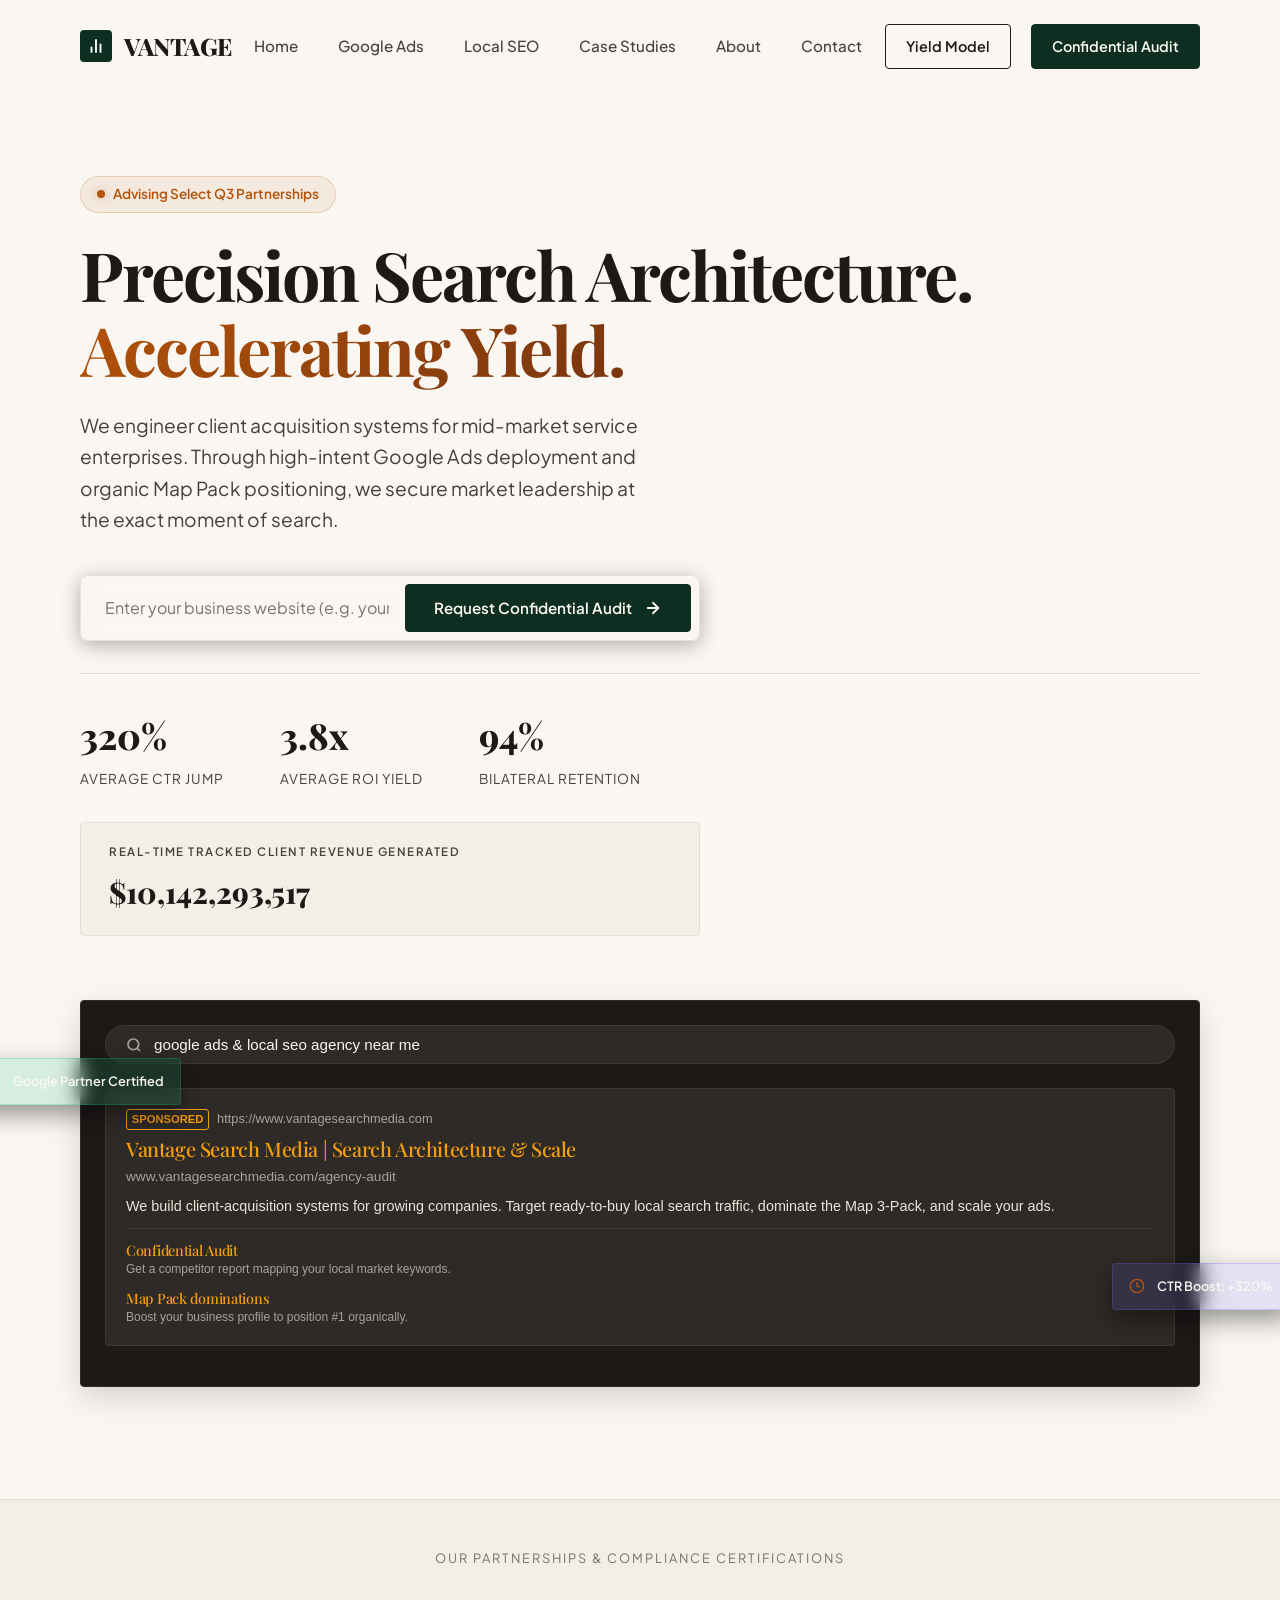
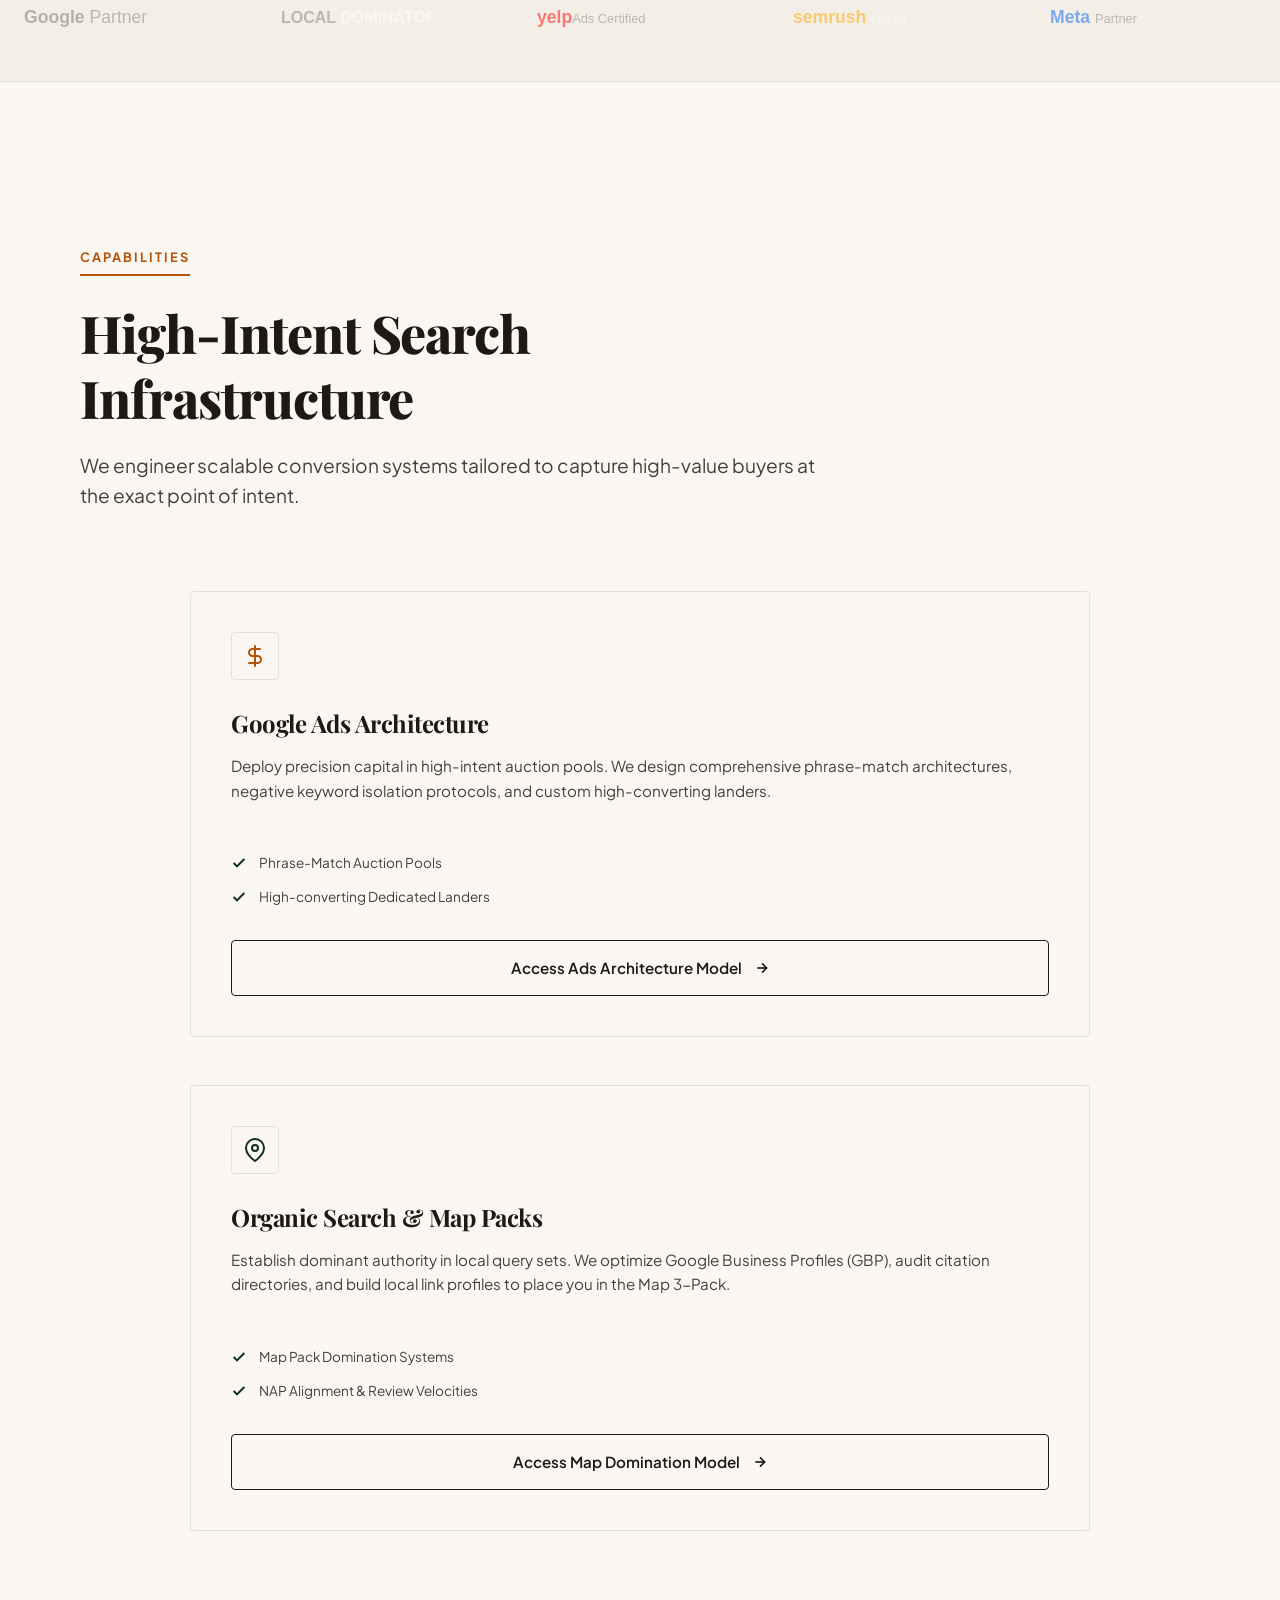
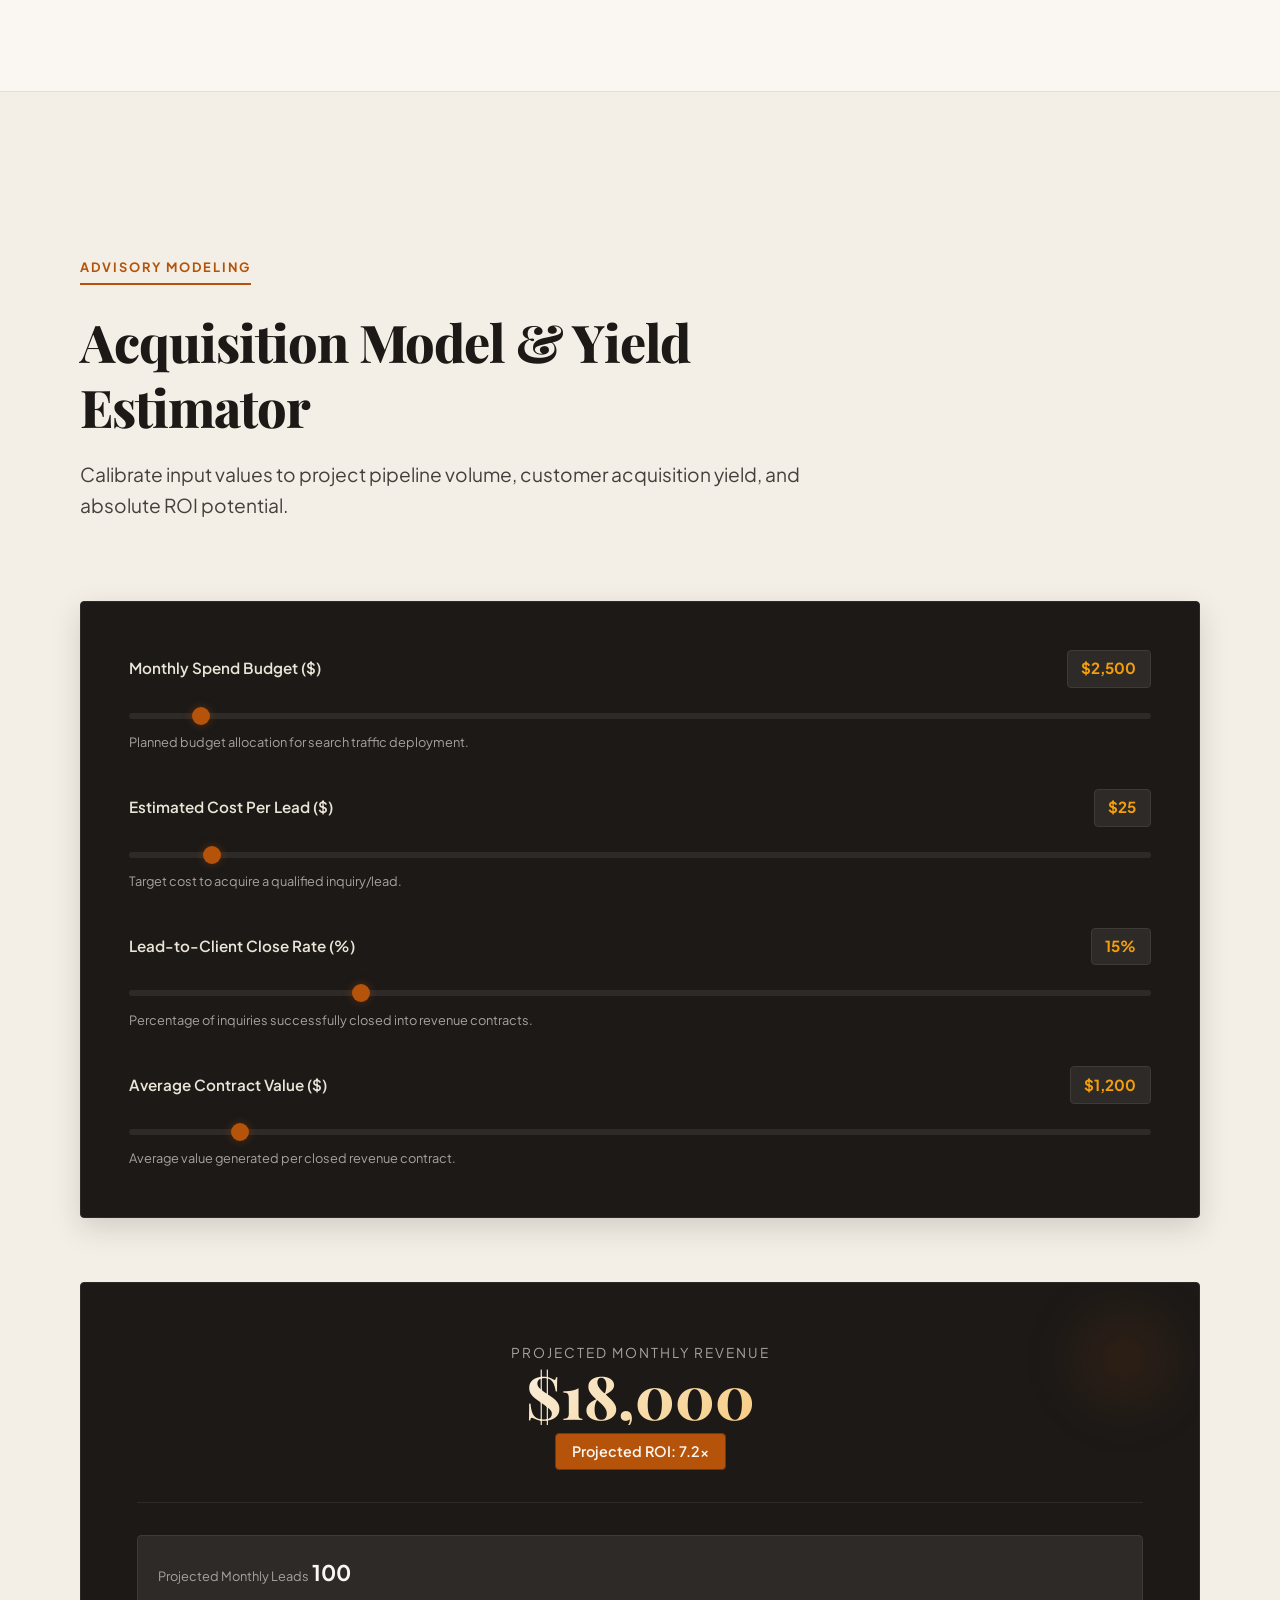
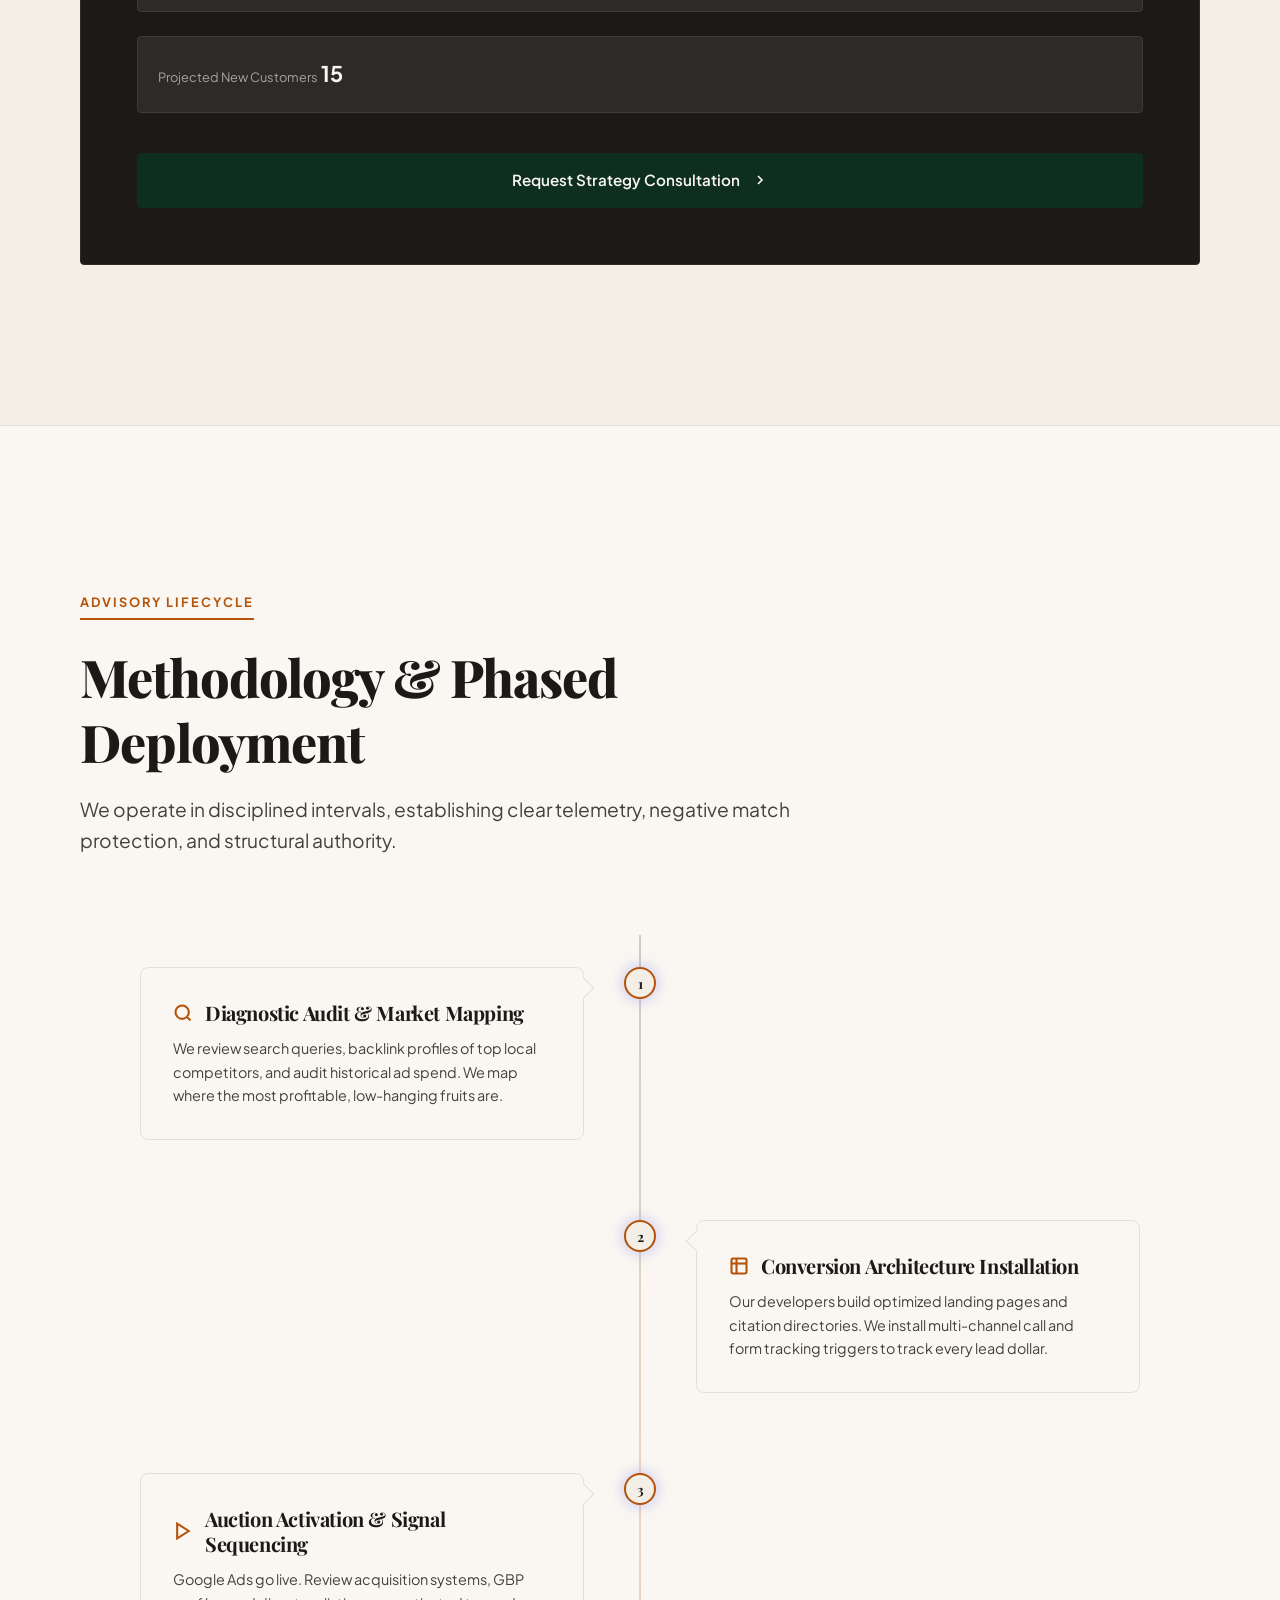
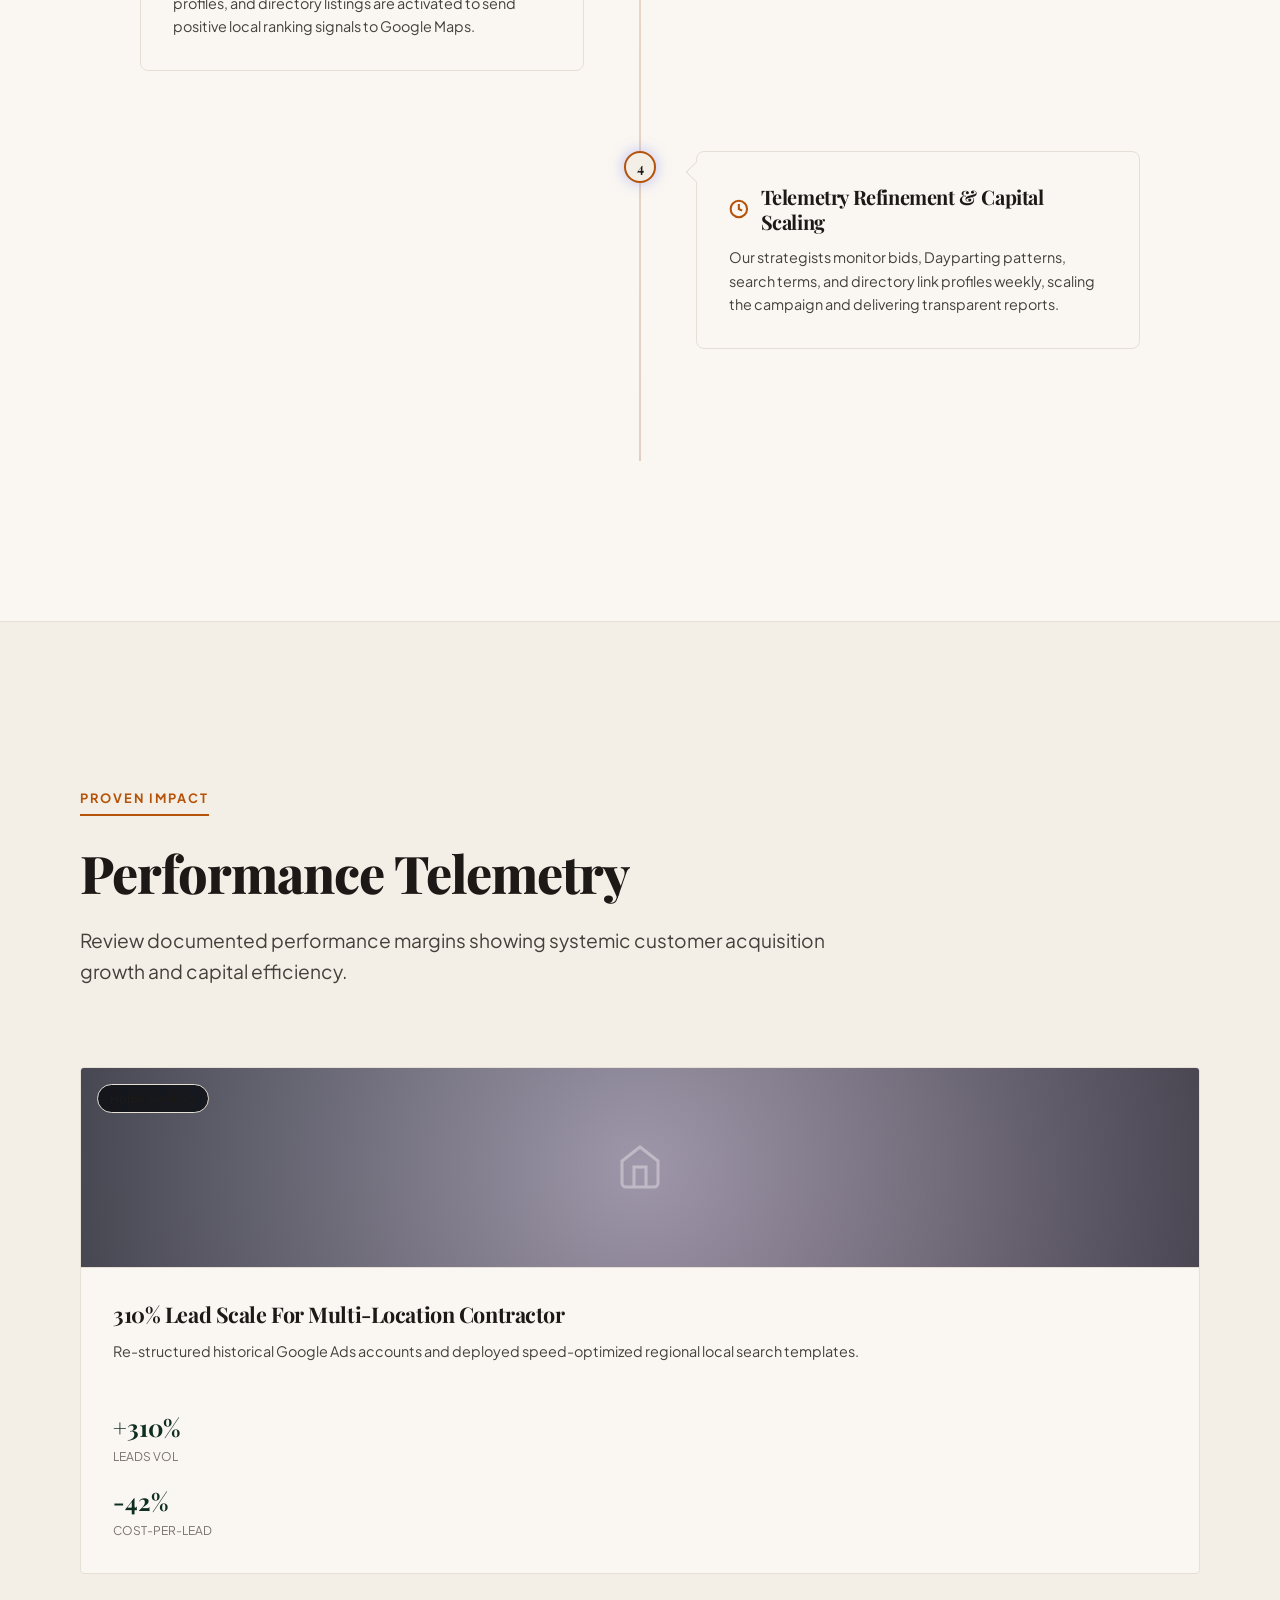
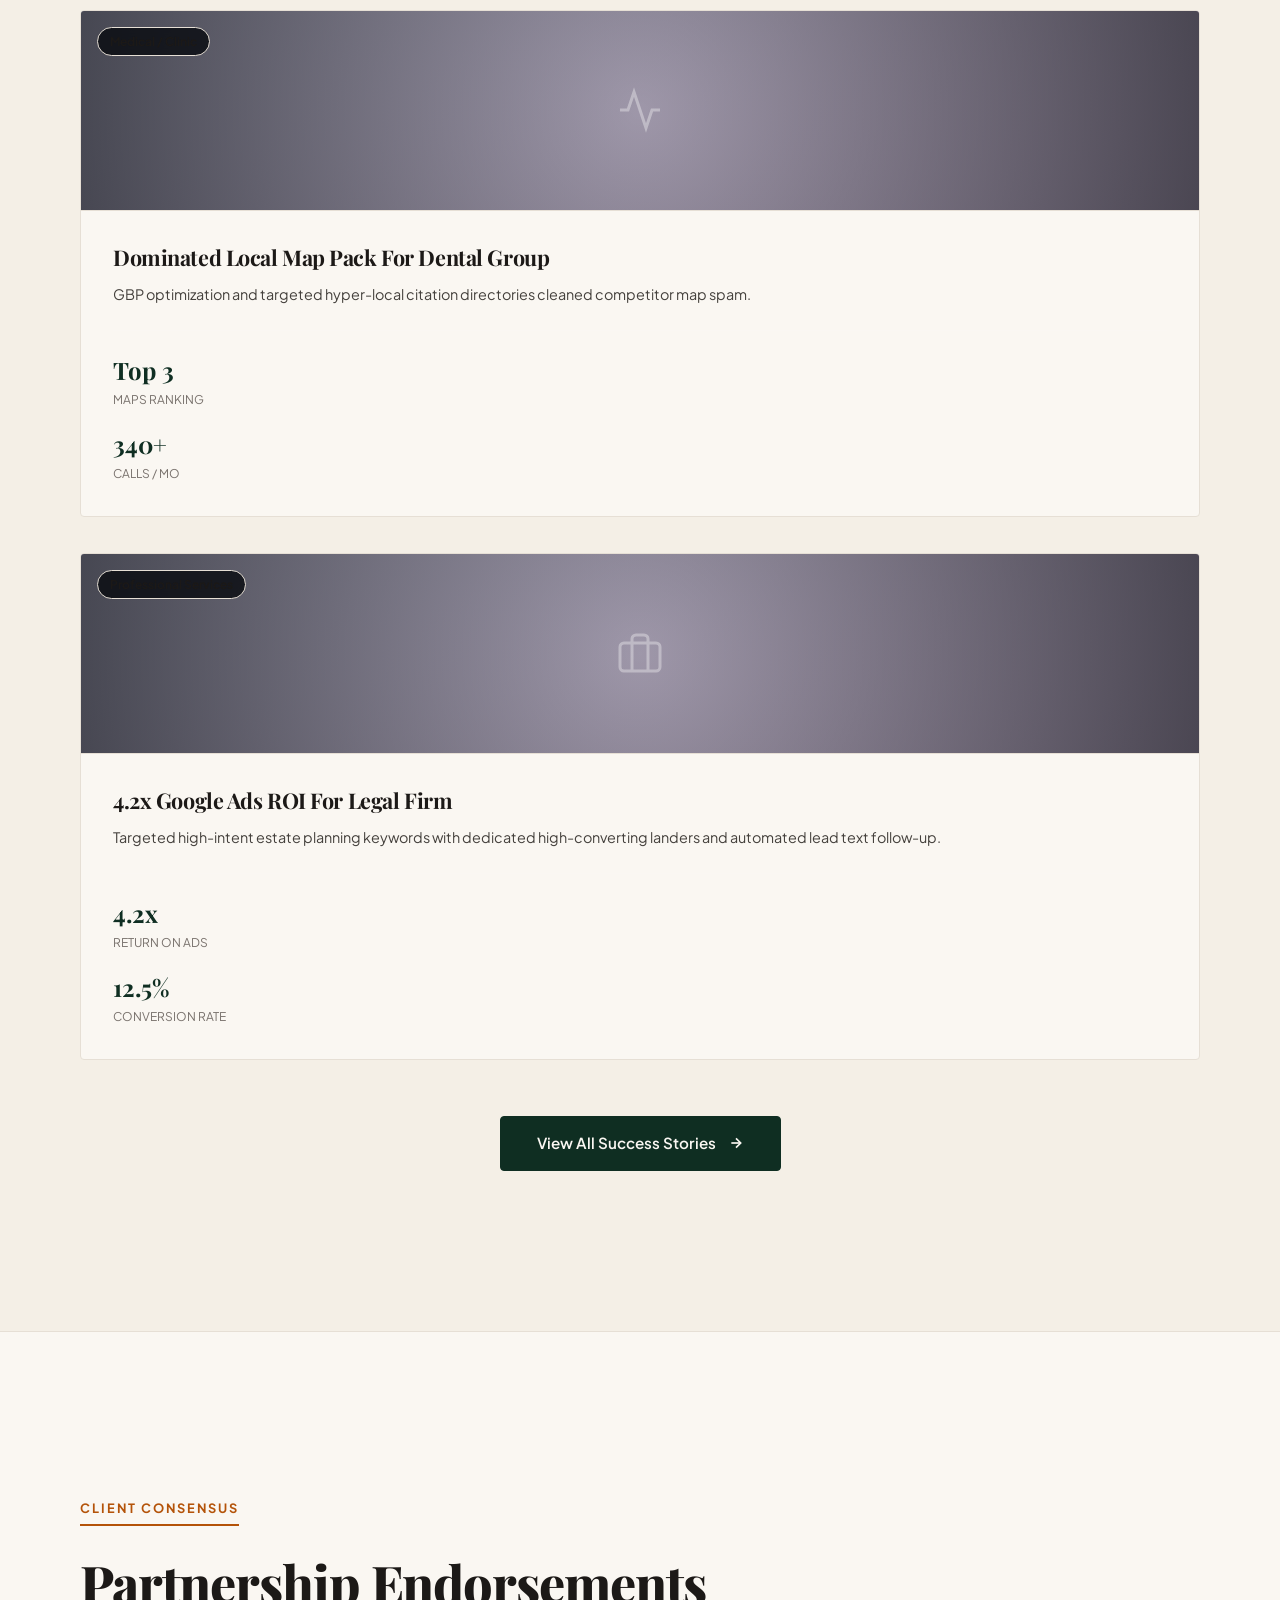
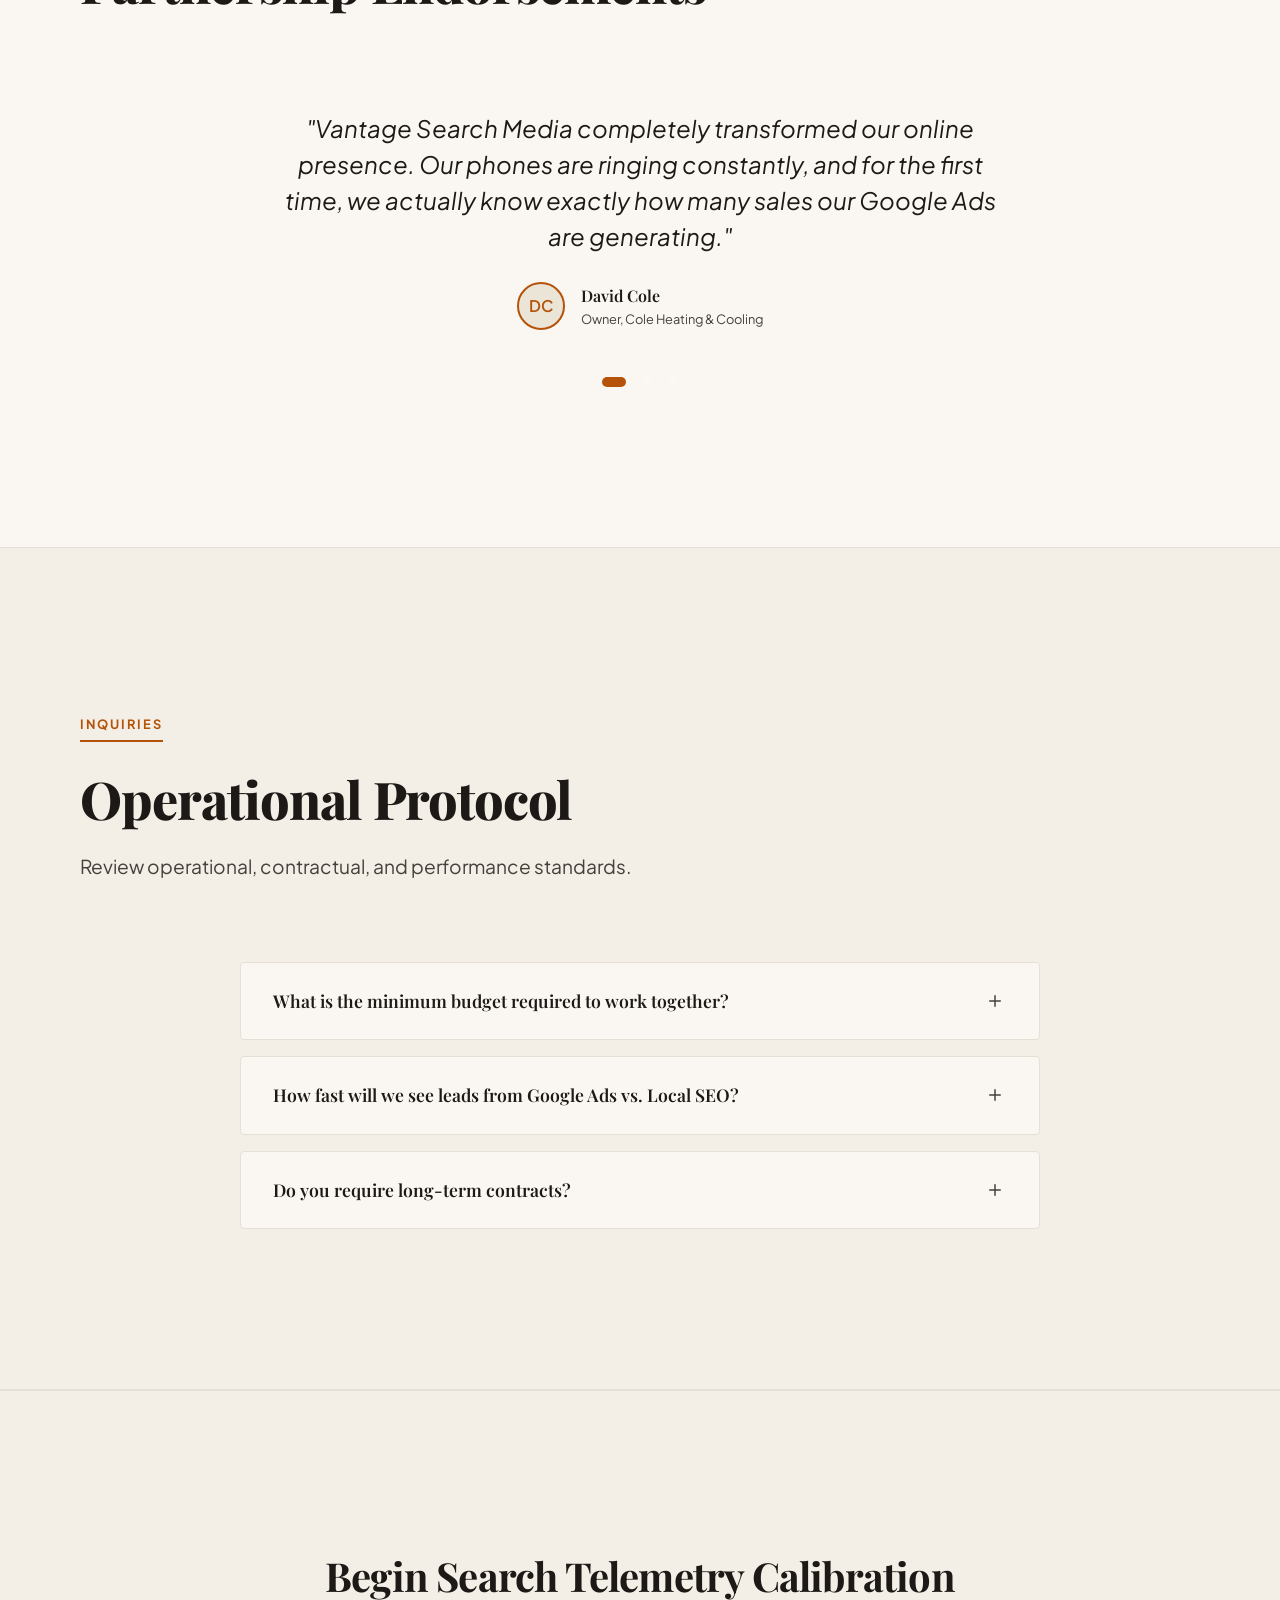
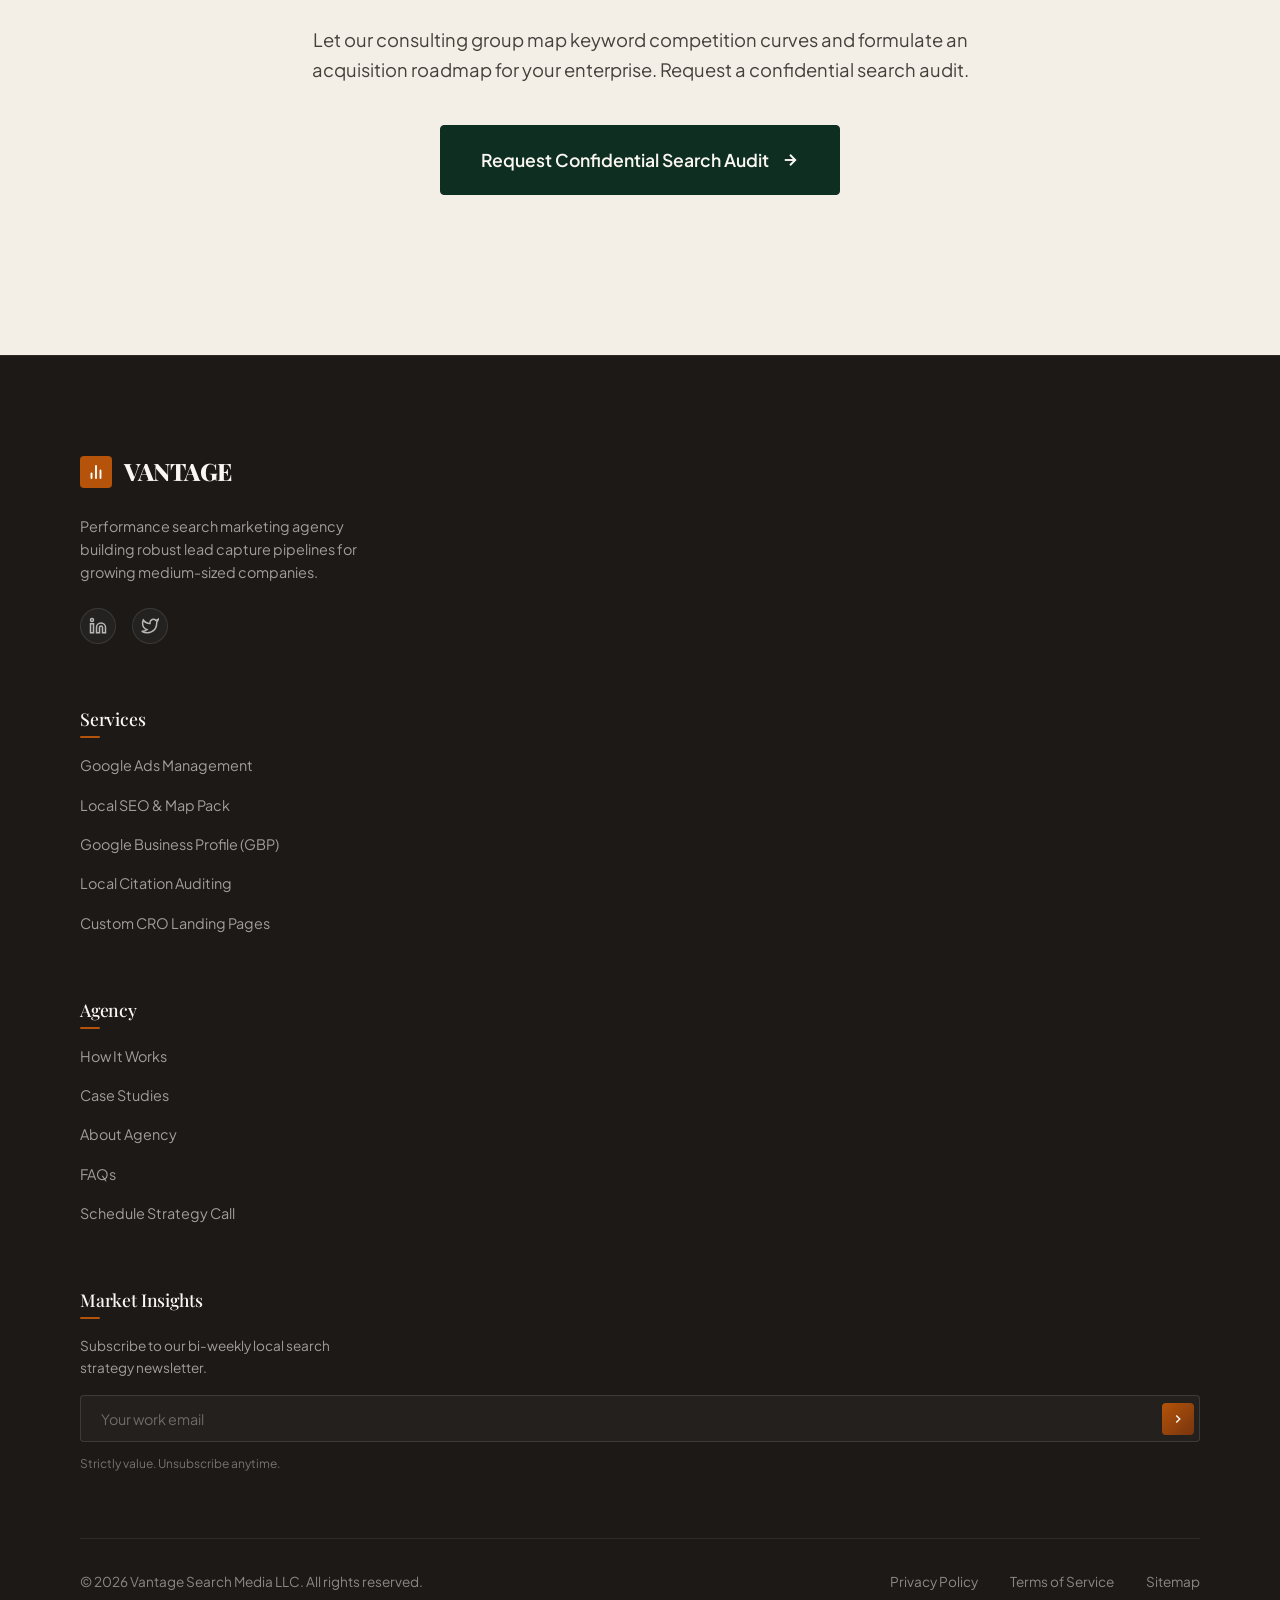
==== index.html @ 4661c37b "Initial commit - Elite Boutique digital consultancy redesign" ====
<!DOCTYPE html>
<html lang="en">
<head>
  <meta charset="UTF-8">
  <meta name="viewport" content="width=device-width, initial-scale=1.0">
  <meta name="description" content="High-performance Google Ads Management and Local SEO services for medium-sized businesses. Drive high-intent traffic, rank in the Local Map Pack, and scale your ROI.">
  <meta name="keywords" content="Google Ads Management, Local SEO, Digital Marketing Agency, Lead Generation, Google Maps Ranking, Pay Per Click">
  <meta name="author" content="Vantage Search Media">
  <meta name="robots" content="index, follow">
  
  <!-- Open Graph / Facebook -->
  <meta property="og:type" content="website">
  <meta property="og:title" content="Vantage Search Media | Google Ads & Local SEO Services">
  <meta property="og:description" content="We build client-acquisition systems for growing companies. Rank #1, capture buyers, and maximize your advertising ROI.">
  <meta property="og:image" content="images/og-share.png">
  
  <!-- Twitter -->
  <meta property="twitter:card" content="summary_large_image">
  <meta property="twitter:title" content="Vantage Search Media | Google Ads & Local SEO Services">
  <meta property="twitter:description" content="We build client-acquisition systems for growing companies. Rank #1, capture buyers, and maximize your advertising ROI.">

  <title>Vantage Search Media | Google Ads & Local SEO Agency</title>
  
  <link rel="stylesheet" href="styles.css">
  
  <!-- Favicon -->
  <link rel="icon" type="image/png" href="data:image/svg+xml,<svg xmlns=%22http://www.w3.org/2000/svg%22 viewBox=%220 0 100 100%22><rect width=%22100%22 height=%22100%22 rx=%2220%22 fill=%22url(%23g)%22/><defs><linearGradient id=%22g%22 x1=%220%22 y1=%220%22 x2=%221%22 y2=%221%22><stop offset=%220%25%22 stop-color=%22%2310b981%22/><stop offset=%2250%25%22 stop-color=%22%236366f1%22/><stop offset=%22100%25%22 stop-color=%22%23a855f7%22/></linearGradient></defs><path d=%22M30,30 L50,70 L70,30%22 fill=%22none%22 stroke=%22white%22 stroke-width=%228%22 stroke-linecap=%22round%22 stroke-linejoin=%22round%22/></svg>">
</head>
<body>



  <!-- NAVIGATION -->
  <header class="navbar" id="navbar">
    <div class="container">
      <a href="index.html" class="logo">
        <span class="logo-icon">
          <svg width="18" height="18" viewBox="0 0 24 24" fill="none" stroke="white" stroke-width="2.5" stroke-linecap="round" stroke-linejoin="round">
            <line x1="18" y1="20" x2="18" y2="10"></line>
            <line x1="12" y1="20" x2="12" y2="4"></line>
            <line x1="6" y1="20" x2="6" y2="14"></line>
          </svg>
        </span>
        <span class="logo-text">VANTAGE</span>
      </a>
      
      <nav class="nav-links">
        <a href="index.html" class="nav-link">Home</a>
        <a href="google-ads.html" class="nav-link">Google Ads</a>
        <a href="local-seo.html" class="nav-link">Local SEO</a>
        <a href="case-studies.html" class="nav-link">Case Studies</a>
        <a href="about.html" class="nav-link">About</a>
        <a href="contact.html" class="nav-link">Contact</a>
      </nav>

      <div class="nav-actions">
        <a href="index.html#calculator" class="btn btn-secondary" style="padding: 0.6rem 1.25rem; font-size: 0.9rem;">Yield Model</a>
        <a href="#hero" class="btn btn-primary" style="padding: 0.6rem 1.25rem; font-size: 0.9rem;" id="nav-cta" onclick="setTimeout(() => document.querySelector('.audit-search-input').focus(), 100)">Confidential Audit</a>
        <button class="mobile-nav-toggle" id="mobile-toggle" aria-label="Toggle Menu">
          <svg width="24" height="24" viewBox="0 0 24 24" fill="none" stroke="currentColor" stroke-width="2" stroke-linecap="round">
            <line x1="3" y1="12" x2="21" y2="12"></line>
            <line x1="3" y1="6" x2="21" y2="6"></line>
            <line x1="3" y1="18" x2="21" y2="18"></line>
          </svg>
        </button>
      </div>
    </div>
  </header>

  <!-- Mobile Overlay Menu -->
  <div class="mobile-nav-menu" id="mobile-menu">
    <button class="mobile-close-btn" id="mobile-close" aria-label="Close Menu">&times;</button>
    <a href="index.html" class="mobile-nav-link">Home</a>
    <a href="google-ads.html" class="mobile-nav-link">Google Ads</a>
    <a href="local-seo.html" class="mobile-nav-link">Local SEO</a>
    <a href="case-studies.html" class="mobile-nav-link">Case Studies</a>
    <a href="about.html" class="mobile-nav-link">About</a>
    <a href="contact.html" class="mobile-nav-link">Contact</a>
    <a href="contact.html" class="btn btn-primary" style="margin-top: 1.5rem;">Confidential Audit</a>
  </div>

  <!-- HERO SECTION -->
  <section class="hero" id="hero">
    <div class="container">
      <div class="hero-grid">
        <div class="hero-content">
          <div class="hero-badge">
            <span class="hero-badge-dot"></span>
            <span>Advising Select Q3 Partnerships</span>
          </div>
          <h1>Precision Search Architecture.<br><span class="text-gradient">Accelerating Yield.</span></h1>
          <p class="hero-description">
            We engineer client acquisition systems for mid-market service enterprises. Through high-intent Google Ads deployment and organic Map Pack positioning, we secure market leadership at the exact moment of search.
          </p>
          <div class="hero-buttons" style="margin-bottom: 2rem;">
            <form class="audit-search-group">
              <input type="text" class="audit-search-input" placeholder="Enter your business website (e.g. yoursite.com)" required>
              <button type="submit" class="btn btn-primary audit-search-btn">
                <span>Request Confidential Audit</span>
                <svg class="btn-icon" viewBox="0 0 24 24" fill="none" stroke="currentColor" stroke-width="2.5" stroke-linecap="round" stroke-linejoin="round">
                  <line x1="5" y1="12" x2="19" y2="12"></line>
                  <polyline points="12 5 19 12 12 19"></polyline>
                </svg>
              </button>
            </form>
          </div>
          
          <div class="hero-stats">
            <div class="stat-item">
              <span class="stat-number">320%</span>
              <span class="stat-label">Average CTR Jump</span>
            </div>
            <div class="stat-item">
              <span class="stat-number">3.8x</span>
              <span class="stat-label">Average ROI Yield</span>
            </div>
            <div class="stat-item">
              <span class="stat-number">94%</span>
              <span class="stat-label">Bilateral Retention</span>
            </div>
          </div>

          <div style="margin-top: 2rem; padding: 1.25rem 1.75rem; background: var(--bg-secondary); border: 1px solid var(--glass-border); border-radius: var(--radius-sm); max-width: 620px;">
            <span style="font-size: 0.72rem; letter-spacing: 1.5px; text-transform: uppercase; color: var(--text-secondary); display: block; margin-bottom: 0.35rem; font-weight: 600;">Real-Time Tracked Client Revenue Generated</span>
            <span style="font-family: var(--font-heading); font-size: 1.85rem; color: var(--text-primary); font-weight: 800;">$<span id="live-revenue-ticker">10,142,293,485</span></span>
          </div>
        </div>

        <div class="hero-visual">
          <div class="visual-container" style="aspect-ratio: auto;">
            <!-- Interactive Google Search Results Mockup -->
            <div class="serp-mockup glass" style="width: 100%;">
              <div class="serp-searchbar">
                <svg width="16" height="16" viewBox="0 0 24 24" fill="none" stroke="currentColor" stroke-width="2.5"><circle cx="11" cy="11" r="8"></circle><line x1="21" y1="21" x2="16.65" y2="16.65"></line></svg>
                <input type="text" value="google ads & local seo agency near me" disabled style="background:none; border:none; outline:none; width:100%; color:#FAF7F2; pointer-events:none;">
              </div>
              
              <div class="serp-ad-card">
                <div class="serp-ad-header">
                  <span class="serp-ad-badge">Sponsored</span>
                  <span>https://www.vantagesearchmedia.com</span>
                </div>
                <h3 class="serp-headline">Vantage Search Media | Search Architecture & Scale</h3>
                <span class="serp-url">www.vantagesearchmedia.com/agency-audit</span>
                <p class="serp-description">
                  We build client-acquisition systems for growing companies. Target ready-to-buy local search traffic, dominate the Map 3-Pack, and scale your ads.
                </p>
                <div class="serp-extensions">
                  <div class="serp-extension-item">
                    <h5>Confidential Audit</h5>
                    <p>Get a competitor report mapping your local market keywords.</p>
                  </div>
                  <div class="serp-extension-item">
                    <h5>Map Pack dominations</h5>
                    <p>Boost your business profile to position #1 organically.</p>
                  </div>
                </div>
              </div>
            </div>
            
            <!-- Float indicators -->
            <div class="float-element float-1" style="z-index: 10;">
              <svg width="16" height="16" viewBox="0 0 24 24" fill="none" stroke="var(--accent-indigo)" stroke-width="2"><path d="M12 22s8-4 8-10V5l-8-3-8 3v7c0 6 8 10 8 10z"/></svg>
              <span style="font-size:0.8rem; font-weight:600; color: #FAF7F2;">Google Partner Certified</span>
            </div>
            <div class="float-element float-2" style="z-index: 10;">
              <svg width="16" height="16" viewBox="0 0 24 24" fill="none" stroke="var(--accent-indigo)" stroke-width="2"><circle cx="12" cy="12" r="10"></circle><polyline points="12 6 12 12 16 14"></polyline></svg>
              <span style="font-size:0.8rem; font-weight:600; color: #FAF7F2;">CTR Boost: +320%</span>
            </div>
          </div>
        </div>
      </div>
    </div>
  </section>

  <!-- TRUST BAR -->
  <section class="trust-bar">
    <div class="trust-title">Our Partnerships & Compliance Certifications</div>
    <div class="logo-slider">
      <div class="logo-track">
        <div class="logo-slide">
          <svg width="160" height="32" viewBox="0 0 200 40" xmlns="http://www.w3.org/2000/svg">
            <text x="10" y="28" font-family="sans-serif" font-weight="900" font-size="22">Google <tspan font-weight="400" fill="gray">Partner</tspan></text>
          </svg>
        </div>
        <div class="logo-slide">
          <svg width="160" height="32" viewBox="0 0 200 40" xmlns="http://www.w3.org/2000/svg">
            <text x="10" y="28" font-family="sans-serif" font-weight="900" font-size="20" fill="gray">LOCAL <tspan fill="white">DOMINATOR</tspan></text>
          </svg>
        </div>
        <div class="logo-slide">
          <svg width="160" height="32" viewBox="0 0 200 40" xmlns="http://www.w3.org/2000/svg">
            <text x="10" y="28" font-family="sans-serif" font-weight="900" font-size="22" fill="red">yelp<tspan font-weight="400" font-size="16" fill="gray">Ads Certified</tspan></text>
          </svg>
        </div>
        <div class="logo-slide">
          <svg width="160" height="32" viewBox="0 0 200 40" xmlns="http://www.w3.org/2000/svg">
            <text x="10" y="28" font-family="sans-serif" font-weight="800" font-size="22" fill="orange">semrush <tspan font-weight="300" font-size="14" fill="white">partner</tspan></text>
          </svg>
        </div>
        <div class="logo-slide">
          <svg width="160" height="32" viewBox="0 0 200 40" xmlns="http://www.w3.org/2000/svg">
            <text x="10" y="28" font-family="sans-serif" font-weight="800" font-size="22" fill="#0066ff">Meta <tspan font-weight="400" font-size="16" fill="gray">Partner</tspan></text>
          </svg>
        </div>
        <div class="logo-slide"><text x="10" y="28" font-family="sans-serif" font-weight="900" font-size="22" fill="white">Google <tspan font-weight="400" fill="gray">Partner</tspan></text></div>
        <div class="logo-slide"><text x="10" y="28" font-family="sans-serif" font-weight="900" font-size="20" fill="gray">LOCAL <tspan fill="white">DOMINATOR</tspan></text></div>
        <div class="logo-slide"><text x="10" y="28" font-family="sans-serif" font-weight="900" font-size="22" fill="red">yelp<tspan font-weight="400" font-size="16" fill="gray">Ads Certified</tspan></text></div>
        <div class="logo-slide"><text x="10" y="28" font-family="sans-serif" font-weight="800" font-size="22" fill="orange">semrush <tspan font-weight="300" font-size="14" fill="white">partner</tspan></text></div>
        <div class="logo-slide"><text x="10" y="28" font-family="sans-serif" font-weight="800" font-size="22" fill="#0066ff">Meta <tspan font-weight="400" font-size="16" fill="gray">Partner</tspan></text></div>
      </div>
    </div>
  </section>

  <!-- SERVICES PREVIEW SECTION -->
  <section class="services section-padding" id="services">
    <div class="container">
      <div class="section-header">
        <span class="tag">Capabilities</span>
        <h2>High-Intent Search Infrastructure</h2>
        <p>We engineer scalable conversion systems tailored to capture high-value buyers at the exact point of intent.</p>
      </div>

      <div class="services-grid" style="grid-template-cols: 1fr 1fr; gap: 3rem; max-width: 900px; margin: 0 auto;">
        <!-- Google Ads Summary -->
        <div class="service-card glass glass-hover">
          <div class="service-icon" style="color: var(--accent-indigo);">
            <svg width="24" height="24" viewBox="0 0 24 24" fill="none" stroke="currentColor" stroke-width="2" stroke-linecap="round"><path d="M12 2v20M17 5H9.5a3.5 3.5 0 0 0 0 7h5a3.5 3.5 0 0 1 0 7H6"/></svg>
          </div>
          <h3>Google Ads Architecture</h3>
          <p>Deploy precision capital in high-intent auction pools. We design comprehensive phrase-match architectures, negative keyword isolation protocols, and custom high-converting landers.</p>
          <div class="service-features" style="margin-bottom: 2rem;">
            <div class="service-feature">
              <svg viewBox="0 0 24 24" fill="none" stroke="currentColor" stroke-width="3"><polyline points="20 6 9 17 4 12"/></svg>
              <span>Phrase-Match Auction Pools</span>
            </div>
            <div class="service-feature">
              <svg viewBox="0 0 24 24" fill="none" stroke="currentColor" stroke-width="3"><polyline points="20 6 9 17 4 12"/></svg>
              <span>High-converting Dedicated Landers</span>
            </div>
          </div>
          <a href="google-ads.html" class="btn btn-secondary" style="width: 100%; justify-content: center;">
            <span>Access Ads Architecture Model</span>
            <svg class="btn-icon" viewBox="0 0 24 24" fill="none" stroke="currentColor" stroke-width="2.5" style="width:16px; height:16px;"><line x1="5" y1="12" x2="19" y2="12"></line><polyline points="12 5 19 12 12 19"></polyline></svg>
          </a>
        </div>

        <!-- Local SEO Summary -->
        <div class="service-card glass glass-hover">
          <div class="service-icon" style="color: var(--accent-emerald);">
            <svg width="24" height="24" viewBox="0 0 24 24" fill="none" stroke="currentColor" stroke-width="2" stroke-linecap="round"><path d="M21 10c0 7-9 13-9 13s-9-6-9-13a9 9 0 0 1 18 0z"/><circle cx="12" cy="10" r="3"/></svg>
          </div>
          <h3>Organic Search & Map Packs</h3>
          <p>Establish dominant authority in local query sets. We optimize Google Business Profiles (GBP), audit citation directories, and build local link profiles to place you in the Map 3-Pack.</p>
          <div class="service-features" style="margin-bottom: 2rem;">
            <div class="service-feature">
              <svg viewBox="0 0 24 24" fill="none" stroke="currentColor" stroke-width="3"><polyline points="20 6 9 17 4 12"/></svg>
              <span>Map Pack Domination Systems</span>
            </div>
            <div class="service-feature">
              <svg viewBox="0 0 24 24" fill="none" stroke="currentColor" stroke-width="3"><polyline points="20 6 9 17 4 12"/></svg>
              <span>NAP Alignment & Review Velocities</span>
            </div>
          </div>
          <a href="local-seo.html" class="btn btn-secondary" style="width: 100%; justify-content: center;">
            <span>Access Map Domination Model</span>
            <svg class="btn-icon" viewBox="0 0 24 24" fill="none" stroke="currentColor" stroke-width="2.5" style="width:16px; height:16px;"><line x1="5" y1="12" x2="19" y2="12"></line><polyline points="12 5 19 12 12 19"></polyline></svg>
          </a>
        </div>
      </div>
    </div>
  </section>

  <!-- CALCULATOR SECTION -->
  <section class="calculator-section section-padding" id="calculator" style="background: var(--bg-secondary); border-top: 1px solid var(--glass-border); border-bottom: 1px solid var(--glass-border);">
    <div class="container">
      <div class="section-header">
        <span class="tag">Advisory Modeling</span>
        <h2>Acquisition Model & Yield Estimator</h2>
        <p>Calibrate input values to project pipeline volume, customer acquisition yield, and absolute ROI potential.</p>
      </div>

      <div class="calculator-grid">
        <div class="calc-sliders glass">
          <div class="slider-group">
            <div class="slider-header">
              <label for="slider-budget" class="slider-label">Monthly Spend Budget ($)</label>
              <div class="slider-value-box">$<span id="val-budget">2,500</span></div>
            </div>
            <input type="range" id="slider-budget" min="1000" max="25000" step="500" value="2500" class="slider-input">
            <span class="slider-help-text">Planned budget allocation for search traffic deployment.</span>
          </div>

          <div class="slider-group">
            <div class="slider-header">
              <label for="slider-cpl" class="slider-label">Estimated Cost Per Lead ($)</label>
              <div class="slider-value-box">$<span id="val-cpl">25</span></div>
            </div>
            <input type="range" id="slider-cpl" min="15" max="150" step="5" value="25" class="slider-input">
            <span class="slider-help-text">Target cost to acquire a qualified inquiry/lead.</span>
          </div>

          <div class="slider-group">
            <div class="slider-header">
              <label for="slider-close-rate" class="slider-label">Lead-to-Client Close Rate (%)</label>
              <div class="slider-value-box"><span id="val-close-rate">15</span>%</div>
            </div>
            <input type="range" id="slider-close-rate" min="5" max="50" step="1" value="15" class="slider-input">
            <span class="slider-help-text">Percentage of inquiries successfully closed into revenue contracts.</span>
          </div>

          <div class="slider-group" style="margin-bottom: 0;">
            <div class="slider-header">
              <label for="slider-deal-value" class="slider-label">Average Contract Value ($)</label>
              <div class="slider-value-box">$<span id="val-deal-value">1,200</span></div>
            </div>
            <input type="range" id="slider-deal-value" min="200" max="10000" step="100" value="1200" class="slider-input">
            <span class="slider-help-text">Average value generated per closed revenue contract.</span>
          </div>
        </div>

        <div class="calc-results glass">
          <div class="result-main">
            <span class="result-label">Projected Monthly Revenue</span>
            <span class="result-value" id="result-revenue">$18,000</span>
            <span class="result-roi-badge">Projected ROI: <span id="result-roi">7.2</span>x</span>
          </div>
          <div class="result-breakdown">
            <div class="breakdown-item">
              <span class="breakdown-label">Projected Monthly Leads</span>
              <span class="breakdown-val" id="result-leads">100</span>
            </div>
            <div class="breakdown-item">
              <span class="breakdown-label">Projected New Customers</span>
              <span class="breakdown-val" id="result-deals">15</span>
            </div>
          </div>
          <a href="contact.html" class="btn btn-primary" style="width: 100%;">
            <span>Request Strategy Consultation</span>
            <svg class="btn-icon" viewBox="0 0 24 24" fill="none" stroke="currentColor" stroke-width="2.5" style="width:16px; height:16px;"><polyline points="9 18 15 12 9 6"></polyline></svg>
          </a>
        </div>
      </div>
    </div>
  </section>

  <!-- PROCESS / ROADMAP SECTION -->
  <section class="process-section section-padding" id="roadmap">
    <div class="container">
      <div class="section-header">
        <span class="tag">Advisory Lifecycle</span>
        <h2>Methodology & Phased Deployment</h2>
        <p>We operate in disciplined intervals, establishing clear telemetry, negative match protection, and structural authority.</p>
      </div>

      <div class="process-timeline">
        <div class="process-item">
          <div class="process-node">1</div>
          <div class="process-card glass glass-hover">
            <h3 class="process-title">
              <svg class="process-icon" viewBox="0 0 24 24" fill="none" stroke="currentColor" stroke-width="2.5"><circle cx="11" cy="11" r="8"></circle><line x1="21" y1="21" x2="16.65" y2="16.65"></line></svg>
              Diagnostic Audit & Market Mapping
            </h3>
            <p>We review search queries, backlink profiles of top local competitors, and audit historical ad spend. We map where the most profitable, low-hanging fruits are.</p>
          </div>
        </div>

        <div class="process-item">
          <div class="process-node">2</div>
          <div class="process-card glass glass-hover">
            <h3 class="process-title">
              <svg class="process-icon" viewBox="0 0 24 24" fill="none" stroke="currentColor" stroke-width="2.5"><rect x="3" y="3" width="18" height="18" rx="2" ry="2"/><line x1="9" y1="3" x2="9" y2="21"/><line x1="3" y1="9" x2="21" y2="9"/></svg>
              Conversion Architecture Installation
            </h3>
            <p>Our developers build optimized landing pages and citation directories. We install multi-channel call and form tracking triggers to track every lead dollar.</p>
          </div>
        </div>

        <div class="process-item">
          <div class="process-node">3</div>
          <div class="process-card glass glass-hover">
            <h3 class="process-title">
              <svg class="process-icon" viewBox="0 0 24 24" fill="none" stroke="currentColor" stroke-width="2.5"><polygon points="5 3 19 12 5 21 5 3"/></svg>
              Auction Activation & Signal Sequencing
            </h3>
            <p>Google Ads go live. Review acquisition systems, GBP profiles, and directory listings are activated to send positive local ranking signals to Google Maps.</p>
          </div>
        </div>

        <div class="process-item">
          <div class="process-node">4</div>
          <div class="process-card glass glass-hover">
            <h3 class="process-title">
              <svg class="process-icon" viewBox="0 0 24 24" fill="none" stroke="currentColor" stroke-width="2.5"><path d="M12 22c5.523 0 10-4.477 10-10S17.523 2 12 2 2 6.477 2 12s4.477 10 10 10z"/><polyline points="12 6 12 12 16 14"/></svg>
              Telemetry Refinement & Capital Scaling
            </h3>
            <p>Our strategists monitor bids, Dayparting patterns, search terms, and directory link profiles weekly, scaling the campaign and delivering transparent reports.</p>
          </div>
        </div>
      </div>
    </div>
  </section>

  <!-- CASE STUDIES PREVIEW SECTION -->
  <section class="case-section section-padding" id="results" style="background: var(--bg-secondary); border-top: 1px solid var(--glass-border); border-bottom: 1px solid var(--glass-border);">
    <div class="container">
      <div class="section-header">
        <span class="tag">Proven Impact</span>
        <h2>Performance Telemetry</h2>
        <p>Review documented performance margins showing systemic customer acquisition growth and capital efficiency.</p>
      </div>

      <div class="case-studies-grid" style="margin-bottom: 3.5rem;">
        <div class="case-card glass glass-hover">
          <div class="case-image">
            <div class="case-image-overlay"></div>
            <span class="case-tag">Home Services</span>
            <svg width="48" height="48" viewBox="0 0 24 24" fill="none" stroke="white" stroke-width="1.5" style="opacity: 0.35;"><path d="M3 9l9-7 9 7v11a2 2 0 0 1-2 2H5a2 2 0 0 1-2-2z"/><polyline points="9 22 9 12 15 12 15 22"/></svg>
          </div>
          <div class="case-card-body">
            <h3>310% Lead Scale For Multi-Location Contractor</h3>
            <p>Re-structured historical Google Ads accounts and deployed speed-optimized regional local search templates.</p>
            <div class="case-stats">
              <div>
                <div class="case-stat-val">+310%</div>
                <div class="case-stat-lbl">Leads Vol</div>
              </div>
              <div>
                <div class="case-stat-val">-42%</div>
                <div class="case-stat-lbl">Cost-per-Lead</div>
              </div>
            </div>
          </div>
        </div>

        <div class="case-card glass glass-hover">
          <div class="case-image">
            <div class="case-image-overlay"></div>
            <span class="case-tag">Medical / Clinic</span>
            <svg width="48" height="48" viewBox="0 0 24 24" fill="none" stroke="white" stroke-width="1.5" style="opacity: 0.35;"><path d="M22 12h-4l-3 9L9 3l-3 9H2"/></svg>
          </div>
          <div class="case-card-body">
            <h3>Dominated Local Map Pack For Dental Group</h3>
            <p>GBP optimization and targeted hyper-local citation directories cleaned competitor map spam.</p>
            <div class="case-stats">
              <div>
                <div class="case-stat-val">Top 3</div>
                <div class="case-stat-lbl">Maps Ranking</div>
              </div>
              <div>
                <div class="case-stat-val">340+</div>
                <div class="case-stat-lbl">Calls / Mo</div>
              </div>
            </div>
          </div>
        </div>

        <div class="case-card glass glass-hover">
          <div class="case-image">
            <div class="case-image-overlay"></div>
            <span class="case-tag">Professional Services</span>
            <svg width="48" height="48" viewBox="0 0 24 24" fill="none" stroke="white" stroke-width="1.5" style="opacity: 0.35;"><rect x="2" y="7" width="20" height="14" rx="2" ry="2"/><path d="M16 21V5a2 2 0 0 0-2-2h-4a2 2 0 0 0-2 2v16"/></svg>
          </div>
          <div class="case-card-body">
            <h3>4.2x Google Ads ROI For Legal Firm</h3>
            <p>Targeted high-intent estate planning keywords with dedicated high-converting landers and automated lead text follow-up.</p>
            <div class="case-stats">
              <div>
                <div class="case-stat-val">4.2x</div>
                <div class="case-stat-lbl">Return on Ads</div>
              </div>
              <div>
                <div class="case-stat-val">12.5%</div>
                <div class="case-stat-lbl">Conversion Rate</div>
              </div>
            </div>
          </div>
        </div>
      </div>

      <div style="text-align: center;">
        <a href="case-studies.html" class="btn btn-primary">
          <span>View All Success Stories</span>
          <svg class="btn-icon" viewBox="0 0 24 24" fill="none" stroke="currentColor" stroke-width="2.5" style="width:16px; height:16px;"><line x1="5" y1="12" x2="19" y2="12"></line><polyline points="12 5 19 12 12 19"></polyline></svg>
        </a>
      </div>
    </div>
  </section>

  <!-- TESTIMONIALS SECTION -->
  <section class="testimonials section-padding" id="testimonials">
    <div class="container">
      <div class="section-header">
        <span class="tag">Client Consensus</span>
        <h2>Partnership Endorsements</h2>
      </div>

      <div class="testimonial-slider">
        <div class="testimonial-track">
          <div class="testimonial-slide active" id="slide-0">
            <p class="testimonial-quote">"Vantage Search Media completely transformed our online presence. Our phones are ringing constantly, and for the first time, we actually know exactly how many sales our Google Ads are generating."</p>
            <div class="testimonial-author">
              <div class="author-img">DC</div>
              <div class="author-info">
                <div class="author-name">David Cole</div>
                <div class="author-title">Owner, Cole Heating & Cooling</div>
              </div>
            </div>
          </div>

          <div class="testimonial-slide" id="slide-1">
            <p class="testimonial-quote">"We tried three local SEO agencies before them and got zero map presence. Vantage got us in the top 3 of Google Maps in our city within 90 days. Our organic listings are bringing in more leads than ever."</p>
            <div class="testimonial-author">
              <div class="author-img">SM</div>
              <div class="author-info">
                <div class="author-name">Sarah Mercer</div>
                <div class="author-title">Partner, Mercer Family Law</div>
              </div>
            </div>
          </div>

          <div class="testimonial-slide" id="slide-2">
            <p class="testimonial-quote">"Their ROI calculator was spot on. They delivered exactly what they projected. Their transparency, weekly reporting, and performance-based layout makes them feel like partners, not just vendors."</p>
            <div class="testimonial-author">
              <div class="author-img">RL</div>
              <div class="author-info">
                <div class="author-name">Robert Lang</div>
                <div class="author-title">Director of Growth, Elite Dental Labs</div>
              </div>
            </div>
          </div>
        </div>

        <div class="slider-controls">
          <button class="slider-dot active" onclick="gotoSlide(0)" aria-label="Go to slide 1"></button>
          <button class="slider-dot" onclick="gotoSlide(1)" aria-label="Go to slide 2"></button>
          <button class="slider-dot" onclick="gotoSlide(2)" aria-label="Go to slide 3"></button>
        </div>
      </div>
    </div>
  </section>

  <!-- FAQS SECTION -->
  <section class="faqs section-padding" id="faqs" style="background: var(--bg-secondary); border-top: 1px solid var(--glass-border); border-bottom: 1px solid var(--glass-border);">
    <div class="container">
      <div class="section-header">
        <span class="tag">Inquiries</span>
        <h2>Operational Protocol</h2>
        <p>Review operational, contractual, and performance standards.</p>
      </div>

      <div class="faqs-container">
        <div class="faq-item glass">
          <div class="faq-header" onclick="toggleFaq(this)">
            <span class="faq-question">What is the minimum budget required to work together?</span>
            <div class="faq-icon-wrapper">
              <svg width="24" height="24" viewBox="0 0 24 24" fill="none" stroke="currentColor" stroke-width="2" stroke-linecap="round"><line x1="12" y1="5" x2="12" y2="19"></line><line x1="5" y1="12" x2="19" y2="12"></line></svg>
            </div>
          </div>
          <div class="faq-body">
            <div class="faq-content">
              For Google Ads, we recommend a minimum ad spend of $1,500/month (paid directly to Google) to ensure we have enough click volume to optimize effectively. For Local SEO campaigns, our service packages start at $1,000/month depending on competition levels in your market and number of locations.
            </div>
          </div>
        </div>

        <div class="faq-item glass">
          <div class="faq-header" onclick="toggleFaq(this)">
            <span class="faq-question">How fast will we see leads from Google Ads vs. Local SEO?</span>
            <div class="faq-icon-wrapper">
              <svg width="24" height="24" viewBox="0 0 24 24" fill="none" stroke="currentColor" stroke-width="2" stroke-linecap="round"><line x1="12" y1="5" x2="12" y2="19"></line><line x1="5" y1="12" x2="19" y2="12"></line></svg>
            </div>
          </div>
          <div class="faq-body">
            <div class="faq-content">
              Google Ads campaigns go live and start generating leads within 7 to 10 days of onboarding. Local SEO is a longer-term asset, taking 60 to 90 days to show compounding organic search traffic increases.
            </div>
          </div>
        </div>

        <div class="faq-item glass">
          <div class="faq-header" onclick="toggleFaq(this)">
            <span class="faq-question">Do you require long-term contracts?</span>
            <div class="faq-icon-wrapper">
              <svg width="24" height="24" viewBox="0 0 24 24" fill="none" stroke="currentColor" stroke-width="2" stroke-linecap="round"><line x1="12" y1="5" x2="12" y2="19"></line><line x1="5" y1="12" x2="19" y2="12"></line></svg>
            </div>
          </div>
          <div class="faq-body">
            <div class="faq-content">
              No. We operate on month-to-month agreements. We believe in earning your business every single month through clear communication, metrics, and measurable lead volume. You can cancel at any time with a 30-day notice.
            </div>
          </div>
        </div>
      </div>
    </div>
  </section>

  <!-- CTA FOOTER STRIP -->
  <section class="section-padding" style="background: var(--bg-secondary); border-top: 1px solid var(--glass-border); text-align: center;">
    <div class="container" style="max-width: 800px;">
      <h2 style="font-size: 2.5rem; margin-bottom: 1.5rem; font-family: var(--font-heading);">Begin Search Telemetry Calibration</h2>
      <p style="color: var(--text-secondary); font-size: 1.15rem; margin-bottom: 2.5rem;">Let our consulting group map keyword competition curves and formulate an acquisition roadmap for your enterprise. Request a confidential search audit.</p>
      <a href="contact.html" class="btn btn-primary" style="padding: 1.25rem 2.5rem; font-size: 1.1rem;">
        <span>Request Confidential Search Audit</span>
        <svg class="btn-icon" viewBox="0 0 24 24" fill="none" stroke="currentColor" stroke-width="2.5" style="width:18px; height:18px;"><line x1="5" y1="12" x2="19" y2="12"></line><polyline points="12 5 19 12 12 19"></polyline></svg>
      </a>
    </div>
  </section>

  <!-- FOOTER -->
  <footer class="footer">
    <div class="container">
      <div class="footer-grid">
        <div class="footer-info">
          <a href="index.html" class="logo">
            <span class="logo-icon">
              <svg width="18" height="18" viewBox="0 0 24 24" fill="none" stroke="white" stroke-width="2.5" stroke-linecap="round" stroke-linejoin="round">
                <line x1="18" y1="20" x2="18" y2="10"></line>
                <line x1="12" y1="20" x2="12" y2="4"></line>
                <line x1="6" y1="20" x2="6" y2="14"></line>
              </svg>
            </span>
            <span class="logo-text">VANTAGE</span>
          </a>
          <p class="footer-info-text">
            Performance search marketing agency building robust lead capture pipelines for growing medium-sized companies.
          </p>
          <div class="footer-socials">
            <a href="#" class="social-link" aria-label="LinkedIn">
              <svg viewBox="0 0 24 24" fill="none" stroke="currentColor" stroke-width="2"><path d="M16 8a6 6 0 0 1 6 6v7h-4v-7a2 2 0 0 0-2-2 2 2 0 0 0-2 2v7h-4v-7a6 6 0 0 1 6-6z"/><rect x="2" y="9" width="4" height="12"/><circle cx="4" cy="4" r="2"/></svg>
            </a>
            <a href="#" class="social-link" aria-label="Twitter / X">
              <svg viewBox="0 0 24 24" fill="none" stroke="currentColor" stroke-width="2"><path d="M23 3a10.9 10.9 0 0 1-3.14 1.53 4.48 4.48 0 0 0-7.86 3v1A10.66 10.66 0 0 1 3 4s-4 9 5 13a11.64 11.64 0 0 1-7 2c9 5 20 0 20-11.5a4.5 4.5 0 0 0-.08-.83A7.72 7.72 0 0 0 23 3z"/></svg>
            </a>
          </div>
        </div>

        <div class="footer-col">
          <h4>Services</h4>
          <div class="footer-links">
            <a href="google-ads.html">Google Ads Management</a>
            <a href="local-seo.html">Local SEO & Map Pack</a>
            <a href="local-seo.html">Google Business Profile (GBP)</a>
            <a href="local-seo.html">Local Citation Auditing</a>
            <a href="google-ads.html">Custom CRO Landing Pages</a>
          </div>
        </div>

        <div class="footer-col">
          <h4>Agency</h4>
          <div class="footer-links">
            <a href="index.html#roadmap">How It Works</a>
            <a href="case-studies.html">Case Studies</a>
            <a href="about.html">About Agency</a>
            <a href="index.html#faqs">FAQs</a>
            <a href="contact.html">Schedule Strategy Call</a>
          </div>
        </div>

        <div class="footer-col">
          <h4>Market Insights</h4>
          <p class="footer-info-text" style="margin-bottom: 1rem; font-size: 0.85rem;">Subscribe to our bi-weekly local search strategy newsletter.</p>
          <form class="newsletter-form" onsubmit="event.preventDefault(); alert('Subscribed!');">
            <div class="newsletter-input-group">
              <input type="email" class="newsletter-input" placeholder="Your work email" required>
              <button type="submit" class="newsletter-submit-btn" aria-label="Subscribe">
                <svg width="14" height="14" viewBox="0 0 24 24" fill="none" stroke="currentColor" stroke-width="2.5"><polyline points="9 18 15 12 9 6"></polyline></svg>
              </button>
            </div>
            <span class="newsletter-text">Strictly value. Unsubscribe anytime.</span>
          </form>
        </div>
      </div>

      <div class="footer-bottom">
        <div class="footer-copy">&copy; 2026 Vantage Search Media LLC. All rights reserved.</div>
        <div class="footer-bottom-links">
          <a href="#">Privacy Policy</a>
          <a href="#">Terms of Service</a>
          <a href="#">Sitemap</a>
        </div>
      </div>
    </div>
  </footer>

  <!-- SEO AUDIT SCANNER MODAL -->
  <div class="audit-modal-overlay" id="audit-scanner-modal">
    <div class="audit-modal-content">
      
      <!-- Close Button -->
      <button class="mobile-close-btn" id="close-audit-modal" aria-label="Close Modal" style="top: 1.5rem; right: 1.5rem; font-size: 1.75rem; border: none; background: none; cursor: pointer; color: var(--text-secondary);">&times;</button>
      
      <!-- LOADING PANEL -->
      <div id="scanner-loading-panel">
        <h3 style="font-size: 1.75rem; margin-bottom: 0.5rem; font-family: var(--font-heading);">Analyzing Your Domain...</h3>
        <p style="color: var(--text-secondary); font-size: 0.95rem; margin-bottom: 2rem;">Vantage Crawlers are scanning your site structure, local directory consistency, and paid search visibility.</p>
        
        <div class="audit-progress-container">
          <div class="audit-progress-fill" id="audit-progress-fill"></div>
        </div>
        
        <div class="scan-steps">
          <div class="scan-step-item" id="scan-step-1">
            <span class="scan-step-icon">1</span>
            <span>Crawling site architecture & speed diagnostics...</span>
          </div>
          <div class="scan-step-item" id="scan-step-2">
            <span class="scan-step-icon">2</span>
            <span>Checking Google Maps pack listings & citation consistency...</span>
          </div>
          <div class="scan-step-item" id="scan-step-3">
            <span class="scan-step-icon">3</span>
            <span>Analyzing competitor search ad keywords & search overlaps...</span>
          </div>
        </div>
      </div>
      
      <!-- MOCK AUDIT REPORT PANEL -->
      <div id="scanner-report-panel" class="mock-report-card">
        <div class="report-header">
          <div>
            <h3 style="font-size: 1.75rem; margin-bottom: 0.25rem; font-family: var(--font-heading);">Search Health Grade</h3>
            <p style="color: var(--text-secondary); font-size: 0.9rem; margin-bottom: 0;">Audited Domain: <strong id="report-url-display" style="color: var(--text-primary);">yourwebsite.com</strong></p>
          </div>
          <div class="mock-report-grade">B-</div>
        </div>
        
        <p style="color: var(--text-secondary); font-size: 0.95rem; margin-bottom: 1.5rem;">Your domain has baseline visibility but shows <strong>3 critical vulnerabilities</strong> that are leaking leads to local competitors:</p>
        
        <div class="report-issue-list">
          <div class="report-issue-item">
            <span class="report-issue-badge">Local SEO</span>
            <div style="font-size: 0.85rem; line-height: 1.4;">
              <strong style="color: var(--text-primary); display: block; margin-bottom: 0.15rem;">Google Business Profile Ranking Gaps</strong>
              Your profile is active but lacks citation velocity and review signals, leaving you outside the Map 3-Pack for major keyword queries.
            </div>
          </div>
          
          <div class="report-issue-item">
            <span class="report-issue-badge">Performance</span>
            <div style="font-size: 0.85rem; line-height: 1.4;">
              <strong style="color: var(--text-primary); display: block; margin-bottom: 0.15rem;">Mobile Page Speed Failure</strong>
              Landing pages take over 4.2 seconds to load. This wastes up to 35% of ad budget traffic before they even see your site.
            </div>
          </div>
          
          <div class="report-issue-item">
            <span class="report-issue-badge">Google Ads</span>
            <div style="font-size: 0.85rem; line-height: 1.4;">
              <strong style="color: var(--text-primary); display: block; margin-bottom: 0.15rem;">Waste-Heavy Broad Match Keyword Bidding</strong>
              We detected overlap with non-local search terms, indicating your budget is leaking on generic research queries.
            </div>
          </div>
        </div>
        
        <div style="display: flex; gap: 1rem;">
          <a href="contact.html" class="btn btn-primary" style="flex-grow: 1; justify-content: center;">
            <span>Get Audit Blueprint</span>
            <svg class="btn-icon" viewBox="0 0 24 24" fill="none" stroke="currentColor" stroke-width="2.5" style="width:16px; height:16px;"><line x1="5" y1="12" x2="19" y2="12"></line><polyline points="12 5 19 12 12 19"></polyline></svg>
          </a>
          <button class="btn btn-secondary" onclick="document.getElementById('audit-scanner-modal').style.display='none';" style="flex-grow: 0.2; justify-content: center;">Dismiss</button>
        </div>
      </div>
      
    </div>
  </div>

  <script src="app.js"></script>
</body>
</html>
---- styles.css ----
@import url('https://fonts.googleapis.com/css2?family=Playfair+Display:ital,wght@0,400..900;1,400..900&family=Plus+Jakarta+Sans:ital,wght@0,200..800;1,200..800&display=swap');

/* ==========================================
   DESIGN TOKENS & VARIABLES
   ========================================== */
:root {
  --bg-primary: #FAF7F2; /* Warm Editorial Cream / Ivory */
  --bg-secondary: #F4EFE6; /* A slightly darker cream/sand for secondary background */
  --bg-tertiary: #EBE5D8; /* Darker cream for borders/structure */
  
  --text-primary: #1C1917; /* Deep Stone Charcoal */
  --text-secondary: #44403C; /* Muted Charcoal */
  --text-muted: #78716C; /* Stone Gray */
  
  --accent-emerald: #0F2E22; /* Deep Forest Green */
  --accent-emerald-rgb: 15, 46, 34;
  --accent-indigo: #B45309; /* Rich Warm Amber / Bronze */
  --accent-indigo-rgb: 180, 83, 9;
  --accent-purple: #78350F; /* Dark Amber */
  --accent-purple-rgb: 120, 53, 15;
  
  --gradient-primary: linear-gradient(135deg, var(--accent-indigo) 0%, var(--accent-purple) 100%);
  --gradient-secondary: linear-gradient(135deg, rgba(15, 46, 34, 0.08) 0%, rgba(180, 83, 9, 0.08) 100%);
  --gradient-card: linear-gradient(180deg, #FAF7F2 0%, #F4EFE6 100%);
  
  --glass-bg: #FAF7F2;
  --glass-border: #E6DFD5; /* Clean light cream border */
  --glass-border-hover: #D6CBB8;
  --glass-shadow: rgba(28, 25, 23, 0.02); /* Extremely subtle shadow */
  
  --font-heading: 'Playfair Display', serif;
  --font-body: 'Plus Jakarta Sans', sans-serif;
  
  --radius-sm: 4px; /* Shorter radii for a more sophisticated, editorial look */
  --radius-md: 8px;
  --radius-lg: 12px;
  --radius-full: 9999px;
  
  --transition-fast: 0.2s cubic-bezier(0.25, 1, 0.5, 1);
  --transition-normal: 0.3s cubic-bezier(0.25, 1, 0.5, 1);
  --transition-slow: 0.5s cubic-bezier(0.25, 1, 0.5, 1);
}

/* ==========================================
   RESET & SYSTEM STYLES
   ========================================== */
*, *::before, *::after {
  box-sizing: border-box;
  margin: 0;
  padding: 0;
}

html {
  scroll-behavior: smooth;
  font-size: 16px;
  -webkit-font-smoothing: antialiased;
}

body {
  background-color: var(--bg-primary);
  color: var(--text-primary);
  font-family: var(--font-body);
  line-height: 1.62;
  overflow-x: hidden;
}

h1, h2, h3, h4, h5, h6 {
  font-family: var(--font-heading);
  font-weight: 700;
  line-height: 1.25;
  color: var(--text-primary);
  letter-spacing: -0.02em;
}

a {
  color: inherit;
  text-decoration: none;
  transition: var(--transition-fast);
}

button, input, select, textarea {
  font-family: inherit;
  background: none;
  border: none;
  color: inherit;
}

button {
  cursor: pointer;
}

ul {
  list-style: none;
}

/* Custom Scrollbar */
::-webkit-scrollbar {
  width: 10px;
}
::-webkit-scrollbar-track {
  background: var(--bg-primary);
}
::-webkit-scrollbar-thumb {
  background: var(--bg-tertiary);
  border-radius: var(--radius-full);
  border: 2px solid var(--bg-primary);
}
::-webkit-scrollbar-thumb:hover {
  background: var(--accent-emerald);
}

/* Selection Highlight */
::selection {
  background: rgba(180, 83, 9, 0.15);
  color: var(--text-primary);
}

/* ==========================================
   UTILITY & STRUCTURAL LAYOUTS
   ========================================== */
.container {
  width: 100%;
  max-width: 1200px; /* slightly narrower for more editorial proportions */
  margin: 0 auto;
  padding: 0 2.5rem;
}

.section-padding {
  padding: 10rem 0; /* more generous breathing room */
}

.text-gradient {
  background: var(--gradient-primary);
  -webkit-background-clip: text;
  background-clip: text;
  -webkit-text-fill-color: transparent;
  color: transparent;
}

.glass {
  background: var(--glass-bg);
  border: 1px solid var(--glass-border);
  box-shadow: none; /* flat boutique feel */
  border-radius: var(--radius-sm);
  transition: border-color var(--transition-normal), background var(--transition-normal);
}

.glass-hover:hover {
  border-color: var(--glass-border-hover);
  background: var(--bg-secondary);
}

.section-header {
  text-align: left; /* off-center editorial alignment */
  max-width: 750px;
  margin: 0 0 5rem 0;
}

.section-header .tag {
  display: inline-block;
  padding: 0.35rem 0; /* flat clean tag */
  border-bottom: 2px solid var(--accent-indigo);
  font-size: 0.8rem;
  font-weight: 700;
  text-transform: uppercase;
  letter-spacing: 2px;
  color: var(--accent-indigo);
  margin-bottom: 1.5rem;
}

.section-header h2 {
  font-size: 3.25rem;
  margin-bottom: 1.25rem;
  font-weight: 800;
}

.section-header p {
  color: var(--text-secondary);
  font-size: 1.2rem;
  line-height: 1.6;
}

/* Glowing Orbs - disabled for editorial look */
.glow-orbs {
  display: none;
}

/* Buttons */
.btn {
  display: inline-flex;
  align-items: center;
  justify-content: center;
  gap: 0.75rem;
  padding: 0.9rem 2.25rem;
  font-size: 0.95rem;
  font-weight: 600;
  border-radius: var(--radius-sm);
  transition: all var(--transition-normal);
}

.btn-primary {
  background: var(--accent-emerald);
  color: #FAF7F2;
  border: 1px solid var(--accent-emerald);
}

.btn-primary:hover {
  background: #1c4535;
  border-color: #1c4535;
  color: #FAF7F2;
  transform: translateY(-2px);
}

.btn-secondary {
  background: transparent;
  border: 1px solid var(--text-primary);
  color: var(--text-primary);
}

.btn-secondary:hover {
  background: var(--text-primary);
  color: #FAF7F2;
  transform: translateY(-2px);
}

.btn-icon {
  width: 18px;
  height: 18px;
  transition: transform var(--transition-fast);
}

.btn:hover .btn-icon {
  transform: translateX(4px);
}

/* ==========================================
   NAVIGATION BAR
   ========================================== */
.navbar {
  position: fixed;
  top: 0;
  left: 0;
  width: 100%;
  z-index: 100;
  padding: 1.5rem 0;
  transition: all var(--transition-normal);
}

.navbar.scrolled {
  padding: 1rem 0;
  background: rgba(250, 247, 242, 0.96);
  backdrop-filter: blur(20px);
  -webkit-backdrop-filter: blur(20px);
  border-bottom: 1px solid var(--glass-border);
  box-shadow: 0 4px 20px rgba(28, 25, 23, 0.02);
}

.navbar .container {
  display: flex;
  justify-content: space-between;
  align-items: center;
}

.logo {
  display: flex;
  align-items: center;
  gap: 0.75rem;
  font-family: var(--font-heading);
  font-weight: 800;
  font-size: 1.5rem;
  letter-spacing: -0.5px;
}

.logo-icon {
  width: 32px;
  height: 32px;
  background: var(--accent-emerald);
  border-radius: var(--radius-sm);
  display: flex;
  align-items: center;
  justify-content: center;
}

.logo-text {
  color: var(--text-primary);
  background: none;
  -webkit-text-fill-color: initial;
}

.nav-links {
  display: flex;
  gap: 2.5rem;
  align-items: center;
}

.nav-link {
  color: var(--text-secondary);
  font-weight: 500;
  font-size: 0.95rem;
  position: relative;
  padding: 0.5rem 0;
}

.nav-link::after {
  content: '';
  position: absolute;
  bottom: 0;
  left: 0;
  width: 0;
  height: 2px;
  background: var(--gradient-primary);
  transition: width var(--transition-normal);
  border-radius: var(--radius-full);
}

.nav-link:hover {
  color: var(--text-primary);
}

.nav-link:hover::after {
  width: 100%;
}

.nav-actions {
  display: flex;
  align-items: center;
  gap: 1.25rem;
}

.mobile-nav-toggle {
  display: none;
  font-size: 1.5rem;
  color: var(--text-primary);
}

/* ==========================================
   HERO SECTION
   ========================================== */
.hero {
  position: relative;
  padding-top: 11rem;
  padding-bottom: 7rem;
  overflow: hidden;
}

.hero-grid {
  display: grid;
  grid-template-cols: 1.1fr 0.9fr;
  gap: 4rem;
  align-items: center;
}

.hero-content {
  position: relative;
  z-index: 2;
}

.hero-badge {
  display: inline-flex;
  align-items: center;
  gap: 0.5rem;
  padding: 0.4rem 1rem;
  background: rgba(180, 83, 9, 0.08);
  border: 1px solid rgba(180, 83, 9, 0.2);
  border-radius: var(--radius-full);
  font-size: 0.85rem;
  color: var(--accent-indigo);
  margin-bottom: 1.5rem;
  font-weight: 600;
}

.hero-badge-dot {
  width: 8px;
  height: 8px;
  background-color: var(--accent-indigo);
  border-radius: 50%;
  box-shadow: 0 0 10px rgba(180, 83, 9, 0.4);
  animation: pulse 2s infinite;
}

@keyframes pulse {
  0% { transform: scale(0.9); opacity: 0.6; }
  50% { transform: scale(1.1); opacity: 1; box-shadow: 0 0 14px rgba(180, 83, 9, 0.6); }
  100% { transform: scale(0.9); opacity: 0.6; }
}

.hero h1 {
  font-size: 4.25rem;
  line-height: 1.1;
  letter-spacing: -2px;
  margin-bottom: 1.5rem;
}

.hero-description {
  font-size: 1.2rem;
  color: var(--text-secondary);
  margin-bottom: 2.5rem;
  max-width: 580px;
}

.hero-buttons {
  display: flex;
  gap: 1.25rem;
  margin-bottom: 3.5rem;
}

.hero-stats {
  display: flex;
  gap: 3.5rem;
  border-top: 1px solid var(--glass-border);
  padding-top: 2rem;
}

.stat-item {
  display: flex;
  flex-direction: column;
}

.stat-number {
  font-family: var(--font-heading);
  font-size: 2.25rem;
  font-weight: 800;
  color: var(--text-primary);
  margin-bottom: 0.25rem;
  background: none;
  -webkit-background-clip: initial;
  background-clip: initial;
  -webkit-text-fill-color: initial;
}

.stat-label {
  font-size: 0.85rem;
  color: var(--text-secondary);
  text-transform: uppercase;
  letter-spacing: 1px;
}

.hero-visual {
  position: relative;
  z-index: 1;
}

.visual-container {
  position: relative;
  width: 100%;
  border-radius: var(--radius-lg);
  aspect-ratio: 1 / 1;
  display: flex;
  align-items: center;
  justify-content: center;
}

/* Glass Dashboard Mockup */
.dashboard-mockup {
  position: relative;
  width: 100%;
  height: 90%;
  border-radius: var(--radius-md);
  padding: 1.5rem;
  overflow: hidden;
  border: 1px solid rgba(255, 255, 255, 0.08);
}

.mockup-header {
  display: flex;
  justify-content: space-between;
  align-items: center;
  margin-bottom: 1.5rem;
  border-bottom: 1px solid rgba(255, 255, 255, 0.05);
  padding-bottom: 1rem;
}

.mockup-dots {
  display: flex;
  gap: 6px;
}

.mockup-dot {
  width: 8px;
  height: 8px;
  border-radius: 50%;
  background: rgba(255, 255, 255, 0.2);
}

.mockup-dot:nth-child(1) { background: #ef4444; }
.mockup-dot:nth-child(2) { background: #fbbf24; }
.mockup-dot:nth-child(3) { background: #10b981; }

.mockup-title {
  font-size: 0.8rem;
  color: var(--text-muted);
  font-family: var(--font-heading);
  letter-spacing: 1px;
  text-transform: uppercase;
}

.mockup-grid {
  display: grid;
  grid-template-columns: repeat(2, 1fr);
  gap: 1rem;
  margin-bottom: 1.5rem;
}

.mockup-card {
  padding: 1rem;
  background: var(--bg-tertiary);
  border: 1px solid var(--glass-border);
  border-radius: var(--radius-sm);
}

.mockup-card-label {
  font-size: 0.75rem;
  color: var(--text-secondary);
  margin-bottom: 0.25rem;
}

.mockup-card-value {
  font-family: var(--font-heading);
  font-size: 1.35rem;
  font-weight: 700;
  display: flex;
  align-items: center;
  gap: 0.5rem;
}

.mockup-card-trend {
  font-size: 0.7rem;
  font-weight: 600;
  padding: 0.1rem 0.4rem;
  border-radius: 4px;
  background: rgba(16, 185, 129, 0.1);
  color: var(--accent-emerald);
}

.mockup-chart-container {
  position: relative;
  height: 180px;
  width: 100%;
  margin-bottom: 1rem;
}

.mockup-chart-svg {
  width: 100%;
  height: 100%;
}

.mockup-chart-line-seo {
  stroke-dasharray: 1000;
  stroke-dashoffset: 1000;
  animation: drawLine 3s forwards ease-in-out;
}

.mockup-chart-line-ads {
  stroke-dasharray: 1000;
  stroke-dashoffset: 1000;
  animation: drawLine 3.5s forwards ease-in-out;
  animation-delay: 0.5s;
}

@keyframes drawLine {
  to { stroke-dashoffset: 0; }
}

.mockup-list {
  display: flex;
  flex-direction: column;
  gap: 0.75rem;
}

.mockup-list-item {
  display: flex;
  align-items: center;
  justify-content: space-between;
  padding: 0.5rem 0.75rem;
  background: rgba(255, 255, 255, 0.01);
  border-radius: 6px;
  font-size: 0.8rem;
}

.mockup-list-keyword {
  color: var(--text-primary);
  font-weight: 500;
}

.mockup-list-pos {
  color: var(--accent-emerald);
  font-weight: 600;
  display: flex;
  align-items: center;
  gap: 0.25rem;
}

/* Float Animation for Mockup Elements */
.float-element {
  position: absolute;
  padding: 0.75rem 1rem;
  border-radius: var(--radius-sm);
  display: flex;
  align-items: center;
  gap: 0.75rem;
  box-shadow: 0 10px 25px rgba(0, 0, 0, 0.4);
  animation: float 6s infinite ease-in-out;
}

.float-1 {
  top: 15%;
  left: -10%;
  background: rgba(16, 185, 129, 0.15);
  border: 1px solid rgba(16, 185, 129, 0.25);
  backdrop-filter: blur(10px);
  animation-delay: 0s;
}

.float-2 {
  bottom: 20%;
  right: -8%;
  background: rgba(99, 102, 241, 0.15);
  border: 1px solid rgba(99, 102, 241, 0.25);
  backdrop-filter: blur(10px);
  animation-delay: -2s;
}

.float-3 {
  bottom: -5%;
  left: 15%;
  background: rgba(168, 85, 247, 0.15);
  border: 1px solid rgba(168, 85, 247, 0.25);
  backdrop-filter: blur(10px);
  animation-delay: -4s;
}

@keyframes float {
  0% { transform: translateY(0px) rotate(0deg); }
  50% { transform: translateY(-12px) rotate(1deg); }
  100% { transform: translateY(0px) rotate(0deg); }
}

/* ==========================================
   TRUST LOGOS
   ========================================== */
.trust-bar {
  padding: 3rem 0;
  border-top: 1px solid var(--glass-border);
  border-bottom: 1px solid var(--glass-border);
  background: var(--bg-secondary);
  overflow: hidden;
  position: relative;
}

.trust-title {
  text-align: center;
  font-size: 0.8rem;
  text-transform: uppercase;
  color: var(--text-muted);
  letter-spacing: 2px;
  margin-bottom: 2rem;
}

.logo-slider {
  display: flex;
  align-items: center;
  width: 100%;
}

.logo-track {
  display: flex;
  width: calc(250px * 10);
  animation: logoScroll 25s linear infinite;
  gap: 4rem;
}

@keyframes logoScroll {
  0% { transform: translateX(0); }
  100% { transform: translateX(calc(-250px * 5)); }
}

.logo-slide {
  width: 200px;
  display: flex;
  justify-content: center;
  align-items: center;
}

.logo-slide svg {
  fill: var(--text-muted);
  max-height: 32px;
  width: auto;
  opacity: 0.5;
  transition: opacity var(--transition-fast), fill var(--transition-fast);
}

.logo-slide:hover svg {
  opacity: 0.9;
  fill: var(--text-secondary);
}

/* ==========================================
   SERVICES & TABS SECTION
   ========================================== */
.services {
  position: relative;
}

.tabs-container {
  display: flex;
  justify-content: center;
  margin-bottom: 3.5rem;
}

.tabs {
  display: flex;
  padding: 0.35rem;
  background: rgba(255, 255, 255, 0.02);
  border: 1px solid var(--glass-border);
  border-radius: var(--radius-full);
  gap: 0.25rem;
}

.tab-btn {
  padding: 0.75rem 2rem;
  border-radius: var(--radius-full);
  font-weight: 600;
  font-size: 1rem;
  color: var(--text-secondary);
  transition: all var(--transition-normal);
}

.tab-btn:hover {
  color: var(--text-primary);
}

.tab-btn.active {
  background: var(--gradient-primary);
  color: var(--text-primary);
  box-shadow: 0 4px 15px rgba(99, 102, 241, 0.2);
}

.tab-content {
  display: none;
  animation: fadeInUp 0.5s ease-in-out forwards;
}

.tab-content.active {
  display: block;
}

@keyframes fadeInUp {
  from { opacity: 0; transform: translateY(20px); }
  to { opacity: 1; transform: translateY(0); }
}

.services-grid {
  display: grid;
  grid-template-cols: repeat(3, 1fr);
  gap: 2rem;
}

.service-card {
  padding: 2.5rem;
  display: flex;
  flex-direction: column;
  height: 100%;
  position: relative;
  overflow: hidden;
}

.service-card::before {
  content: '';
  position: absolute;
  top: 0;
  left: 0;
  width: 100%;
  height: 100%;
  background: var(--gradient-card);
  opacity: 0.5;
  z-index: -1;
}

.service-icon {
  width: 48px;
  height: 48px;
  border-radius: var(--radius-sm);
  background: rgba(255, 255, 255, 0.03);
  border: 1px solid var(--glass-border);
  display: flex;
  align-items: center;
  justify-content: center;
  margin-bottom: 1.75rem;
  color: var(--accent-indigo);
  transition: all var(--transition-normal);
}

.service-card:hover .service-icon {
  background: var(--gradient-primary);
  color: var(--text-primary);
  transform: scale(1.05) rotate(3deg);
}

.service-card h3 {
  font-size: 1.5rem;
  margin-bottom: 1rem;
}

.service-card p {
  color: var(--text-secondary);
  font-size: 0.95rem;
  margin-bottom: 1.5rem;
  flex-grow: 1;
}

.service-features {
  display: flex;
  flex-direction: column;
  gap: 0.75rem;
  border-top: 1px solid rgba(255, 255, 255, 0.05);
  padding-top: 1.5rem;
}

.service-feature {
  display: flex;
  align-items: center;
  gap: 0.75rem;
  font-size: 0.85rem;
  color: var(--text-secondary);
}

.service-feature svg {
  width: 16px;
  height: 16px;
  color: var(--accent-emerald);
  flex-shrink: 0;
}

/* ==========================================
   ROI CALCULATOR SECTION
   ========================================== */
.calculator-section {
  position: relative;
  overflow: hidden;
}

.calculator-grid {
  display: grid;
  grid-template-cols: 1fr 1fr;
  gap: 4rem;
  align-items: center;
}

.calc-sliders {
  padding: 3rem;
  background: #1C1917 !important;
  color: #FAF7F2 !important;
  border: 1px solid #2E2A27 !important;
  border-radius: var(--radius-sm) !important;
  box-shadow: 0 10px 30px rgba(0, 0, 0, 0.15) !important;
}

.slider-group {
  margin-bottom: 2.25rem;
}

.slider-header {
  display: flex;
  justify-content: space-between;
  align-items: center;
  margin-bottom: 0.75rem;
}

.slider-label {
  font-weight: 600;
  font-size: 0.95rem;
  color: #EBE5D8 !important;
}

.slider-value-box {
  background: #2E2A27 !important;
  border: 1px solid #3E3A36 !important;
  padding: 0.35rem 0.85rem;
  border-radius: var(--radius-sm);
  font-family: var(--font-body);
  font-weight: 700;
  color: #F59E0B !important; /* Amber value */
  font-size: 0.95rem;
}

.slider-input {
  width: 100%;
  height: 6px;
  background: #2E2A27 !important;
  border-radius: var(--radius-full);
  outline: none;
  -webkit-appearance: none;
  appearance: none;
}

.slider-input::-webkit-slider-thumb {
  -webkit-appearance: none;
  appearance: none;
  width: 18px;
  height: 18px;
  border-radius: 50%;
  background: #B45309 !important; /* Bronze thumb */
  cursor: pointer;
  box-shadow: 0 0 10px rgba(180, 83, 9, 0.4);
  transition: transform var(--transition-fast);
}

.slider-input::-webkit-slider-thumb:hover {
  transform: scale(1.2);
}

.slider-help-text {
  font-size: 0.8rem;
  color: #A8A29E !important;
  margin-top: 0.4rem;
  display: block;
}

/* Calculator Results Display */
.calc-results {
  padding: 3.5rem;
  display: flex;
  flex-direction: column;
  position: relative;
  overflow: hidden;
  background: #1C1917 !important;
  color: #FAF7F2 !important;
  border: 1px solid #2E2A27 !important;
  border-radius: var(--radius-sm) !important;
}

.calc-results::before {
  content: '';
  position: absolute;
  top: 0;
  right: 0;
  width: 150px;
  height: 150px;
  background: radial-gradient(circle, rgba(180, 83, 9, 0.15) 0%, rgba(0,0,0,0) 70%);
  filter: blur(20px);
  pointer-events: none;
}

.result-main {
  text-align: center;
  border-bottom: 1px solid #2E2A27;
  padding-bottom: 2rem;
  margin-bottom: 2rem;
}

.result-label {
  font-size: 0.85rem;
  text-transform: uppercase;
  letter-spacing: 2px;
  color: #A8A29E !important;
  margin-bottom: 0.5rem;
}

.result-value {
  font-family: var(--font-heading);
  font-size: 3.75rem;
  font-weight: 800;
  line-height: 1;
  background: linear-gradient(135deg, #FAF7F2 30%, #F59E0B 100%) !important;
  -webkit-background-clip: text !important;
  background-clip: text !important;
  -webkit-text-fill-color: transparent !important;
  display: block;
  margin-bottom: 0.5rem;
}

.result-roi-badge {
  display: inline-block;
  font-size: 0.9rem;
  font-weight: 600;
  color: #FAF7F2 !important;
  background: #B45309 !important;
  padding: 0.35rem 1rem;
  border-radius: var(--radius-sm);
  border: 1px solid #78350F;
}

.result-breakdown {
  display: grid;
  grid-template-cols: repeat(2, 1fr);
  gap: 1.5rem;
  margin-bottom: 2.5rem;
}

.breakdown-item {
  background: #2E2A27 !important;
  border: 1px solid #3E3A36 !important;
  border-radius: var(--radius-sm);
  padding: 1.25rem;
}

.breakdown-label {
  font-size: 0.8rem;
  color: #A8A29E !important;
  margin-bottom: 0.25rem;
}

.breakdown-val {
  font-family: var(--font-body);
  font-weight: 700;
  font-size: 1.35rem;
  color: #FAF7F2 !important;
}

/* ==========================================
   PROCESS SECTION (ROADMAP)
   ========================================== */
.process-section {
  position: relative;
}

.process-timeline {
  position: relative;
  max-width: 1000px;
  margin: 0 auto;
  padding: 2rem 0;
}

.process-timeline::before {
  content: '';
  position: absolute;
  top: 0;
  left: 50%;
  transform: translateX(-50%);
  width: 2px;
  height: 100%;
  background: linear-gradient(180deg, var(--accent-emerald) 0%, var(--accent-indigo) 50%, var(--accent-purple) 100%);
  opacity: 0.2;
}

.process-item {
  position: relative;
  margin-bottom: 5rem;
  width: 50%;
  padding-right: 3.5rem;
}

.process-item:nth-child(even) {
  margin-left: 50%;
  padding-right: 0;
  padding-left: 3.5rem;
}

.process-node {
  position: absolute;
  top: 0;
  right: -16px;
  width: 32px;
  height: 32px;
  border-radius: 50%;
  background: var(--bg-secondary);
  border: 2px solid var(--accent-indigo);
  display: flex;
  align-items: center;
  justify-content: center;
  font-family: var(--font-heading);
  font-weight: 700;
  font-size: 0.85rem;
  z-index: 5;
  box-shadow: 0 0 15px rgba(99, 102, 241, 0.4);
}

.process-item:nth-child(even) .process-node {
  right: auto;
  left: -16px;
}

.process-grid-display {
  display: none;
}

.process-card {
  padding: 2rem;
  border-radius: var(--radius-md);
  position: relative;
}

.process-card::after {
  content: '';
  position: absolute;
  top: 12px;
  right: -8px;
  width: 16px;
  height: 16px;
  background: var(--glass-bg);
  border-right: 1px solid var(--glass-border);
  border-top: 1px solid var(--glass-border);
  transform: rotate(45deg);
}

.process-item:nth-child(even) .process-card::after {
  right: auto;
  left: -8px;
  border-right: none;
  border-top: none;
  border-left: 1px solid var(--glass-border);
  border-bottom: 1px solid var(--glass-border);
}

.process-title {
  font-size: 1.25rem;
  margin-bottom: 0.75rem;
  display: flex;
  align-items: center;
  gap: 0.75rem;
}

.process-icon {
  color: var(--accent-indigo);
  width: 20px;
  height: 20px;
}

.process-card p {
  color: var(--text-secondary);
  font-size: 0.9rem;
}

/* ==========================================
   CASE STUDIES SECTION
   ========================================== */
.case-studies-grid {
  display: grid;
  grid-template-cols: repeat(3, 1fr);
  gap: 2.25rem;
}

.case-card {
  overflow: hidden;
  height: 100%;
  display: flex;
  flex-direction: column;
}

.case-image {
  width: 100%;
  height: 200px;
  background: linear-gradient(135deg, rgba(99,102,241,0.2) 0%, rgba(168,85,247,0.2) 100%);
  position: relative;
  display: flex;
  align-items: center;
  justify-content: center;
  border-bottom: 1px solid var(--glass-border);
}

.case-image-overlay {
  position: absolute;
  top: 0;
  left: 0;
  width: 100%;
  height: 100%;
  background: radial-gradient(circle, rgba(0,0,0,0.3) 0%, rgba(7,9,14,0.7) 100%);
}

.case-tag {
  position: absolute;
  top: 1rem;
  left: 1rem;
  background: rgba(7, 9, 14, 0.8);
  border: 1px solid var(--glass-border);
  padding: 0.25rem 0.75rem;
  border-radius: var(--radius-full);
  font-size: 0.75rem;
  font-weight: 600;
  color: var(--text-primary);
  backdrop-filter: blur(10px);
}

.case-card-body {
  padding: 2rem;
  flex-grow: 1;
  display: flex;
  flex-direction: column;
}

.case-card h3 {
  font-size: 1.35rem;
  margin-bottom: 0.75rem;
  line-height: 1.3;
}

.case-card p {
  color: var(--text-secondary);
  font-size: 0.9rem;
  margin-bottom: 1.5rem;
}

.case-stats {
  margin-top: auto;
  display: grid;
  grid-template-cols: 1fr 1fr;
  gap: 1rem;
  padding-top: 1.25rem;
  border-top: 1px solid rgba(255, 255, 255, 0.05);
}

.case-stat-val {
  font-family: var(--font-heading);
  font-size: 1.5rem;
  font-weight: 700;
  color: var(--accent-emerald);
}

.case-stat-lbl {
  font-size: 0.75rem;
  color: var(--text-muted);
  text-transform: uppercase;
}

/* ==========================================
   TESTIMONIALS SECTION
   ========================================== */
.testimonials {
  position: relative;
}

.testimonial-slider {
  max-width: 800px;
  margin: 0 auto;
  position: relative;
}

.testimonial-track {
  overflow: hidden;
  position: relative;
  height: 250px;
}

.testimonial-slide {
  position: absolute;
  top: 0;
  left: 0;
  width: 100%;
  height: 100%;
  opacity: 0;
  visibility: hidden;
  transition: opacity var(--transition-slow), visibility var(--transition-slow);
  display: flex;
  flex-direction: column;
  align-items: center;
  text-align: center;
  justify-content: center;
  padding: 0 2rem;
}

.testimonial-slide.active {
  opacity: 1;
  visibility: visible;
}

.testimonial-quote {
  font-size: 1.5rem;
  font-style: italic;
  font-weight: 400;
  color: var(--text-primary);
  margin-bottom: 1.75rem;
  line-height: 1.5;
}

.testimonial-author {
  display: flex;
  align-items: center;
  gap: 1rem;
}

.author-img {
  width: 48px;
  height: 48px;
  border-radius: 50%;
  background: var(--bg-tertiary);
  border: 2px solid var(--accent-indigo);
  display: flex;
  align-items: center;
  justify-content: center;
  font-weight: 600;
  color: var(--accent-indigo);
}

.author-info {
  text-align: left;
}

.author-name {
  font-family: var(--font-heading);
  font-weight: 600;
  font-size: 1rem;
  color: var(--text-primary);
}

.author-title {
  font-size: 0.8rem;
  color: var(--text-secondary);
}

.slider-controls {
  display: flex;
  justify-content: center;
  gap: 1rem;
  margin-top: 2rem;
}

.slider-dot {
  width: 10px;
  height: 10px;
  border-radius: 50%;
  background: rgba(255, 255, 255, 0.15);
  transition: all var(--transition-fast);
  cursor: pointer;
}

.slider-dot.active {
  background: var(--accent-indigo);
  width: 24px;
  border-radius: var(--radius-full);
}

/* ==========================================
   FAQS SECTION
   ========================================== */
.faqs-container {
  max-width: 800px;
  margin: 0 auto;
  display: flex;
  flex-direction: column;
  gap: 1rem;
}

.faq-item {
  overflow: hidden;
  border-radius: var(--radius-sm);
  transition: all var(--transition-normal);
}

.faq-header {
  padding: 1.5rem 2rem;
  display: flex;
  justify-content: space-between;
  align-items: center;
  cursor: pointer;
  user-select: none;
}

.faq-question {
  font-family: var(--font-heading);
  font-weight: 600;
  font-size: 1.1rem;
}

.faq-icon-wrapper {
  position: relative;
  width: 24px;
  height: 24px;
  display: flex;
  align-items: center;
  justify-content: center;
  flex-shrink: 0;
  color: var(--text-secondary);
  transition: transform var(--transition-normal);
}

.faq-icon-wrapper svg {
  width: 18px;
  height: 18px;
  transition: transform var(--transition-normal);
}

.faq-item.active .faq-icon-wrapper {
  transform: rotate(45deg);
  color: var(--accent-indigo);
}

.faq-item.active {
  border-color: rgba(99, 102, 241, 0.15);
}

.faq-body {
  max-height: 0;
  overflow: hidden;
  transition: max-height var(--transition-normal) ease-out;
}

.faq-content {
  padding: 0 2rem 1.5rem 2rem;
  color: var(--text-secondary);
  font-size: 0.95rem;
  border-top: 1px solid rgba(255, 255, 255, 0.02);
  padding-top: 1rem;
}

/* ==========================================
   CONTACT SECTION
   ========================================== */
.contact-section {
  position: relative;
}

.contact-grid {
  display: grid;
  grid-template-cols: 0.9fr 1.1fr;
  gap: 4rem;
}

.contact-info {
  display: flex;
  flex-direction: column;
  justify-content: center;
}

.contact-info h2 {
  font-size: 2.5rem;
  margin-bottom: 1.5rem;
}

.contact-info-p {
  color: var(--text-secondary);
  font-size: 1.1rem;
  margin-bottom: 3rem;
}

.contact-methods {
  display: flex;
  flex-direction: column;
  gap: 2rem;
}

.method-item {
  display: flex;
  align-items: flex-start;
  gap: 1.25rem;
}

.method-icon {
  width: 44px;
  height: 44px;
  border-radius: var(--radius-sm);
  background: rgba(255, 255, 255, 0.02);
  border: 1px solid var(--glass-border);
  color: var(--accent-indigo);
  display: flex;
  align-items: center;
  justify-content: center;
  flex-shrink: 0;
}

.method-details h4 {
  font-size: 1rem;
  font-weight: 600;
  margin-bottom: 0.25rem;
}

.method-details p {
  color: var(--text-secondary);
  font-size: 0.9rem;
}

.contact-form-panel {
  padding: 3.5rem;
}

.form-group {
  margin-bottom: 1.75rem;
}

.form-label {
  display: block;
  font-weight: 500;
  font-size: 0.9rem;
  margin-bottom: 0.5rem;
  color: var(--text-secondary);
}

.form-input {
  width: 100%;
  padding: 1rem 1.25rem;
  background: rgba(255, 255, 255, 0.02);
  border: 1px solid var(--glass-border);
  border-radius: var(--radius-sm);
  color: var(--text-primary);
  font-size: 0.95rem;
  transition: all var(--transition-normal);
}

.form-input:focus {
  outline: none;
  background: rgba(255, 255, 255, 0.04);
  border-color: var(--accent-indigo);
  box-shadow: 0 0 0 3px rgba(99, 102, 241, 0.15);
}

textarea.form-input {
  resize: vertical;
  min-height: 120px;
}

.form-submit-btn {
  width: 100%;
}

/* Success State Styles */
.form-success-overlay {
  display: none;
  flex-direction: column;
  align-items: center;
  justify-content: center;
  text-align: center;
  padding: 4rem 2rem;
  animation: scaleIn 0.4s cubic-bezier(0.175, 0.885, 0.32, 1.275) forwards;
}

@keyframes scaleIn {
  from { opacity: 0; transform: scale(0.9); }
  to { opacity: 1; transform: scale(1); }
}

.success-icon-wrapper {
  width: 64px;
  height: 64px;
  background: rgba(16, 185, 129, 0.1);
  border: 1px solid rgba(16, 185, 129, 0.2);
  border-radius: 50%;
  color: var(--accent-emerald);
  display: flex;
  align-items: center;
  justify-content: center;
  margin-bottom: 1.5rem;
  box-shadow: 0 0 20px rgba(16, 185, 129, 0.25);
}

.success-icon-wrapper svg {
  width: 32px;
  height: 32px;
}

.form-success-overlay h3 {
  font-size: 1.75rem;
  margin-bottom: 0.75rem;
}

.form-success-overlay p {
  color: var(--text-secondary);
  font-size: 1rem;
  max-width: 360px;
  margin-bottom: 2rem;
}

/* ==========================================
   FOOTER SECTION
   ========================================== */
.footer {
  background: #1C1917; /* Deep Stone Charcoal */
  border-top: 1px solid rgba(250, 247, 242, 0.08);
  padding: 6rem 0 3rem 0;
  color: #FAF7F2; /* Warm Editorial Ivory */
}

.footer-grid {
  display: grid;
  grid-template-cols: 1.5fr 1fr 1fr 1.25fr;
  gap: 4rem;
  margin-bottom: 4rem;
}

.footer-info {
  display: flex;
  flex-direction: column;
  gap: 1.5rem;
}

.footer .logo-text {
  color: #FAF7F2 !important; /* Ensure it is visible on dark footer */
  background: none;
  -webkit-text-fill-color: initial;
}

.footer .logo-icon {
  background: var(--accent-indigo); /* Rich Warm Amber / Bronze for high-contrast on dark charcoal */
}

.footer-info-text {
  color: rgba(250, 247, 242, 0.6);
  font-size: 0.9rem;
  max-width: 300px;
  line-height: 1.6;
}

.footer-socials {
  display: flex;
  gap: 1rem;
}

.social-link {
  width: 36px;
  height: 36px;
  border-radius: 50%;
  background: rgba(250, 247, 242, 0.04);
  border: 1px solid rgba(250, 247, 242, 0.1);
  display: flex;
  align-items: center;
  justify-content: center;
  color: rgba(250, 247, 242, 0.7);
  transition: all var(--transition-fast);
}

.social-link:hover {
  background: var(--accent-indigo);
  color: #FAF7F2;
  border-color: transparent;
  transform: translateY(-2px);
}

.social-link svg {
  width: 18px;
  height: 18px;
}

.footer-col h4 {
  font-family: var(--font-heading);
  font-size: 1.1rem;
  font-weight: 500;
  color: #FAF7F2;
  margin-bottom: 1.5rem;
  position: relative;
  letter-spacing: -0.01em;
}

.footer-col h4::after {
  content: '';
  position: absolute;
  bottom: -0.5rem;
  left: 0;
  width: 20px;
  height: 2px;
  background: var(--accent-indigo);
  border-radius: var(--radius-full);
}

.footer-links {
  display: flex;
  flex-direction: column;
  gap: 1rem;
}

.footer-links a {
  color: rgba(250, 247, 242, 0.6);
  font-size: 0.9rem;
  display: inline-block;
  transition: all var(--transition-fast);
}

.footer-links a:hover {
  color: var(--accent-indigo);
  transform: translateX(4px);
}

.newsletter-form {
  display: flex;
  flex-direction: column;
  gap: 0.75rem;
}

.newsletter-input-group {
  display: flex;
  position: relative;
}

.newsletter-input {
  width: 100%;
  padding: 0.85rem 1.25rem;
  padding-right: 3rem;
  background: rgba(250, 247, 242, 0.03);
  border: 1px solid rgba(250, 247, 242, 0.12);
  border-radius: var(--radius-sm);
  color: #FAF7F2;
  font-size: 0.9rem;
  transition: all var(--transition-fast);
}

.newsletter-input::placeholder {
  color: rgba(250, 247, 242, 0.35);
}

.newsletter-input:focus {
  outline: none;
  border-color: var(--accent-indigo);
  background: rgba(250, 247, 242, 0.05);
}

.newsletter-submit-btn {
  position: absolute;
  right: 6px;
  top: 50%;
  transform: translateY(-50%);
  width: 32px;
  height: 32px;
  background: var(--gradient-primary);
  border-radius: var(--radius-sm);
  display: flex;
  align-items: center;
  justify-content: center;
  color: #FAF7F2;
  transition: all var(--transition-fast);
}

.newsletter-submit-btn:hover {
  background: var(--accent-indigo);
}

.newsletter-text {
  font-size: 0.75rem;
  color: rgba(250, 247, 242, 0.4);
}

.footer-bottom {
  border-top: 1px solid rgba(250, 247, 242, 0.08);
  padding-top: 2rem;
  display: flex;
  justify-content: space-between;
  align-items: center;
  flex-wrap: wrap;
  gap: 1.5rem;
}

.footer-copy {
  color: rgba(250, 247, 242, 0.5);
  font-size: 0.85rem;
}

.footer-bottom-links {
  display: flex;
  gap: 2rem;
}

.footer-bottom-links a {
  color: rgba(250, 247, 242, 0.5);
  font-size: 0.85rem;
  transition: all var(--transition-fast);
}

.footer-bottom-links a:hover {
  color: var(--accent-indigo);
}

/* Responsive Menu overlay */
.mobile-nav-menu {
  position: fixed;
  top: 0;
  left: 0;
  width: 100%;
  height: 100vh;
  background: var(--bg-primary);
  z-index: 99;
  display: flex;
  flex-direction: column;
  justify-content: center;
  align-items: center;
  gap: 2rem;
  transform: translateY(-100%);
  transition: transform 0.4s cubic-bezier(0.77, 0, 0.175, 1);
}

.mobile-nav-menu.open {
  transform: translateY(0);
}

.mobile-nav-link {
  font-family: var(--font-heading);
  font-size: 2rem;
  font-weight: 700;
  color: var(--text-secondary);
  transition: color var(--transition-fast);
}

.mobile-nav-link:hover, .mobile-nav-link.active {
  color: var(--text-primary);
  background: var(--gradient-primary);
  -webkit-background-clip: text;
  background-clip: text;
  -webkit-text-fill-color: transparent;
}

.mobile-close-btn {
  position: absolute;
  top: 2rem;
  right: 2rem;
  font-size: 2rem;
  color: var(--text-primary);
}

/* ==========================================
   RESPONSIVE MEDIA QUERIES
   ========================================== */
@media (max-width: 1200px) {
  .hero h1 {
    font-size: 3.5rem;
  }
  
  .hero-grid, .calculator-grid, .contact-grid {
    gap: 3rem;
  }
}

@media (max-width: 1024px) {
  .hero-grid {
    grid-template-cols: 1fr;
    gap: 3rem;
    text-align: center;
  }
  
  .hero-description {
    margin-left: auto;
    margin-right: auto;
  }
  
  .hero-buttons {
    justify-content: center;
  }
  
  .hero-stats {
    justify-content: center;
  }
  
  .services-grid, .case-studies-grid {
    grid-template-cols: repeat(2, 1fr);
  }
  
  .calculator-grid {
    grid-template-cols: 1fr;
    gap: 2.5rem;
  }
  
  .calc-sliders {
    padding: 2rem;
  }
  
  .calc-results {
    padding: 2.5rem;
  }
}

@media (max-width: 768px) {
  .section-padding {
    padding: 5rem 0;
  }
  
  .section-header h2 {
    font-size: 2.25rem;
  }
  
  .nav-links, .nav-actions .btn-secondary {
    display: none; /* Hide on mobile, handled by responsive menu */
  }
  
  .footer-grid {
    grid-template-cols: repeat(2, 1fr);
    gap: 3rem;
  }
  
  .mobile-nav-toggle {
    display: block;
  }
  
  .process-timeline::before {
    left: 20px;
  }
  
  .process-item {
    width: 100%;
    padding-right: 0;
    padding-left: 3.5rem;
    margin-bottom: 3.5rem;
  }
  
  .process-item:nth-child(even) {
    margin-left: 0;
    padding-left: 3.5rem;
  }
  
  .process-node {
    left: 4px;
    right: auto;
  }
  
  .process-item:nth-child(even) .process-node {
    left: 4px;
  }
  
  .process-card::after {
    left: -8px;
    right: auto;
    border-right: none;
    border-top: none;
    border-left: 1px solid var(--glass-border);
    border-bottom: 1px solid var(--glass-border);
  }
  
  .contact-grid {
    grid-template-cols: 1fr;
  }
  
  .contact-info {
    text-align: center;
  }
  
  .method-item {
    text-align: left;
  }
  
  .contact-form-panel {
    padding: 2rem;
  }
}

@media (max-width: 576px) {
  .container {
    padding: 0 1.25rem;
  }
  
  .hero h1 {
    font-size: 2.75rem;
  }
  
  .hero-buttons {
    flex-direction: column;
    width: 100%;
  }
  
  .hero-buttons .btn {
    width: 100%;
  }
  
  .hero-stats {
    flex-wrap: wrap;
    gap: 2rem;
  }
  
  .services-grid, .case-studies-grid, .footer-grid {
    grid-template-cols: 1fr;
  }
  
  .tab-btn {
    padding: 0.6rem 1.25rem;
    font-size: 0.9rem;
  }
  
  .result-value {
    font-size: 2.75rem;
  }
  
  .result-breakdown {
    grid-template-cols: 1fr;
  }
  
  .footer-bottom {
    flex-direction: column;
    text-align: center;
  }
  
  .footer-bottom-links {
    justify-content: center;
  }
}

/* ==========================================
   SUBPAGE STYLING ADDITIONS
   ========================================== */
.subpage-hero {
  position: relative;
  padding: 10rem 0 5rem 0;
  text-align: center;
  border-bottom: 1px solid var(--glass-border);
  background: radial-gradient(circle at center, rgba(99, 102, 241, 0.05) 0%, rgba(7, 9, 14, 0) 70%);
}

.subpage-hero h1 {
  font-size: 3.5rem;
  margin-bottom: 1rem;
  line-height: 1.1;
  letter-spacing: -1.5px;
}

.subpage-hero p {
  color: var(--text-secondary);
  font-size: 1.2rem;
  max-width: 650px;
  margin: 0 auto;
}

/* Checklist Grid */
.checklist-grid {
  display: grid;
  grid-template-cols: repeat(2, 1fr);
  gap: 2rem;
  margin-top: 2.5rem;
}

.checklist-item {
  display: flex;
  gap: 1.25rem;
  align-items: flex-start;
}

.checklist-icon {
  color: var(--accent-emerald);
  flex-shrink: 0;
  width: 24px;
  height: 24px;
  background: rgba(16, 185, 129, 0.1);
  border-radius: 6px;
  display: flex;
  align-items: center;
  justify-content: center;
  border: 1px solid rgba(16, 185, 129, 0.2);
}

.checklist-icon svg {
  width: 14px;
  height: 14px;
}

.checklist-text h4 {
  font-size: 1.15rem;
  font-weight: 600;
  margin-bottom: 0.35rem;
}

.checklist-text p {
  color: var(--text-secondary);
  font-size: 0.95rem;
  line-height: 1.5;
}

/* About Team Section */
.team-grid {
  display: grid;
  grid-template-cols: repeat(3, 1fr);
  gap: 2rem;
  margin-top: 3rem;
}

.team-card {
  padding: 3rem 2rem;
  text-align: center;
}

.team-avatar {
  width: 96px;
  height: 96px;
  border-radius: 50%;
  background: var(--gradient-primary);
  display: flex;
  align-items: center;
  justify-content: center;
  margin: 0 auto 1.5rem auto;
  font-family: var(--font-heading);
  font-size: 2.25rem;
  font-weight: 800;
  color: var(--text-primary);
  box-shadow: 0 0 20px rgba(99, 102, 241, 0.3);
}

.team-card h3 {
  font-size: 1.35rem;
  margin-bottom: 0.25rem;
}

.team-card .role {
  color: var(--accent-indigo);
  font-size: 0.85rem;
  font-weight: 600;
  text-transform: uppercase;
  letter-spacing: 1.5px;
  margin-bottom: 1.25rem;
  display: block;
}

.team-card p {
  color: var(--text-secondary);
  font-size: 0.9rem;
}

/* Technology Stack Grid */
.tool-grid {
  display: grid;
  grid-template-cols: repeat(6, 1fr);
  gap: 1.5rem;
  margin-top: 3rem;
}

.tool-item {
  background: rgba(255, 255, 255, 0.02);
  border: 1px solid var(--glass-border);
  padding: 1.5rem 1rem;
  border-radius: var(--radius-md);
  text-align: center;
  font-size: 0.9rem;
  font-weight: 600;
  color: var(--text-secondary);
  transition: all var(--transition-fast);
}

.tool-item:hover {
  border-color: var(--accent-indigo);
  color: var(--text-primary);
  transform: translateY(-4px);
  box-shadow: 0 5px 15px rgba(99, 102, 241, 0.1);
}

/* Scheduler calendar (Contact Page) */
.scheduler-card {
  padding: 3rem;
  margin-bottom: 3rem;
}

.scheduler-header {
  display: flex;
  justify-content: space-between;
  align-items: center;
  margin-bottom: 1.5rem;
  border-bottom: 1px solid rgba(255, 255, 255, 0.05);
  padding-bottom: 1rem;
}

.scheduler-title {
  font-family: var(--font-heading);
  font-size: 1.25rem;
  font-weight: 700;
}

.calendar-grid {
  display: grid;
  grid-template-cols: repeat(7, 1fr);
  gap: 0.5rem;
}

.calendar-day-header {
  text-align: center;
  font-size: 0.8rem;
  color: var(--text-muted);
  font-weight: 700;
  text-transform: uppercase;
  padding-bottom: 0.5rem;
}

.calendar-day {
  aspect-ratio: 1 / 1;
  display: flex;
  align-items: center;
  justify-content: center;
  border-radius: var(--radius-sm);
  background: rgba(255, 255, 255, 0.01);
  border: 1px solid rgba(255, 255, 255, 0.03);
  font-size: 0.95rem;
  transition: all var(--transition-fast);
}

.calendar-day.available {
  cursor: pointer;
  color: var(--accent-emerald);
  font-weight: 600;
  background: rgba(16, 185, 129, 0.04);
  border-color: rgba(16, 185, 129, 0.15);
}

.calendar-day.available:hover {
  background: var(--accent-emerald);
  color: var(--text-primary);
  border-color: transparent;
  box-shadow: 0 0 15px rgba(16, 185, 129, 0.3);
}

.calendar-day.selected {
  background: var(--gradient-primary);
  color: var(--text-primary);
  border-color: transparent;
  box-shadow: 0 0 15px rgba(99, 102, 241, 0.3);
}

.calendar-day.muted {
  color: var(--text-muted);
  opacity: 0.3;
  pointer-events: none;
}

.time-slots {
  display: none;
  grid-template-cols: repeat(3, 1fr);
  gap: 0.75rem;
  margin-top: 2rem;
  border-top: 1px solid rgba(255, 255, 255, 0.05);
  padding-top: 1.5rem;
  animation: fadeInUp 0.4s ease-in-out forwards;
}

.time-slot {
  padding: 0.85rem;
  text-align: center;
  background: rgba(255, 255, 255, 0.02);
  border: 1px solid var(--glass-border);
  border-radius: var(--radius-sm);
  font-size: 0.9rem;
  font-weight: 600;
  cursor: pointer;
  transition: all var(--transition-fast);
}

.time-slot:hover {
  border-color: var(--accent-indigo);
  background: rgba(99, 102, 241, 0.04);
}

.time-slot.selected {
  background: var(--accent-indigo);
  color: var(--text-primary);
  border-color: transparent;
  box-shadow: 0 0 15px rgba(99, 102, 241, 0.3);
}

.booking-confirm-box {
  display: none;
  margin-top: 2rem;
  text-align: center;
  animation: fadeInUp 0.4s ease-in-out forwards;
}

@media (max-width: 1024px) {
  .team-grid {
    grid-template-cols: repeat(2, 1fr);
  }
  .tool-grid {
    grid-template-cols: repeat(4, 1fr);
  }
}

@media (max-width: 768px) {
  .checklist-grid {
    grid-template-cols: 1fr;
  }
  .team-grid, .tool-grid {
    grid-template-cols: 1fr;
  }
  .subpage-hero h1 {
    font-size: 2.5rem;
  }
  .time-slots {
    grid-template-cols: repeat(2, 1fr);
  }
}

/* ==========================================
   INTERACTIVE SIMULATOR VISUALS
   ========================================== */
.serp-mockup {
  background: #1C1917 !important;
  border: 1px solid #2E2A27 !important;
  border-radius: var(--radius-sm) !important;
  padding: 1.5rem;
  box-shadow: 0 10px 30px rgba(0,0,0,0.15) !important;
  font-family: Arial, sans-serif; /* Google-like standard font for realism */
  text-align: left;
}

.serp-searchbar {
  display: flex;
  align-items: center;
  gap: 0.75rem;
  background: #2E2A27 !important;
  border: 1px solid #3E3A36 !important;
  border-radius: var(--radius-full);
  padding: 0.6rem 1.25rem;
  margin-bottom: 1.5rem;
  box-shadow: none !important;
  color: #EBE5D8 !important;
}

.serp-searchbar svg {
  color: #A8A29E;
  flex-shrink: 0;
}

.serp-searchbar input {
  width: 100%;
  border: none;
  background: none;
  outline: none;
  font-size: 0.95rem;
  color: #FAF7F2 !important;
}

.serp-ad-card {
  background: #2E2A27 !important;
  border: 1px solid #3E3A36 !important;
  border-radius: var(--radius-sm);
  padding: 1.25rem;
  margin-bottom: 1rem;
  position: relative;
  transition: all var(--transition-normal);
}

.serp-ad-card:hover {
  background: #3E3A36 !important;
  border-color: #B45309 !important; /* Amber border */
}

.serp-ad-header {
  display: flex;
  align-items: center;
  gap: 0.5rem;
  font-size: 0.8rem;
  color: #A8A29E !important;
  margin-bottom: 0.35rem;
}

.serp-ad-badge {
  font-size: 0.7rem;
  font-weight: 700;
  color: #F59E0B !important; /* Amber badge text */
  border: 1.5px solid #F59E0B !important;
  padding: 0.05rem 0.3rem;
  border-radius: 3px;
  text-transform: uppercase;
}

.serp-headline {
  font-size: 1.25rem;
  font-weight: 500;
  color: #F59E0B !important; /* Amber ad link for branding consistency */
  margin-bottom: 0.25rem;
  line-height: 1.3;
}

.serp-url {
  font-size: 0.85rem;
  color: #A8A29E !important;
  margin-bottom: 0.5rem;
  display: block;
}

.serp-description {
  font-size: 0.9rem;
  color: #EBE5D8 !important;
  line-height: 1.4;
  margin-bottom: 0.75rem;
}

.serp-extensions {
  display: grid;
  grid-template-cols: 1fr 1fr;
  gap: 0.75rem;
  border-top: 1px solid #3E3A36 !important;
  padding-top: 0.75rem;
}

.serp-extension-item h5 {
  font-size: 0.9rem;
  font-weight: 500;
  color: #F59E0B !important;
  margin-bottom: 0.15rem;
}

.serp-extension-item p {
  font-size: 0.75rem;
  color: #A8A29E !important;
  line-height: 1.3;
}

/* Map Pack Mockup CSS */
.map-pack-mockup {
  background: #1C1917 !important;
  border: 1px solid #2E2A27 !important;
  border-radius: var(--radius-sm) !important;
  padding: 1.5rem;
  box-shadow: 0 10px 30px rgba(0,0,0,0.15) !important;
  text-align: left;
  color: #FAF7F2 !important;
}

.map-pack-header {
  display: flex;
  justify-content: space-between;
  align-items: center;
  border-bottom: 1px solid #2E2A27 !important;
  padding-bottom: 1rem;
  margin-bottom: 1rem;
}

.map-pack-title {
  font-family: var(--font-heading);
  font-size: 1.15rem;
  font-weight: 700;
  color: #FAF7F2 !important;
}

.map-listing-container {
  display: flex;
  flex-direction: column;
  gap: 0.75rem;
  position: relative;
}

.map-listing {
  display: flex;
  align-items: center;
  gap: 1.25rem;
  padding: 1rem 1.25rem;
  background: #2E2A27 !important;
  border: 1px solid #3E3A36 !important;
  border-radius: var(--radius-sm) !important;
  transition: all 0.6s cubic-bezier(0.77, 0, 0.175, 1);
  position: relative;
}

.map-listing-rank {
  width: 28px;
  height: 28px;
  border-radius: 50%;
  background: #3E3A36 !important;
  color: #FAF7F2 !important;
  font-weight: 700;
  font-size: 0.9rem;
  display: flex;
  align-items: center;
  justify-content: center;
  flex-shrink: 0;
  transition: all var(--transition-normal);
}

.map-listing-details {
  flex-grow: 1;
}

.map-listing-title {
  font-weight: 600;
  font-size: 1rem;
  margin-bottom: 0.2rem;
  color: #FAF7F2 !important;
}

.map-listing-rating {
  display: flex;
  align-items: center;
  gap: 0.5rem;
  font-size: 0.8rem;
  color: #A8A29E !important;
  margin-bottom: 0.2rem;
}

.rating-stars {
  color: #fbbf24;
}

.map-listing-meta {
  font-size: 0.8rem;
  color: #A8A29E !important;
}

.map-action-icon {
  width: 36px;
  height: 36px;
  border-radius: 50%;
  background: #3E3A36 !important;
  border: 1px solid #4E4A46 !important;
  color: #FAF7F2 !important;
  display: flex;
  align-items: center;
  justify-content: center;
  flex-shrink: 0;
  transition: all var(--transition-fast);
}

/* Rank booster simulation animation classes */
.map-listing.vantage-client {
  border-color: rgba(180, 83, 9, 0.3) !important; /* Amber border */
  background: rgba(180, 83, 9, 0.05) !important;
}

.map-listing.vantage-client.ranking-up {
  border-color: #FAF7F2 !important; /* Cream border */
  background: #B45309 !important; /* Amber back */
  box-shadow: 0 0 20px rgba(180, 83, 9, 0.4) !important;
}

.map-listing.vantage-client.ranking-up .map-listing-rank {
  background: #FAF7F2 !important;
  color: #B45309 !important;
  box-shadow: 0 0 10px rgba(255, 255, 255, 0.4) !important;
}

.map-listing.vantage-client.ranking-up .map-listing-title {
  color: #FAF7F2 !important;
}

.map-listing.vantage-client.ranking-up .map-listing-rating {
  color: #FAF7F2 !important;
}

.map-listing.vantage-client.ranking-up .map-listing-meta {
  color: #EBE5D8 !important;
}

.map-listing.vantage-client.ranking-up .map-action-icon {
  color: #B45309 !important;
  border-color: #FAF7F2 !important;
  background: #FAF7F2 !important;
  animation: ring 1.5s infinite alternate ease-in-out;
}

@keyframes ring {
  0% { transform: scale(1); }
  100% { transform: scale(1.1); box-shadow: 0 0 8px var(--accent-emerald); }
}

.svg-chart-path {
  stroke-dasharray: 1000;
  stroke-dashoffset: 1000;
  animation: drawSvgPath 3.5s cubic-bezier(0.4, 0, 0.2, 1) forwards;
}

@keyframes drawSvgPath {
  to { stroke-dashoffset: 0; }
}

/* ==========================================
   MIX-AND-MATCH INTERACTIVE WIDGETS
   ========================================== */

/* WebFX Instant SEO Audit Bar */
.audit-search-group {
  display: flex;
  background: rgba(255, 255, 255, 0.02);
  border: 1px solid var(--glass-border);
  border-radius: var(--radius-md);
  padding: 0.5rem;
  width: 100%;
  max-width: 620px;
  box-shadow: 0 4px 20px rgba(0,0,0,0.3);
  transition: border-color var(--transition-normal);
  backdrop-filter: blur(10px);
}

.audit-search-group:focus-within {
  border-color: var(--accent-indigo);
  box-shadow: 0 4px 25px rgba(99, 102, 241, 0.15);
}

.audit-search-input {
  flex-grow: 1;
  background: none;
  border: none;
  outline: none;
  color: var(--text-primary);
  font-size: 1rem;
  padding: 0.5rem 1rem;
}

.audit-search-btn {
  padding: 0.85rem 1.75rem;
}

/* Audit Scanner Modal Overlay */
.audit-modal-overlay {
  position: fixed;
  top: 0;
  left: 0;
  width: 100%;
  height: 100%;
  background: rgba(28, 25, 23, 0.85); /* Stone charcoal overlay */
  backdrop-filter: blur(8px);
  z-index: 1000;
  display: none;
  align-items: center;
  justify-content: center;
  padding: 1.5rem;
}

.audit-modal-content {
  background: #1C1917 !important;
  color: #FAF7F2 !important;
  border: 1px solid #2E2A27 !important;
  border-radius: var(--radius-sm) !important;
  width: 100%;
  max-width: 600px;
  padding: 3rem;
  box-shadow: 0 15px 50px rgba(0, 0, 0, 0.3) !important;
  position: relative;
  overflow: hidden;
}

.audit-progress-container {
  width: 100%;
  height: 6px;
  background: #2E2A27 !important;
  border-radius: var(--radius-full);
  margin: 1.5rem 0 2rem 0;
  overflow: hidden;
}

.audit-progress-fill {
  width: 0%;
  height: 100%;
  background: var(--accent-indigo) !important; /* Bronze bar */
  transition: width 0.3s ease;
}

.scan-step-item {
  display: flex;
  align-items: center;
  gap: 1rem;
  margin-bottom: 1rem;
  opacity: 0.3;
  transition: opacity var(--transition-normal);
}

.scan-step-item.active {
  opacity: 1;
  color: #FAF7F2 !important;
}

.scan-step-item.completed {
  opacity: 0.8;
  color: #10B981 !important; /* Bright green for readability */
}

.scan-step-icon {
  width: 20px;
  height: 20px;
  border-radius: 50%;
  border: 2px solid var(--text-muted);
  display: flex;
  align-items: center;
  justify-content: center;
  font-size: 0.75rem;
  font-weight: 700;
  flex-shrink: 0;
}

.scan-step-item.active .scan-step-icon {
  border-color: var(--accent-indigo);
  color: var(--accent-indigo);
  animation: pulse 1.5s infinite;
}

.scan-step-item.completed .scan-step-icon {
  border-color: #10B981 !important;
  background: #10B981 !important;
  color: #1C1917 !important;
}

/* Mock Audit Report Cards */
.mock-report-card {
  display: none;
  animation: scaleIn 0.4s cubic-bezier(0.175, 0.885, 0.32, 1.275) forwards;
}

.report-header {
  display: flex;
  align-items: center;
  justify-content: space-between;
  margin-bottom: 2rem;
  border-bottom: 1px solid #2E2A27 !important;
  padding-bottom: 1.5rem;
}

.mock-report-grade {
  width: 64px;
  height: 64px;
  border-radius: 50%;
  background: rgba(239, 68, 68, 0.1);
  border: 2.5px solid #ef4444;
  color: #ef4444;
  font-family: var(--font-heading);
  font-weight: 800;
  font-size: 1.75rem;
  display: flex;
  align-items: center;
  justify-content: center;
  box-shadow: 0 0 15px rgba(239, 68, 68, 0.2);
}

.report-issue-list {
  display: flex;
  flex-direction: column;
  gap: 1rem;
  margin-bottom: 2.5rem;
}

.report-issue-item {
  display: flex;
  gap: 1rem;
  align-items: flex-start;
  background: #2E2A27 !important;
  border: 1px solid #3E3A36 !important;
  padding: 1rem;
  border-radius: var(--radius-sm);
  color: #FAF7F2 !important;
}

.report-issue-badge {
  background: rgba(239, 68, 68, 0.15);
  color: #ef4444;
  font-size: 0.7rem;
  font-weight: 700;
  text-transform: uppercase;
  padding: 0.2rem 0.5rem;
  border-radius: 4px;
  letter-spacing: 0.5px;
  flex-shrink: 0;
}

/* Coalition Before/After Slider */
.before-after-wrapper {
  margin-top: 3rem;
  display: flex;
  flex-direction: column;
  align-items: center;
  width: 100%;
}

.before-after-container {
  position: relative;
  width: 100%;
  max-width: 700px;
  height: 320px;
  background: #1C1917 !important;
  border: 1px solid #2E2A27 !important;
  border-radius: var(--radius-sm) !important;
  overflow: hidden;
  box-shadow: 0 10px 30px rgba(0, 0, 0, 0.15) !important;
  user-select: none;
}

.before-pane, .after-pane {
  position: absolute;
  top: 0;
  left: 0;
  width: 100%;
  height: 100%;
  display: flex;
  align-items: center;
  justify-content: center;
  padding: 1.5rem;
}

.before-pane {
  z-index: 1;
}

.after-pane {
  z-index: 2;
  clip-path: polygon(0 0, 50% 0, 50% 100%, 0 100%); /* dynamically clipped by JS */
  background: #1C1917 !important;
}

.slider-handle {
  position: absolute;
  top: 0;
  left: 50%; /* dynamically shifted by JS */
  width: 2px;
  height: 100%;
  background: var(--accent-indigo) !important; /* Bronze handle */
  z-index: 10;
  transform: translateX(-50%);
  cursor: ew-resize;
}

.slider-handle-button {
  position: absolute;
  top: 50%;
  left: 50%;
  transform: translate(-50%, -50%);
  width: 40px;
  height: 40px;
  background: #2E2A27 !important;
  border: 2px solid var(--accent-indigo) !important;
  border-radius: 50%;
  display: flex;
  align-items: center;
  justify-content: center;
  box-shadow: 0 0 15px rgba(180, 83, 9, 0.4) !important;
  color: #FAF7F2 !important;
  pointer-events: none;
}

.slider-handle-button svg {
  width: 18px;
  height: 18px;
}

.slider-labels-row {
  display: flex;
  justify-content: space-between;
  width: 100%;
  max-width: 700px;
  margin-top: 1rem;
  color: var(--text-secondary);
  font-size: 0.9rem;
}

/* KlientBoost Case Study Filters */
.filter-row {
  display: flex;
  justify-content: center;
  flex-wrap: wrap;
  gap: 0.75rem;
  margin-bottom: 3.5rem;
}

.filter-btn {
  padding: 0.6rem 1.5rem;
  border-radius: var(--radius-sm);
  font-size: 0.9rem;
  font-weight: 600;
  border: 1px solid var(--glass-border);
  background: transparent;
  color: var(--text-secondary);
  transition: all var(--transition-normal);
}

.filter-btn:hover {
  border-color: var(--text-primary);
  color: var(--text-primary);
}

.filter-btn.active {
  background: var(--accent-emerald) !important;
  color: #FAF7F2 !important;
  border-color: var(--accent-emerald) !important;
  box-shadow: none !important;
}

/* Filter Card Transition wrapper */
.case-card-wrapper {
  transition: opacity 0.4s ease, transform 0.4s ease, visibility 0.4s;
  opacity: 1;
  transform: scale(1);
  visibility: visible;
}

.case-card-wrapper.hidden {
  opacity: 0;
  transform: scale(0.95);
  position: absolute;
  pointer-events: none;
  visibility: hidden;
  z-index: -1;
  width: 0;
  height: 0;
  padding: 0 !important;
  margin: 0 !important;
  border: none !important;
  overflow: hidden;
}

@media (max-width: 576px) {
  .audit-search-group {
    flex-direction: column;
    gap: 0.5rem;
    padding: 0.5rem;
    background: none;
    border: none;
    box-shadow: none;
  }
  
  .audit-search-input {
    background: rgba(255,255,255,0.02);
    border: 1px solid var(--glass-border);
    border-radius: var(--radius-md);
    padding: 1rem;
    width: 100%;
  }

  .audit-search-btn {
    width: 100%;
  }
  
  .before-after-container {
    height: 240px;
  }
}
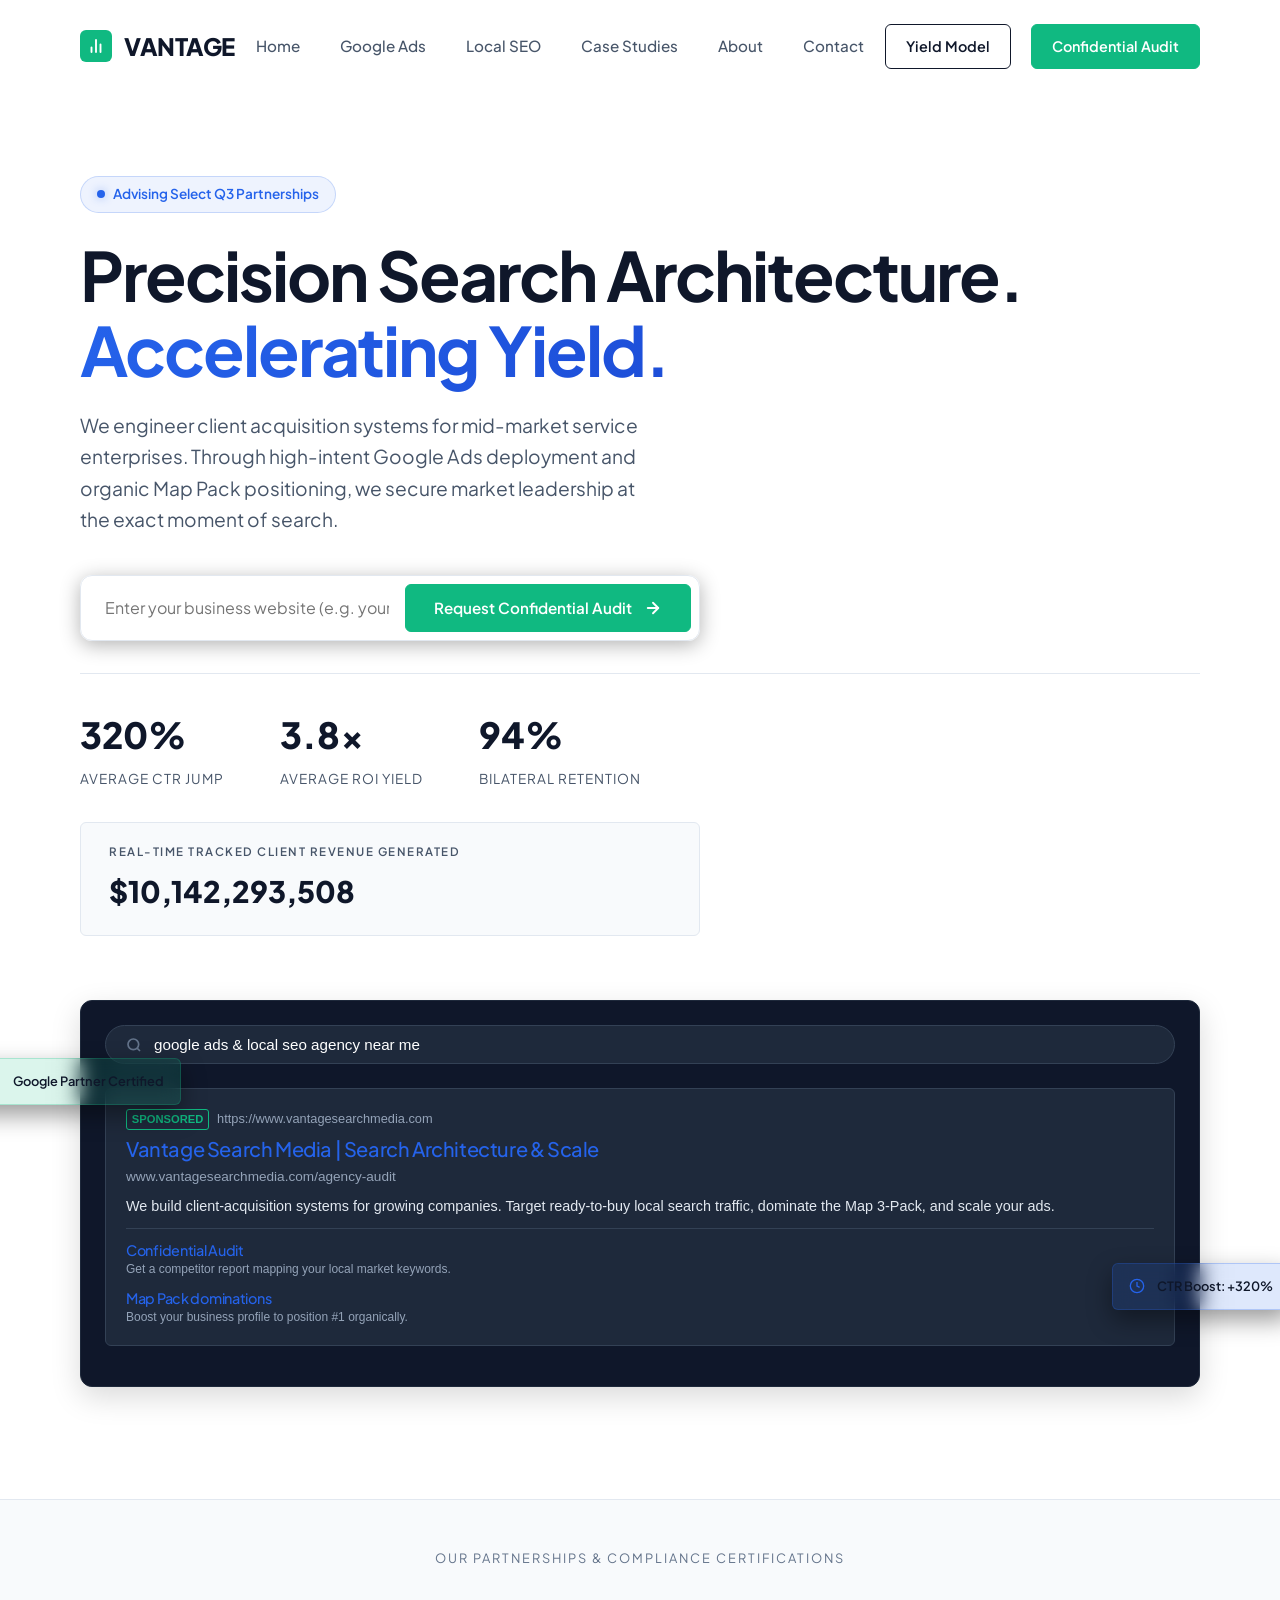
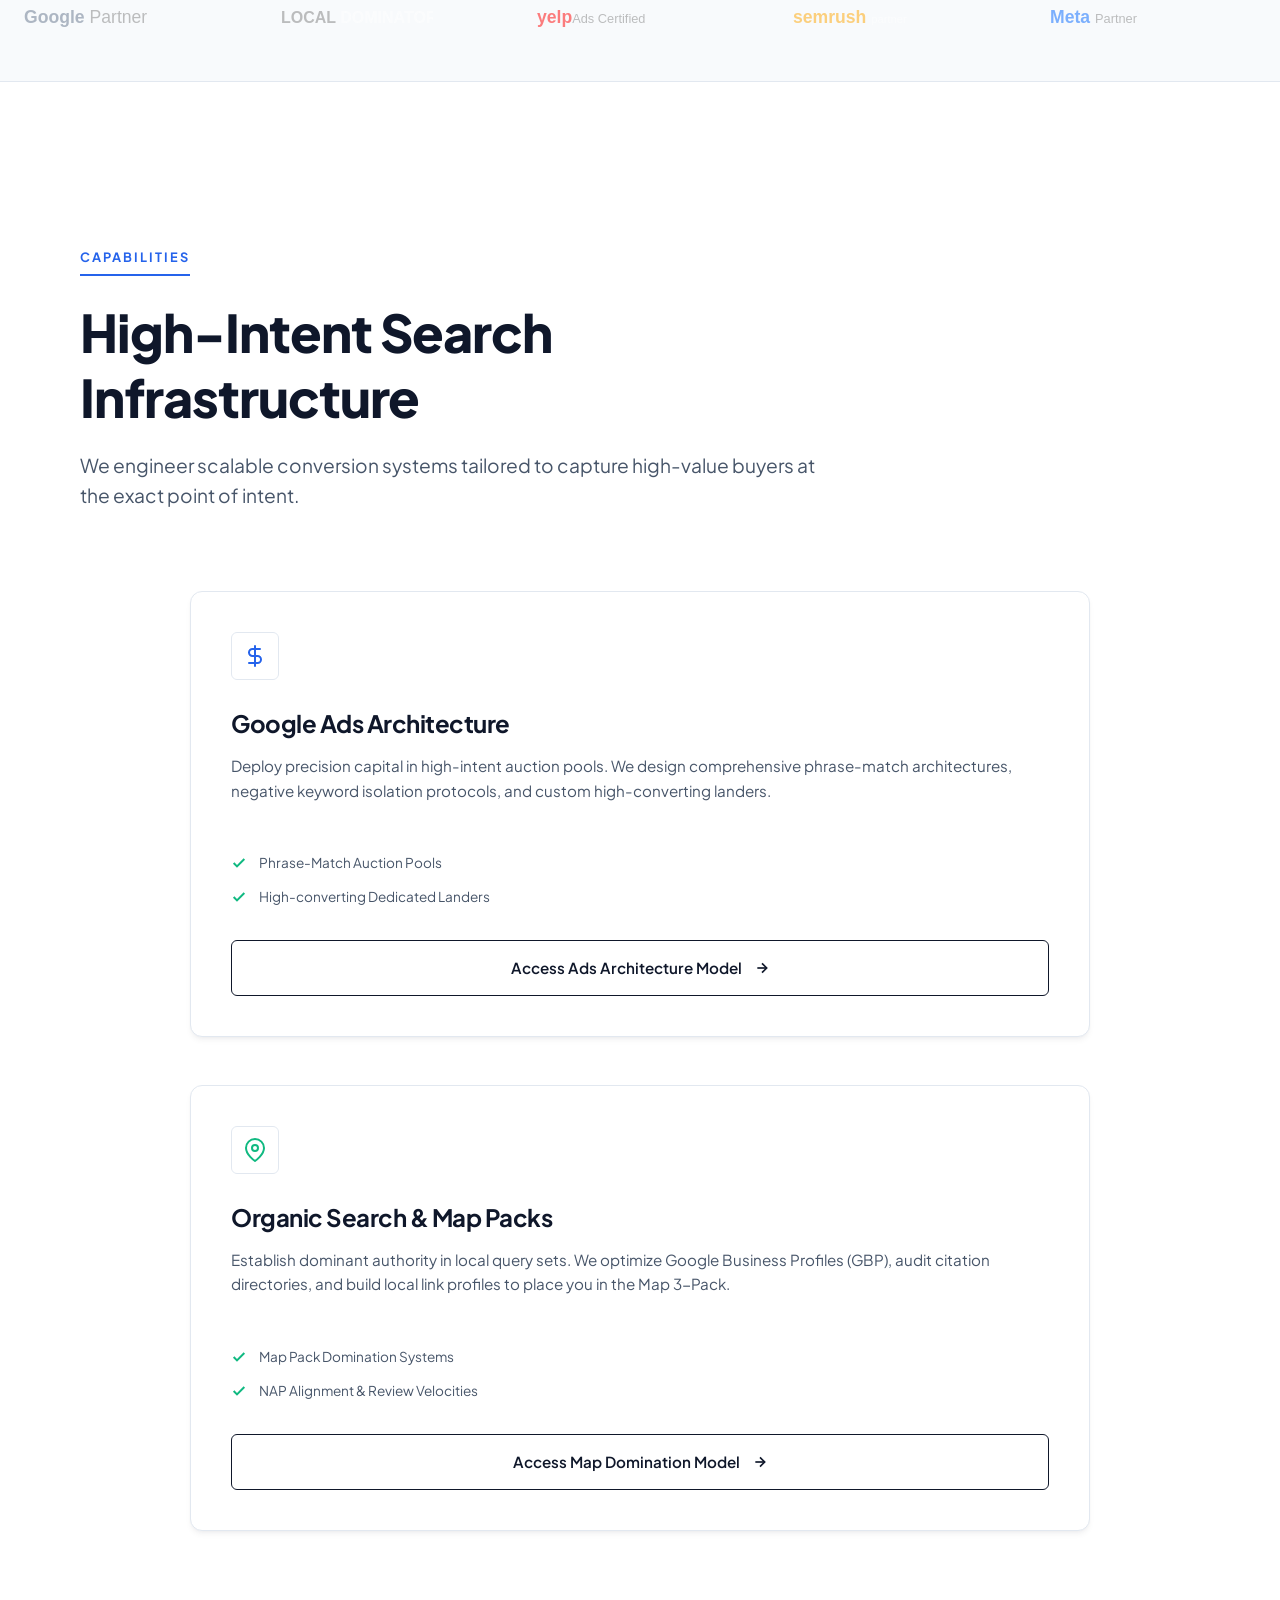
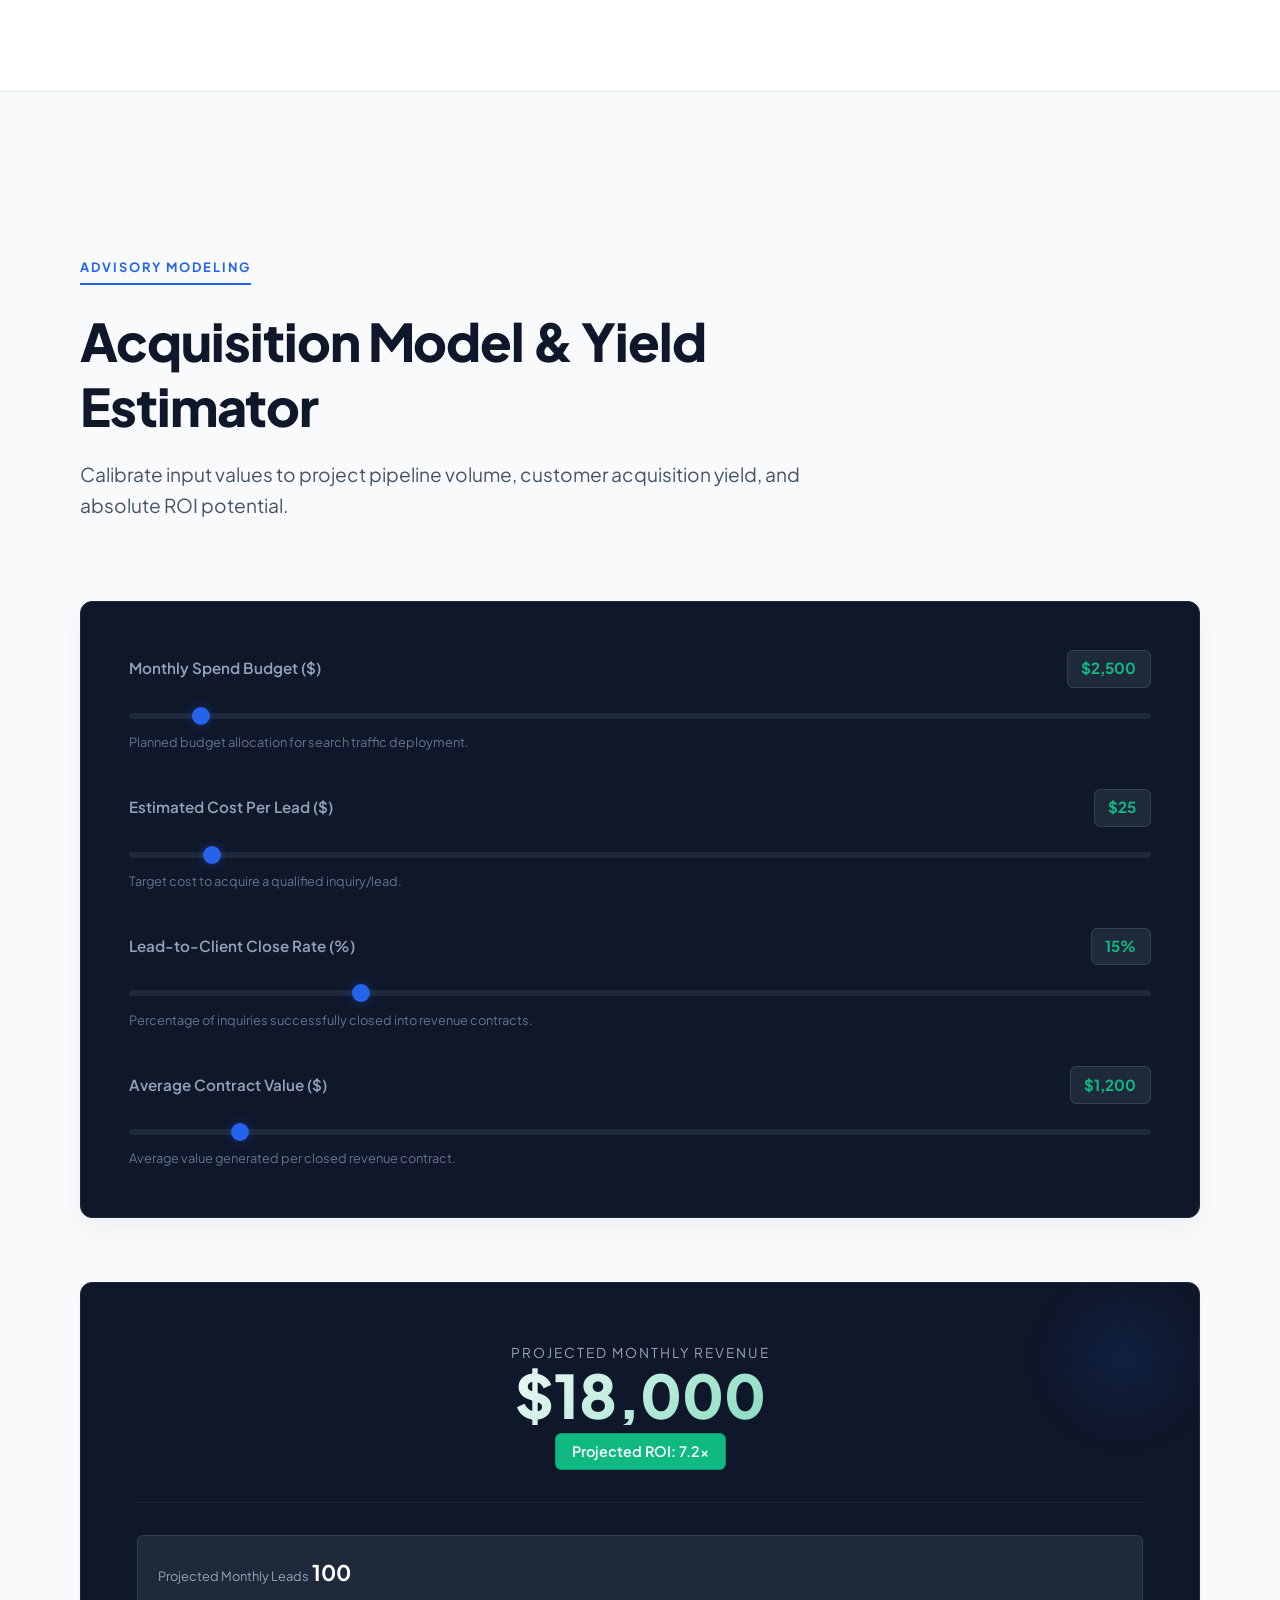
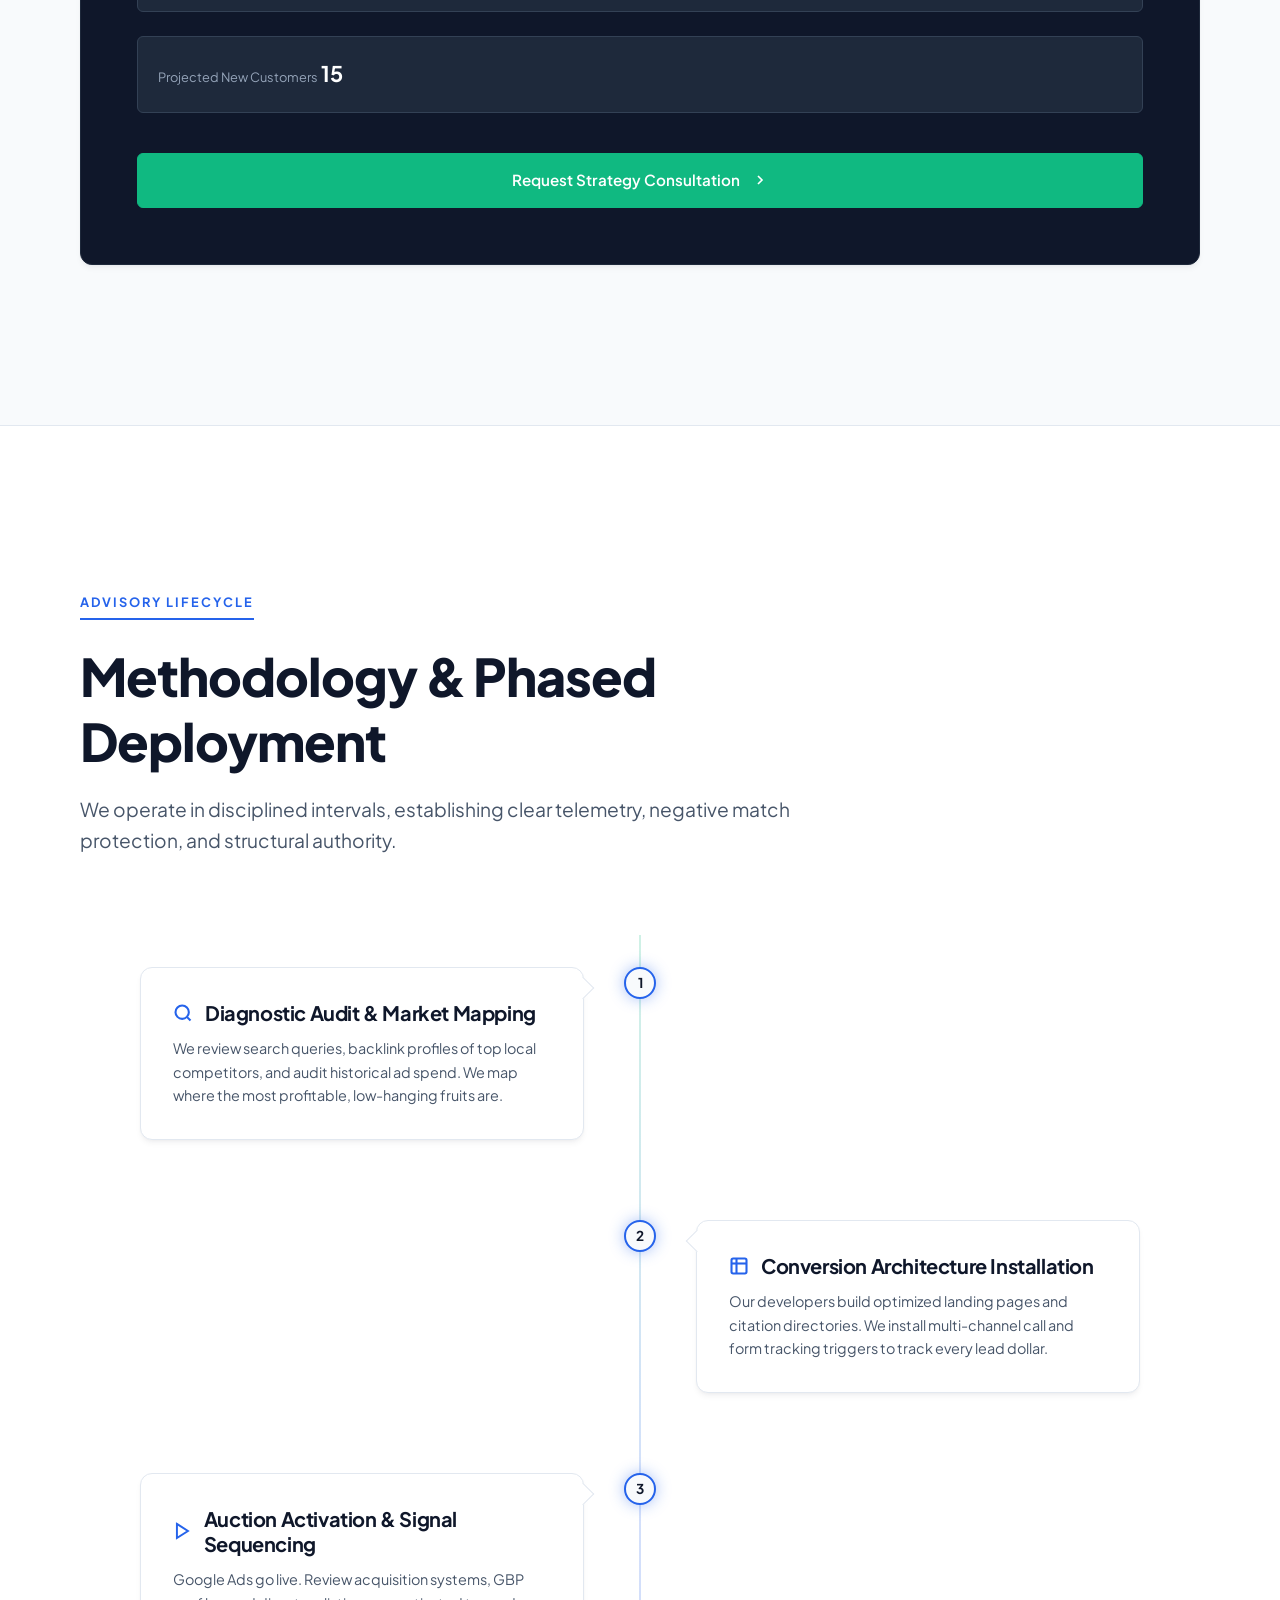
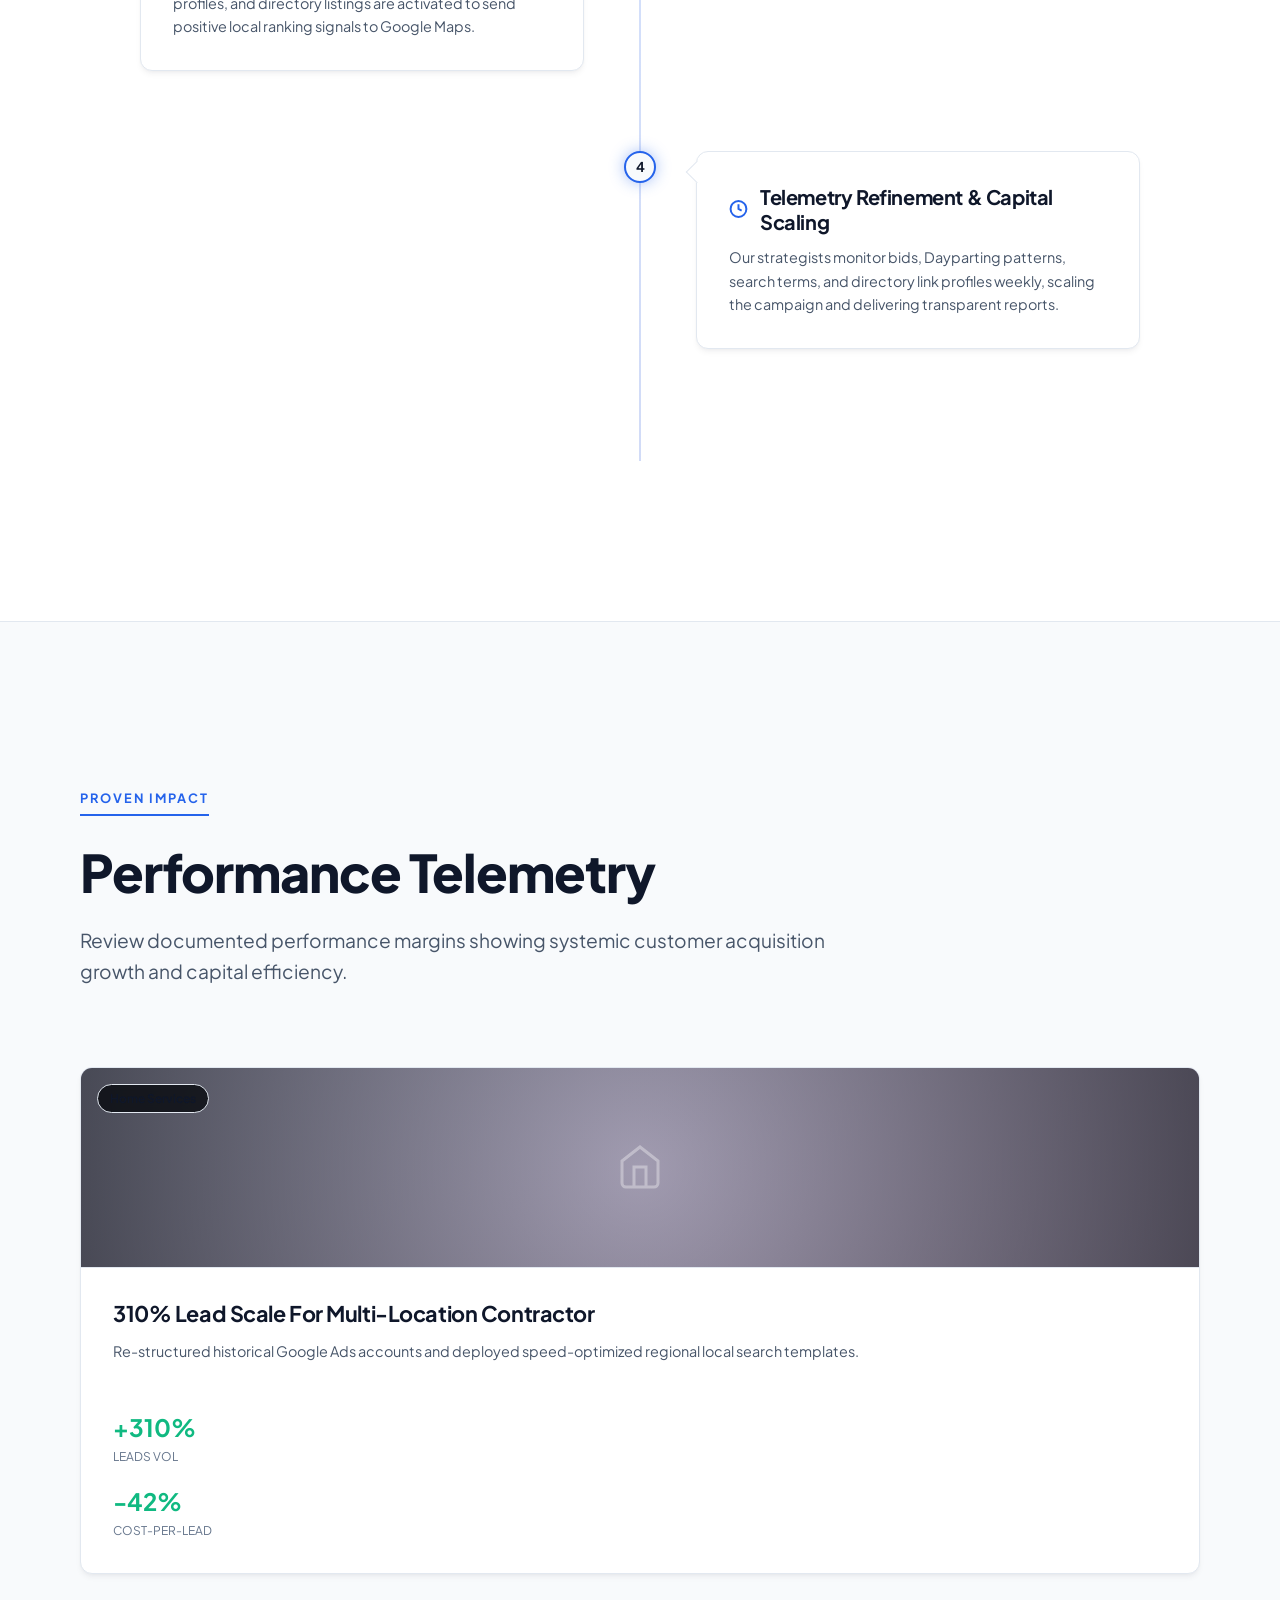
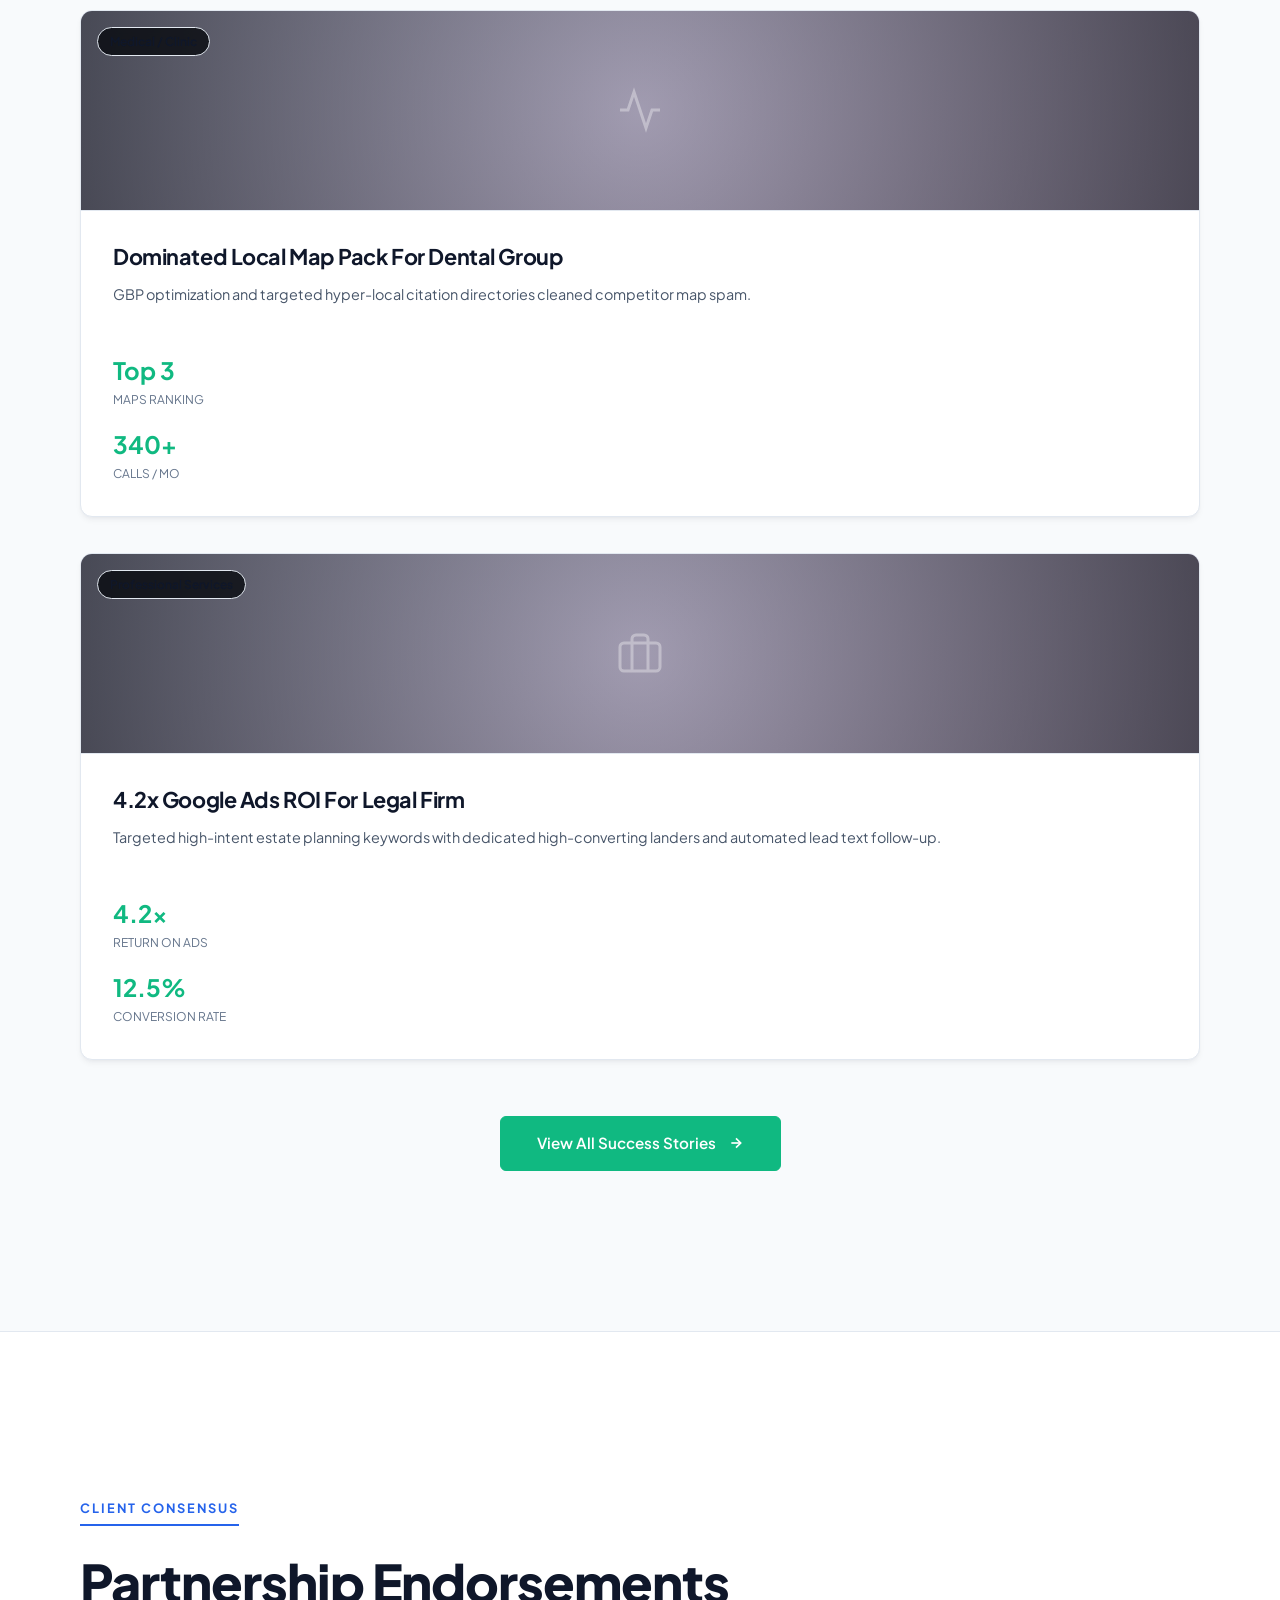
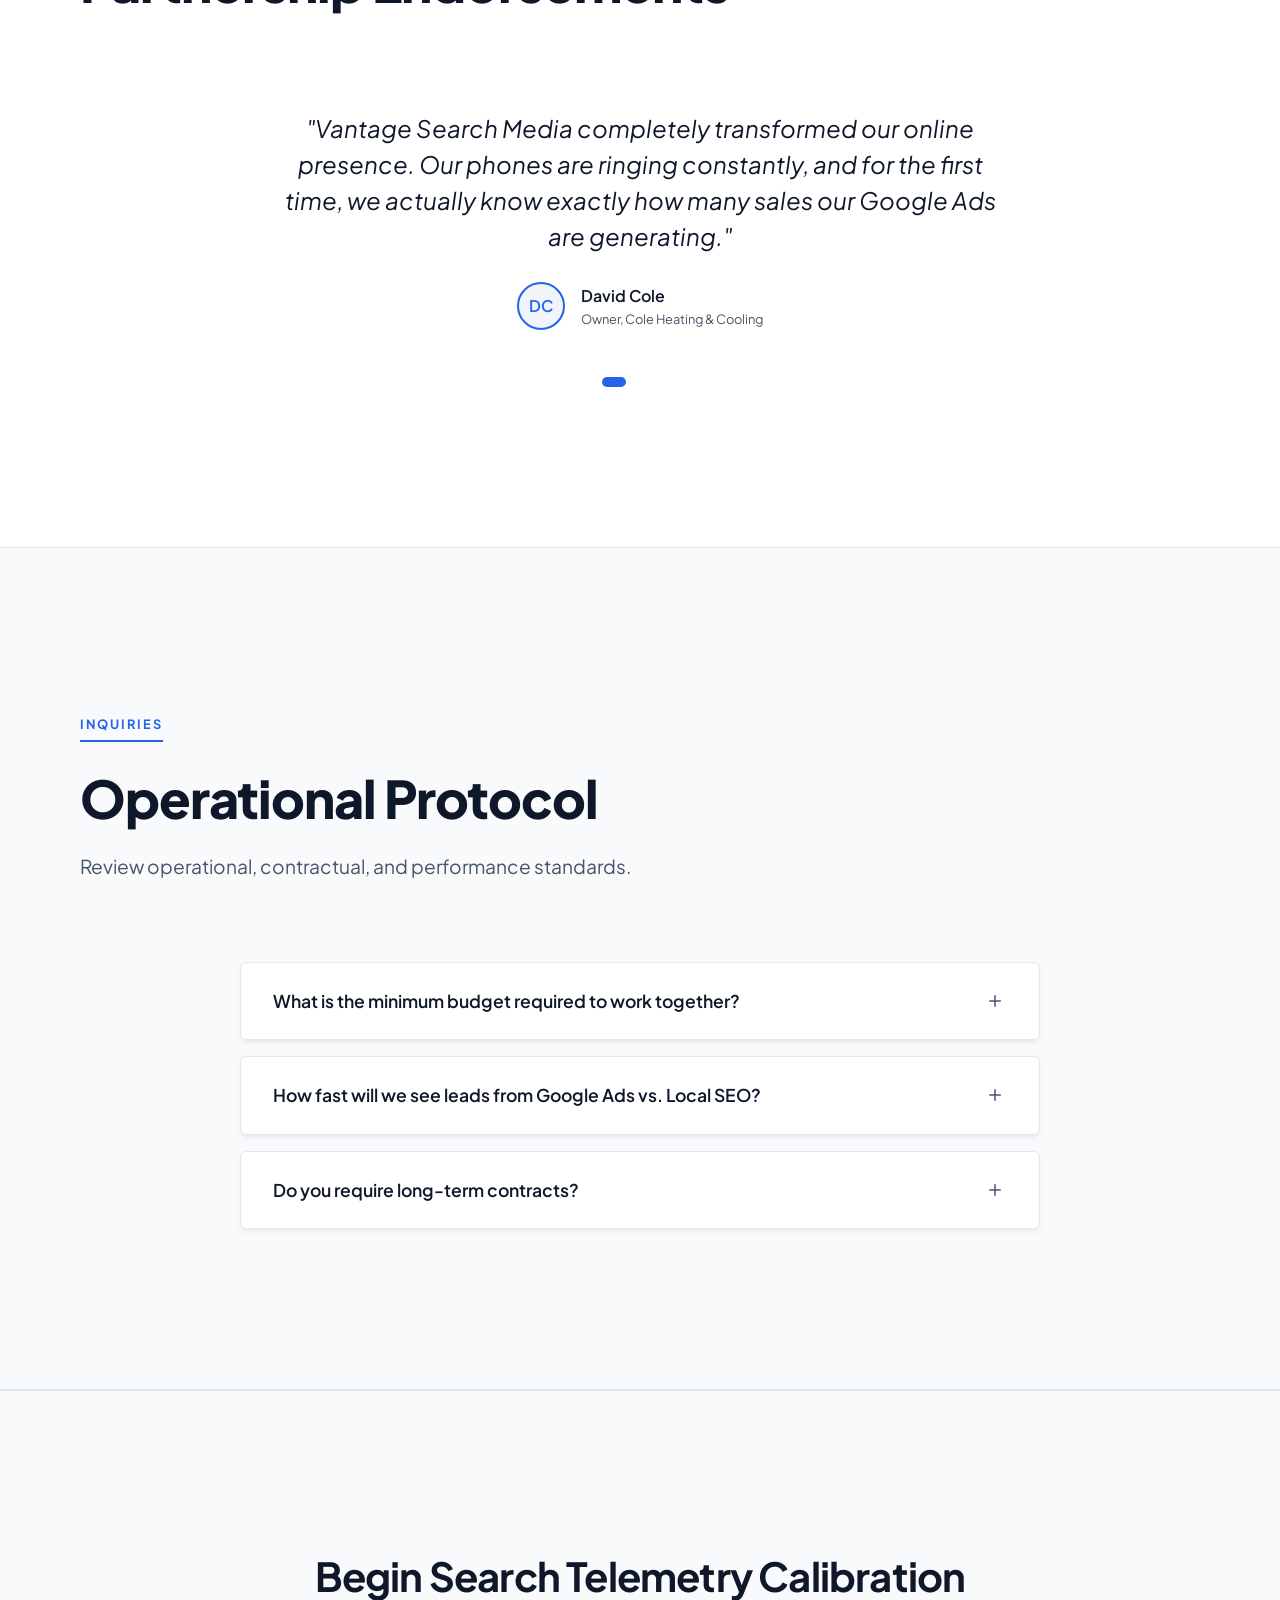
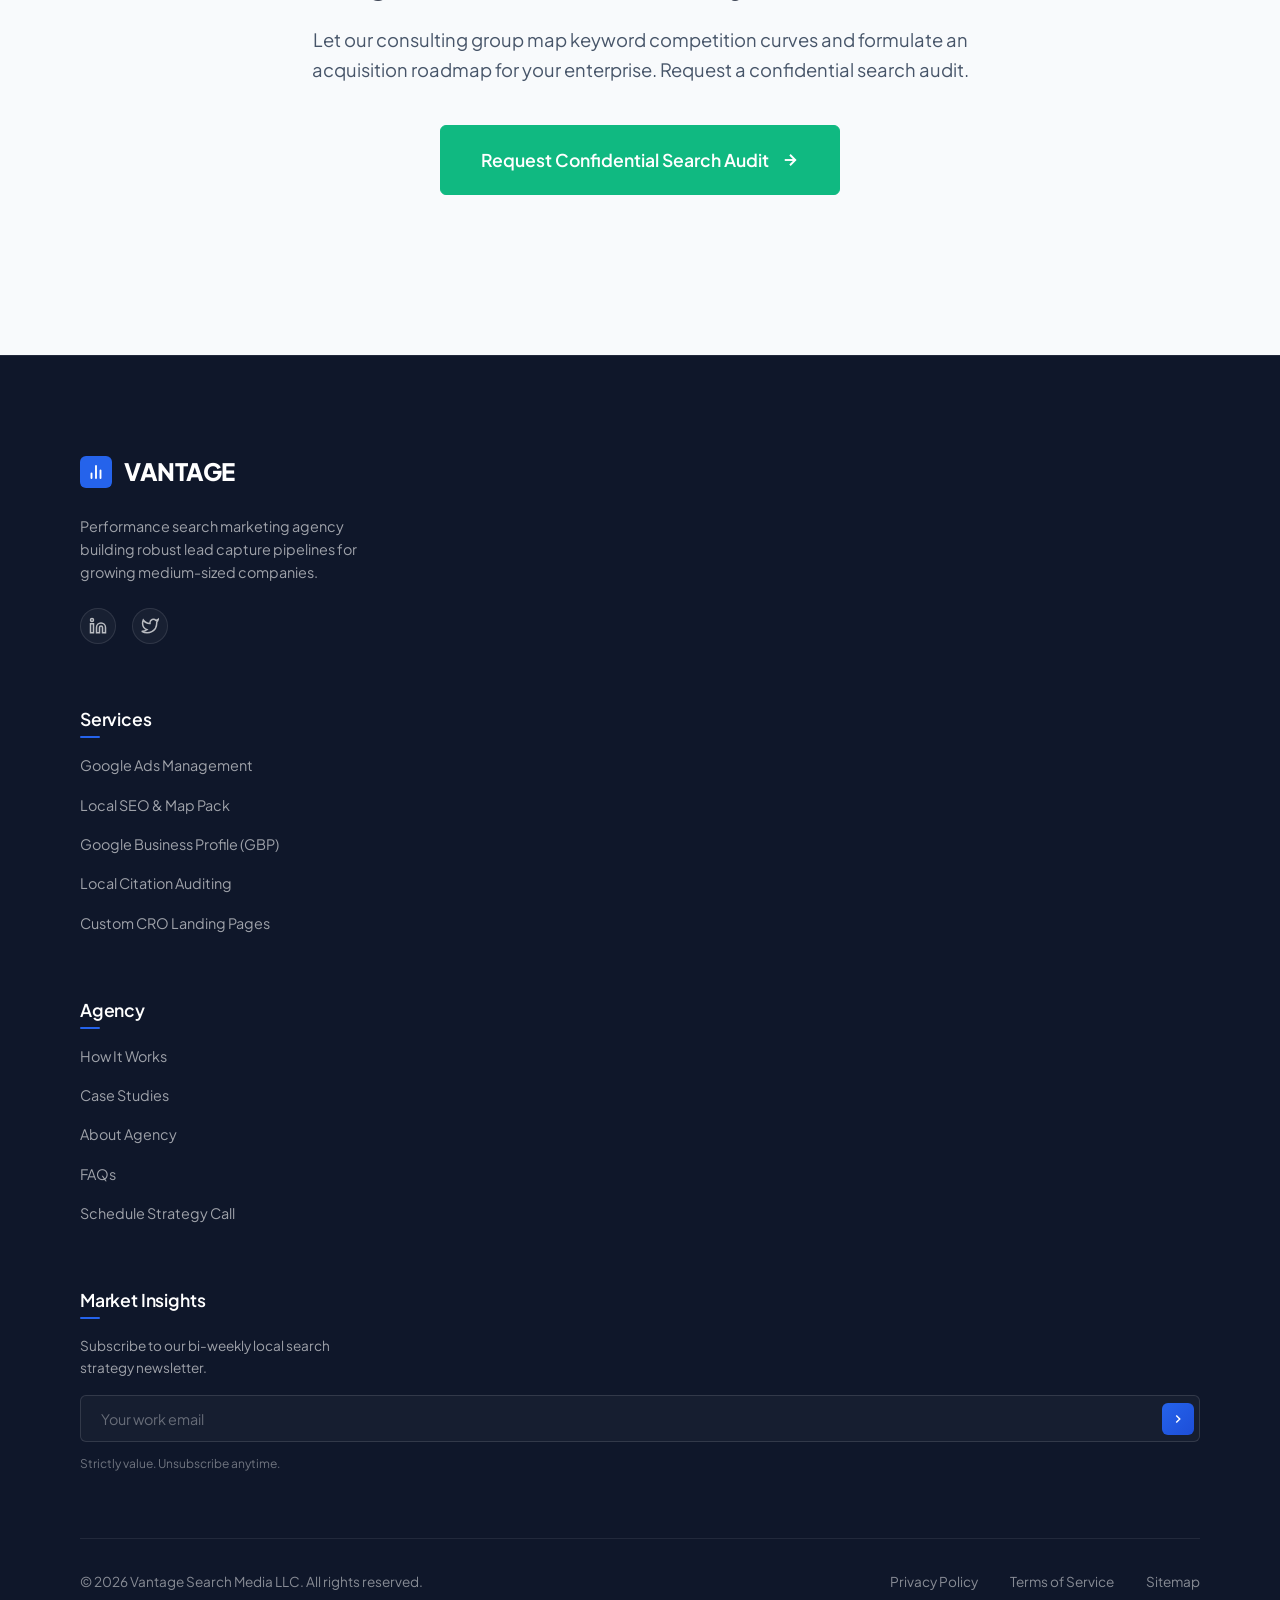
==== commit 526b0aa4: "design: transition website theme and interactive widgets to Slate/Navy/Emerald Direct-Response style" ====
--- a/index.html
+++ b/index.html
@@ -132,7 +132,7 @@
             <div class="serp-mockup glass" style="width: 100%;">
               <div class="serp-searchbar">
                 <svg width="16" height="16" viewBox="0 0 24 24" fill="none" stroke="currentColor" stroke-width="2.5"><circle cx="11" cy="11" r="8"></circle><line x1="21" y1="21" x2="16.65" y2="16.65"></line></svg>
-                <input type="text" value="google ads & local seo agency near me" disabled style="background:none; border:none; outline:none; width:100%; color:#FAF7F2; pointer-events:none;">
+                <input type="text" value="google ads & local seo agency near me" disabled style="background:none; border:none; outline:none; width:100%; color:#FFFFFF; pointer-events:none;">
               </div>
               
               <div class="serp-ad-card">
@@ -161,11 +161,11 @@
             <!-- Float indicators -->
             <div class="float-element float-1" style="z-index: 10;">
               <svg width="16" height="16" viewBox="0 0 24 24" fill="none" stroke="var(--accent-indigo)" stroke-width="2"><path d="M12 22s8-4 8-10V5l-8-3-8 3v7c0 6 8 10 8 10z"/></svg>
-              <span style="font-size:0.8rem; font-weight:600; color: #FAF7F2;">Google Partner Certified</span>
+              <span style="font-size:0.8rem; font-weight:600; color: var(--text-primary);">Google Partner Certified</span>
             </div>
             <div class="float-element float-2" style="z-index: 10;">
               <svg width="16" height="16" viewBox="0 0 24 24" fill="none" stroke="var(--accent-indigo)" stroke-width="2"><circle cx="12" cy="12" r="10"></circle><polyline points="12 6 12 12 16 14"></polyline></svg>
-              <span style="font-size:0.8rem; font-weight:600; color: #FAF7F2;">CTR Boost: +320%</span>
+              <span style="font-size:0.8rem; font-weight:600; color: var(--text-primary);">CTR Boost: +320%</span>
             </div>
           </div>
         </div>
--- a/styles.css
+++ b/styles.css
@@ -1,44 +1,44 @@
-@import url('https://fonts.googleapis.com/css2?family=Playfair+Display:ital,wght@0,400..900;1,400..900&family=Plus+Jakarta+Sans:ital,wght@0,200..800;1,200..800&display=swap');
+@import url('https://fonts.googleapis.com/css2?family=Plus+Jakarta+Sans:ital,wght@0,200..800;1,200..800&display=swap');
 
 /* ==========================================
    DESIGN TOKENS & VARIABLES
    ========================================== */
 :root {
-  --bg-primary: #FAF7F2; /* Warm Editorial Cream / Ivory */
-  --bg-secondary: #F4EFE6; /* A slightly darker cream/sand for secondary background */
-  --bg-tertiary: #EBE5D8; /* Darker cream for borders/structure */
-  
-  --text-primary: #1C1917; /* Deep Stone Charcoal */
-  --text-secondary: #44403C; /* Muted Charcoal */
-  --text-muted: #78716C; /* Stone Gray */
-  
-  --accent-emerald: #0F2E22; /* Deep Forest Green */
-  --accent-emerald-rgb: 15, 46, 34;
-  --accent-indigo: #B45309; /* Rich Warm Amber / Bronze */
-  --accent-indigo-rgb: 180, 83, 9;
-  --accent-purple: #78350F; /* Dark Amber */
-  --accent-purple-rgb: 120, 53, 15;
+  --bg-primary: #FFFFFF; /* Pure White */
+  --bg-secondary: #F8FAFC; /* Soft slate/ice for secondary backgrounds */
+  --bg-tertiary: #F1F5F9; /* Slate border and structure shade */
+  
+  --text-primary: #0F172A; /* Deep Trust Slate / Navy */
+  --text-secondary: #475569; /* Muted Slate */
+  --text-muted: #64748B; /* Slate Gray */
+  
+  --accent-emerald: #10B981; /* Vibrant Emerald Green for conversions/success */
+  --accent-emerald-rgb: 16, 185, 129;
+  --accent-indigo: #2563EB; /* Royal Blue for trust anchors */
+  --accent-indigo-rgb: 37, 99, 235;
+  --accent-purple: #1D4ED8; /* Deep Navy Blue */
+  --accent-purple-rgb: 29, 78, 216;
   
   --gradient-primary: linear-gradient(135deg, var(--accent-indigo) 0%, var(--accent-purple) 100%);
-  --gradient-secondary: linear-gradient(135deg, rgba(15, 46, 34, 0.08) 0%, rgba(180, 83, 9, 0.08) 100%);
-  --gradient-card: linear-gradient(180deg, #FAF7F2 0%, #F4EFE6 100%);
-  
-  --glass-bg: #FAF7F2;
-  --glass-border: #E6DFD5; /* Clean light cream border */
-  --glass-border-hover: #D6CBB8;
-  --glass-shadow: rgba(28, 25, 23, 0.02); /* Extremely subtle shadow */
-  
-  --font-heading: 'Playfair Display', serif;
+  --gradient-secondary: linear-gradient(135deg, rgba(37, 99, 235, 0.08) 0%, rgba(16, 185, 129, 0.08) 100%);
+  --gradient-card: linear-gradient(180deg, #FFFFFF 0%, #F8FAFC 100%);
+  
+  --glass-bg: #FFFFFF;
+  --glass-border: #E2E8F0; /* Clean light slate border */
+  --glass-border-hover: #CBD5E1;
+  --glass-shadow: 0 4px 6px -1px rgba(15, 23, 42, 0.05), 0 2px 4px -2px rgba(15, 23, 42, 0.05); /* Modern soft shadow */
+  
+  --font-heading: 'Plus Jakarta Sans', sans-serif;
   --font-body: 'Plus Jakarta Sans', sans-serif;
   
-  --radius-sm: 4px; /* Shorter radii for a more sophisticated, editorial look */
-  --radius-md: 8px;
-  --radius-lg: 12px;
+  --radius-sm: 6px; /* Slightly softer radius for a modern SaaS/direct-response look */
+  --radius-md: 12px;
+  --radius-lg: 16px;
   --radius-full: 9999px;
   
-  --transition-fast: 0.2s cubic-bezier(0.25, 1, 0.5, 1);
-  --transition-normal: 0.3s cubic-bezier(0.25, 1, 0.5, 1);
-  --transition-slow: 0.5s cubic-bezier(0.25, 1, 0.5, 1);
+  --transition-fast: 0.2s cubic-bezier(0.16, 1, 0.3, 1);
+  --transition-normal: 0.3s cubic-bezier(0.16, 1, 0.3, 1);
+  --transition-slow: 0.5s cubic-bezier(0.16, 1, 0.3, 1);
 }
 
 /* ==========================================
@@ -111,7 +111,7 @@
 
 /* Selection Highlight */
 ::selection {
-  background: rgba(180, 83, 9, 0.15);
+  background: rgba(37, 99, 235, 0.15);
   color: var(--text-primary);
 }
 
@@ -140,9 +140,9 @@
 .glass {
   background: var(--glass-bg);
   border: 1px solid var(--glass-border);
-  box-shadow: none; /* flat boutique feel */
-  border-radius: var(--radius-sm);
-  transition: border-color var(--transition-normal), background var(--transition-normal);
+  box-shadow: var(--glass-shadow); /* modern conversion-focused shadow */
+  border-radius: var(--radius-md);
+  transition: border-color var(--transition-normal), background var(--transition-normal), box-shadow var(--transition-normal);
 }
 
 .glass-hover:hover {
@@ -200,14 +200,14 @@
 
 .btn-primary {
   background: var(--accent-emerald);
-  color: #FAF7F2;
+  color: #FFFFFF;
   border: 1px solid var(--accent-emerald);
 }
 
 .btn-primary:hover {
-  background: #1c4535;
-  border-color: #1c4535;
-  color: #FAF7F2;
+  background: #059669;
+  border-color: #059669;
+  color: #FFFFFF;
   transform: translateY(-2px);
 }
 
@@ -219,7 +219,7 @@
 
 .btn-secondary:hover {
   background: var(--text-primary);
-  color: #FAF7F2;
+  color: #FFFFFF;
   transform: translateY(-2px);
 }
 
@@ -248,11 +248,11 @@
 
 .navbar.scrolled {
   padding: 1rem 0;
-  background: rgba(250, 247, 242, 0.96);
+  background: rgba(255, 255, 255, 0.96);
   backdrop-filter: blur(20px);
   -webkit-backdrop-filter: blur(20px);
   border-bottom: 1px solid var(--glass-border);
-  box-shadow: 0 4px 20px rgba(28, 25, 23, 0.02);
+  box-shadow: 0 4px 20px rgba(15, 23, 42, 0.02);
 }
 
 .navbar .container {
@@ -360,8 +360,8 @@
   align-items: center;
   gap: 0.5rem;
   padding: 0.4rem 1rem;
-  background: rgba(180, 83, 9, 0.08);
-  border: 1px solid rgba(180, 83, 9, 0.2);
+  background: rgba(37, 99, 235, 0.08);
+  border: 1px solid rgba(37, 99, 235, 0.2);
   border-radius: var(--radius-full);
   font-size: 0.85rem;
   color: var(--accent-indigo);
@@ -374,13 +374,13 @@
   height: 8px;
   background-color: var(--accent-indigo);
   border-radius: 50%;
-  box-shadow: 0 0 10px rgba(180, 83, 9, 0.4);
+  box-shadow: 0 0 10px rgba(37, 99, 235, 0.4);
   animation: pulse 2s infinite;
 }
 
 @keyframes pulse {
   0% { transform: scale(0.9); opacity: 0.6; }
-  50% { transform: scale(1.1); opacity: 1; box-shadow: 0 0 14px rgba(180, 83, 9, 0.6); }
+  50% { transform: scale(1.1); opacity: 1; box-shadow: 0 0 14px rgba(37, 99, 235, 0.6); }
   100% { transform: scale(0.9); opacity: 0.6; }
 }
 
@@ -614,8 +614,8 @@
 .float-2 {
   bottom: 20%;
   right: -8%;
-  background: rgba(99, 102, 241, 0.15);
-  border: 1px solid rgba(99, 102, 241, 0.25);
+  background: rgba(37, 99, 235, 0.15);
+  border: 1px solid rgba(37, 99, 235, 0.25);
   backdrop-filter: blur(10px);
   animation-delay: -2s;
 }
@@ -732,7 +732,7 @@
 .tab-btn.active {
   background: var(--gradient-primary);
   color: var(--text-primary);
-  box-shadow: 0 4px 15px rgba(99, 102, 241, 0.2);
+  box-shadow: 0 4px 15px rgba(37, 99, 235, 0.2);
 }
 
 .tab-content {
@@ -848,11 +848,11 @@
 
 .calc-sliders {
   padding: 3rem;
-  background: #1C1917 !important;
-  color: #FAF7F2 !important;
-  border: 1px solid #2E2A27 !important;
-  border-radius: var(--radius-sm) !important;
-  box-shadow: 0 10px 30px rgba(0, 0, 0, 0.15) !important;
+  background: #0F172A !important;
+  color: #FFFFFF !important;
+  border: 1px solid #1E293B !important;
+  border-radius: var(--radius-md) !important;
+  box-shadow: 0 10px 30px rgba(0, 0, 0, 0.05) !important;
 }
 
 .slider-group {
@@ -869,24 +869,24 @@
 .slider-label {
   font-weight: 600;
   font-size: 0.95rem;
-  color: #EBE5D8 !important;
+  color: #94A3B8 !important;
 }
 
 .slider-value-box {
-  background: #2E2A27 !important;
-  border: 1px solid #3E3A36 !important;
+  background: #1E293B !important;
+  border: 1px solid #334155 !important;
   padding: 0.35rem 0.85rem;
   border-radius: var(--radius-sm);
   font-family: var(--font-body);
   font-weight: 700;
-  color: #F59E0B !important; /* Amber value */
+  color: #10B981 !important; /* Emerald value */
   font-size: 0.95rem;
 }
 
 .slider-input {
   width: 100%;
   height: 6px;
-  background: #2E2A27 !important;
+  background: #1E293B !important;
   border-radius: var(--radius-full);
   outline: none;
   -webkit-appearance: none;
@@ -899,9 +899,9 @@
   width: 18px;
   height: 18px;
   border-radius: 50%;
-  background: #B45309 !important; /* Bronze thumb */
+  background: #2563EB !important; /* Royal Blue thumb */
   cursor: pointer;
-  box-shadow: 0 0 10px rgba(180, 83, 9, 0.4);
+  box-shadow: 0 0 10px rgba(37, 99, 235, 0.4);
   transition: transform var(--transition-fast);
 }
 
@@ -911,7 +911,7 @@
 
 .slider-help-text {
   font-size: 0.8rem;
-  color: #A8A29E !important;
+  color: #64748B !important;
   margin-top: 0.4rem;
   display: block;
 }
@@ -923,10 +923,10 @@
   flex-direction: column;
   position: relative;
   overflow: hidden;
-  background: #1C1917 !important;
-  color: #FAF7F2 !important;
-  border: 1px solid #2E2A27 !important;
-  border-radius: var(--radius-sm) !important;
+  background: #0F172A !important;
+  color: #FFFFFF !important;
+  border: 1px solid #1E293B !important;
+  border-radius: var(--radius-md) !important;
 }
 
 .calc-results::before {
@@ -936,14 +936,14 @@
   right: 0;
   width: 150px;
   height: 150px;
-  background: radial-gradient(circle, rgba(180, 83, 9, 0.15) 0%, rgba(0,0,0,0) 70%);
+  background: radial-gradient(circle, rgba(37, 99, 235, 0.15) 0%, rgba(0,0,0,0) 70%);
   filter: blur(20px);
   pointer-events: none;
 }
 
 .result-main {
   text-align: center;
-  border-bottom: 1px solid #2E2A27;
+  border-bottom: 1px solid #1E293B;
   padding-bottom: 2rem;
   margin-bottom: 2rem;
 }
@@ -952,7 +952,7 @@
   font-size: 0.85rem;
   text-transform: uppercase;
   letter-spacing: 2px;
-  color: #A8A29E !important;
+  color: #94A3B8 !important;
   margin-bottom: 0.5rem;
 }
 
@@ -961,7 +961,7 @@
   font-size: 3.75rem;
   font-weight: 800;
   line-height: 1;
-  background: linear-gradient(135deg, #FAF7F2 30%, #F59E0B 100%) !important;
+  background: linear-gradient(135deg, #FFFFFF 30%, #10B981 100%) !important;
   -webkit-background-clip: text !important;
   background-clip: text !important;
   -webkit-text-fill-color: transparent !important;
@@ -973,11 +973,11 @@
   display: inline-block;
   font-size: 0.9rem;
   font-weight: 600;
-  color: #FAF7F2 !important;
-  background: #B45309 !important;
+  color: #FFFFFF !important;
+  background: #10B981 !important;
   padding: 0.35rem 1rem;
   border-radius: var(--radius-sm);
-  border: 1px solid #78350F;
+  border: 1px solid #059669;
 }
 
 .result-breakdown {
@@ -988,15 +988,15 @@
 }
 
 .breakdown-item {
-  background: #2E2A27 !important;
-  border: 1px solid #3E3A36 !important;
+  background: #1E293B !important;
+  border: 1px solid #334155 !important;
   border-radius: var(--radius-sm);
   padding: 1.25rem;
 }
 
 .breakdown-label {
   font-size: 0.8rem;
-  color: #A8A29E !important;
+  color: #94A3B8 !important;
   margin-bottom: 0.25rem;
 }
 
@@ -1004,7 +1004,7 @@
   font-family: var(--font-body);
   font-weight: 700;
   font-size: 1.35rem;
-  color: #FAF7F2 !important;
+  color: #FFFFFF !important;
 }
 
 /* ==========================================
@@ -1062,7 +1062,7 @@
   font-weight: 700;
   font-size: 0.85rem;
   z-index: 5;
-  box-shadow: 0 0 15px rgba(99, 102, 241, 0.4);
+  box-shadow: 0 0 15px rgba(37, 99, 235, 0.4);
 }
 
 .process-item:nth-child(even) .process-node {
@@ -1375,7 +1375,7 @@
 }
 
 .faq-item.active {
-  border-color: rgba(99, 102, 241, 0.15);
+  border-color: rgba(37, 99, 235, 0.15);
 }
 
 .faq-body {
@@ -1489,7 +1489,7 @@
   outline: none;
   background: rgba(255, 255, 255, 0.04);
   border-color: var(--accent-indigo);
-  box-shadow: 0 0 0 3px rgba(99, 102, 241, 0.15);
+  box-shadow: 0 0 0 3px rgba(37, 99, 235, 0.15);
 }
 
 textarea.form-input {
@@ -1552,10 +1552,10 @@
    FOOTER SECTION
    ========================================== */
 .footer {
-  background: #1C1917; /* Deep Stone Charcoal */
-  border-top: 1px solid rgba(250, 247, 242, 0.08);
+  background: #0F172A; /* Deep Slate Navy */
+  border-top: 1px solid rgba(255, 255, 255, 0.08);
   padding: 6rem 0 3rem 0;
-  color: #FAF7F2; /* Warm Editorial Ivory */
+  color: #FFFFFF; /* Pure White */
 }
 
 .footer-grid {
@@ -1572,17 +1572,17 @@
 }
 
 .footer .logo-text {
-  color: #FAF7F2 !important; /* Ensure it is visible on dark footer */
+  color: #FFFFFF !important; /* Ensure it is visible on dark footer */
   background: none;
   -webkit-text-fill-color: initial;
 }
 
 .footer .logo-icon {
-  background: var(--accent-indigo); /* Rich Warm Amber / Bronze for high-contrast on dark charcoal */
+  background: var(--accent-indigo); /* Royal Blue */
 }
 
 .footer-info-text {
-  color: rgba(250, 247, 242, 0.6);
+  color: rgba(255, 255, 255, 0.6);
   font-size: 0.9rem;
   max-width: 300px;
   line-height: 1.6;
@@ -1597,18 +1597,18 @@
   width: 36px;
   height: 36px;
   border-radius: 50%;
-  background: rgba(250, 247, 242, 0.04);
-  border: 1px solid rgba(250, 247, 242, 0.1);
+  background: rgba(255, 255, 255, 0.04);
+  border: 1px solid rgba(255, 255, 255, 0.1);
   display: flex;
   align-items: center;
   justify-content: center;
-  color: rgba(250, 247, 242, 0.7);
+  color: rgba(255, 255, 255, 0.7);
   transition: all var(--transition-fast);
 }
 
 .social-link:hover {
   background: var(--accent-indigo);
-  color: #FAF7F2;
+  color: #FFFFFF;
   border-color: transparent;
   transform: translateY(-2px);
 }
@@ -1621,8 +1621,8 @@
 .footer-col h4 {
   font-family: var(--font-heading);
   font-size: 1.1rem;
-  font-weight: 500;
-  color: #FAF7F2;
+  font-weight: 600;
+  color: #FFFFFF;
   margin-bottom: 1.5rem;
   position: relative;
   letter-spacing: -0.01em;
@@ -1639,6 +1639,17 @@
   border-radius: var(--radius-full);
 }
 
+.footer-col h4::after {
+  content: '';
+  position: absolute;
+  bottom: -0.5rem;
+  left: 0;
+  width: 20px;
+  height: 2px;
+  background: var(--accent-indigo);
+  border-radius: var(--radius-full);
+}
+
 .footer-links {
   display: flex;
   flex-direction: column;
@@ -1646,7 +1657,7 @@
 }
 
 .footer-links a {
-  color: rgba(250, 247, 242, 0.6);
+  color: rgba(255, 255, 255, 0.6);
   font-size: 0.9rem;
   display: inline-block;
   transition: all var(--transition-fast);
@@ -1672,22 +1683,22 @@
   width: 100%;
   padding: 0.85rem 1.25rem;
   padding-right: 3rem;
-  background: rgba(250, 247, 242, 0.03);
-  border: 1px solid rgba(250, 247, 242, 0.12);
+  background: rgba(255, 255, 255, 0.03);
+  border: 1px solid rgba(255, 255, 255, 0.12);
   border-radius: var(--radius-sm);
-  color: #FAF7F2;
+  color: #FFFFFF;
   font-size: 0.9rem;
   transition: all var(--transition-fast);
 }
 
 .newsletter-input::placeholder {
-  color: rgba(250, 247, 242, 0.35);
+  color: rgba(255, 255, 255, 0.35);
 }
 
 .newsletter-input:focus {
   outline: none;
   border-color: var(--accent-indigo);
-  background: rgba(250, 247, 242, 0.05);
+  background: rgba(255, 255, 255, 0.05);
 }
 
 .newsletter-submit-btn {
@@ -1702,7 +1713,7 @@
   display: flex;
   align-items: center;
   justify-content: center;
-  color: #FAF7F2;
+  color: #FFFFFF;
   transition: all var(--transition-fast);
 }
 
@@ -1712,11 +1723,11 @@
 
 .newsletter-text {
   font-size: 0.75rem;
-  color: rgba(250, 247, 242, 0.4);
+  color: rgba(255, 255, 255, 0.4);
 }
 
 .footer-bottom {
-  border-top: 1px solid rgba(250, 247, 242, 0.08);
+  border-top: 1px solid rgba(255, 255, 255, 0.08);
   padding-top: 2rem;
   display: flex;
   justify-content: space-between;
@@ -1726,7 +1737,7 @@
 }
 
 .footer-copy {
-  color: rgba(250, 247, 242, 0.5);
+  color: rgba(255, 255, 255, 0.5);
   font-size: 0.85rem;
 }
 
@@ -1736,7 +1747,7 @@
 }
 
 .footer-bottom-links a {
-  color: rgba(250, 247, 242, 0.5);
+  color: rgba(255, 255, 255, 0.5);
   font-size: 0.85rem;
   transition: all var(--transition-fast);
 }
@@ -1973,7 +1984,7 @@
   padding: 10rem 0 5rem 0;
   text-align: center;
   border-bottom: 1px solid var(--glass-border);
-  background: radial-gradient(circle at center, rgba(99, 102, 241, 0.05) 0%, rgba(7, 9, 14, 0) 70%);
+  background: radial-gradient(circle at center, rgba(37, 99, 235, 0.05) 0%, rgba(7, 9, 14, 0) 70%);
 }
 
 .subpage-hero h1 {
@@ -2060,7 +2071,7 @@
   font-size: 2.25rem;
   font-weight: 800;
   color: var(--text-primary);
-  box-shadow: 0 0 20px rgba(99, 102, 241, 0.3);
+  box-shadow: 0 0 20px rgba(37, 99, 235, 0.3);
 }
 
 .team-card h3 {
@@ -2107,7 +2118,7 @@
   border-color: var(--accent-indigo);
   color: var(--text-primary);
   transform: translateY(-4px);
-  box-shadow: 0 5px 15px rgba(99, 102, 241, 0.1);
+  box-shadow: 0 5px 15px rgba(37, 99, 235, 0.1);
 }
 
 /* Scheduler calendar (Contact Page) */
@@ -2177,7 +2188,7 @@
   background: var(--gradient-primary);
   color: var(--text-primary);
   border-color: transparent;
-  box-shadow: 0 0 15px rgba(99, 102, 241, 0.3);
+  box-shadow: 0 0 15px rgba(37, 99, 235, 0.3);
 }
 
 .calendar-day.muted {
@@ -2210,14 +2221,14 @@
 
 .time-slot:hover {
   border-color: var(--accent-indigo);
-  background: rgba(99, 102, 241, 0.04);
+  background: rgba(37, 99, 235, 0.04);
 }
 
 .time-slot.selected {
   background: var(--accent-indigo);
   color: var(--text-primary);
   border-color: transparent;
-  box-shadow: 0 0 15px rgba(99, 102, 241, 0.3);
+  box-shadow: 0 0 15px rgba(37, 99, 235, 0.3);
 }
 
 .booking-confirm-box {
@@ -2255,9 +2266,9 @@
    INTERACTIVE SIMULATOR VISUALS
    ========================================== */
 .serp-mockup {
-  background: #1C1917 !important;
-  border: 1px solid #2E2A27 !important;
-  border-radius: var(--radius-sm) !important;
+  background: #0F172A !important;
+  border: 1px solid #1E293B !important;
+  border-radius: var(--radius-md) !important;
   padding: 1.5rem;
   box-shadow: 0 10px 30px rgba(0,0,0,0.15) !important;
   font-family: Arial, sans-serif; /* Google-like standard font for realism */
@@ -2268,17 +2279,17 @@
   display: flex;
   align-items: center;
   gap: 0.75rem;
-  background: #2E2A27 !important;
-  border: 1px solid #3E3A36 !important;
+  background: #1E293B !important;
+  border: 1px solid #334155 !important;
   border-radius: var(--radius-full);
   padding: 0.6rem 1.25rem;
   margin-bottom: 1.5rem;
   box-shadow: none !important;
-  color: #EBE5D8 !important;
+  color: #94A3B8 !important;
 }
 
 .serp-searchbar svg {
-  color: #A8A29E;
+  color: #64748B;
   flex-shrink: 0;
 }
 
@@ -2288,12 +2299,12 @@
   background: none;
   outline: none;
   font-size: 0.95rem;
-  color: #FAF7F2 !important;
+  color: #FFFFFF !important;
 }
 
 .serp-ad-card {
-  background: #2E2A27 !important;
-  border: 1px solid #3E3A36 !important;
+  background: #1E293B !important;
+  border: 1px solid #334155 !important;
   border-radius: var(--radius-sm);
   padding: 1.25rem;
   margin-bottom: 1rem;
@@ -2302,8 +2313,8 @@
 }
 
 .serp-ad-card:hover {
-  background: #3E3A36 !important;
-  border-color: #B45309 !important; /* Amber border */
+  background: #233146 !important;
+  border-color: #2563EB !important; /* Royal Blue border */
 }
 
 .serp-ad-header {
@@ -2311,15 +2322,15 @@
   align-items: center;
   gap: 0.5rem;
   font-size: 0.8rem;
-  color: #A8A29E !important;
+  color: #94A3B8 !important;
   margin-bottom: 0.35rem;
 }
 
 .serp-ad-badge {
   font-size: 0.7rem;
   font-weight: 700;
-  color: #F59E0B !important; /* Amber badge text */
-  border: 1.5px solid #F59E0B !important;
+  color: #10B981 !important; /* Emerald badge text */
+  border: 1.5px solid #10B981 !important;
   padding: 0.05rem 0.3rem;
   border-radius: 3px;
   text-transform: uppercase;
@@ -2328,21 +2339,21 @@
 .serp-headline {
   font-size: 1.25rem;
   font-weight: 500;
-  color: #F59E0B !important; /* Amber ad link for branding consistency */
+  color: #2563EB !important; /* Royal Blue ad link */
   margin-bottom: 0.25rem;
   line-height: 1.3;
 }
 
 .serp-url {
   font-size: 0.85rem;
-  color: #A8A29E !important;
+  color: #94A3B8 !important;
   margin-bottom: 0.5rem;
   display: block;
 }
 
 .serp-description {
   font-size: 0.9rem;
-  color: #EBE5D8 !important;
+  color: #E2E8F0 !important;
   line-height: 1.4;
   margin-bottom: 0.75rem;
 }
@@ -2351,39 +2362,39 @@
   display: grid;
   grid-template-cols: 1fr 1fr;
   gap: 0.75rem;
-  border-top: 1px solid #3E3A36 !important;
+  border-top: 1px solid #334155 !important;
   padding-top: 0.75rem;
 }
 
 .serp-extension-item h5 {
   font-size: 0.9rem;
   font-weight: 500;
-  color: #F59E0B !important;
+  color: #2563EB !important;
   margin-bottom: 0.15rem;
 }
 
 .serp-extension-item p {
   font-size: 0.75rem;
-  color: #A8A29E !important;
+  color: #94A3B8 !important;
   line-height: 1.3;
 }
 
 /* Map Pack Mockup CSS */
 .map-pack-mockup {
-  background: #1C1917 !important;
-  border: 1px solid #2E2A27 !important;
-  border-radius: var(--radius-sm) !important;
+  background: #0F172A !important;
+  border: 1px solid #1E293B !important;
+  border-radius: var(--radius-md) !important;
   padding: 1.5rem;
   box-shadow: 0 10px 30px rgba(0,0,0,0.15) !important;
   text-align: left;
-  color: #FAF7F2 !important;
+  color: #FFFFFF !important;
 }
 
 .map-pack-header {
   display: flex;
   justify-content: space-between;
   align-items: center;
-  border-bottom: 1px solid #2E2A27 !important;
+  border-bottom: 1px solid #1E293B !important;
   padding-bottom: 1rem;
   margin-bottom: 1rem;
 }
@@ -2392,7 +2403,7 @@
   font-family: var(--font-heading);
   font-size: 1.15rem;
   font-weight: 700;
-  color: #FAF7F2 !important;
+  color: #FFFFFF !important;
 }
 
 .map-listing-container {
@@ -2407,8 +2418,8 @@
   align-items: center;
   gap: 1.25rem;
   padding: 1rem 1.25rem;
-  background: #2E2A27 !important;
-  border: 1px solid #3E3A36 !important;
+  background: #1E293B !important;
+  border: 1px solid #334155 !important;
   border-radius: var(--radius-sm) !important;
   transition: all 0.6s cubic-bezier(0.77, 0, 0.175, 1);
   position: relative;
@@ -2418,8 +2429,8 @@
   width: 28px;
   height: 28px;
   border-radius: 50%;
-  background: #3E3A36 !important;
-  color: #FAF7F2 !important;
+  background: #334155 !important;
+  color: #FFFFFF !important;
   font-weight: 700;
   font-size: 0.9rem;
   display: flex;
@@ -2437,7 +2448,7 @@
   font-weight: 600;
   font-size: 1rem;
   margin-bottom: 0.2rem;
-  color: #FAF7F2 !important;
+  color: #FFFFFF !important;
 }
 
 .map-listing-rating {
@@ -2445,7 +2456,7 @@
   align-items: center;
   gap: 0.5rem;
   font-size: 0.8rem;
-  color: #A8A29E !important;
+  color: #94A3B8 !important;
   margin-bottom: 0.2rem;
 }
 
@@ -2455,16 +2466,16 @@
 
 .map-listing-meta {
   font-size: 0.8rem;
-  color: #A8A29E !important;
+  color: #94A3B8 !important;
 }
 
 .map-action-icon {
   width: 36px;
   height: 36px;
   border-radius: 50%;
-  background: #3E3A36 !important;
-  border: 1px solid #4E4A46 !important;
-  color: #FAF7F2 !important;
+  background: #334155 !important;
+  border: 1px solid #475569 !important;
+  color: #FFFFFF !important;
   display: flex;
   align-items: center;
   justify-content: center;
@@ -2474,38 +2485,38 @@
 
 /* Rank booster simulation animation classes */
 .map-listing.vantage-client {
-  border-color: rgba(180, 83, 9, 0.3) !important; /* Amber border */
-  background: rgba(180, 83, 9, 0.05) !important;
+  border-color: rgba(16, 185, 129, 0.3) !important; /* Emerald border */
+  background: rgba(16, 185, 129, 0.05) !important;
 }
 
 .map-listing.vantage-client.ranking-up {
-  border-color: #FAF7F2 !important; /* Cream border */
-  background: #B45309 !important; /* Amber back */
-  box-shadow: 0 0 20px rgba(180, 83, 9, 0.4) !important;
+  border-color: #FFFFFF !important; /* White border */
+  background: #10B981 !important; /* Emerald back */
+  box-shadow: 0 0 20px rgba(16, 185, 129, 0.4) !important;
 }
 
 .map-listing.vantage-client.ranking-up .map-listing-rank {
-  background: #FAF7F2 !important;
-  color: #B45309 !important;
+  background: #FFFFFF !important;
+  color: #10B981 !important;
   box-shadow: 0 0 10px rgba(255, 255, 255, 0.4) !important;
 }
 
 .map-listing.vantage-client.ranking-up .map-listing-title {
-  color: #FAF7F2 !important;
+  color: #FFFFFF !important;
 }
 
 .map-listing.vantage-client.ranking-up .map-listing-rating {
-  color: #FAF7F2 !important;
+  color: #FFFFFF !important;
 }
 
 .map-listing.vantage-client.ranking-up .map-listing-meta {
-  color: #EBE5D8 !important;
+  color: #F1F5F9 !important;
 }
 
 .map-listing.vantage-client.ranking-up .map-action-icon {
-  color: #B45309 !important;
-  border-color: #FAF7F2 !important;
-  background: #FAF7F2 !important;
+  color: #10B981 !important;
+  border-color: #FFFFFF !important;
+  background: #FFFFFF !important;
   animation: ring 1.5s infinite alternate ease-in-out;
 }
 
@@ -2544,7 +2555,7 @@
 
 .audit-search-group:focus-within {
   border-color: var(--accent-indigo);
-  box-shadow: 0 4px 25px rgba(99, 102, 241, 0.15);
+  box-shadow: 0 4px 25px rgba(37, 99, 235, 0.15);
 }
 
 .audit-search-input {
@@ -2568,7 +2579,7 @@
   left: 0;
   width: 100%;
   height: 100%;
-  background: rgba(28, 25, 23, 0.85); /* Stone charcoal overlay */
+  background: rgba(15, 23, 42, 0.85); /* Deep slate navy overlay */
   backdrop-filter: blur(8px);
   z-index: 1000;
   display: none;
@@ -2578,10 +2589,10 @@
 }
 
 .audit-modal-content {
-  background: #1C1917 !important;
-  color: #FAF7F2 !important;
-  border: 1px solid #2E2A27 !important;
-  border-radius: var(--radius-sm) !important;
+  background: #0F172A !important;
+  color: #FFFFFF !important;
+  border: 1px solid #1E293B !important;
+  border-radius: var(--radius-md) !important;
   width: 100%;
   max-width: 600px;
   padding: 3rem;
@@ -2593,7 +2604,7 @@
 .audit-progress-container {
   width: 100%;
   height: 6px;
-  background: #2E2A27 !important;
+  background: #1E293B !important;
   border-radius: var(--radius-full);
   margin: 1.5rem 0 2rem 0;
   overflow: hidden;
@@ -2602,7 +2613,7 @@
 .audit-progress-fill {
   width: 0%;
   height: 100%;
-  background: var(--accent-indigo) !important; /* Bronze bar */
+  background: var(--accent-indigo) !important; /* Royal Blue bar */
   transition: width 0.3s ease;
 }
 
@@ -2617,12 +2628,12 @@
 
 .scan-step-item.active {
   opacity: 1;
-  color: #FAF7F2 !important;
+  color: #FFFFFF !important;
 }
 
 .scan-step-item.completed {
   opacity: 0.8;
-  color: #10B981 !important; /* Bright green for readability */
+  color: #10B981 !important; /* Bright emerald for readability */
 }
 
 .scan-step-icon {
@@ -2647,7 +2658,7 @@
 .scan-step-item.completed .scan-step-icon {
   border-color: #10B981 !important;
   background: #10B981 !important;
-  color: #1C1917 !important;
+  color: #0F172A !important;
 }
 
 /* Mock Audit Report Cards */
@@ -2661,7 +2672,7 @@
   align-items: center;
   justify-content: space-between;
   margin-bottom: 2rem;
-  border-bottom: 1px solid #2E2A27 !important;
+  border-bottom: 1px solid #1E293B !important;
   padding-bottom: 1.5rem;
 }
 
@@ -2692,11 +2703,11 @@
   display: flex;
   gap: 1rem;
   align-items: flex-start;
-  background: #2E2A27 !important;
-  border: 1px solid #3E3A36 !important;
+  background: #1E293B !important;
+  border: 1px solid #334155 !important;
   padding: 1rem;
   border-radius: var(--radius-sm);
-  color: #FAF7F2 !important;
+  color: #FFFFFF !important;
 }
 
 .report-issue-badge {
@@ -2725,11 +2736,11 @@
   width: 100%;
   max-width: 700px;
   height: 320px;
-  background: #1C1917 !important;
-  border: 1px solid #2E2A27 !important;
-  border-radius: var(--radius-sm) !important;
+  background: #0F172A !important;
+  border: 1px solid #1E293B !important;
+  border-radius: var(--radius-md) !important;
   overflow: hidden;
-  box-shadow: 0 10px 30px rgba(0, 0, 0, 0.15) !important;
+  box-shadow: 0 10px 30px rgba(0, 0, 0, 0.05) !important;
   user-select: none;
 }
 
@@ -2752,7 +2763,7 @@
 .after-pane {
   z-index: 2;
   clip-path: polygon(0 0, 50% 0, 50% 100%, 0 100%); /* dynamically clipped by JS */
-  background: #1C1917 !important;
+  background: #0F172A !important;
 }
 
 .slider-handle {
@@ -2761,7 +2772,7 @@
   left: 50%; /* dynamically shifted by JS */
   width: 2px;
   height: 100%;
-  background: var(--accent-indigo) !important; /* Bronze handle */
+  background: var(--accent-indigo) !important; /* Royal Blue handle */
   z-index: 10;
   transform: translateX(-50%);
   cursor: ew-resize;
@@ -2774,14 +2785,14 @@
   transform: translate(-50%, -50%);
   width: 40px;
   height: 40px;
-  background: #2E2A27 !important;
+  background: #1E293B !important;
   border: 2px solid var(--accent-indigo) !important;
   border-radius: 50%;
   display: flex;
   align-items: center;
   justify-content: center;
-  box-shadow: 0 0 15px rgba(180, 83, 9, 0.4) !important;
-  color: #FAF7F2 !important;
+  box-shadow: 0 0 15px rgba(37, 99, 235, 0.4) !important;
+  color: #FFFFFF !important;
   pointer-events: none;
 }
 
@@ -2827,7 +2838,7 @@
 
 .filter-btn.active {
   background: var(--accent-emerald) !important;
-  color: #FAF7F2 !important;
+  color: #FFFFFF !important;
   border-color: var(--accent-emerald) !important;
   box-shadow: none !important;
 }
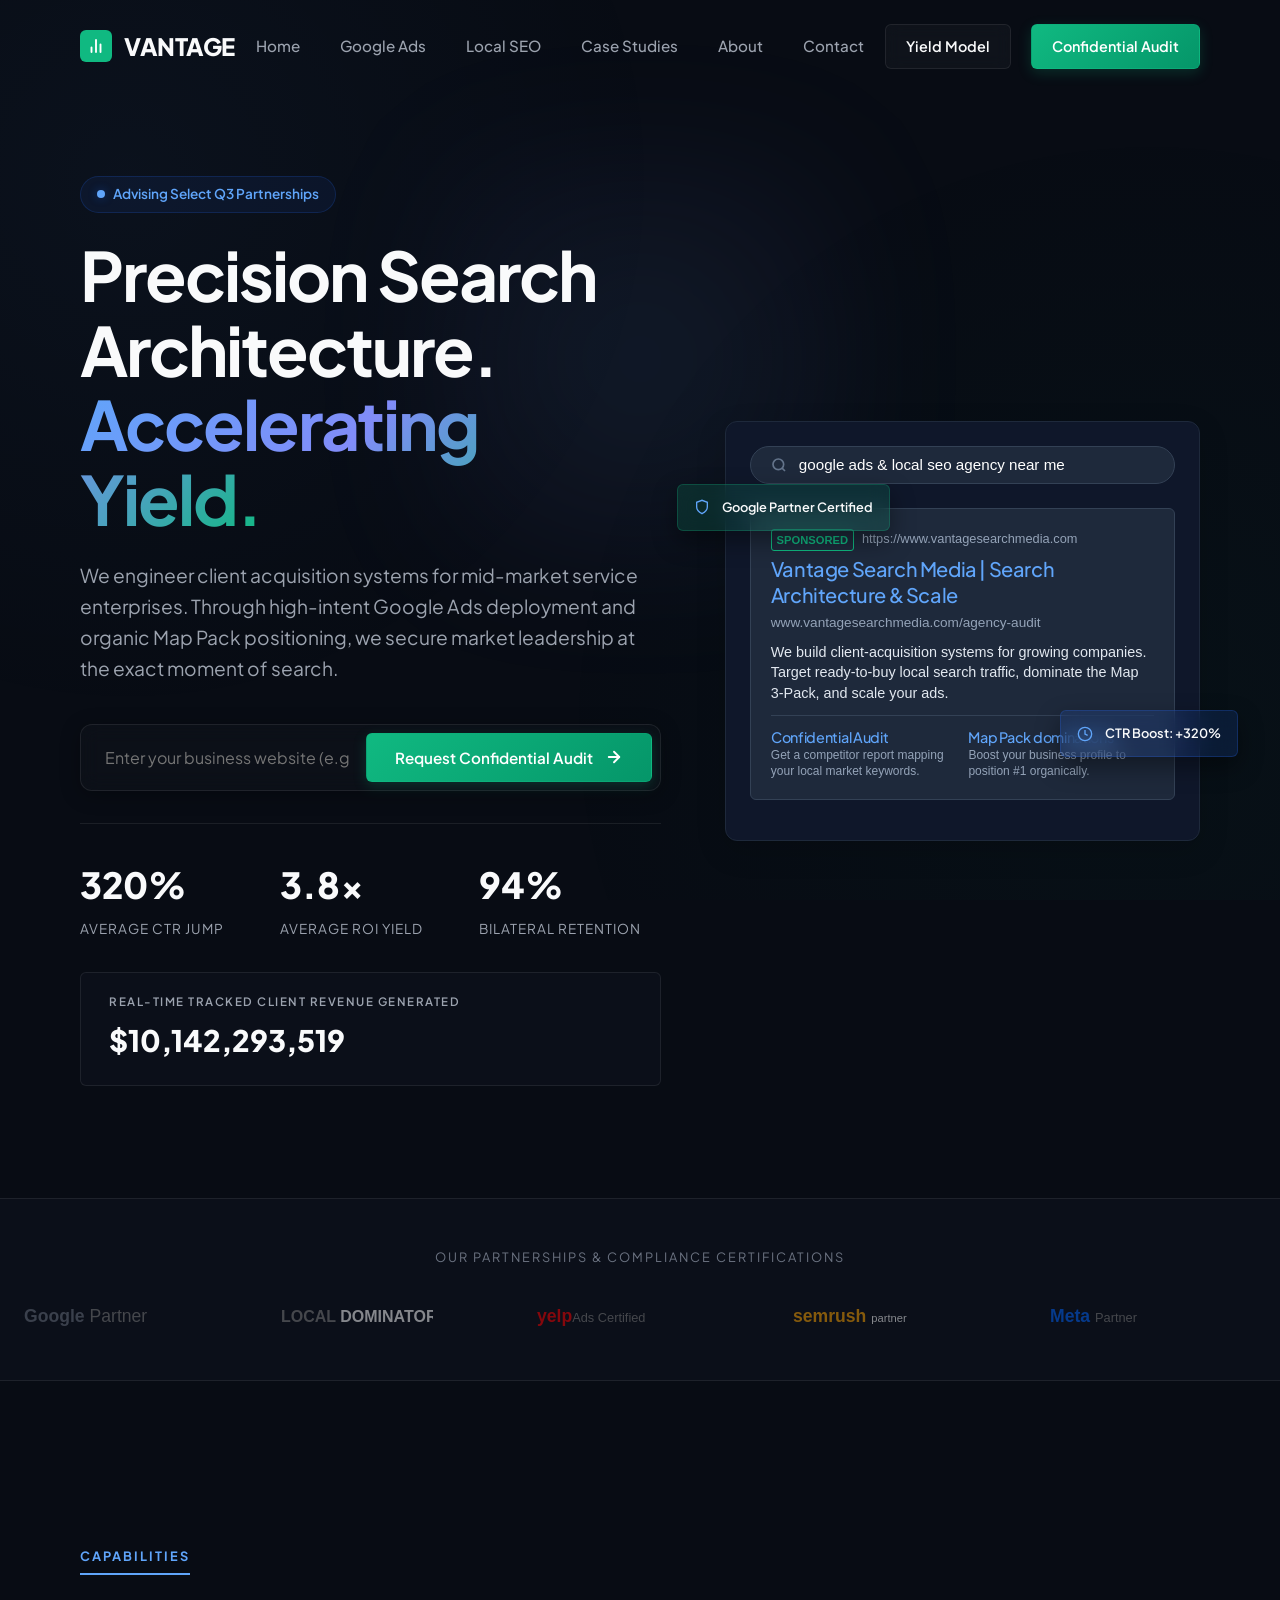
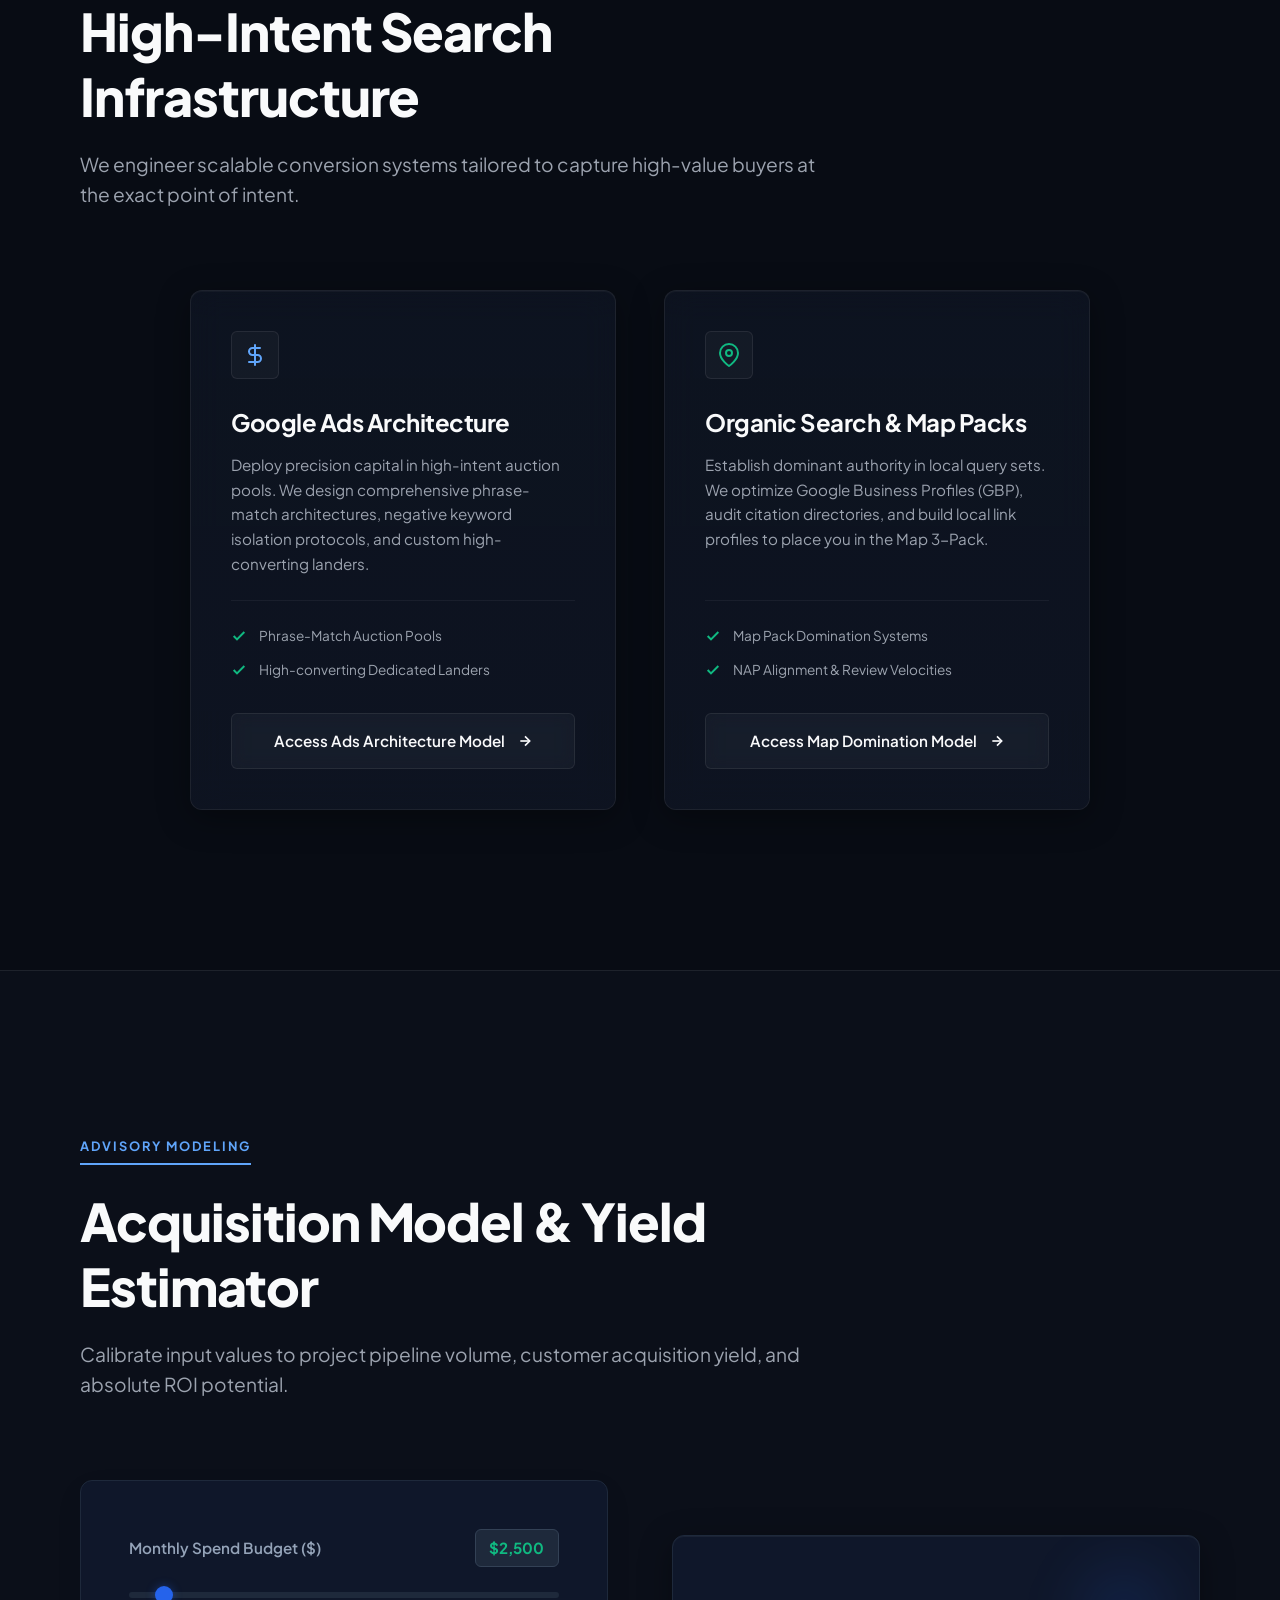
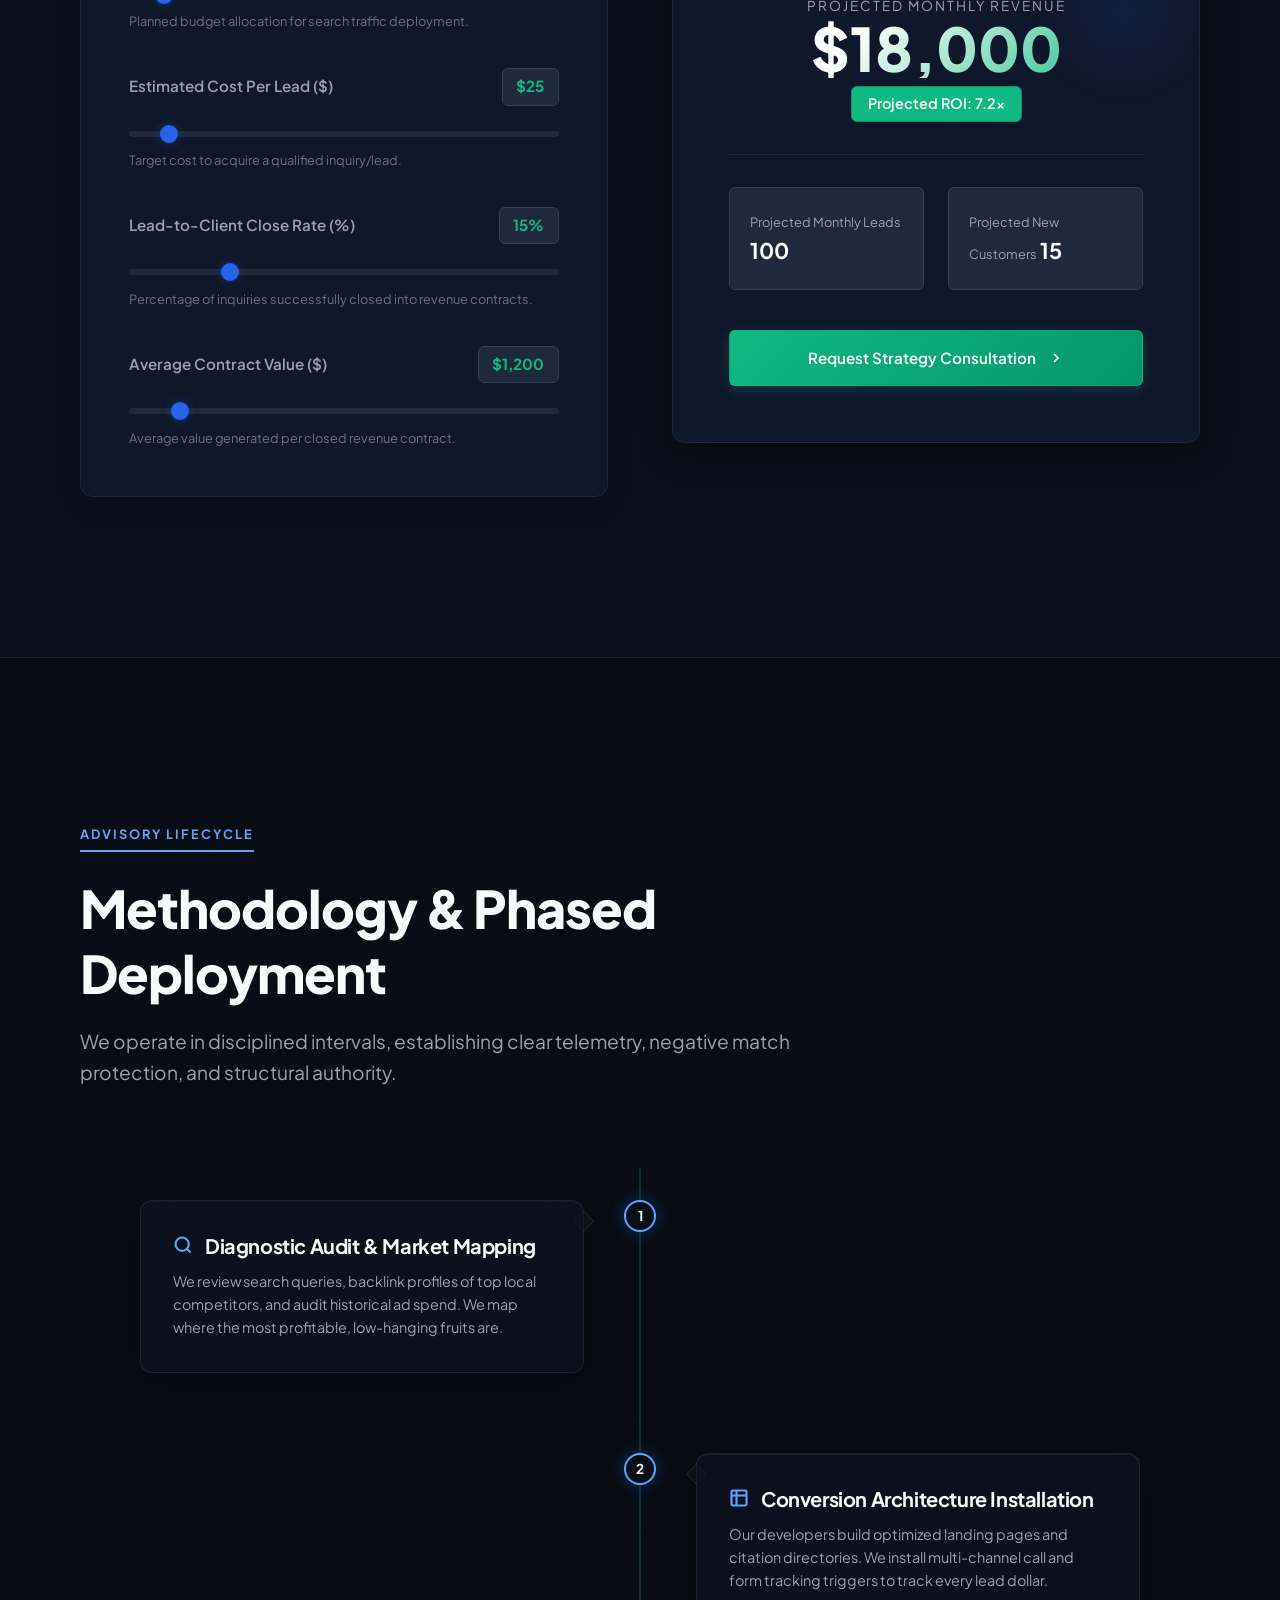
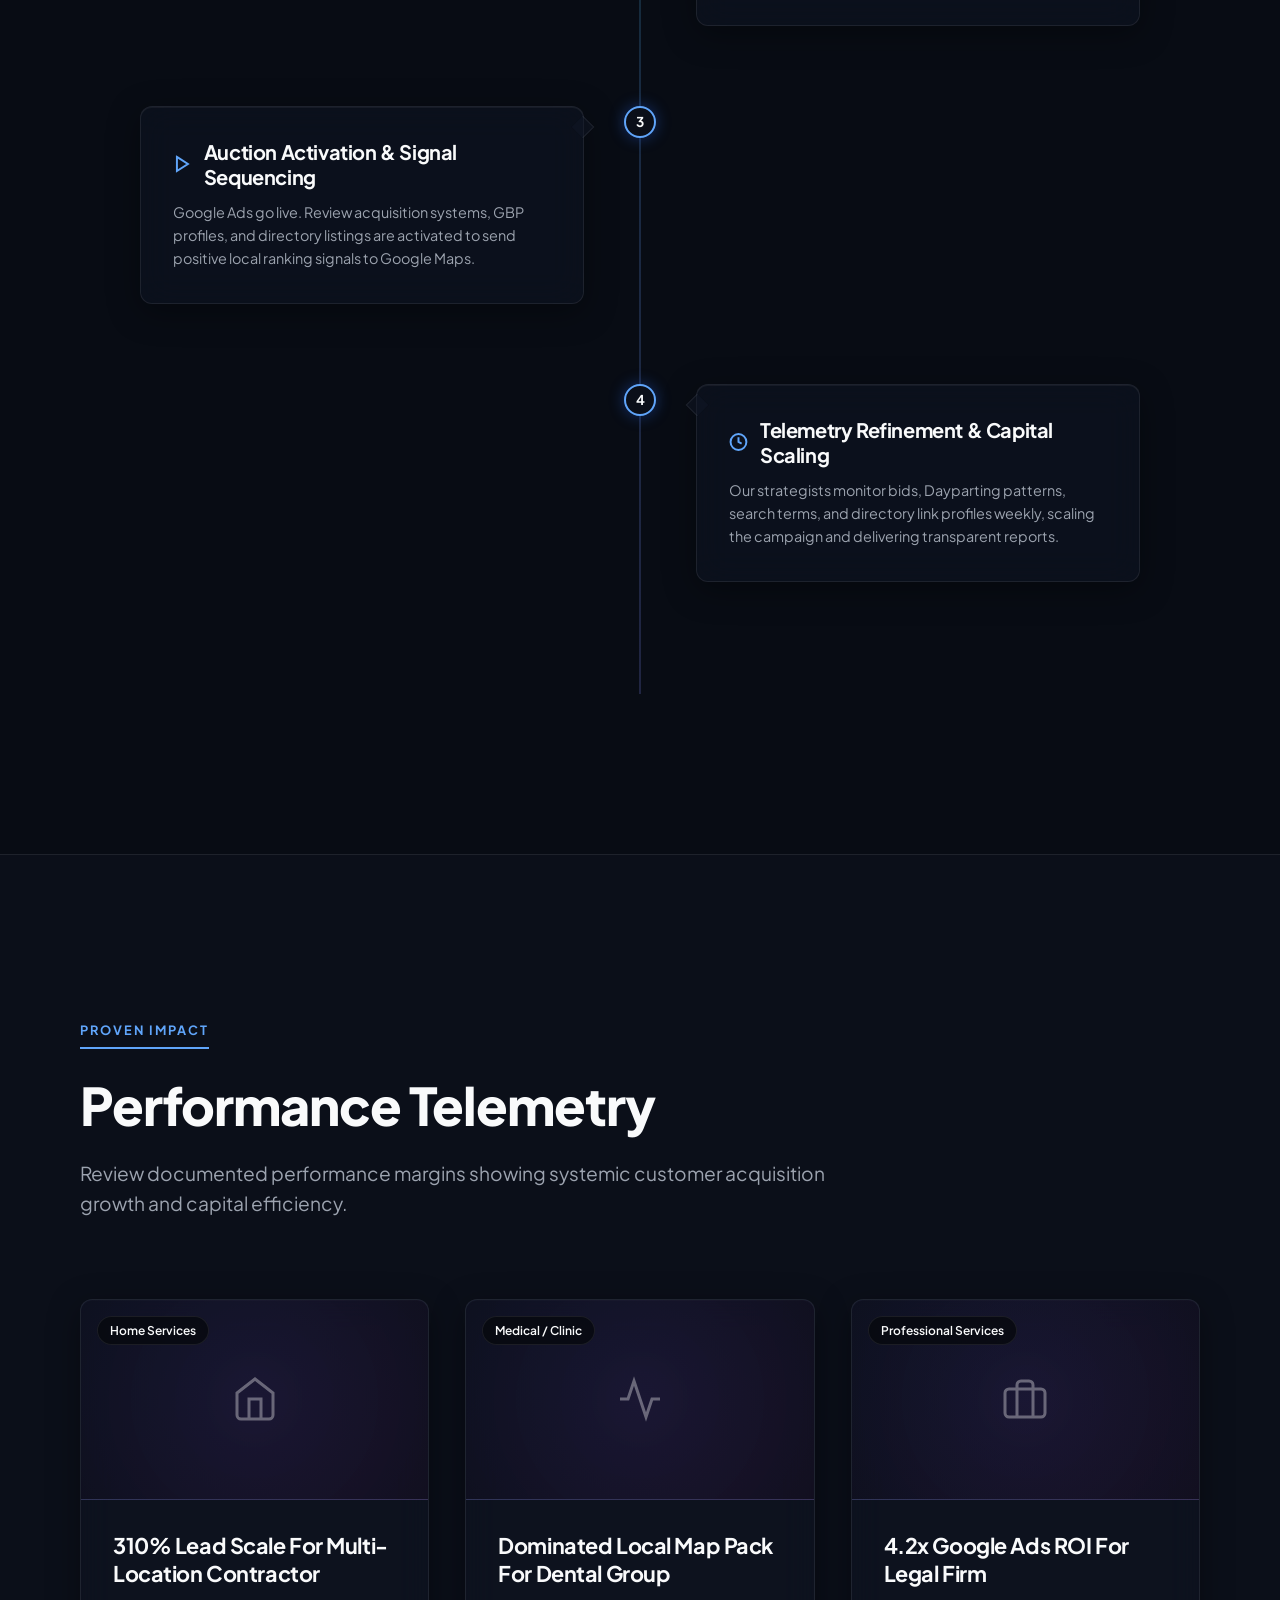
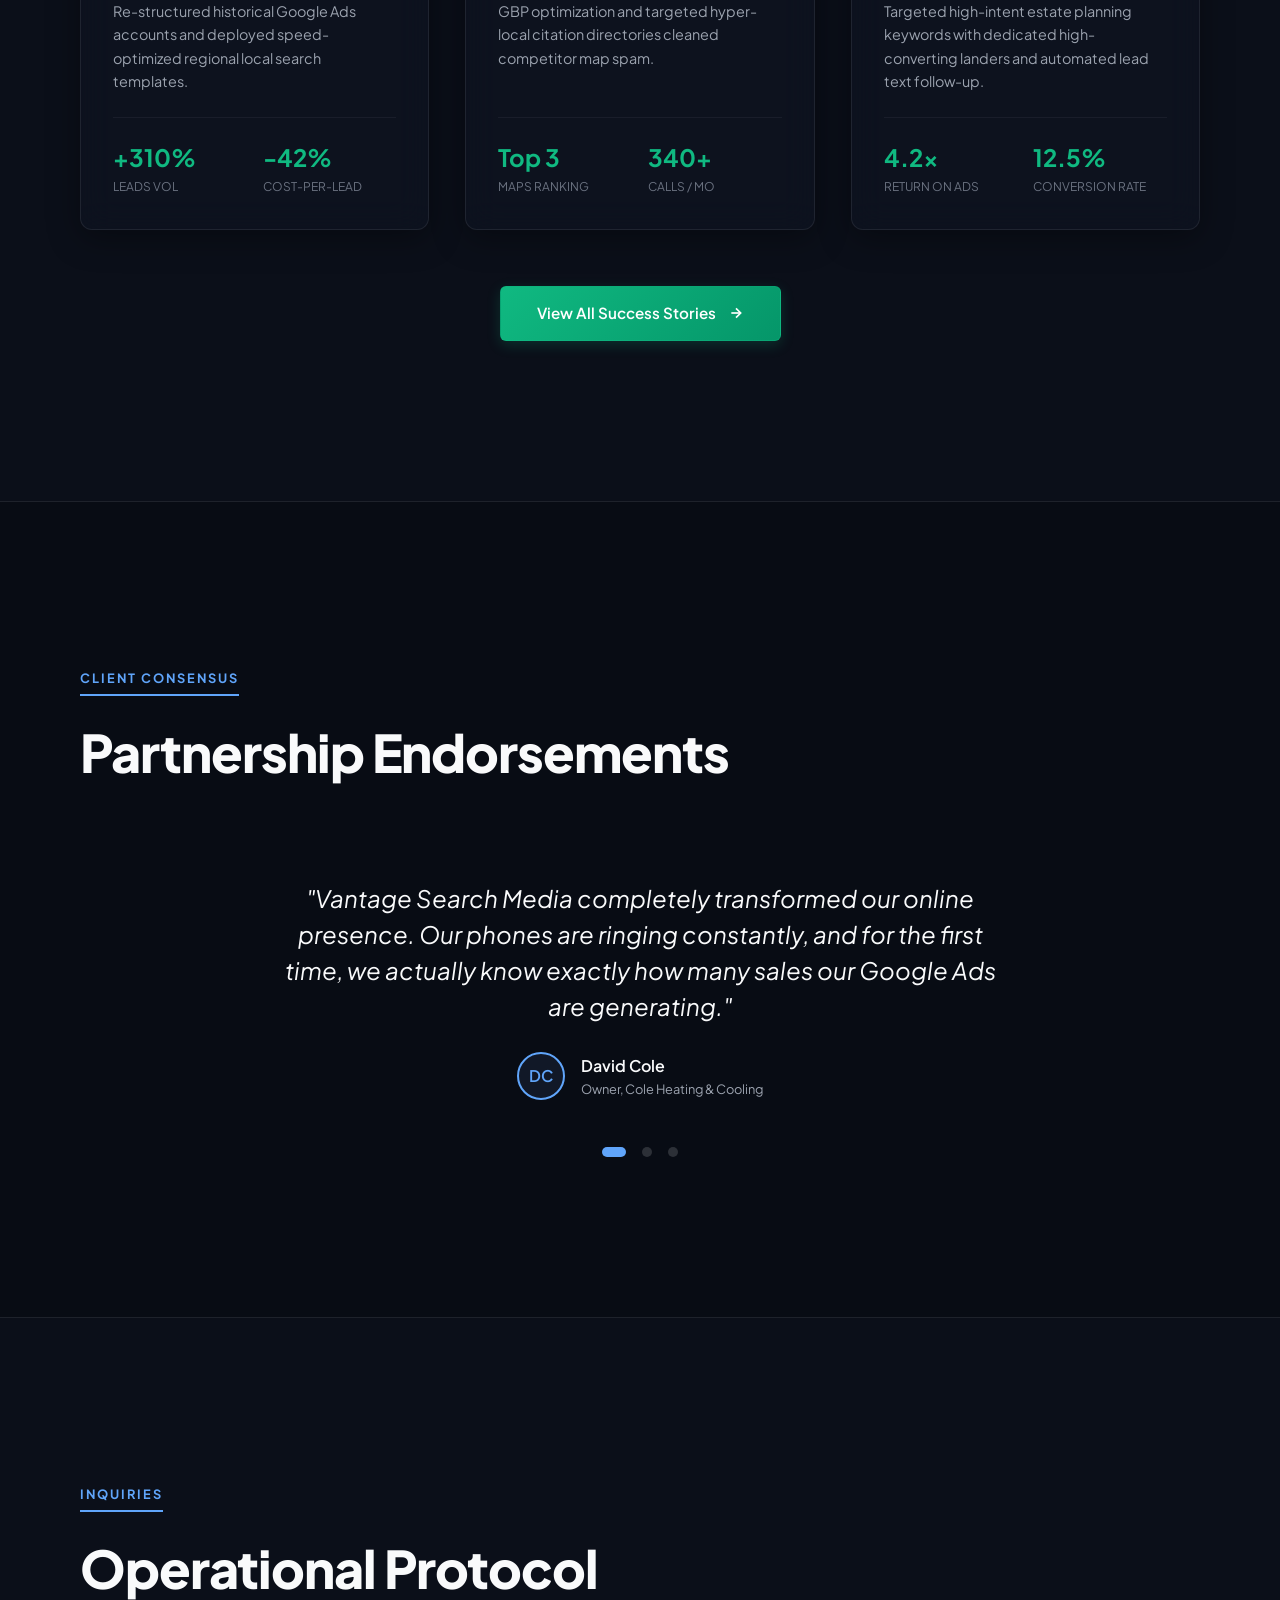
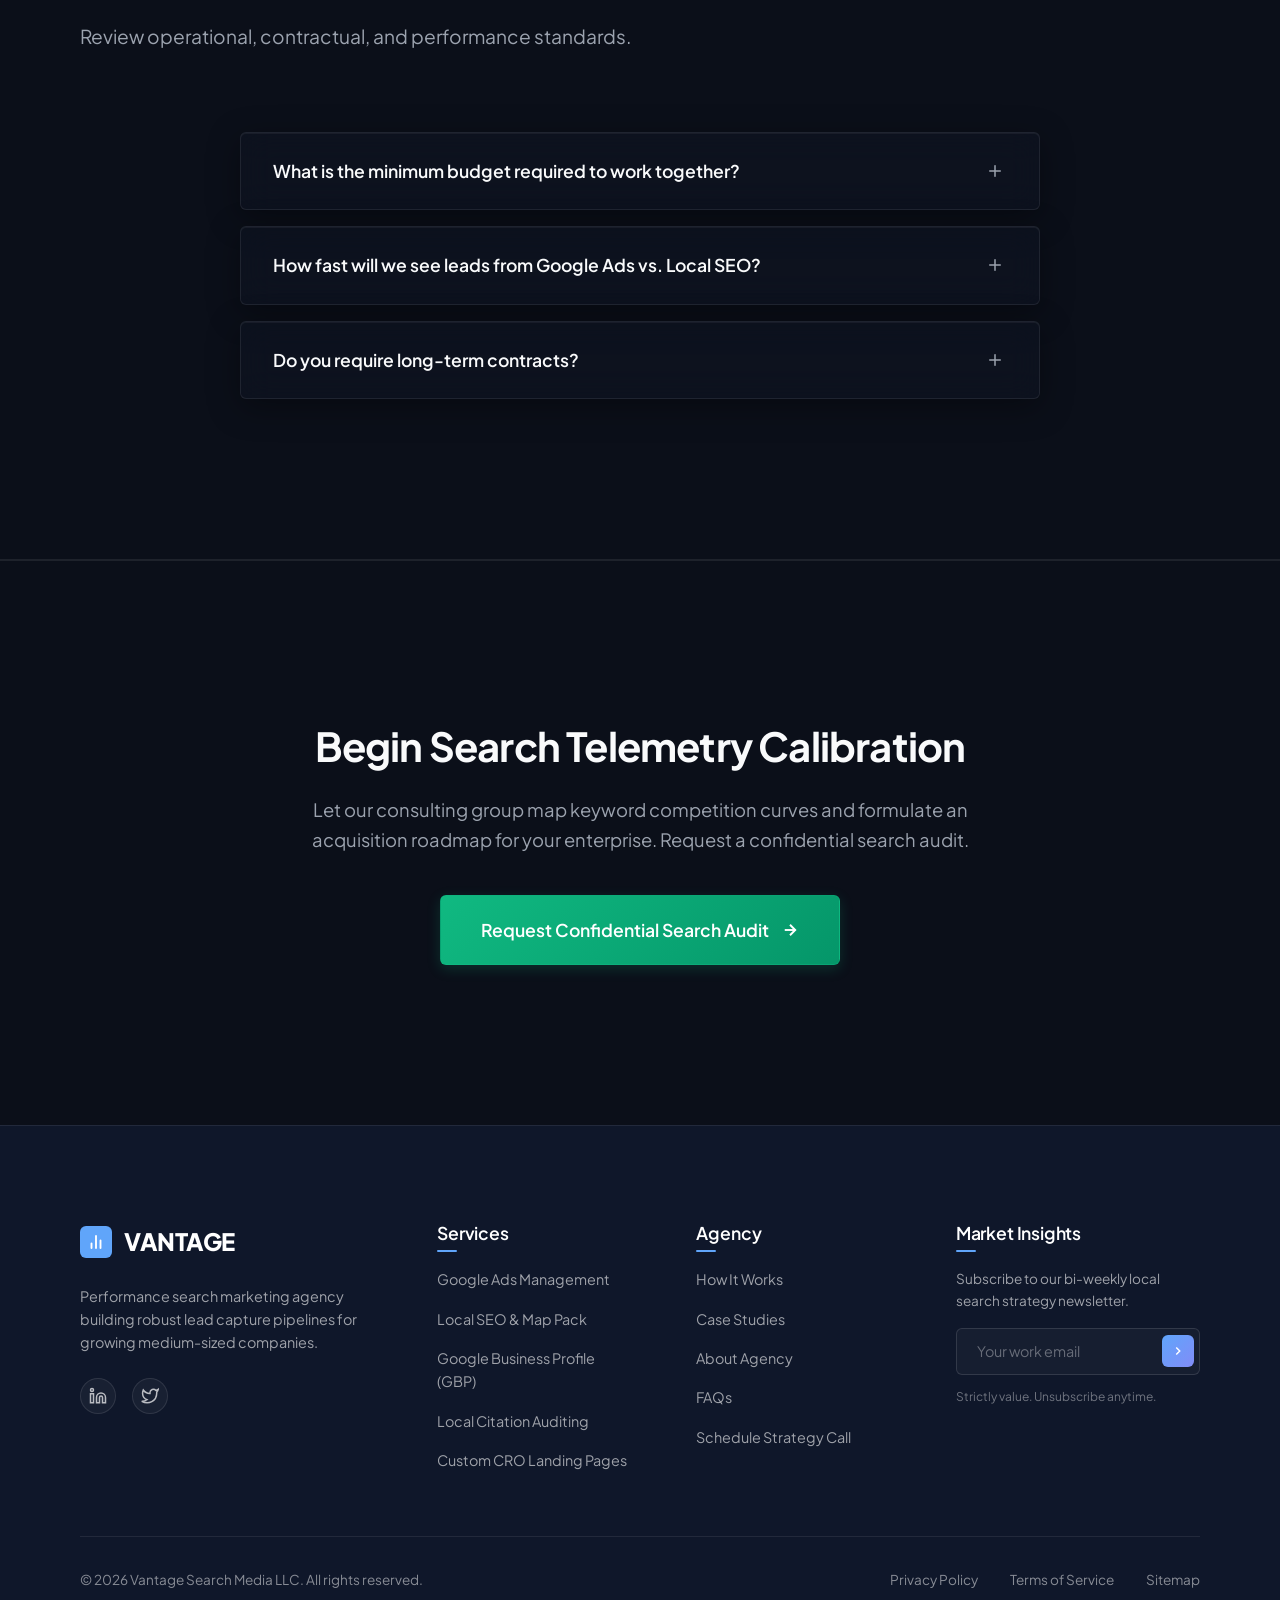
==== commit 340cee36: "design: perfect layouts, fix responsive mobile header overflow, adjust label positioning, and resolv" ====
--- a/index.html
+++ b/index.html
@@ -203,11 +203,31 @@
             <text x="10" y="28" font-family="sans-serif" font-weight="800" font-size="22" fill="#0066ff">Meta <tspan font-weight="400" font-size="16" fill="gray">Partner</tspan></text>
           </svg>
         </div>
-        <div class="logo-slide"><text x="10" y="28" font-family="sans-serif" font-weight="900" font-size="22" fill="white">Google <tspan font-weight="400" fill="gray">Partner</tspan></text></div>
-        <div class="logo-slide"><text x="10" y="28" font-family="sans-serif" font-weight="900" font-size="20" fill="gray">LOCAL <tspan fill="white">DOMINATOR</tspan></text></div>
-        <div class="logo-slide"><text x="10" y="28" font-family="sans-serif" font-weight="900" font-size="22" fill="red">yelp<tspan font-weight="400" font-size="16" fill="gray">Ads Certified</tspan></text></div>
-        <div class="logo-slide"><text x="10" y="28" font-family="sans-serif" font-weight="800" font-size="22" fill="orange">semrush <tspan font-weight="300" font-size="14" fill="white">partner</tspan></text></div>
-        <div class="logo-slide"><text x="10" y="28" font-family="sans-serif" font-weight="800" font-size="22" fill="#0066ff">Meta <tspan font-weight="400" font-size="16" fill="gray">Partner</tspan></text></div>
+        <div class="logo-slide">
+          <svg width="160" height="32" viewBox="0 0 200 40" xmlns="http://www.w3.org/2000/svg">
+            <text x="10" y="28" font-family="sans-serif" font-weight="900" font-size="22" fill="white">Google <tspan font-weight="400" fill="gray">Partner</tspan></text>
+          </svg>
+        </div>
+        <div class="logo-slide">
+          <svg width="160" height="32" viewBox="0 0 200 40" xmlns="http://www.w3.org/2000/svg">
+            <text x="10" y="28" font-family="sans-serif" font-weight="900" font-size="20" fill="gray">LOCAL <tspan fill="white">DOMINATOR</tspan></text>
+          </svg>
+        </div>
+        <div class="logo-slide">
+          <svg width="160" height="32" viewBox="0 0 200 40" xmlns="http://www.w3.org/2000/svg">
+            <text x="10" y="28" font-family="sans-serif" font-weight="900" font-size="22" fill="red">yelp<tspan font-weight="400" font-size="16" fill="gray">Ads Certified</tspan></text>
+          </svg>
+        </div>
+        <div class="logo-slide">
+          <svg width="160" height="32" viewBox="0 0 200 40" xmlns="http://www.w3.org/2000/svg">
+            <text x="10" y="28" font-family="sans-serif" font-weight="800" font-size="22" fill="orange">semrush <tspan font-weight="300" font-size="14" fill="white">partner</tspan></text>
+          </svg>
+        </div>
+        <div class="logo-slide">
+          <svg width="160" height="32" viewBox="0 0 200 40" xmlns="http://www.w3.org/2000/svg">
+            <text x="10" y="28" font-family="sans-serif" font-weight="800" font-size="22" fill="#0066ff">Meta <tspan font-weight="400" font-size="16" fill="gray">Partner</tspan></text>
+          </svg>
+        </div>
       </div>
     </div>
   </section>
@@ -221,7 +241,7 @@
         <p>We engineer scalable conversion systems tailored to capture high-value buyers at the exact point of intent.</p>
       </div>
 
-      <div class="services-grid" style="grid-template-cols: 1fr 1fr; gap: 3rem; max-width: 900px; margin: 0 auto;">
+      <div class="services-grid" style="grid-template-columns: 1fr 1fr; gap: 3rem; max-width: 900px; margin: 0 auto;">
         <!-- Google Ads Summary -->
         <div class="service-card glass glass-hover">
           <div class="service-icon" style="color: var(--accent-indigo);">
--- a/styles.css
+++ b/styles.css
@@ -4,34 +4,34 @@
    DESIGN TOKENS & VARIABLES
    ========================================== */
 :root {
-  --bg-primary: #FFFFFF; /* Pure White */
-  --bg-secondary: #F8FAFC; /* Soft slate/ice for secondary backgrounds */
-  --bg-tertiary: #F1F5F9; /* Slate border and structure shade */
-  
-  --text-primary: #0F172A; /* Deep Trust Slate / Navy */
-  --text-secondary: #475569; /* Muted Slate */
-  --text-muted: #64748B; /* Slate Gray */
-  
-  --accent-emerald: #10B981; /* Vibrant Emerald Green for conversions/success */
+  --bg-primary: #080C14; /* Deep Space Dark background */
+  --bg-secondary: #0B0F19; /* Lighter section slate dark */
+  --bg-tertiary: #111827; /* Structural dark border/shade */
+  
+  --text-primary: #F9FAFB; /* Pure bright white/slate */
+  --text-secondary: #9CA3AF; /* Muted gray text */
+  --text-muted: #6B7280; /* Darker gray for flat info text */
+  
+  --accent-emerald: #10B981; /* Glowing Neon Emerald */
   --accent-emerald-rgb: 16, 185, 129;
-  --accent-indigo: #2563EB; /* Royal Blue for trust anchors */
-  --accent-indigo-rgb: 37, 99, 235;
-  --accent-purple: #1D4ED8; /* Deep Navy Blue */
-  --accent-purple-rgb: 29, 78, 216;
+  --accent-indigo: #60A5FA; /* Glowing Electric Blue */
+  --accent-indigo-rgb: 96, 165, 250;
+  --accent-purple: #818CF8; /* Electric Indigo */
+  --accent-purple-rgb: 129, 140, 248;
   
   --gradient-primary: linear-gradient(135deg, var(--accent-indigo) 0%, var(--accent-purple) 100%);
-  --gradient-secondary: linear-gradient(135deg, rgba(37, 99, 235, 0.08) 0%, rgba(16, 185, 129, 0.08) 100%);
-  --gradient-card: linear-gradient(180deg, #FFFFFF 0%, #F8FAFC 100%);
-  
-  --glass-bg: #FFFFFF;
-  --glass-border: #E2E8F0; /* Clean light slate border */
-  --glass-border-hover: #CBD5E1;
-  --glass-shadow: 0 4px 6px -1px rgba(15, 23, 42, 0.05), 0 2px 4px -2px rgba(15, 23, 42, 0.05); /* Modern soft shadow */
+  --gradient-secondary: linear-gradient(135deg, rgba(96, 165, 250, 0.1) 0%, rgba(16, 185, 129, 0.1) 100%);
+  --gradient-card: linear-gradient(180deg, rgba(17, 24, 39, 0.7) 0%, rgba(17, 24, 39, 0.9) 100%);
+  
+  --glass-bg: rgba(17, 24, 39, 0.45); /* Semi-transparent dark slate */
+  --glass-border: rgba(255, 255, 255, 0.08); /* White translucency border */
+  --glass-border-hover: rgba(96, 165, 250, 0.25); /* Electric Blue highlight */
+  --glass-shadow: 0 8px 32px 0 rgba(0, 0, 0, 0.35); /* Heavy deep shadow */
   
   --font-heading: 'Plus Jakarta Sans', sans-serif;
   --font-body: 'Plus Jakarta Sans', sans-serif;
   
-  --radius-sm: 6px; /* Slightly softer radius for a modern SaaS/direct-response look */
+  --radius-sm: 6px;
   --radius-md: 12px;
   --radius-lg: 16px;
   --radius-full: 9999px;
@@ -62,6 +62,21 @@
   font-family: var(--font-body);
   line-height: 1.62;
   overflow-x: hidden;
+  position: relative;
+}
+
+body::before {
+  content: '';
+  position: fixed;
+  top: 0;
+  left: 0;
+  width: 100%;
+  height: 100%;
+  background: 
+    radial-gradient(circle at 10% 20%, rgba(96, 165, 250, 0.04) 0%, transparent 40%),
+    radial-gradient(circle at 90% 80%, rgba(16, 185, 129, 0.03) 0%, transparent 45%);
+  z-index: -1;
+  pointer-events: none;
 }
 
 h1, h2, h3, h4, h5, h6 {
@@ -130,7 +145,7 @@
 }
 
 .text-gradient {
-  background: var(--gradient-primary);
+  background: linear-gradient(135deg, #60A5FA 0%, #818CF8 50%, #10B981 100%);
   -webkit-background-clip: text;
   background-clip: text;
   -webkit-text-fill-color: transparent;
@@ -139,15 +154,19 @@
 
 .glass {
   background: var(--glass-bg);
+  backdrop-filter: blur(16px);
+  -webkit-backdrop-filter: blur(16px);
   border: 1px solid var(--glass-border);
-  box-shadow: var(--glass-shadow); /* modern conversion-focused shadow */
+  box-shadow: var(--glass-shadow), inset 0 1px 0 0 rgba(255, 255, 255, 0.05);
   border-radius: var(--radius-md);
-  transition: border-color var(--transition-normal), background var(--transition-normal), box-shadow var(--transition-normal);
+  transition: border-color var(--transition-normal), background var(--transition-normal), box-shadow var(--transition-normal), transform var(--transition-normal);
 }
 
 .glass-hover:hover {
   border-color: var(--glass-border-hover);
-  background: var(--bg-secondary);
+  background: rgba(17, 24, 39, 0.6);
+  box-shadow: 0 12px 40px 0 rgba(0, 0, 0, 0.45), 0 0 15px rgba(96, 165, 250, 0.1);
+  transform: translateY(-4px);
 }
 
 .section-header {
@@ -199,28 +218,33 @@
 }
 
 .btn-primary {
-  background: var(--accent-emerald);
+  background: linear-gradient(135deg, var(--accent-emerald) 0%, #059669 100%);
   color: #FFFFFF;
-  border: 1px solid var(--accent-emerald);
+  border: 1px solid rgba(16, 185, 129, 0.3);
+  box-shadow: 0 4px 14px 0 rgba(16, 185, 129, 0.2);
 }
 
 .btn-primary:hover {
-  background: #059669;
-  border-color: #059669;
+  background: linear-gradient(135deg, #34D399 0%, #059669 100%);
+  border-color: rgba(16, 185, 129, 0.5);
+  color: #FFFFFF;
+  box-shadow: 0 6px 20px 0 rgba(16, 185, 129, 0.35), 0 0 10px rgba(16, 185, 129, 0.2);
+  transform: translateY(-2px);
+}
+
+.btn-secondary {
+  background: rgba(255, 255, 255, 0.03);
+  border: 1px solid rgba(255, 255, 255, 0.08);
+  color: var(--text-primary);
+  backdrop-filter: blur(8px);
+}
+
+.btn-secondary:hover {
+  background: rgba(255, 255, 255, 0.08);
+  border-color: rgba(255, 255, 255, 0.15);
   color: #FFFFFF;
   transform: translateY(-2px);
-}
-
-.btn-secondary {
-  background: transparent;
-  border: 1px solid var(--text-primary);
-  color: var(--text-primary);
-}
-
-.btn-secondary:hover {
-  background: var(--text-primary);
-  color: #FFFFFF;
-  transform: translateY(-2px);
+  box-shadow: 0 4px 15px rgba(255, 255, 255, 0.05);
 }
 
 .btn-icon {
@@ -248,11 +272,11 @@
 
 .navbar.scrolled {
   padding: 1rem 0;
-  background: rgba(255, 255, 255, 0.96);
+  background: rgba(8, 12, 20, 0.85); /* Blurred dark glass background */
   backdrop-filter: blur(20px);
   -webkit-backdrop-filter: blur(20px);
-  border-bottom: 1px solid var(--glass-border);
-  box-shadow: 0 4px 20px rgba(15, 23, 42, 0.02);
+  border-bottom: 1px solid rgba(255, 255, 255, 0.08);
+  box-shadow: 0 4px 20px rgba(0, 0, 0, 0.4);
 }
 
 .navbar .container {
@@ -343,9 +367,23 @@
   overflow: hidden;
 }
 
+.hero::before {
+  content: '';
+  position: absolute;
+  top: 30%;
+  left: 50%;
+  transform: translate(-50%, -50%);
+  width: 450px;
+  height: 450px;
+  background: radial-gradient(circle, rgba(96, 165, 250, 0.1) 0%, rgba(129, 140, 248, 0.05) 50%, transparent 100%);
+  filter: blur(60px);
+  z-index: 1;
+  pointer-events: none;
+}
+
 .hero-grid {
   display: grid;
-  grid-template-cols: 1.1fr 0.9fr;
+  grid-template-columns: 1.1fr 0.9fr;
   gap: 4rem;
   align-items: center;
 }
@@ -751,7 +789,7 @@
 
 .services-grid {
   display: grid;
-  grid-template-cols: repeat(3, 1fr);
+  grid-template-columns: repeat(3, 1fr);
   gap: 2rem;
 }
 
@@ -841,7 +879,7 @@
 
 .calculator-grid {
   display: grid;
-  grid-template-cols: 1fr 1fr;
+  grid-template-columns: 1fr 1fr;
   gap: 4rem;
   align-items: center;
 }
@@ -982,7 +1020,7 @@
 
 .result-breakdown {
   display: grid;
-  grid-template-cols: repeat(2, 1fr);
+  grid-template-columns: repeat(2, 1fr);
   gap: 1.5rem;
   margin-bottom: 2.5rem;
 }
@@ -1126,7 +1164,7 @@
    ========================================== */
 .case-studies-grid {
   display: grid;
-  grid-template-cols: repeat(3, 1fr);
+  grid-template-columns: repeat(3, 1fr);
   gap: 2.25rem;
 }
 
@@ -1193,7 +1231,7 @@
 .case-stats {
   margin-top: auto;
   display: grid;
-  grid-template-cols: 1fr 1fr;
+  grid-template-columns: 1fr 1fr;
   gap: 1rem;
   padding-top: 1.25rem;
   border-top: 1px solid rgba(255, 255, 255, 0.05);
@@ -1401,7 +1439,7 @@
 
 .contact-grid {
   display: grid;
-  grid-template-cols: 0.9fr 1.1fr;
+  grid-template-columns: 0.9fr 1.1fr;
   gap: 4rem;
 }
 
@@ -1560,7 +1598,7 @@
 
 .footer-grid {
   display: grid;
-  grid-template-cols: 1.5fr 1fr 1fr 1.25fr;
+  grid-template-columns: 1.5fr 1fr 1fr 1.25fr;
   gap: 4rem;
   margin-bottom: 4rem;
 }
@@ -1817,7 +1855,7 @@
 
 @media (max-width: 1024px) {
   .hero-grid {
-    grid-template-cols: 1fr;
+    grid-template-columns: 1fr;
     gap: 3rem;
     text-align: center;
   }
@@ -1836,11 +1874,11 @@
   }
   
   .services-grid, .case-studies-grid {
-    grid-template-cols: repeat(2, 1fr);
+    grid-template-columns: repeat(2, 1fr);
   }
   
   .calculator-grid {
-    grid-template-cols: 1fr;
+    grid-template-columns: 1fr !important;
     gap: 2.5rem;
   }
   
@@ -1862,12 +1900,12 @@
     font-size: 2.25rem;
   }
   
-  .nav-links, .nav-actions .btn-secondary {
+  .nav-links, .nav-actions .btn-secondary, .nav-actions .btn-primary {
     display: none; /* Hide on mobile, handled by responsive menu */
   }
   
   .footer-grid {
-    grid-template-cols: repeat(2, 1fr);
+    grid-template-columns: repeat(2, 1fr);
     gap: 3rem;
   }
   
@@ -1910,7 +1948,7 @@
   }
   
   .contact-grid {
-    grid-template-cols: 1fr;
+    grid-template-columns: 1fr;
   }
   
   .contact-info {
@@ -1950,7 +1988,7 @@
   }
   
   .services-grid, .case-studies-grid, .footer-grid {
-    grid-template-cols: 1fr;
+    grid-template-columns: 1fr;
   }
   
   .tab-btn {
@@ -1963,7 +2001,7 @@
   }
   
   .result-breakdown {
-    grid-template-cols: 1fr;
+    grid-template-columns: 1fr;
   }
   
   .footer-bottom {
@@ -2004,7 +2042,7 @@
 /* Checklist Grid */
 .checklist-grid {
   display: grid;
-  grid-template-cols: repeat(2, 1fr);
+  grid-template-columns: repeat(2, 1fr);
   gap: 2rem;
   margin-top: 2.5rem;
 }
@@ -2048,7 +2086,7 @@
 /* About Team Section */
 .team-grid {
   display: grid;
-  grid-template-cols: repeat(3, 1fr);
+  grid-template-columns: repeat(3, 1fr);
   gap: 2rem;
   margin-top: 3rem;
 }
@@ -2097,7 +2135,7 @@
 /* Technology Stack Grid */
 .tool-grid {
   display: grid;
-  grid-template-cols: repeat(6, 1fr);
+  grid-template-columns: repeat(6, 1fr);
   gap: 1.5rem;
   margin-top: 3rem;
 }
@@ -2144,7 +2182,7 @@
 
 .calendar-grid {
   display: grid;
-  grid-template-cols: repeat(7, 1fr);
+  grid-template-columns: repeat(7, 1fr);
   gap: 0.5rem;
 }
 
@@ -2199,7 +2237,7 @@
 
 .time-slots {
   display: none;
-  grid-template-cols: repeat(3, 1fr);
+  grid-template-columns: repeat(3, 1fr);
   gap: 0.75rem;
   margin-top: 2rem;
   border-top: 1px solid rgba(255, 255, 255, 0.05);
@@ -2240,25 +2278,25 @@
 
 @media (max-width: 1024px) {
   .team-grid {
-    grid-template-cols: repeat(2, 1fr);
+    grid-template-columns: repeat(2, 1fr);
   }
   .tool-grid {
-    grid-template-cols: repeat(4, 1fr);
+    grid-template-columns: repeat(4, 1fr);
   }
 }
 
 @media (max-width: 768px) {
   .checklist-grid {
-    grid-template-cols: 1fr;
+    grid-template-columns: 1fr;
   }
   .team-grid, .tool-grid {
-    grid-template-cols: 1fr;
+    grid-template-columns: 1fr;
   }
   .subpage-hero h1 {
     font-size: 2.5rem;
   }
   .time-slots {
-    grid-template-cols: repeat(2, 1fr);
+    grid-template-columns: repeat(2, 1fr);
   }
 }
 
@@ -2339,7 +2377,7 @@
 .serp-headline {
   font-size: 1.25rem;
   font-weight: 500;
-  color: #2563EB !important; /* Royal Blue ad link */
+  color: #60A5FA !important; /* Royal Blue ad link */
   margin-bottom: 0.25rem;
   line-height: 1.3;
 }
@@ -2360,7 +2398,7 @@
 
 .serp-extensions {
   display: grid;
-  grid-template-cols: 1fr 1fr;
+  grid-template-columns: 1fr 1fr;
   gap: 0.75rem;
   border-top: 1px solid #334155 !important;
   padding-top: 0.75rem;
@@ -2369,7 +2407,7 @@
 .serp-extension-item h5 {
   font-size: 0.9rem;
   font-weight: 500;
-  color: #2563EB !important;
+  color: #60A5FA !important;
   margin-bottom: 0.15rem;
 }
 
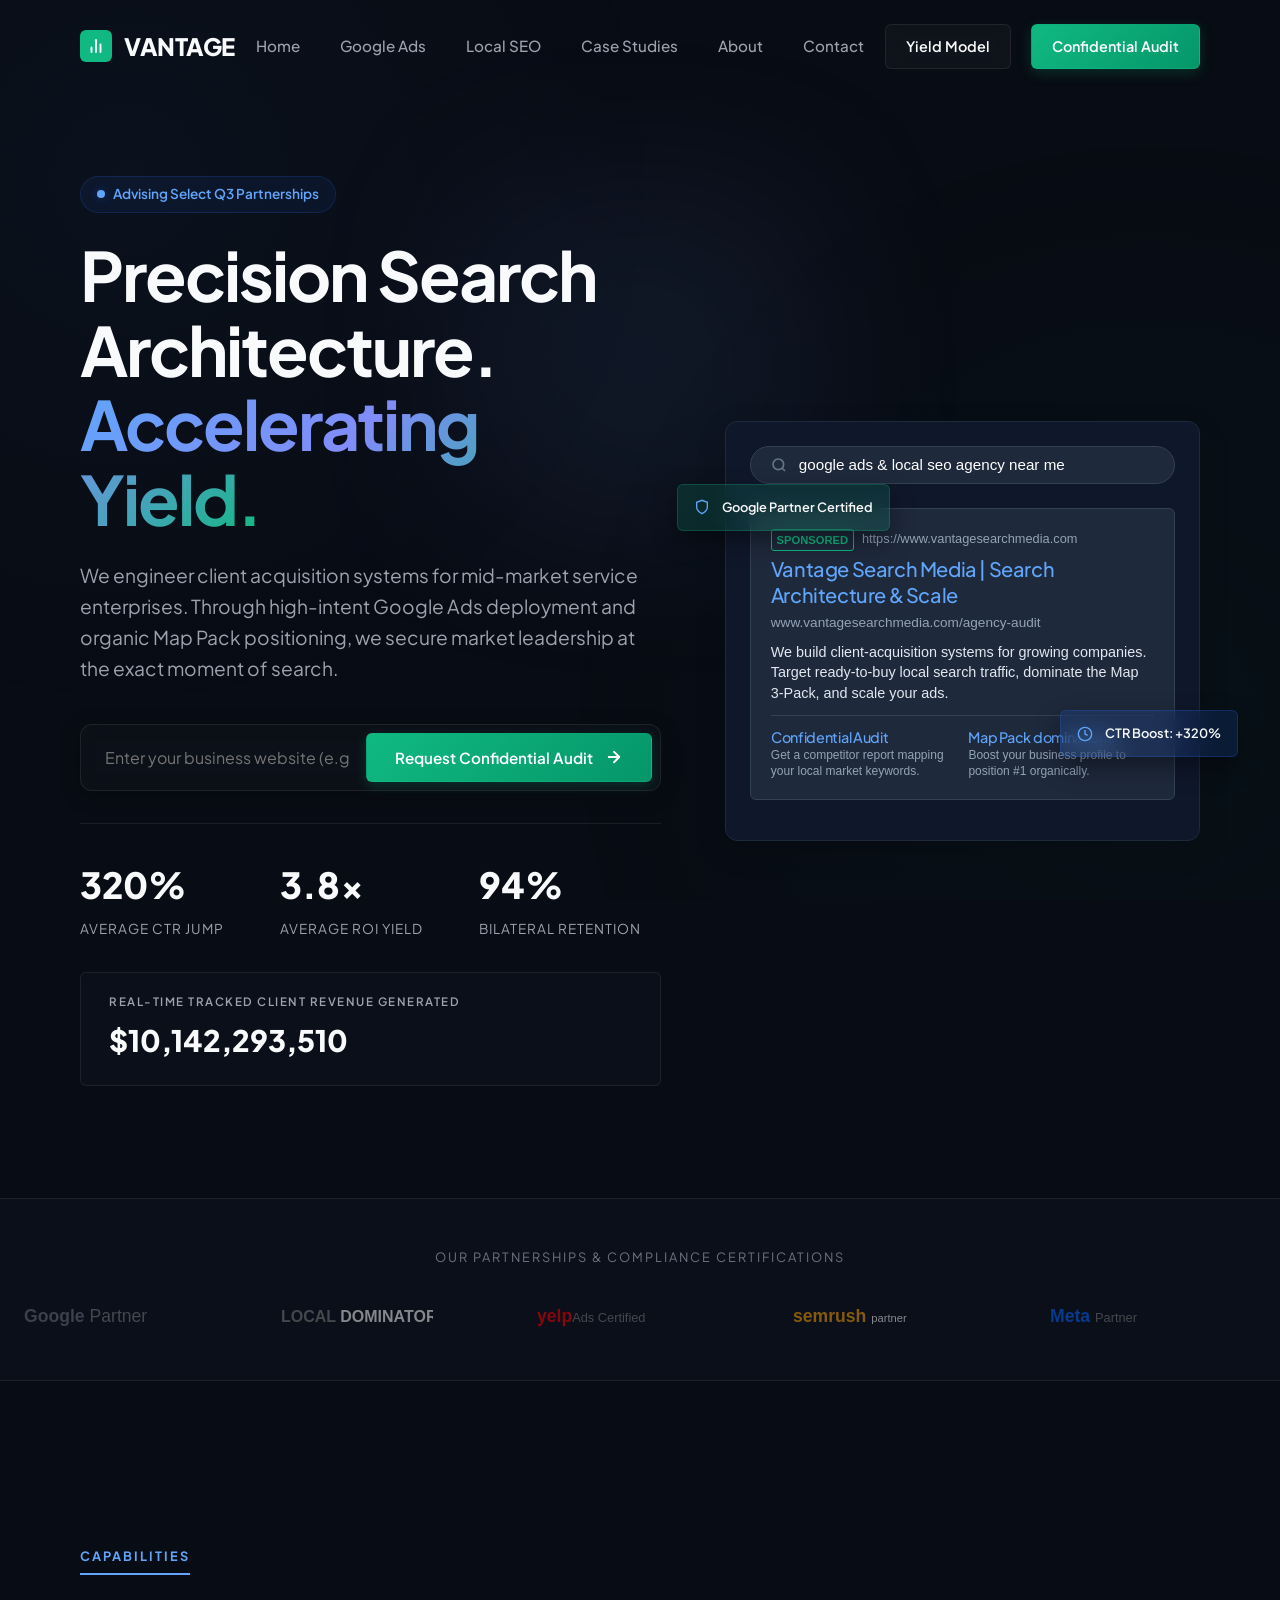
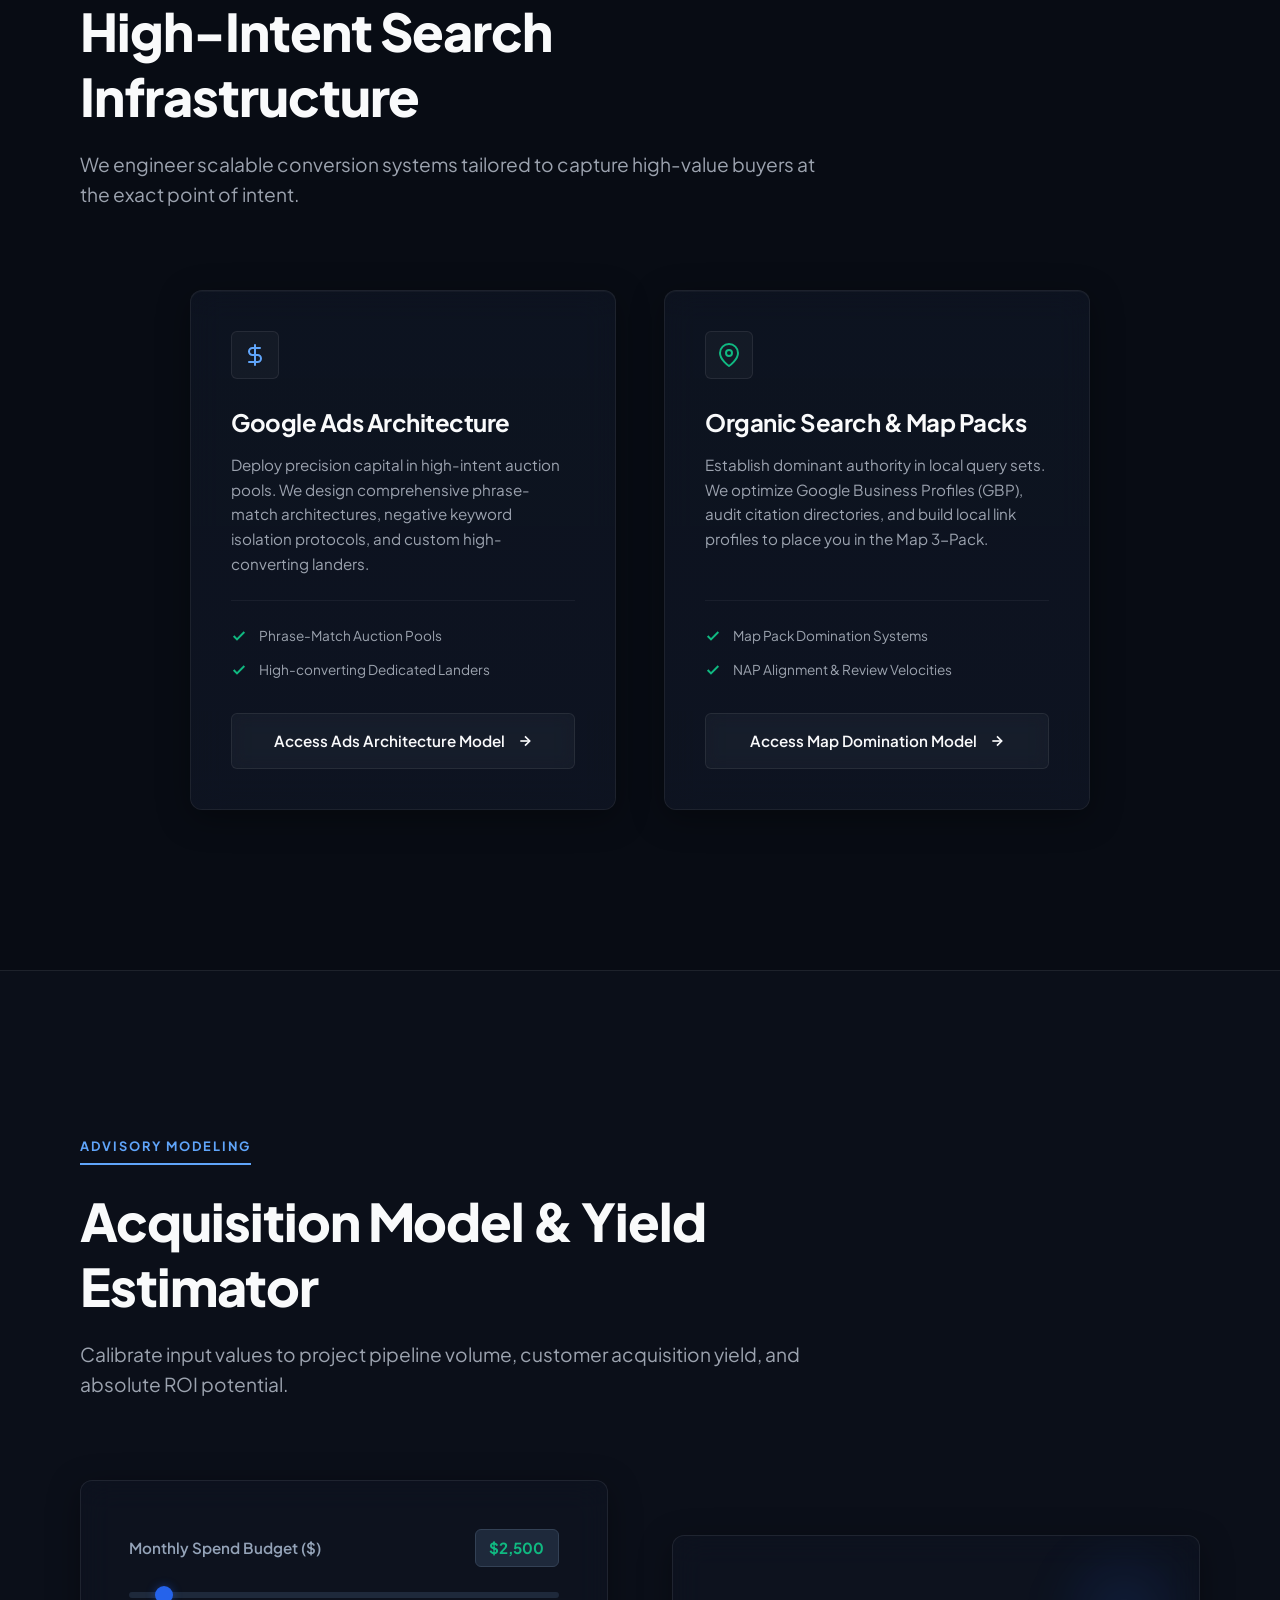
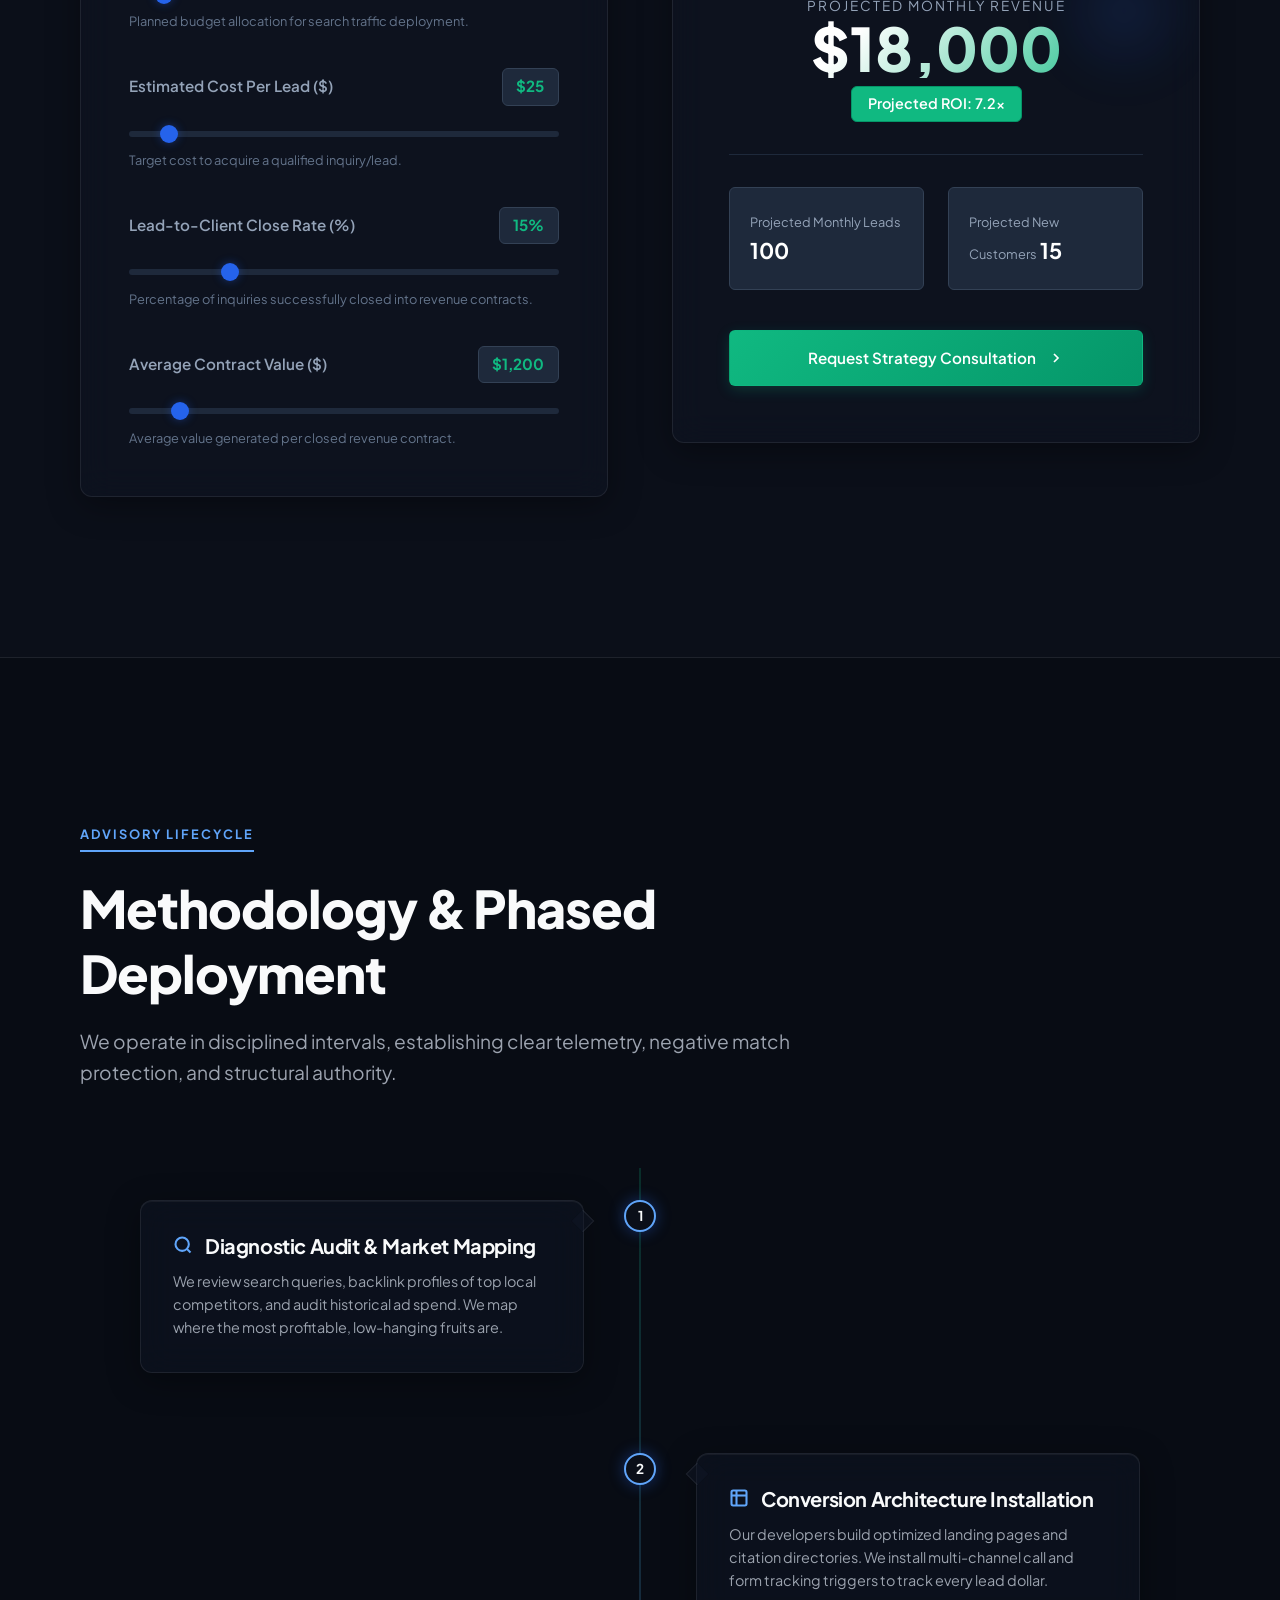
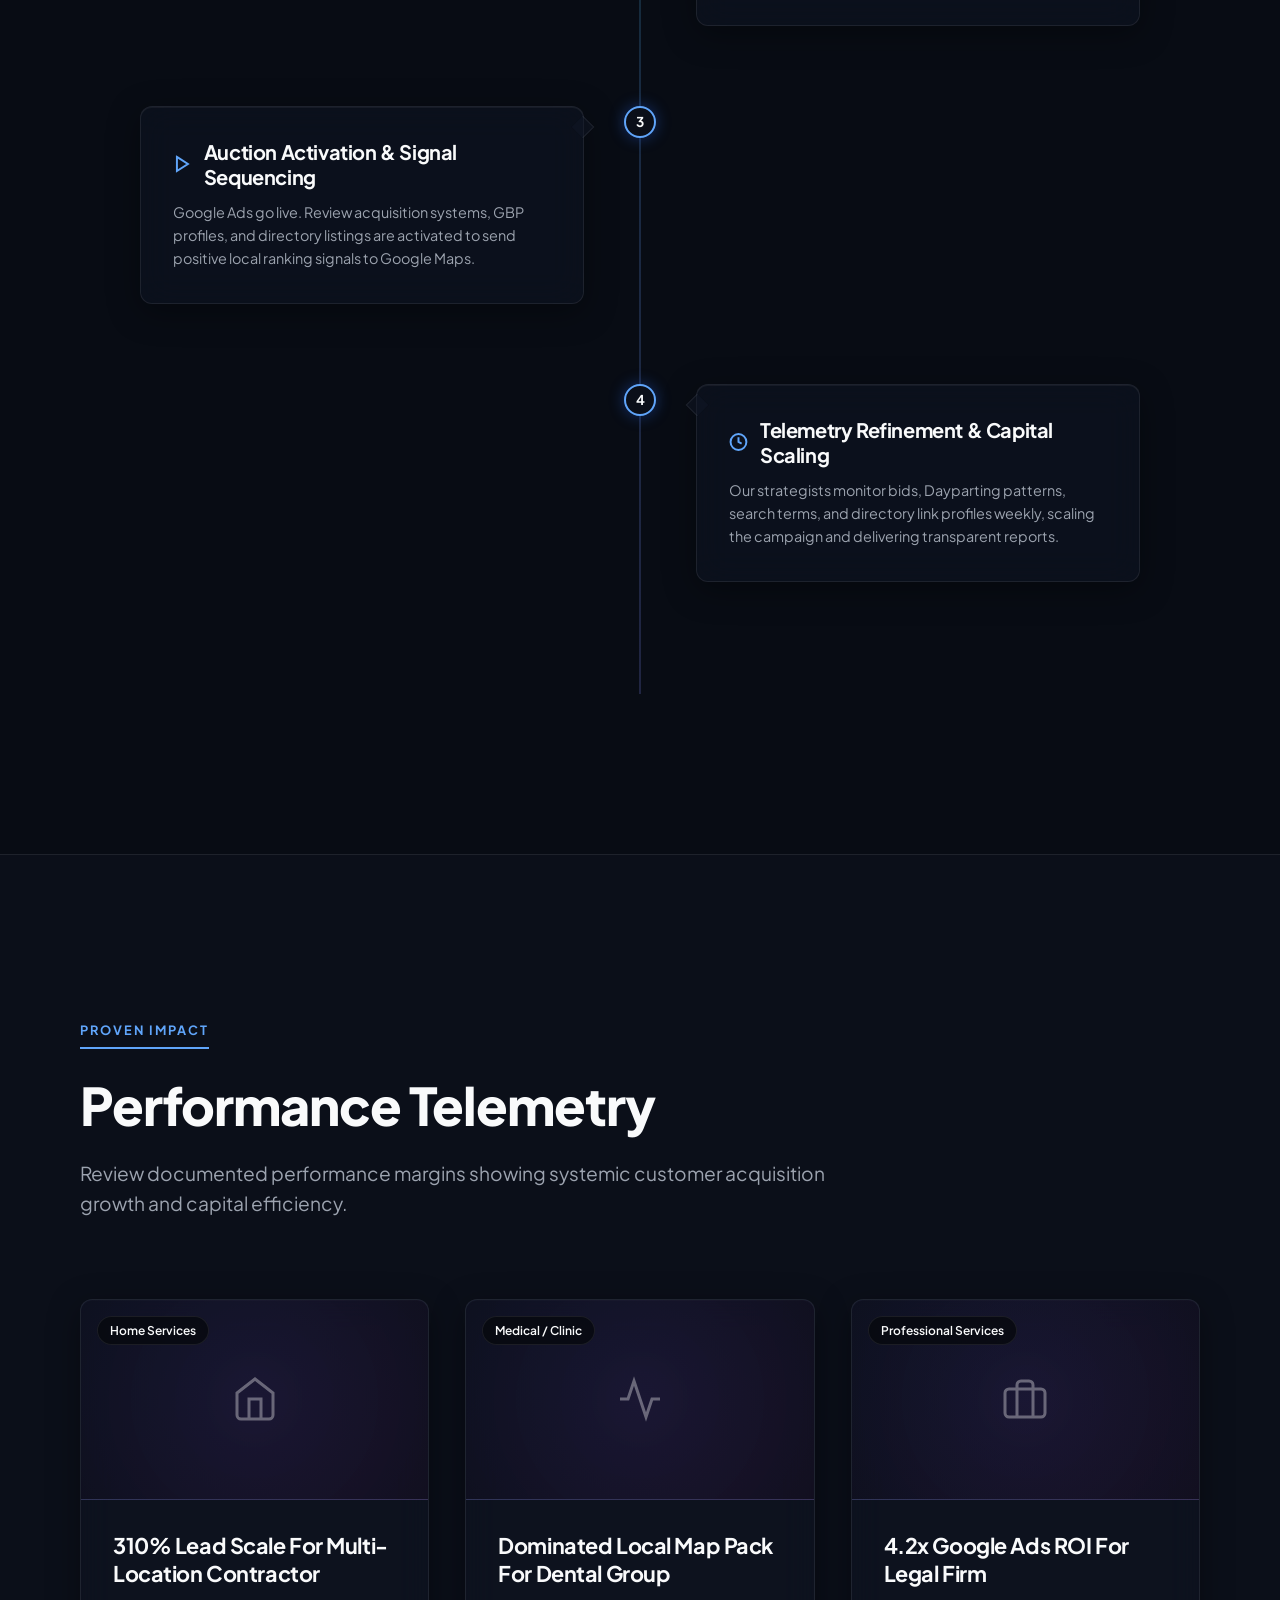
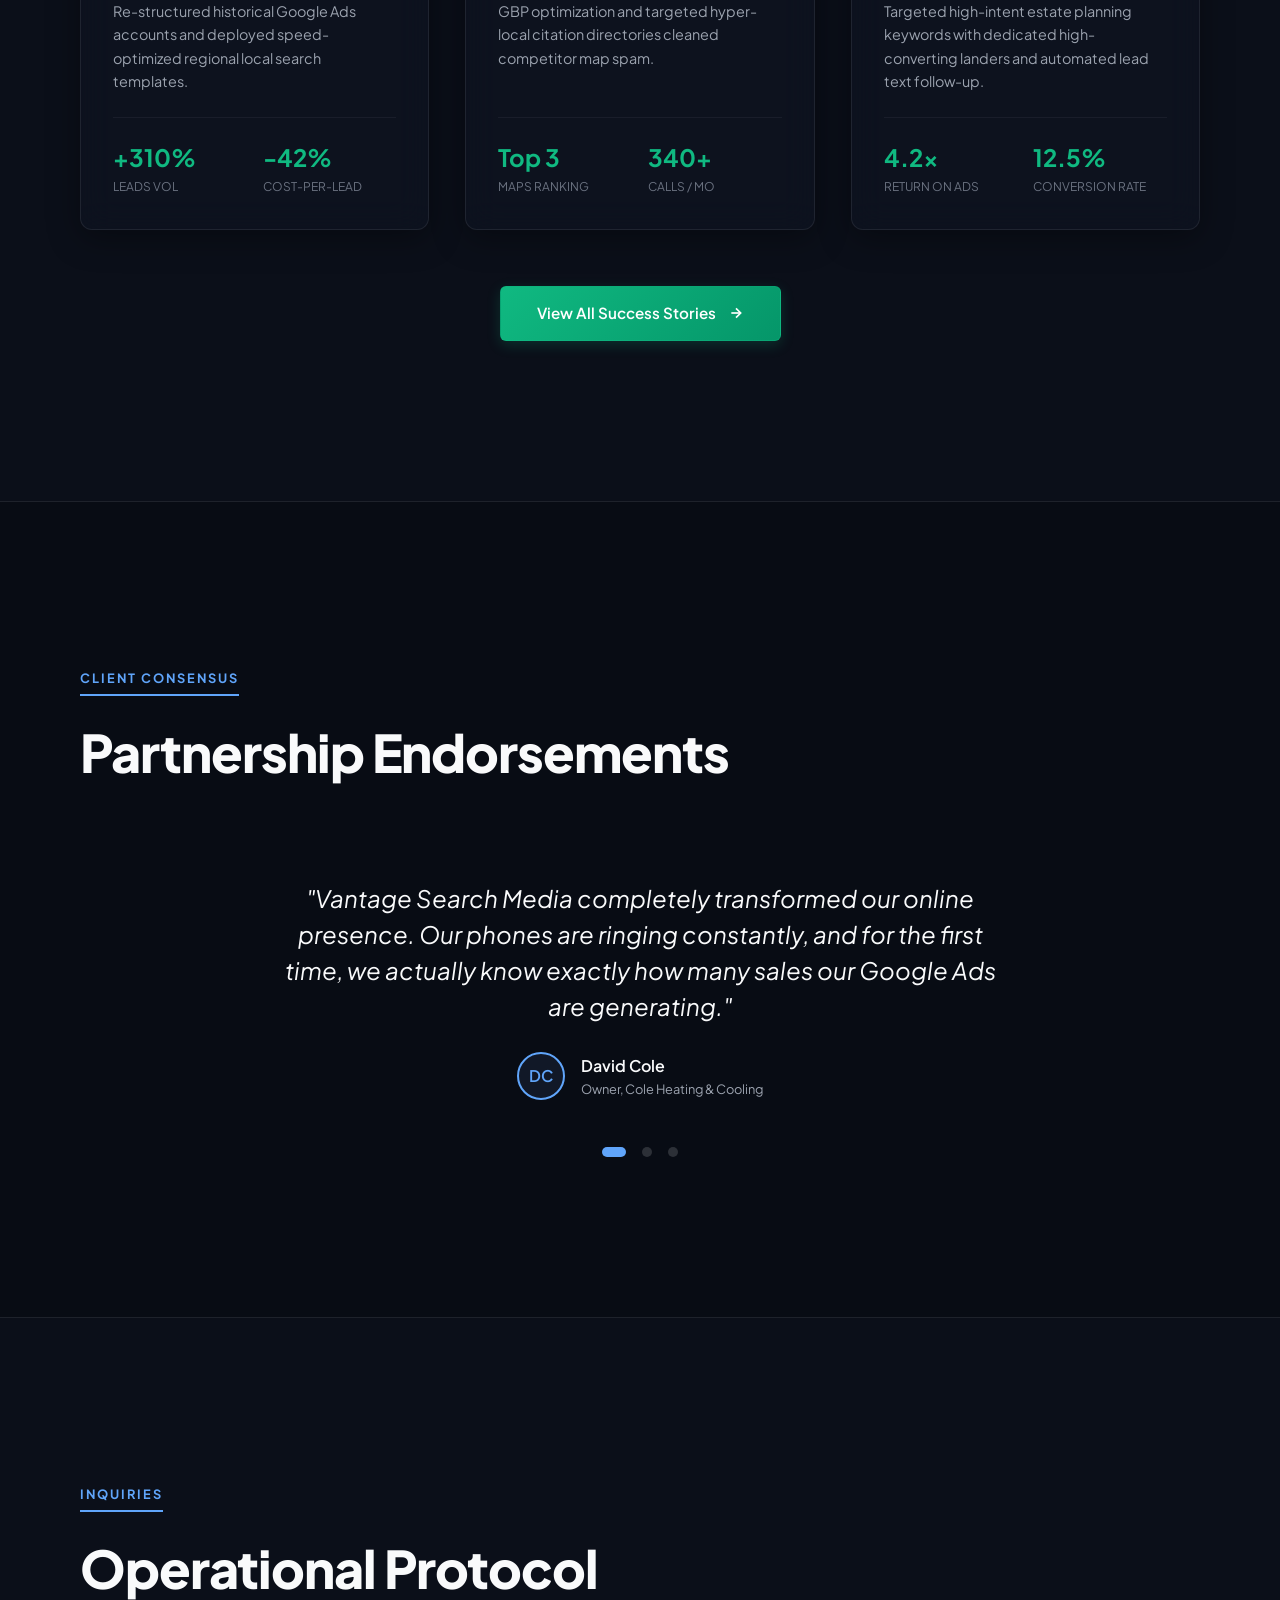
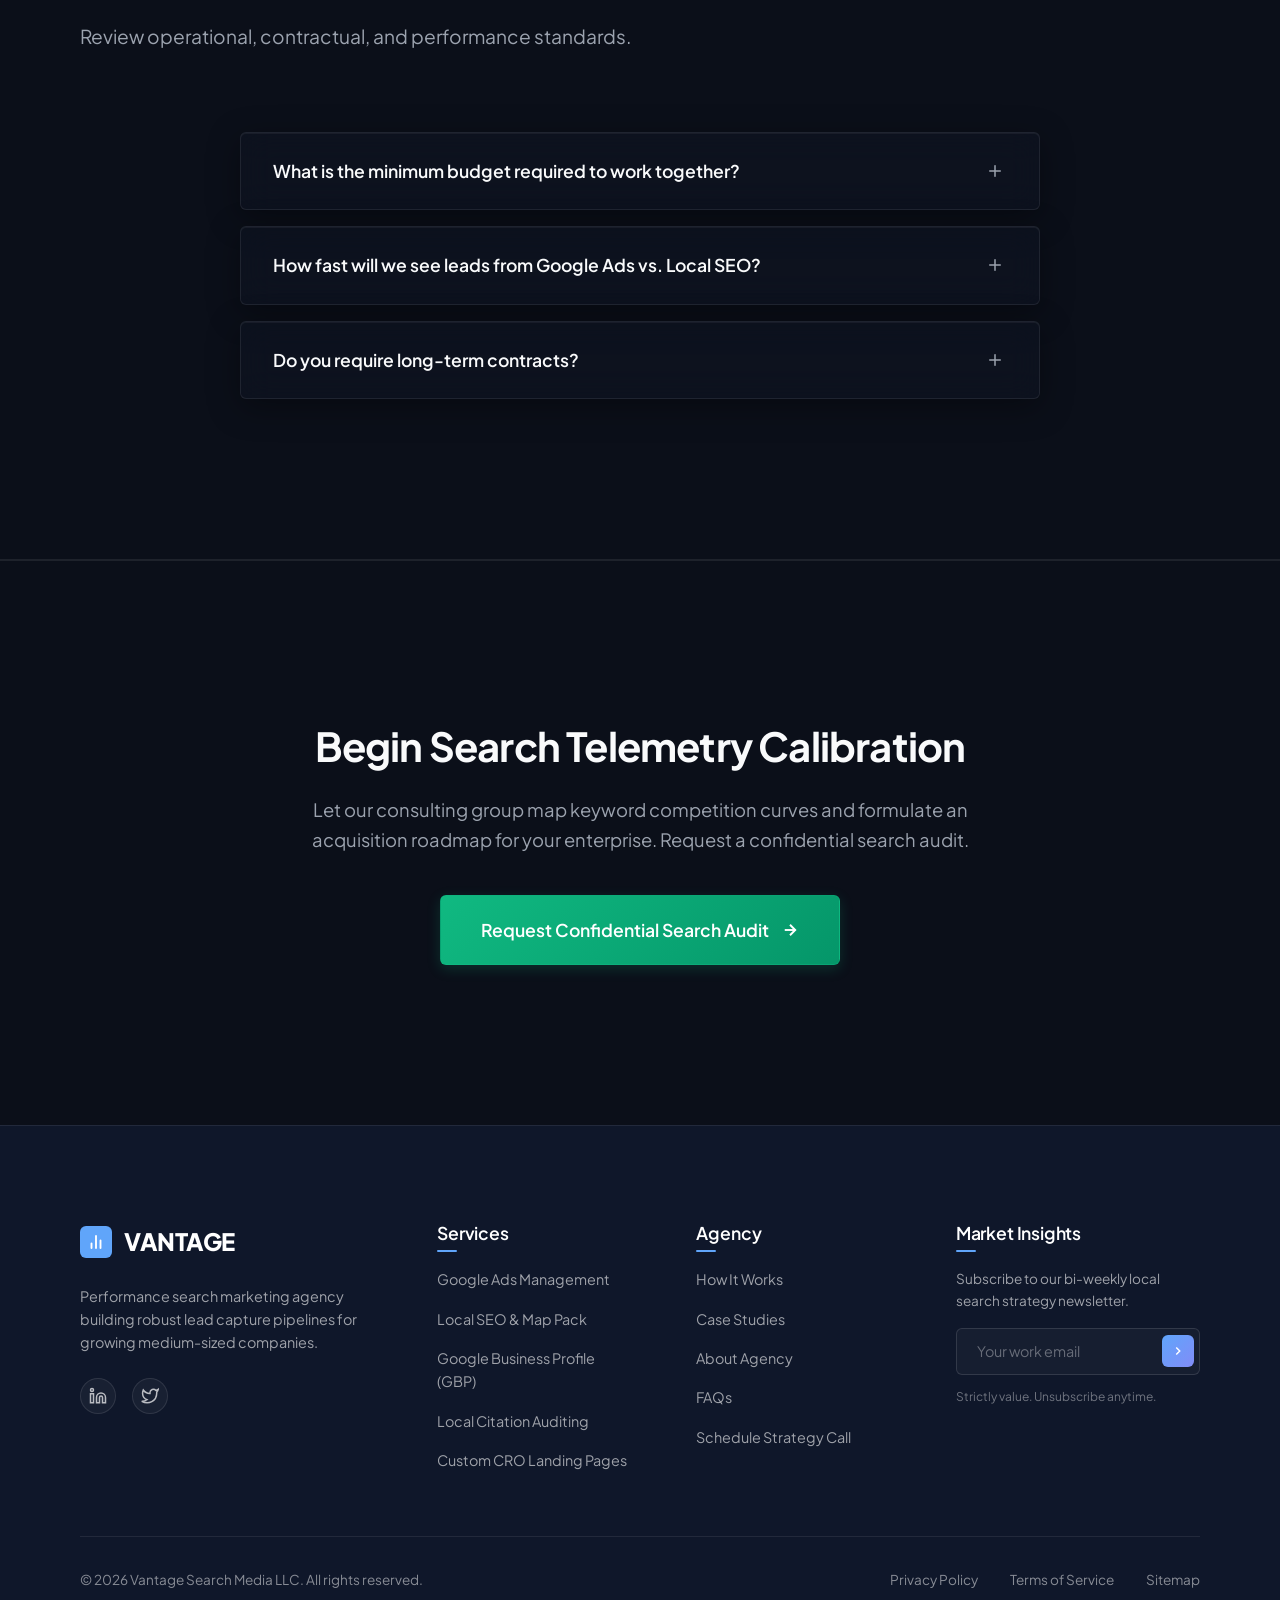
==== commit 277351d6: "Refactor CRO calculator, resolve contrast issues, add null guards, clear scanner timeouts, and make " ====
--- a/index.html
+++ b/index.html
@@ -35,7 +35,7 @@
     <div class="container">
       <a href="index.html" class="logo">
         <span class="logo-icon">
-          <svg width="18" height="18" viewBox="0 0 24 24" fill="none" stroke="white" stroke-width="2.5" stroke-linecap="round" stroke-linejoin="round">
+          <svg xmlns="http://www.w3.org/2000/svg" width="18" height="18" viewBox="0 0 24 24" fill="none" stroke="white" stroke-width="2.5" stroke-linecap="round" stroke-linejoin="round">
             <line x1="18" y1="20" x2="18" y2="10"></line>
             <line x1="12" y1="20" x2="12" y2="4"></line>
             <line x1="6" y1="20" x2="6" y2="14"></line>
@@ -57,7 +57,7 @@
         <a href="index.html#calculator" class="btn btn-secondary" style="padding: 0.6rem 1.25rem; font-size: 0.9rem;">Yield Model</a>
         <a href="#hero" class="btn btn-primary" style="padding: 0.6rem 1.25rem; font-size: 0.9rem;" id="nav-cta" onclick="setTimeout(() => document.querySelector('.audit-search-input').focus(), 100)">Confidential Audit</a>
         <button class="mobile-nav-toggle" id="mobile-toggle" aria-label="Toggle Menu">
-          <svg width="24" height="24" viewBox="0 0 24 24" fill="none" stroke="currentColor" stroke-width="2" stroke-linecap="round">
+          <svg xmlns="http://www.w3.org/2000/svg" width="24" height="24" viewBox="0 0 24 24" fill="none" stroke="currentColor" stroke-width="2" stroke-linecap="round">
             <line x1="3" y1="12" x2="21" y2="12"></line>
             <line x1="3" y1="6" x2="21" y2="6"></line>
             <line x1="3" y1="18" x2="21" y2="18"></line>
@@ -97,7 +97,7 @@
               <input type="text" class="audit-search-input" placeholder="Enter your business website (e.g. yoursite.com)" required>
               <button type="submit" class="btn btn-primary audit-search-btn">
                 <span>Request Confidential Audit</span>
-                <svg class="btn-icon" viewBox="0 0 24 24" fill="none" stroke="currentColor" stroke-width="2.5" stroke-linecap="round" stroke-linejoin="round">
+                <svg xmlns="http://www.w3.org/2000/svg" class="btn-icon" viewBox="0 0 24 24" fill="none" stroke="currentColor" stroke-width="2.5" stroke-linecap="round" stroke-linejoin="round">
                   <line x1="5" y1="12" x2="19" y2="12"></line>
                   <polyline points="12 5 19 12 12 19"></polyline>
                 </svg>
@@ -131,7 +131,7 @@
             <!-- Interactive Google Search Results Mockup -->
             <div class="serp-mockup glass" style="width: 100%;">
               <div class="serp-searchbar">
-                <svg width="16" height="16" viewBox="0 0 24 24" fill="none" stroke="currentColor" stroke-width="2.5"><circle cx="11" cy="11" r="8"></circle><line x1="21" y1="21" x2="16.65" y2="16.65"></line></svg>
+                <svg xmlns="http://www.w3.org/2000/svg" width="16" height="16" viewBox="0 0 24 24" fill="none" stroke="currentColor" stroke-width="2.5"><circle cx="11" cy="11" r="8"></circle><line x1="21" y1="21" x2="16.65" y2="16.65"></line></svg>
                 <input type="text" value="google ads & local seo agency near me" disabled style="background:none; border:none; outline:none; width:100%; color:#FFFFFF; pointer-events:none;">
               </div>
               
@@ -160,11 +160,11 @@
             
             <!-- Float indicators -->
             <div class="float-element float-1" style="z-index: 10;">
-              <svg width="16" height="16" viewBox="0 0 24 24" fill="none" stroke="var(--accent-indigo)" stroke-width="2"><path d="M12 22s8-4 8-10V5l-8-3-8 3v7c0 6 8 10 8 10z"/></svg>
+              <svg xmlns="http://www.w3.org/2000/svg" width="16" height="16" viewBox="0 0 24 24" fill="none" stroke="var(--accent-indigo)" stroke-width="2"><path d="M12 22s8-4 8-10V5l-8-3-8 3v7c0 6 8 10 8 10z"/></svg>
               <span style="font-size:0.8rem; font-weight:600; color: var(--text-primary);">Google Partner Certified</span>
             </div>
             <div class="float-element float-2" style="z-index: 10;">
-              <svg width="16" height="16" viewBox="0 0 24 24" fill="none" stroke="var(--accent-indigo)" stroke-width="2"><circle cx="12" cy="12" r="10"></circle><polyline points="12 6 12 12 16 14"></polyline></svg>
+              <svg xmlns="http://www.w3.org/2000/svg" width="16" height="16" viewBox="0 0 24 24" fill="none" stroke="var(--accent-indigo)" stroke-width="2"><circle cx="12" cy="12" r="10"></circle><polyline points="12 6 12 12 16 14"></polyline></svg>
               <span style="font-size:0.8rem; font-weight:600; color: var(--text-primary);">CTR Boost: +320%</span>
             </div>
           </div>
@@ -245,46 +245,46 @@
         <!-- Google Ads Summary -->
         <div class="service-card glass glass-hover">
           <div class="service-icon" style="color: var(--accent-indigo);">
-            <svg width="24" height="24" viewBox="0 0 24 24" fill="none" stroke="currentColor" stroke-width="2" stroke-linecap="round"><path d="M12 2v20M17 5H9.5a3.5 3.5 0 0 0 0 7h5a3.5 3.5 0 0 1 0 7H6"/></svg>
+            <svg xmlns="http://www.w3.org/2000/svg" width="24" height="24" viewBox="0 0 24 24" fill="none" stroke="currentColor" stroke-width="2" stroke-linecap="round"><path d="M12 2v20M17 5H9.5a3.5 3.5 0 0 0 0 7h5a3.5 3.5 0 0 1 0 7H6"/></svg>
           </div>
           <h3>Google Ads Architecture</h3>
           <p>Deploy precision capital in high-intent auction pools. We design comprehensive phrase-match architectures, negative keyword isolation protocols, and custom high-converting landers.</p>
           <div class="service-features" style="margin-bottom: 2rem;">
             <div class="service-feature">
-              <svg viewBox="0 0 24 24" fill="none" stroke="currentColor" stroke-width="3"><polyline points="20 6 9 17 4 12"/></svg>
+              <svg xmlns="http://www.w3.org/2000/svg" viewBox="0 0 24 24" fill="none" stroke="currentColor" stroke-width="3"><polyline points="20 6 9 17 4 12"/></svg>
               <span>Phrase-Match Auction Pools</span>
             </div>
             <div class="service-feature">
-              <svg viewBox="0 0 24 24" fill="none" stroke="currentColor" stroke-width="3"><polyline points="20 6 9 17 4 12"/></svg>
+              <svg xmlns="http://www.w3.org/2000/svg" viewBox="0 0 24 24" fill="none" stroke="currentColor" stroke-width="3"><polyline points="20 6 9 17 4 12"/></svg>
               <span>High-converting Dedicated Landers</span>
             </div>
           </div>
           <a href="google-ads.html" class="btn btn-secondary" style="width: 100%; justify-content: center;">
             <span>Access Ads Architecture Model</span>
-            <svg class="btn-icon" viewBox="0 0 24 24" fill="none" stroke="currentColor" stroke-width="2.5" style="width:16px; height:16px;"><line x1="5" y1="12" x2="19" y2="12"></line><polyline points="12 5 19 12 12 19"></polyline></svg>
+            <svg xmlns="http://www.w3.org/2000/svg" class="btn-icon" viewBox="0 0 24 24" fill="none" stroke="currentColor" stroke-width="2.5" style="width:16px; height:16px;"><line x1="5" y1="12" x2="19" y2="12"></line><polyline points="12 5 19 12 12 19"></polyline></svg>
           </a>
         </div>
 
         <!-- Local SEO Summary -->
         <div class="service-card glass glass-hover">
           <div class="service-icon" style="color: var(--accent-emerald);">
-            <svg width="24" height="24" viewBox="0 0 24 24" fill="none" stroke="currentColor" stroke-width="2" stroke-linecap="round"><path d="M21 10c0 7-9 13-9 13s-9-6-9-13a9 9 0 0 1 18 0z"/><circle cx="12" cy="10" r="3"/></svg>
+            <svg xmlns="http://www.w3.org/2000/svg" width="24" height="24" viewBox="0 0 24 24" fill="none" stroke="currentColor" stroke-width="2" stroke-linecap="round"><path d="M21 10c0 7-9 13-9 13s-9-6-9-13a9 9 0 0 1 18 0z"/><circle cx="12" cy="10" r="3"/></svg>
           </div>
           <h3>Organic Search & Map Packs</h3>
           <p>Establish dominant authority in local query sets. We optimize Google Business Profiles (GBP), audit citation directories, and build local link profiles to place you in the Map 3-Pack.</p>
           <div class="service-features" style="margin-bottom: 2rem;">
             <div class="service-feature">
-              <svg viewBox="0 0 24 24" fill="none" stroke="currentColor" stroke-width="3"><polyline points="20 6 9 17 4 12"/></svg>
+              <svg xmlns="http://www.w3.org/2000/svg" viewBox="0 0 24 24" fill="none" stroke="currentColor" stroke-width="3"><polyline points="20 6 9 17 4 12"/></svg>
               <span>Map Pack Domination Systems</span>
             </div>
             <div class="service-feature">
-              <svg viewBox="0 0 24 24" fill="none" stroke="currentColor" stroke-width="3"><polyline points="20 6 9 17 4 12"/></svg>
+              <svg xmlns="http://www.w3.org/2000/svg" viewBox="0 0 24 24" fill="none" stroke="currentColor" stroke-width="3"><polyline points="20 6 9 17 4 12"/></svg>
               <span>NAP Alignment & Review Velocities</span>
             </div>
           </div>
           <a href="local-seo.html" class="btn btn-secondary" style="width: 100%; justify-content: center;">
             <span>Access Map Domination Model</span>
-            <svg class="btn-icon" viewBox="0 0 24 24" fill="none" stroke="currentColor" stroke-width="2.5" style="width:16px; height:16px;"><line x1="5" y1="12" x2="19" y2="12"></line><polyline points="12 5 19 12 12 19"></polyline></svg>
+            <svg xmlns="http://www.w3.org/2000/svg" class="btn-icon" viewBox="0 0 24 24" fill="none" stroke="currentColor" stroke-width="2.5" style="width:16px; height:16px;"><line x1="5" y1="12" x2="19" y2="12"></line><polyline points="12 5 19 12 12 19"></polyline></svg>
           </a>
         </div>
       </div>
@@ -357,7 +357,7 @@
           </div>
           <a href="contact.html" class="btn btn-primary" style="width: 100%;">
             <span>Request Strategy Consultation</span>
-            <svg class="btn-icon" viewBox="0 0 24 24" fill="none" stroke="currentColor" stroke-width="2.5" style="width:16px; height:16px;"><polyline points="9 18 15 12 9 6"></polyline></svg>
+            <svg xmlns="http://www.w3.org/2000/svg" class="btn-icon" viewBox="0 0 24 24" fill="none" stroke="currentColor" stroke-width="2.5" style="width:16px; height:16px;"><polyline points="9 18 15 12 9 6"></polyline></svg>
           </a>
         </div>
       </div>
@@ -378,7 +378,7 @@
           <div class="process-node">1</div>
           <div class="process-card glass glass-hover">
             <h3 class="process-title">
-              <svg class="process-icon" viewBox="0 0 24 24" fill="none" stroke="currentColor" stroke-width="2.5"><circle cx="11" cy="11" r="8"></circle><line x1="21" y1="21" x2="16.65" y2="16.65"></line></svg>
+              <svg xmlns="http://www.w3.org/2000/svg" class="process-icon" viewBox="0 0 24 24" fill="none" stroke="currentColor" stroke-width="2.5"><circle cx="11" cy="11" r="8"></circle><line x1="21" y1="21" x2="16.65" y2="16.65"></line></svg>
               Diagnostic Audit & Market Mapping
             </h3>
             <p>We review search queries, backlink profiles of top local competitors, and audit historical ad spend. We map where the most profitable, low-hanging fruits are.</p>
@@ -389,7 +389,7 @@
           <div class="process-node">2</div>
           <div class="process-card glass glass-hover">
             <h3 class="process-title">
-              <svg class="process-icon" viewBox="0 0 24 24" fill="none" stroke="currentColor" stroke-width="2.5"><rect x="3" y="3" width="18" height="18" rx="2" ry="2"/><line x1="9" y1="3" x2="9" y2="21"/><line x1="3" y1="9" x2="21" y2="9"/></svg>
+              <svg xmlns="http://www.w3.org/2000/svg" class="process-icon" viewBox="0 0 24 24" fill="none" stroke="currentColor" stroke-width="2.5"><rect x="3" y="3" width="18" height="18" rx="2" ry="2"/><line x1="9" y1="3" x2="9" y2="21"/><line x1="3" y1="9" x2="21" y2="9"/></svg>
               Conversion Architecture Installation
             </h3>
             <p>Our developers build optimized landing pages and citation directories. We install multi-channel call and form tracking triggers to track every lead dollar.</p>
@@ -400,7 +400,7 @@
           <div class="process-node">3</div>
           <div class="process-card glass glass-hover">
             <h3 class="process-title">
-              <svg class="process-icon" viewBox="0 0 24 24" fill="none" stroke="currentColor" stroke-width="2.5"><polygon points="5 3 19 12 5 21 5 3"/></svg>
+              <svg xmlns="http://www.w3.org/2000/svg" class="process-icon" viewBox="0 0 24 24" fill="none" stroke="currentColor" stroke-width="2.5"><polygon points="5 3 19 12 5 21 5 3"/></svg>
               Auction Activation & Signal Sequencing
             </h3>
             <p>Google Ads go live. Review acquisition systems, GBP profiles, and directory listings are activated to send positive local ranking signals to Google Maps.</p>
@@ -411,7 +411,7 @@
           <div class="process-node">4</div>
           <div class="process-card glass glass-hover">
             <h3 class="process-title">
-              <svg class="process-icon" viewBox="0 0 24 24" fill="none" stroke="currentColor" stroke-width="2.5"><path d="M12 22c5.523 0 10-4.477 10-10S17.523 2 12 2 2 6.477 2 12s4.477 10 10 10z"/><polyline points="12 6 12 12 16 14"/></svg>
+              <svg xmlns="http://www.w3.org/2000/svg" class="process-icon" viewBox="0 0 24 24" fill="none" stroke="currentColor" stroke-width="2.5"><path d="M12 22c5.523 0 10-4.477 10-10S17.523 2 12 2 2 6.477 2 12s4.477 10 10 10z"/><polyline points="12 6 12 12 16 14"/></svg>
               Telemetry Refinement & Capital Scaling
             </h3>
             <p>Our strategists monitor bids, Dayparting patterns, search terms, and directory link profiles weekly, scaling the campaign and delivering transparent reports.</p>
@@ -435,7 +435,7 @@
           <div class="case-image">
             <div class="case-image-overlay"></div>
             <span class="case-tag">Home Services</span>
-            <svg width="48" height="48" viewBox="0 0 24 24" fill="none" stroke="white" stroke-width="1.5" style="opacity: 0.35;"><path d="M3 9l9-7 9 7v11a2 2 0 0 1-2 2H5a2 2 0 0 1-2-2z"/><polyline points="9 22 9 12 15 12 15 22"/></svg>
+            <svg xmlns="http://www.w3.org/2000/svg" width="48" height="48" viewBox="0 0 24 24" fill="none" stroke="white" stroke-width="1.5" style="opacity: 0.35;"><path d="M3 9l9-7 9 7v11a2 2 0 0 1-2 2H5a2 2 0 0 1-2-2z"/><polyline points="9 22 9 12 15 12 15 22"/></svg>
           </div>
           <div class="case-card-body">
             <h3>310% Lead Scale For Multi-Location Contractor</h3>
@@ -457,7 +457,7 @@
           <div class="case-image">
             <div class="case-image-overlay"></div>
             <span class="case-tag">Medical / Clinic</span>
-            <svg width="48" height="48" viewBox="0 0 24 24" fill="none" stroke="white" stroke-width="1.5" style="opacity: 0.35;"><path d="M22 12h-4l-3 9L9 3l-3 9H2"/></svg>
+            <svg xmlns="http://www.w3.org/2000/svg" width="48" height="48" viewBox="0 0 24 24" fill="none" stroke="white" stroke-width="1.5" style="opacity: 0.35;"><path d="M22 12h-4l-3 9L9 3l-3 9H2"/></svg>
           </div>
           <div class="case-card-body">
             <h3>Dominated Local Map Pack For Dental Group</h3>
@@ -479,7 +479,7 @@
           <div class="case-image">
             <div class="case-image-overlay"></div>
             <span class="case-tag">Professional Services</span>
-            <svg width="48" height="48" viewBox="0 0 24 24" fill="none" stroke="white" stroke-width="1.5" style="opacity: 0.35;"><rect x="2" y="7" width="20" height="14" rx="2" ry="2"/><path d="M16 21V5a2 2 0 0 0-2-2h-4a2 2 0 0 0-2 2v16"/></svg>
+            <svg xmlns="http://www.w3.org/2000/svg" width="48" height="48" viewBox="0 0 24 24" fill="none" stroke="white" stroke-width="1.5" style="opacity: 0.35;"><rect x="2" y="7" width="20" height="14" rx="2" ry="2"/><path d="M16 21V5a2 2 0 0 0-2-2h-4a2 2 0 0 0-2 2v16"/></svg>
           </div>
           <div class="case-card-body">
             <h3>4.2x Google Ads ROI For Legal Firm</h3>
@@ -501,7 +501,7 @@
       <div style="text-align: center;">
         <a href="case-studies.html" class="btn btn-primary">
           <span>View All Success Stories</span>
-          <svg class="btn-icon" viewBox="0 0 24 24" fill="none" stroke="currentColor" stroke-width="2.5" style="width:16px; height:16px;"><line x1="5" y1="12" x2="19" y2="12"></line><polyline points="12 5 19 12 12 19"></polyline></svg>
+          <svg xmlns="http://www.w3.org/2000/svg" class="btn-icon" viewBox="0 0 24 24" fill="none" stroke="currentColor" stroke-width="2.5" style="width:16px; height:16px;"><line x1="5" y1="12" x2="19" y2="12"></line><polyline points="12 5 19 12 12 19"></polyline></svg>
         </a>
       </div>
     </div>
@@ -574,7 +574,7 @@
           <div class="faq-header" onclick="toggleFaq(this)">
             <span class="faq-question">What is the minimum budget required to work together?</span>
             <div class="faq-icon-wrapper">
-              <svg width="24" height="24" viewBox="0 0 24 24" fill="none" stroke="currentColor" stroke-width="2" stroke-linecap="round"><line x1="12" y1="5" x2="12" y2="19"></line><line x1="5" y1="12" x2="19" y2="12"></line></svg>
+              <svg xmlns="http://www.w3.org/2000/svg" width="24" height="24" viewBox="0 0 24 24" fill="none" stroke="currentColor" stroke-width="2" stroke-linecap="round"><line x1="12" y1="5" x2="12" y2="19"></line><line x1="5" y1="12" x2="19" y2="12"></line></svg>
             </div>
           </div>
           <div class="faq-body">
@@ -588,7 +588,7 @@
           <div class="faq-header" onclick="toggleFaq(this)">
             <span class="faq-question">How fast will we see leads from Google Ads vs. Local SEO?</span>
             <div class="faq-icon-wrapper">
-              <svg width="24" height="24" viewBox="0 0 24 24" fill="none" stroke="currentColor" stroke-width="2" stroke-linecap="round"><line x1="12" y1="5" x2="12" y2="19"></line><line x1="5" y1="12" x2="19" y2="12"></line></svg>
+              <svg xmlns="http://www.w3.org/2000/svg" width="24" height="24" viewBox="0 0 24 24" fill="none" stroke="currentColor" stroke-width="2" stroke-linecap="round"><line x1="12" y1="5" x2="12" y2="19"></line><line x1="5" y1="12" x2="19" y2="12"></line></svg>
             </div>
           </div>
           <div class="faq-body">
@@ -602,7 +602,7 @@
           <div class="faq-header" onclick="toggleFaq(this)">
             <span class="faq-question">Do you require long-term contracts?</span>
             <div class="faq-icon-wrapper">
-              <svg width="24" height="24" viewBox="0 0 24 24" fill="none" stroke="currentColor" stroke-width="2" stroke-linecap="round"><line x1="12" y1="5" x2="12" y2="19"></line><line x1="5" y1="12" x2="19" y2="12"></line></svg>
+              <svg xmlns="http://www.w3.org/2000/svg" width="24" height="24" viewBox="0 0 24 24" fill="none" stroke="currentColor" stroke-width="2" stroke-linecap="round"><line x1="12" y1="5" x2="12" y2="19"></line><line x1="5" y1="12" x2="19" y2="12"></line></svg>
             </div>
           </div>
           <div class="faq-body">
@@ -622,7 +622,7 @@
       <p style="color: var(--text-secondary); font-size: 1.15rem; margin-bottom: 2.5rem;">Let our consulting group map keyword competition curves and formulate an acquisition roadmap for your enterprise. Request a confidential search audit.</p>
       <a href="contact.html" class="btn btn-primary" style="padding: 1.25rem 2.5rem; font-size: 1.1rem;">
         <span>Request Confidential Search Audit</span>
-        <svg class="btn-icon" viewBox="0 0 24 24" fill="none" stroke="currentColor" stroke-width="2.5" style="width:18px; height:18px;"><line x1="5" y1="12" x2="19" y2="12"></line><polyline points="12 5 19 12 12 19"></polyline></svg>
+        <svg xmlns="http://www.w3.org/2000/svg" class="btn-icon" viewBox="0 0 24 24" fill="none" stroke="currentColor" stroke-width="2.5" style="width:18px; height:18px;"><line x1="5" y1="12" x2="19" y2="12"></line><polyline points="12 5 19 12 12 19"></polyline></svg>
       </a>
     </div>
   </section>
@@ -634,7 +634,7 @@
         <div class="footer-info">
           <a href="index.html" class="logo">
             <span class="logo-icon">
-              <svg width="18" height="18" viewBox="0 0 24 24" fill="none" stroke="white" stroke-width="2.5" stroke-linecap="round" stroke-linejoin="round">
+              <svg xmlns="http://www.w3.org/2000/svg" width="18" height="18" viewBox="0 0 24 24" fill="none" stroke="white" stroke-width="2.5" stroke-linecap="round" stroke-linejoin="round">
                 <line x1="18" y1="20" x2="18" y2="10"></line>
                 <line x1="12" y1="20" x2="12" y2="4"></line>
                 <line x1="6" y1="20" x2="6" y2="14"></line>
@@ -647,10 +647,10 @@
           </p>
           <div class="footer-socials">
             <a href="#" class="social-link" aria-label="LinkedIn">
-              <svg viewBox="0 0 24 24" fill="none" stroke="currentColor" stroke-width="2"><path d="M16 8a6 6 0 0 1 6 6v7h-4v-7a2 2 0 0 0-2-2 2 2 0 0 0-2 2v7h-4v-7a6 6 0 0 1 6-6z"/><rect x="2" y="9" width="4" height="12"/><circle cx="4" cy="4" r="2"/></svg>
+              <svg xmlns="http://www.w3.org/2000/svg" viewBox="0 0 24 24" fill="none" stroke="currentColor" stroke-width="2"><path d="M16 8a6 6 0 0 1 6 6v7h-4v-7a2 2 0 0 0-2-2 2 2 0 0 0-2 2v7h-4v-7a6 6 0 0 1 6-6z"/><rect x="2" y="9" width="4" height="12"/><circle cx="4" cy="4" r="2"/></svg>
             </a>
             <a href="#" class="social-link" aria-label="Twitter / X">
-              <svg viewBox="0 0 24 24" fill="none" stroke="currentColor" stroke-width="2"><path d="M23 3a10.9 10.9 0 0 1-3.14 1.53 4.48 4.48 0 0 0-7.86 3v1A10.66 10.66 0 0 1 3 4s-4 9 5 13a11.64 11.64 0 0 1-7 2c9 5 20 0 20-11.5a4.5 4.5 0 0 0-.08-.83A7.72 7.72 0 0 0 23 3z"/></svg>
+              <svg xmlns="http://www.w3.org/2000/svg" viewBox="0 0 24 24" fill="none" stroke="currentColor" stroke-width="2"><path d="M23 3a10.9 10.9 0 0 1-3.14 1.53 4.48 4.48 0 0 0-7.86 3v1A10.66 10.66 0 0 1 3 4s-4 9 5 13a11.64 11.64 0 0 1-7 2c9 5 20 0 20-11.5a4.5 4.5 0 0 0-.08-.83A7.72 7.72 0 0 0 23 3z"/></svg>
             </a>
           </div>
         </div>
@@ -684,7 +684,7 @@
             <div class="newsletter-input-group">
               <input type="email" class="newsletter-input" placeholder="Your work email" required>
               <button type="submit" class="newsletter-submit-btn" aria-label="Subscribe">
-                <svg width="14" height="14" viewBox="0 0 24 24" fill="none" stroke="currentColor" stroke-width="2.5"><polyline points="9 18 15 12 9 6"></polyline></svg>
+                <svg xmlns="http://www.w3.org/2000/svg" width="14" height="14" viewBox="0 0 24 24" fill="none" stroke="currentColor" stroke-width="2.5"><polyline points="9 18 15 12 9 6"></polyline></svg>
               </button>
             </div>
             <span class="newsletter-text">Strictly value. Unsubscribe anytime.</span>
@@ -776,7 +776,7 @@
         <div style="display: flex; gap: 1rem;">
           <a href="contact.html" class="btn btn-primary" style="flex-grow: 1; justify-content: center;">
             <span>Get Audit Blueprint</span>
-            <svg class="btn-icon" viewBox="0 0 24 24" fill="none" stroke="currentColor" stroke-width="2.5" style="width:16px; height:16px;"><line x1="5" y1="12" x2="19" y2="12"></line><polyline points="12 5 19 12 12 19"></polyline></svg>
+            <svg xmlns="http://www.w3.org/2000/svg" class="btn-icon" viewBox="0 0 24 24" fill="none" stroke="currentColor" stroke-width="2.5" style="width:16px; height:16px;"><line x1="5" y1="12" x2="19" y2="12"></line><polyline points="12 5 19 12 12 19"></polyline></svg>
           </a>
           <button class="btn btn-secondary" onclick="document.getElementById('audit-scanner-modal').style.display='none';" style="flex-grow: 0.2; justify-content: center;">Dismiss</button>
         </div>
--- a/styles.css
+++ b/styles.css
@@ -886,11 +886,13 @@
 
 .calc-sliders {
   padding: 3rem;
-  background: #0F172A !important;
+  background: var(--glass-bg) !important;
+  backdrop-filter: blur(16px);
+  -webkit-backdrop-filter: blur(16px);
   color: #FFFFFF !important;
-  border: 1px solid #1E293B !important;
+  border: 1px solid var(--glass-border) !important;
   border-radius: var(--radius-md) !important;
-  box-shadow: 0 10px 30px rgba(0, 0, 0, 0.05) !important;
+  box-shadow: var(--glass-shadow) !important;
 }
 
 .slider-group {
@@ -929,6 +931,18 @@
   outline: none;
   -webkit-appearance: none;
   appearance: none;
+}
+
+input[type="checkbox"].slider-input {
+  -webkit-appearance: checkbox !important;
+  appearance: checkbox !important;
+  width: 20px !important;
+  height: 20px !important;
+}
+
+.slider-input:focus-visible {
+  outline: 2px solid var(--accent-indigo) !important;
+  outline-offset: 2px;
 }
 
 .slider-input::-webkit-slider-thumb {
@@ -961,10 +975,13 @@
   flex-direction: column;
   position: relative;
   overflow: hidden;
-  background: #0F172A !important;
+  background: var(--glass-bg) !important;
+  backdrop-filter: blur(16px);
+  -webkit-backdrop-filter: blur(16px);
   color: #FFFFFF !important;
-  border: 1px solid #1E293B !important;
+  border: 1px solid var(--glass-border) !important;
   border-radius: var(--radius-md) !important;
+  box-shadow: var(--glass-shadow) !important;
 }
 
 .calc-results::before {
@@ -1677,17 +1694,6 @@
   border-radius: var(--radius-full);
 }
 
-.footer-col h4::after {
-  content: '';
-  position: absolute;
-  bottom: -0.5rem;
-  left: 0;
-  width: 20px;
-  height: 2px;
-  background: var(--accent-indigo);
-  border-radius: var(--radius-full);
-}
-
 .footer-links {
   display: flex;
   flex-direction: column;
@@ -2529,13 +2535,13 @@
 
 .map-listing.vantage-client.ranking-up {
   border-color: #FFFFFF !important; /* White border */
-  background: #10B981 !important; /* Emerald back */
-  box-shadow: 0 0 20px rgba(16, 185, 129, 0.4) !important;
+  background: #064E3B !important; /* Dark Forest Green */
+  box-shadow: 0 0 20px rgba(6, 78, 59, 0.4) !important;
 }
 
 .map-listing.vantage-client.ranking-up .map-listing-rank {
   background: #FFFFFF !important;
-  color: #10B981 !important;
+  color: #064E3B !important;
   box-shadow: 0 0 10px rgba(255, 255, 255, 0.4) !important;
 }
 
@@ -2552,7 +2558,7 @@
 }
 
 .map-listing.vantage-client.ranking-up .map-action-icon {
-  color: #10B981 !important;
+  color: #064E3B !important;
   border-color: #FFFFFF !important;
   background: #FFFFFF !important;
   animation: ring 1.5s infinite alternate ease-in-out;
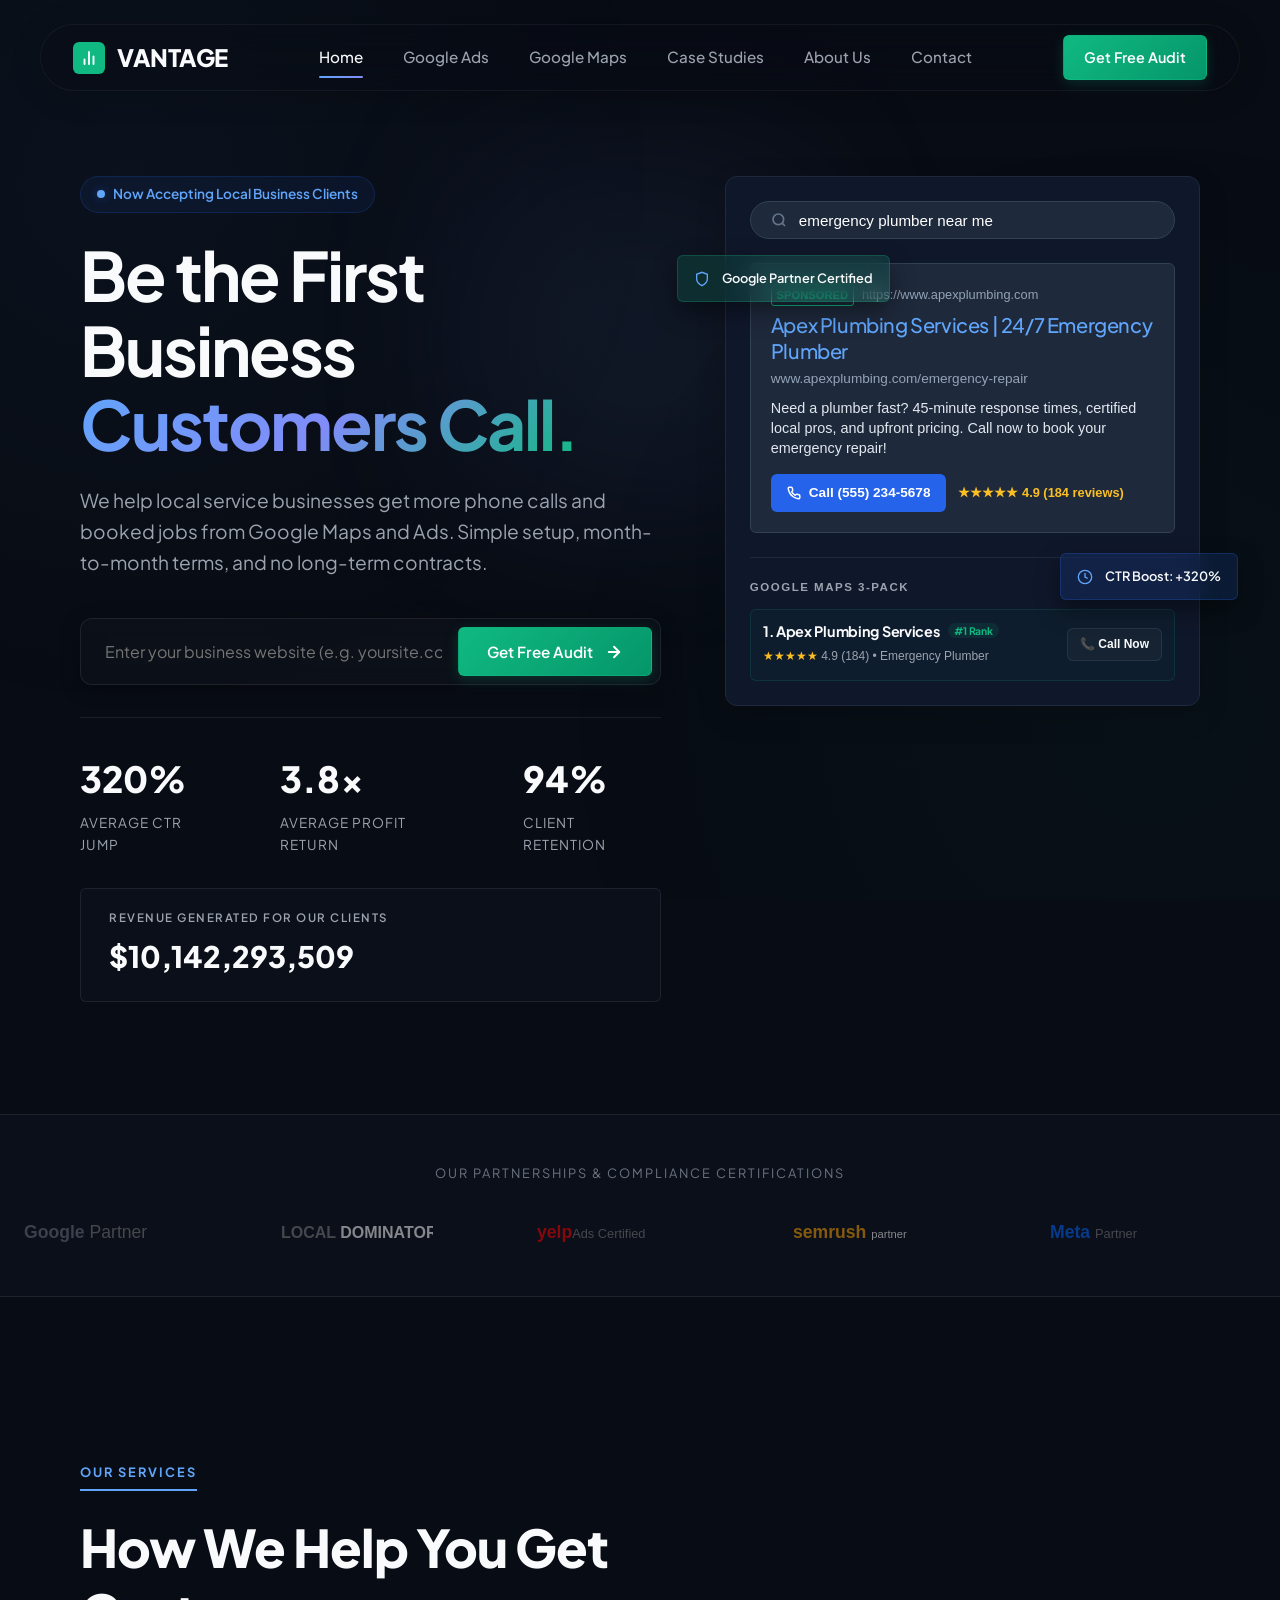
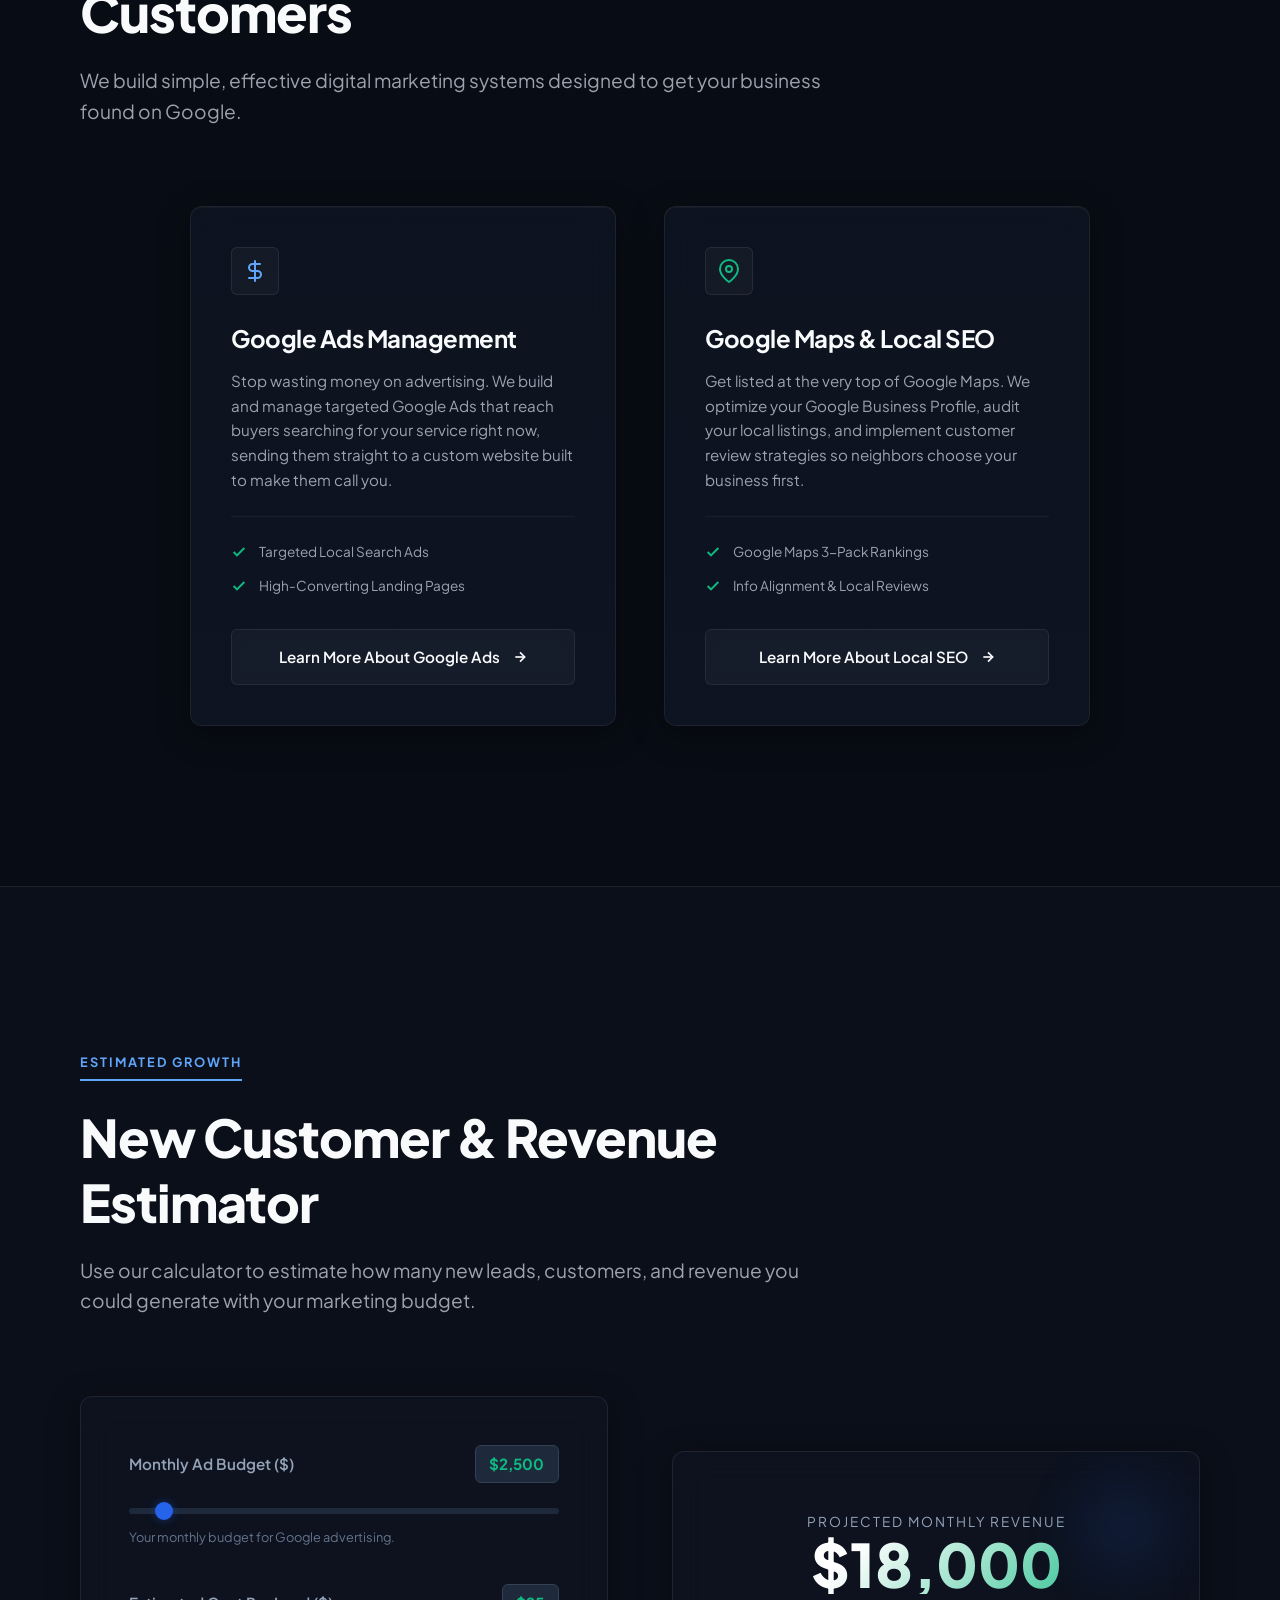
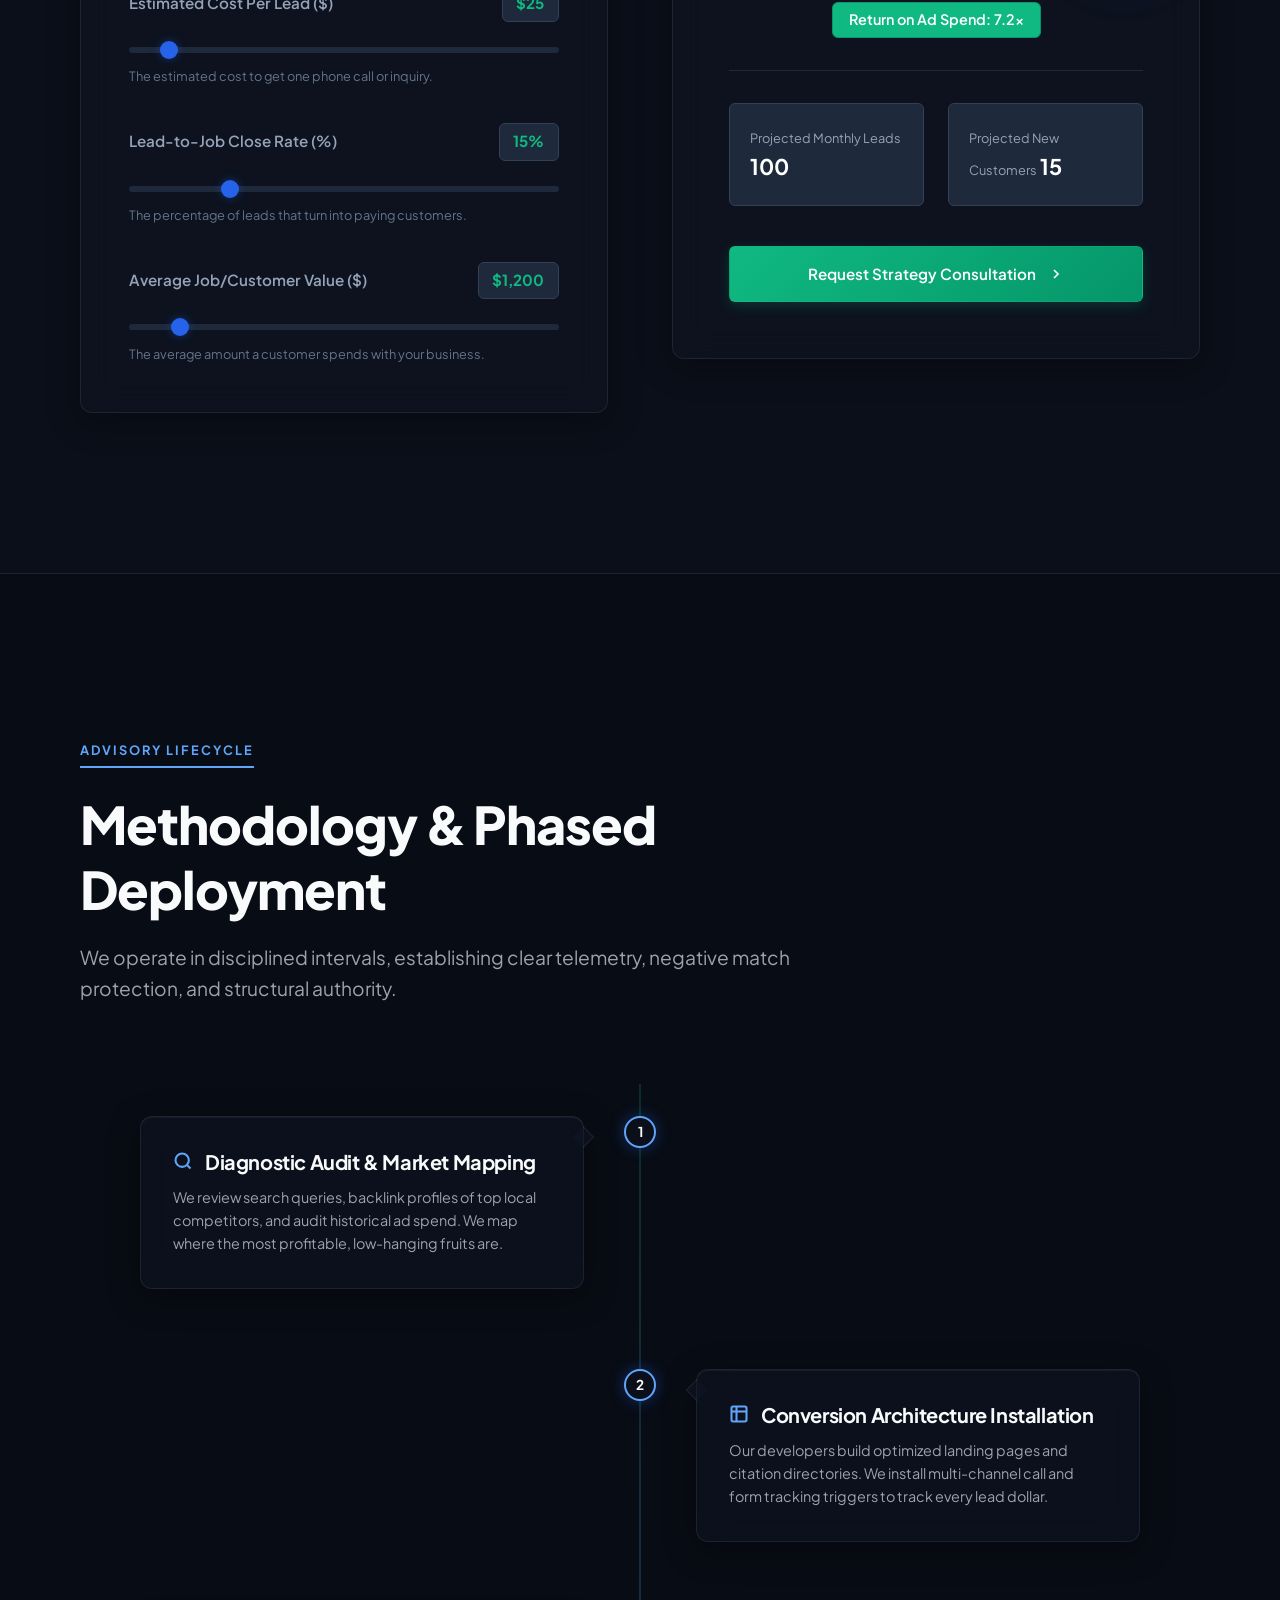
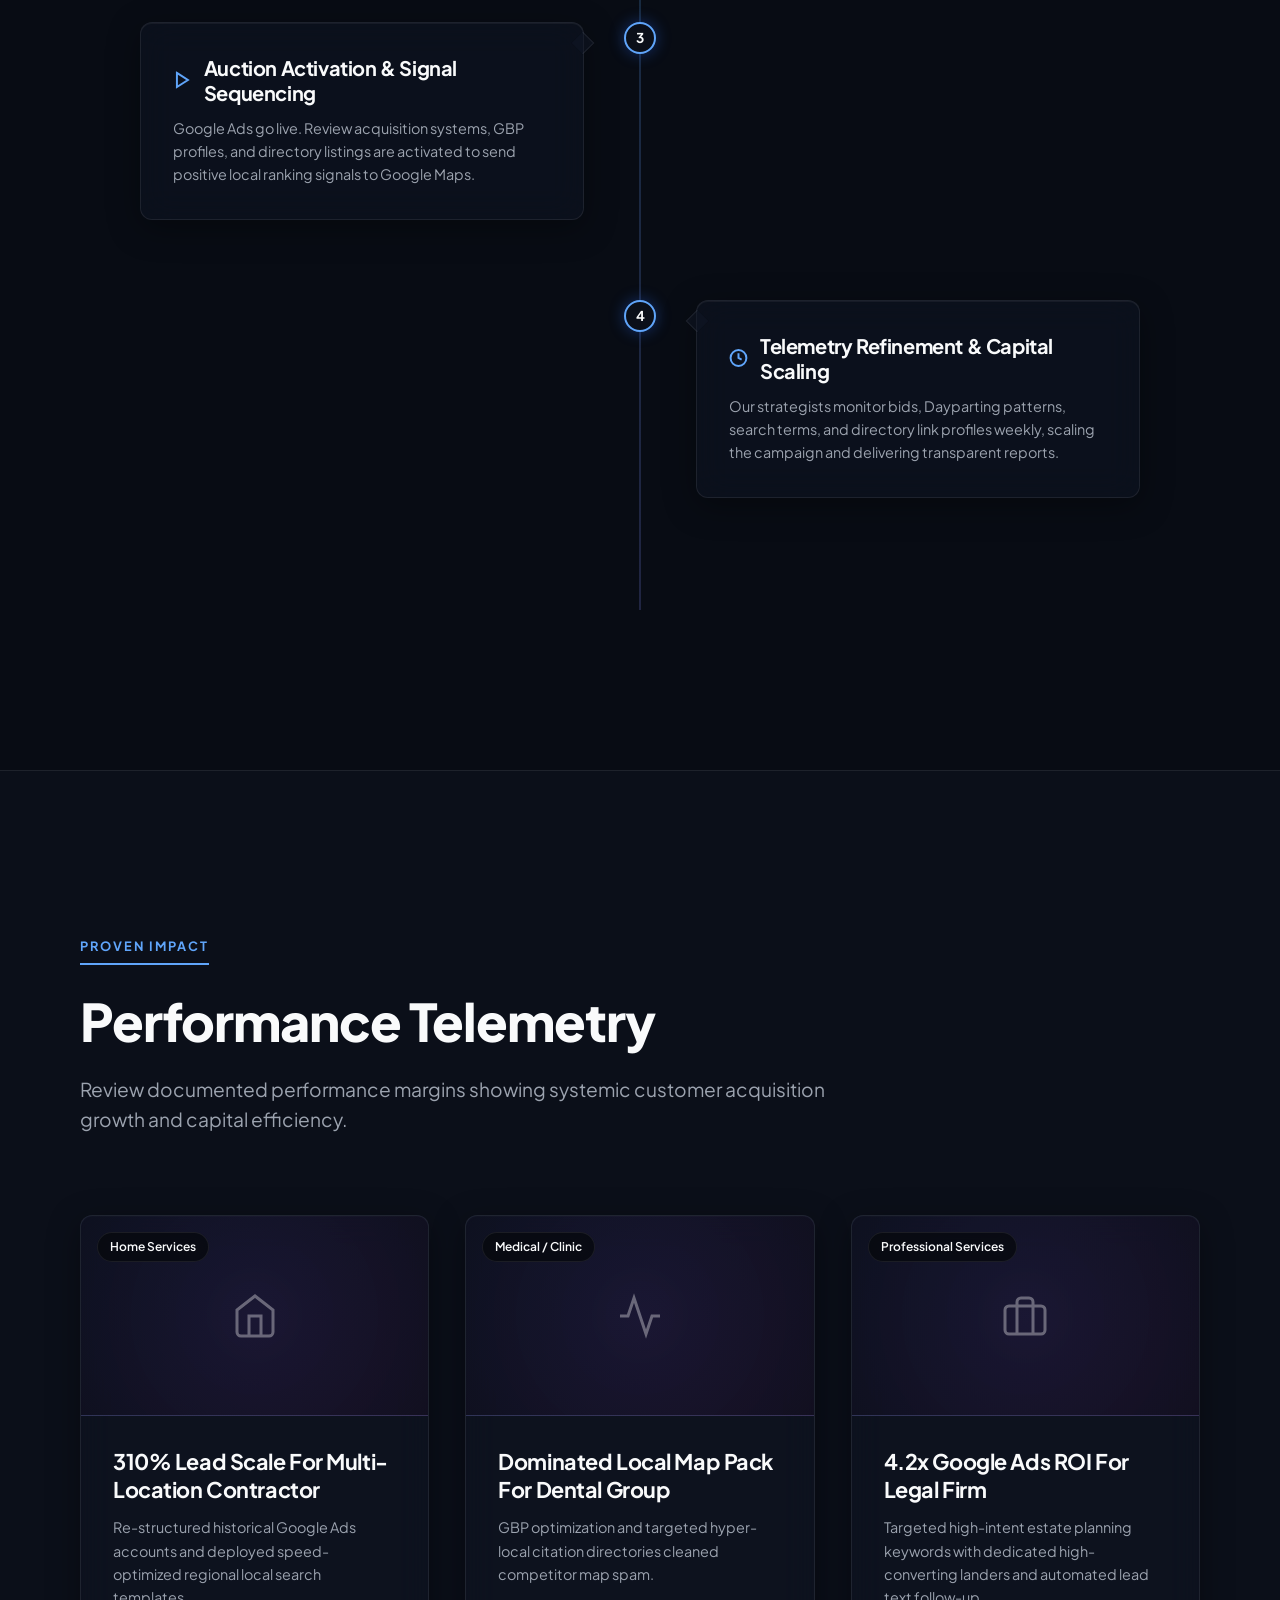
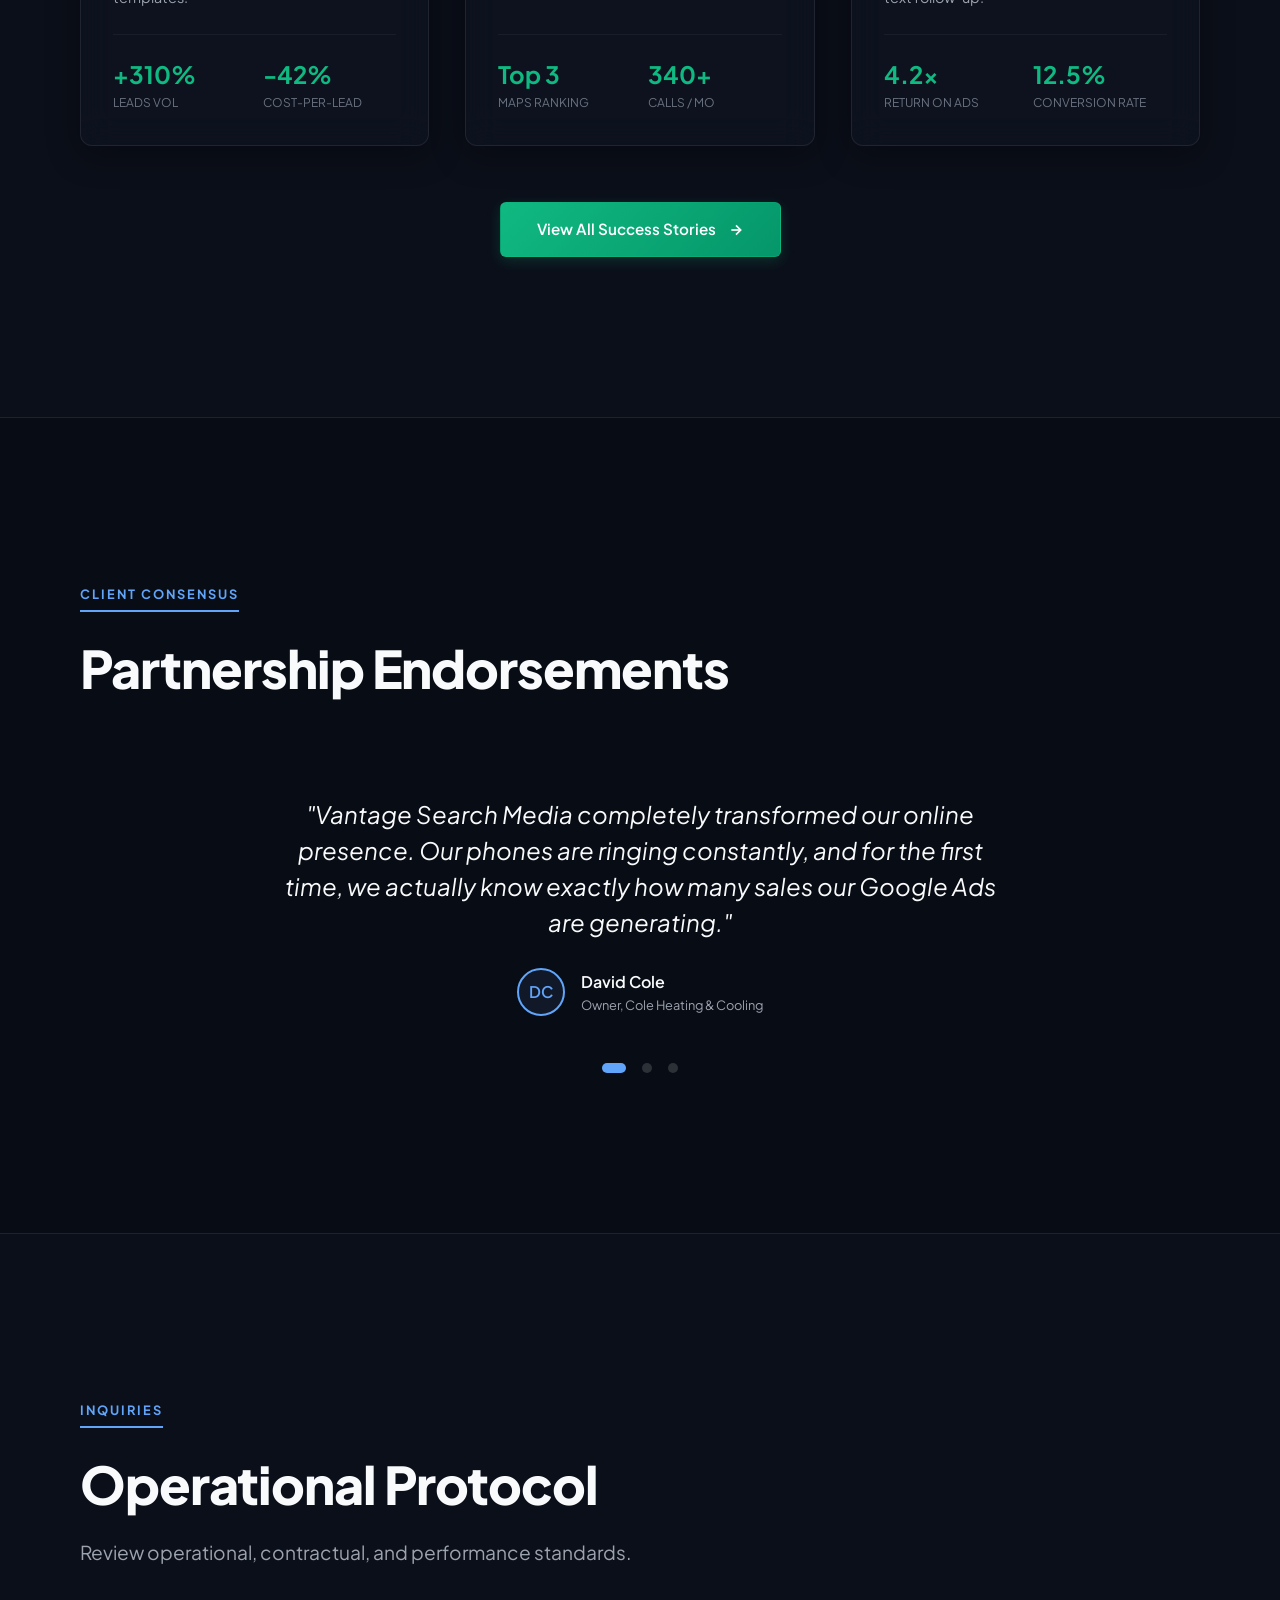
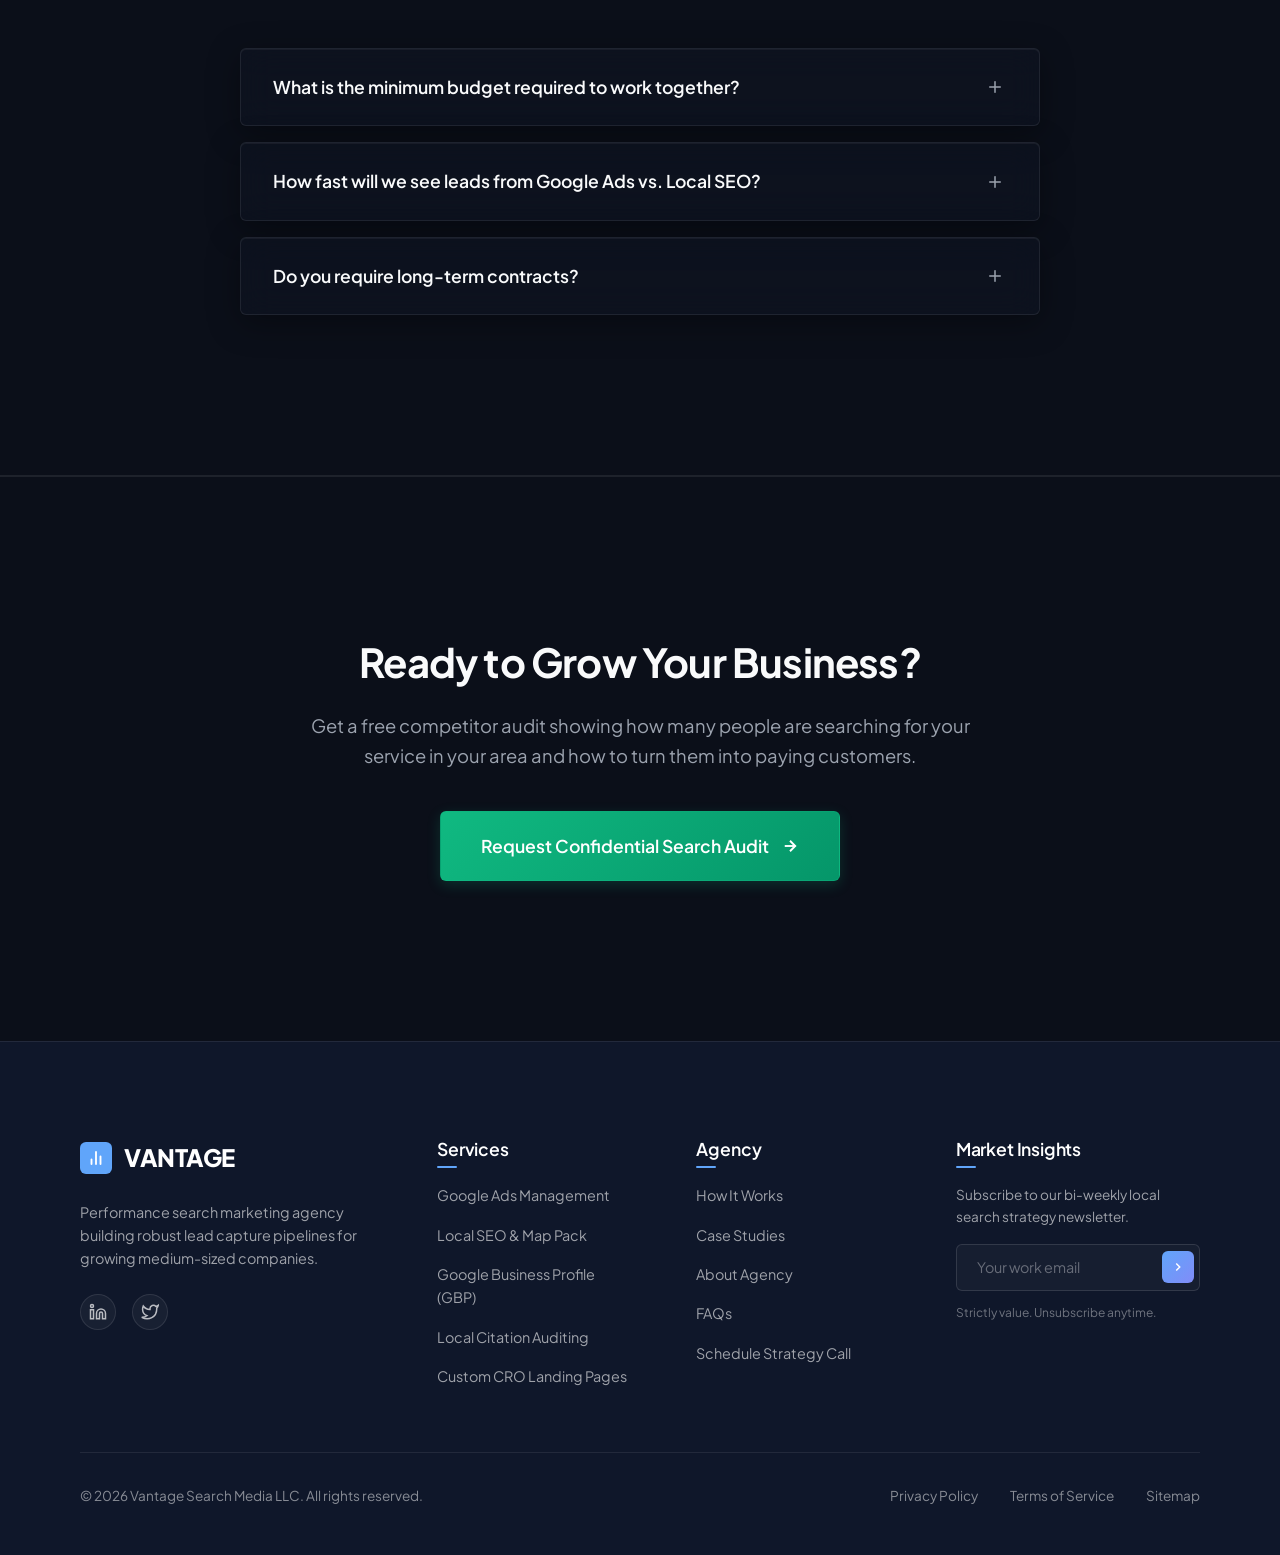
==== commit bd236e52: "design: Redesign navigation bar to Floating Glass Pill and optimize hero search mockup" ====
--- a/index.html
+++ b/index.html
@@ -35,7 +35,7 @@
     <div class="container">
       <a href="index.html" class="logo">
         <span class="logo-icon">
-          <svg xmlns="http://www.w3.org/2000/svg" width="18" height="18" viewBox="0 0 24 24" fill="none" stroke="white" stroke-width="2.5" stroke-linecap="round" stroke-linejoin="round">
+          <svg xmlns="http://www.w3.org/2000/svg" class="logo-svg" width="18" height="18" viewBox="0 0 24 24" fill="none" stroke="white" stroke-width="2.5" stroke-linecap="round" stroke-linejoin="round">
             <line x1="18" y1="20" x2="18" y2="10"></line>
             <line x1="12" y1="20" x2="12" y2="4"></line>
             <line x1="6" y1="20" x2="6" y2="14"></line>
@@ -47,17 +47,16 @@
       <nav class="nav-links">
         <a href="index.html" class="nav-link">Home</a>
         <a href="google-ads.html" class="nav-link">Google Ads</a>
-        <a href="local-seo.html" class="nav-link">Local SEO</a>
+        <a href="local-seo.html" class="nav-link">Google Maps</a>
         <a href="case-studies.html" class="nav-link">Case Studies</a>
-        <a href="about.html" class="nav-link">About</a>
+        <a href="about.html" class="nav-link">About Us</a>
         <a href="contact.html" class="nav-link">Contact</a>
       </nav>
 
       <div class="nav-actions">
-        <a href="index.html#calculator" class="btn btn-secondary" style="padding: 0.6rem 1.25rem; font-size: 0.9rem;">Yield Model</a>
-        <a href="#hero" class="btn btn-primary" style="padding: 0.6rem 1.25rem; font-size: 0.9rem;" id="nav-cta" onclick="setTimeout(() => document.querySelector('.audit-search-input').focus(), 100)">Confidential Audit</a>
+        <a href="#hero" class="btn btn-primary" style="padding: 0.6rem 1.25rem; font-size: 0.9rem;" id="nav-cta" onclick="setTimeout(() => document.querySelector('.audit-search-input').focus(), 100)">Get Free Audit</a>
         <button class="mobile-nav-toggle" id="mobile-toggle" aria-label="Toggle Menu">
-          <svg xmlns="http://www.w3.org/2000/svg" width="24" height="24" viewBox="0 0 24 24" fill="none" stroke="currentColor" stroke-width="2" stroke-linecap="round">
+          <svg xmlns="http://www.w3.org/2000/svg" class="nav-toggle-icon" width="24" height="24" viewBox="0 0 24 24" fill="none" stroke="currentColor" stroke-width="2" stroke-linecap="round">
             <line x1="3" y1="12" x2="21" y2="12"></line>
             <line x1="3" y1="6" x2="21" y2="6"></line>
             <line x1="3" y1="18" x2="21" y2="18"></line>
@@ -72,11 +71,11 @@
     <button class="mobile-close-btn" id="mobile-close" aria-label="Close Menu">&times;</button>
     <a href="index.html" class="mobile-nav-link">Home</a>
     <a href="google-ads.html" class="mobile-nav-link">Google Ads</a>
-    <a href="local-seo.html" class="mobile-nav-link">Local SEO</a>
+    <a href="local-seo.html" class="mobile-nav-link">Google Maps</a>
     <a href="case-studies.html" class="mobile-nav-link">Case Studies</a>
-    <a href="about.html" class="mobile-nav-link">About</a>
+    <a href="about.html" class="mobile-nav-link">About Us</a>
     <a href="contact.html" class="mobile-nav-link">Contact</a>
-    <a href="contact.html" class="btn btn-primary" style="margin-top: 1.5rem;">Confidential Audit</a>
+    <a href="contact.html" class="btn btn-primary" style="margin-top: 1.5rem;">Get Free Audit</a>
   </div>
 
   <!-- HERO SECTION -->
@@ -86,17 +85,17 @@
         <div class="hero-content">
           <div class="hero-badge">
             <span class="hero-badge-dot"></span>
-            <span>Advising Select Q3 Partnerships</span>
-          </div>
-          <h1>Precision Search Architecture.<br><span class="text-gradient">Accelerating Yield.</span></h1>
+            <span>Now Accepting Local Business Clients</span>
+          </div>
+          <h1>Be the First Business<br><span class="text-gradient">Customers Call.</span></h1>
           <p class="hero-description">
-            We engineer client acquisition systems for mid-market service enterprises. Through high-intent Google Ads deployment and organic Map Pack positioning, we secure market leadership at the exact moment of search.
+            We help local service businesses get more phone calls and booked jobs from Google Maps and Ads. Simple setup, month-to-month terms, and no long-term contracts.
           </p>
           <div class="hero-buttons" style="margin-bottom: 2rem;">
             <form class="audit-search-group">
               <input type="text" class="audit-search-input" placeholder="Enter your business website (e.g. yoursite.com)" required>
               <button type="submit" class="btn btn-primary audit-search-btn">
-                <span>Request Confidential Audit</span>
+                <span>Get Free Audit</span>
                 <svg xmlns="http://www.w3.org/2000/svg" class="btn-icon" viewBox="0 0 24 24" fill="none" stroke="currentColor" stroke-width="2.5" stroke-linecap="round" stroke-linejoin="round">
                   <line x1="5" y1="12" x2="19" y2="12"></line>
                   <polyline points="12 5 19 12 12 19"></polyline>
@@ -112,47 +111,65 @@
             </div>
             <div class="stat-item">
               <span class="stat-number">3.8x</span>
-              <span class="stat-label">Average ROI Yield</span>
+              <span class="stat-label">Average Profit Return</span>
             </div>
             <div class="stat-item">
               <span class="stat-number">94%</span>
-              <span class="stat-label">Bilateral Retention</span>
+              <span class="stat-label">Client Retention</span>
             </div>
           </div>
 
           <div style="margin-top: 2rem; padding: 1.25rem 1.75rem; background: var(--bg-secondary); border: 1px solid var(--glass-border); border-radius: var(--radius-sm); max-width: 620px;">
-            <span style="font-size: 0.72rem; letter-spacing: 1.5px; text-transform: uppercase; color: var(--text-secondary); display: block; margin-bottom: 0.35rem; font-weight: 600;">Real-Time Tracked Client Revenue Generated</span>
+            <span style="font-size: 0.72rem; letter-spacing: 1.5px; text-transform: uppercase; color: var(--text-secondary); display: block; margin-bottom: 0.35rem; font-weight: 600;">Revenue Generated for Our Clients</span>
             <span style="font-family: var(--font-heading); font-size: 1.85rem; color: var(--text-primary); font-weight: 800;">$<span id="live-revenue-ticker">10,142,293,485</span></span>
           </div>
         </div>
 
         <div class="hero-visual">
-          <div class="visual-container" style="aspect-ratio: auto;">
+          <div class="visual-container">
             <!-- Interactive Google Search Results Mockup -->
             <div class="serp-mockup glass" style="width: 100%;">
               <div class="serp-searchbar">
-                <svg xmlns="http://www.w3.org/2000/svg" width="16" height="16" viewBox="0 0 24 24" fill="none" stroke="currentColor" stroke-width="2.5"><circle cx="11" cy="11" r="8"></circle><line x1="21" y1="21" x2="16.65" y2="16.65"></line></svg>
-                <input type="text" value="google ads & local seo agency near me" disabled style="background:none; border:none; outline:none; width:100%; color:#FFFFFF; pointer-events:none;">
+                <svg xmlns="http://www.w3.org/2000/svg" class="search-icon" width="16" height="16" viewBox="0 0 24 24" fill="none" stroke="currentColor" stroke-width="2.5"><circle cx="11" cy="11" r="8"></circle><line x1="21" y1="21" x2="16.65" y2="16.65"></line></svg>
+                <input type="text" value="emergency plumber near me" disabled style="background:none; border:none; outline:none; width:100%; color:#FFFFFF; pointer-events:none;">
               </div>
               
+              <!-- Google Ads Sponsored Top Spot -->
               <div class="serp-ad-card">
                 <div class="serp-ad-header">
                   <span class="serp-ad-badge">Sponsored</span>
-                  <span>https://www.vantagesearchmedia.com</span>
+                  <span>https://www.apexplumbing.com</span>
                 </div>
-                <h3 class="serp-headline">Vantage Search Media | Search Architecture & Scale</h3>
-                <span class="serp-url">www.vantagesearchmedia.com/agency-audit</span>
+                <h3 class="serp-headline">Apex Plumbing Services | 24/7 Emergency Plumber</h3>
+                <span class="serp-url">www.apexplumbing.com/emergency-repair</span>
                 <p class="serp-description">
-                  We build client-acquisition systems for growing companies. Target ready-to-buy local search traffic, dominate the Map 3-Pack, and scale your ads.
+                  Need a plumber fast? 45-minute response times, certified local pros, and upfront pricing. Call now to book your emergency repair!
                 </p>
-                <div class="serp-extensions">
-                  <div class="serp-extension-item">
-                    <h5>Confidential Audit</h5>
-                    <p>Get a competitor report mapping your local market keywords.</p>
-                  </div>
-                  <div class="serp-extension-item">
-                    <h5>Map Pack dominations</h5>
-                    <p>Boost your business profile to position #1 organically.</p>
+                <div style="margin-top: 1rem; display: flex; gap: 0.75rem; align-items: center;">
+                  <a href="tel:5552345678" style="display: inline-flex; align-items: center; gap: 0.5rem; padding: 0.5rem 1rem; background: #2563EB; color: #FFFFFF; border-radius: var(--radius-sm); font-size: 0.85rem; font-weight: 600; text-decoration: none; pointer-events: none;">
+                    <svg xmlns="http://www.w3.org/2000/svg" class="phone-icon" width="14" height="14" viewBox="0 0 24 24" fill="none" stroke="currentColor" stroke-width="2.5" stroke-linecap="round" stroke-linejoin="round"><path d="M22 16.92v3a2 2 0 0 1-2.18 2 19.79 19.79 0 0 1-8.63-3.07 19.5 19.5 0 0 1-6-6 19.79 19.79 0 0 1-3.07-8.67A2 2 0 0 1 4.11 2h3a2 2 0 0 1 2 1.72 12.84 12.84 0 0 0 .7 2.81 2 2 0 0 1-.45 2.11L8.09 9.91a16 16 0 0 0 6 6l1.27-1.27a2 2 0 0 1 2.11-.45 12.84 12.84 0 0 0 2.81.7A2 2 0 0 1 22 16.92z"/></svg>
+                    <span>Call (555) 234-5678</span>
+                  </a>
+                  <span style="font-size: 0.8rem; color: #fbbf24; font-weight: 600; display: inline-flex; align-items: center; gap: 0.25rem;">
+                    ★★★★★ 4.9 (184 reviews)
+                  </span>
+                </div>
+              </div>
+
+              <!-- Google Maps Local 3-Pack Rank #1 Snippet -->
+              <div style="border-top: 1px solid #1E293B; margin-top: 1.5rem; padding-top: 1.25rem;">
+                <span style="font-size: 0.72rem; letter-spacing: 1.5px; text-transform: uppercase; color: var(--text-secondary); display: block; margin-bottom: 0.75rem; font-weight: 600;">Google Maps 3-Pack</span>
+                <div style="display: flex; flex-direction: column; gap: 0.75rem;">
+                  <!-- #1 Position (Client) -->
+                  <div style="display: flex; justify-content: space-between; align-items: center; padding: 0.75rem; background: rgba(16, 185, 129, 0.04); border: 1px solid rgba(16, 185, 129, 0.15); border-radius: var(--radius-sm);">
+                    <div>
+                      <h4 style="font-size: 0.9rem; font-weight: 700; color: var(--text-primary); margin-bottom: 0.15rem; display: flex; align-items: center; gap: 0.5rem; font-family: var(--font-heading);">
+                        <span>1. Apex Plumbing Services</span>
+                        <span style="font-size: 0.65rem; background: rgba(16, 185, 129, 0.1); color: var(--accent-emerald); padding: 1px 6px; border-radius: 99px;">#1 Rank</span>
+                      </h4>
+                      <span style="font-size: 0.75rem; color: #fbbf24; font-family: sans-serif;">★★★★★ <span style="color: var(--text-secondary);">4.9 (184) • Emergency Plumber</span></span>
+                    </div>
+                    <span style="font-size: 0.75rem; background: rgba(255, 255, 255, 0.03); border: 1px solid rgba(255, 255, 255, 0.08); padding: 0.35rem 0.75rem; border-radius: var(--radius-sm); color: var(--text-primary); font-weight: 600; font-family: sans-serif;">📞 Call Now</span>
                   </div>
                 </div>
               </div>
@@ -160,11 +177,11 @@
             
             <!-- Float indicators -->
             <div class="float-element float-1" style="z-index: 10;">
-              <svg xmlns="http://www.w3.org/2000/svg" width="16" height="16" viewBox="0 0 24 24" fill="none" stroke="var(--accent-indigo)" stroke-width="2"><path d="M12 22s8-4 8-10V5l-8-3-8 3v7c0 6 8 10 8 10z"/></svg>
+              <svg xmlns="http://www.w3.org/2000/svg" class="badge-icon" width="16" height="16" viewBox="0 0 24 24" fill="none" stroke="var(--accent-indigo)" stroke-width="2"><path d="M12 22s8-4 8-10V5l-8-3-8 3v7c0 6 8 10 8 10z"/></svg>
               <span style="font-size:0.8rem; font-weight:600; color: var(--text-primary);">Google Partner Certified</span>
             </div>
             <div class="float-element float-2" style="z-index: 10;">
-              <svg xmlns="http://www.w3.org/2000/svg" width="16" height="16" viewBox="0 0 24 24" fill="none" stroke="var(--accent-indigo)" stroke-width="2"><circle cx="12" cy="12" r="10"></circle><polyline points="12 6 12 12 16 14"></polyline></svg>
+              <svg xmlns="http://www.w3.org/2000/svg" class="badge-icon" width="16" height="16" viewBox="0 0 24 24" fill="none" stroke="var(--accent-indigo)" stroke-width="2"><circle cx="12" cy="12" r="10"></circle><polyline points="12 6 12 12 16 14"></polyline></svg>
               <span style="font-size:0.8rem; font-weight:600; color: var(--text-primary);">CTR Boost: +320%</span>
             </div>
           </div>
@@ -179,52 +196,52 @@
     <div class="logo-slider">
       <div class="logo-track">
         <div class="logo-slide">
-          <svg width="160" height="32" viewBox="0 0 200 40" xmlns="http://www.w3.org/2000/svg">
+          <svg class="partner-logo" width="160" height="32" viewBox="0 0 200 40" xmlns="http://www.w3.org/2000/svg">
             <text x="10" y="28" font-family="sans-serif" font-weight="900" font-size="22">Google <tspan font-weight="400" fill="gray">Partner</tspan></text>
           </svg>
         </div>
         <div class="logo-slide">
-          <svg width="160" height="32" viewBox="0 0 200 40" xmlns="http://www.w3.org/2000/svg">
+          <svg class="partner-logo" width="160" height="32" viewBox="0 0 200 40" xmlns="http://www.w3.org/2000/svg">
             <text x="10" y="28" font-family="sans-serif" font-weight="900" font-size="20" fill="gray">LOCAL <tspan fill="white">DOMINATOR</tspan></text>
           </svg>
         </div>
         <div class="logo-slide">
-          <svg width="160" height="32" viewBox="0 0 200 40" xmlns="http://www.w3.org/2000/svg">
+          <svg class="partner-logo" width="160" height="32" viewBox="0 0 200 40" xmlns="http://www.w3.org/2000/svg">
             <text x="10" y="28" font-family="sans-serif" font-weight="900" font-size="22" fill="red">yelp<tspan font-weight="400" font-size="16" fill="gray">Ads Certified</tspan></text>
           </svg>
         </div>
         <div class="logo-slide">
-          <svg width="160" height="32" viewBox="0 0 200 40" xmlns="http://www.w3.org/2000/svg">
+          <svg class="partner-logo" width="160" height="32" viewBox="0 0 200 40" xmlns="http://www.w3.org/2000/svg">
             <text x="10" y="28" font-family="sans-serif" font-weight="800" font-size="22" fill="orange">semrush <tspan font-weight="300" font-size="14" fill="white">partner</tspan></text>
           </svg>
         </div>
         <div class="logo-slide">
-          <svg width="160" height="32" viewBox="0 0 200 40" xmlns="http://www.w3.org/2000/svg">
+          <svg class="partner-logo" width="160" height="32" viewBox="0 0 200 40" xmlns="http://www.w3.org/2000/svg">
             <text x="10" y="28" font-family="sans-serif" font-weight="800" font-size="22" fill="#0066ff">Meta <tspan font-weight="400" font-size="16" fill="gray">Partner</tspan></text>
           </svg>
         </div>
         <div class="logo-slide">
-          <svg width="160" height="32" viewBox="0 0 200 40" xmlns="http://www.w3.org/2000/svg">
+          <svg class="partner-logo" width="160" height="32" viewBox="0 0 200 40" xmlns="http://www.w3.org/2000/svg">
             <text x="10" y="28" font-family="sans-serif" font-weight="900" font-size="22" fill="white">Google <tspan font-weight="400" fill="gray">Partner</tspan></text>
           </svg>
         </div>
         <div class="logo-slide">
-          <svg width="160" height="32" viewBox="0 0 200 40" xmlns="http://www.w3.org/2000/svg">
+          <svg class="partner-logo" width="160" height="32" viewBox="0 0 200 40" xmlns="http://www.w3.org/2000/svg">
             <text x="10" y="28" font-family="sans-serif" font-weight="900" font-size="20" fill="gray">LOCAL <tspan fill="white">DOMINATOR</tspan></text>
           </svg>
         </div>
         <div class="logo-slide">
-          <svg width="160" height="32" viewBox="0 0 200 40" xmlns="http://www.w3.org/2000/svg">
+          <svg class="partner-logo" width="160" height="32" viewBox="0 0 200 40" xmlns="http://www.w3.org/2000/svg">
             <text x="10" y="28" font-family="sans-serif" font-weight="900" font-size="22" fill="red">yelp<tspan font-weight="400" font-size="16" fill="gray">Ads Certified</tspan></text>
           </svg>
         </div>
         <div class="logo-slide">
-          <svg width="160" height="32" viewBox="0 0 200 40" xmlns="http://www.w3.org/2000/svg">
+          <svg class="partner-logo" width="160" height="32" viewBox="0 0 200 40" xmlns="http://www.w3.org/2000/svg">
             <text x="10" y="28" font-family="sans-serif" font-weight="800" font-size="22" fill="orange">semrush <tspan font-weight="300" font-size="14" fill="white">partner</tspan></text>
           </svg>
         </div>
         <div class="logo-slide">
-          <svg width="160" height="32" viewBox="0 0 200 40" xmlns="http://www.w3.org/2000/svg">
+          <svg class="partner-logo" width="160" height="32" viewBox="0 0 200 40" xmlns="http://www.w3.org/2000/svg">
             <text x="10" y="28" font-family="sans-serif" font-weight="800" font-size="22" fill="#0066ff">Meta <tspan font-weight="400" font-size="16" fill="gray">Partner</tspan></text>
           </svg>
         </div>
@@ -236,31 +253,31 @@
   <section class="services section-padding" id="services">
     <div class="container">
       <div class="section-header">
-        <span class="tag">Capabilities</span>
-        <h2>High-Intent Search Infrastructure</h2>
-        <p>We engineer scalable conversion systems tailored to capture high-value buyers at the exact point of intent.</p>
+        <span class="tag">Our Services</span>
+        <h2>How We Help You Get Customers</h2>
+        <p>We build simple, effective digital marketing systems designed to get your business found on Google.</p>
       </div>
 
       <div class="services-grid" style="grid-template-columns: 1fr 1fr; gap: 3rem; max-width: 900px; margin: 0 auto;">
         <!-- Google Ads Summary -->
         <div class="service-card glass glass-hover">
           <div class="service-icon" style="color: var(--accent-indigo);">
-            <svg xmlns="http://www.w3.org/2000/svg" width="24" height="24" viewBox="0 0 24 24" fill="none" stroke="currentColor" stroke-width="2" stroke-linecap="round"><path d="M12 2v20M17 5H9.5a3.5 3.5 0 0 0 0 7h5a3.5 3.5 0 0 1 0 7H6"/></svg>
-          </div>
-          <h3>Google Ads Architecture</h3>
-          <p>Deploy precision capital in high-intent auction pools. We design comprehensive phrase-match architectures, negative keyword isolation protocols, and custom high-converting landers.</p>
+            <svg xmlns="http://www.w3.org/2000/svg" class="service-svg" width="24" height="24" viewBox="0 0 24 24" fill="none" stroke="currentColor" stroke-width="2" stroke-linecap="round"><path d="M12 2v20M17 5H9.5a3.5 3.5 0 0 0 0 7h5a3.5 3.5 0 0 1 0 7H6"/></svg>
+          </div>
+          <h3>Google Ads Management</h3>
+          <p>Stop wasting money on advertising. We build and manage targeted Google Ads that reach buyers searching for your service right now, sending them straight to a custom website built to make them call you.</p>
           <div class="service-features" style="margin-bottom: 2rem;">
             <div class="service-feature">
               <svg xmlns="http://www.w3.org/2000/svg" viewBox="0 0 24 24" fill="none" stroke="currentColor" stroke-width="3"><polyline points="20 6 9 17 4 12"/></svg>
-              <span>Phrase-Match Auction Pools</span>
+              <span>Targeted Local Search Ads</span>
             </div>
             <div class="service-feature">
               <svg xmlns="http://www.w3.org/2000/svg" viewBox="0 0 24 24" fill="none" stroke="currentColor" stroke-width="3"><polyline points="20 6 9 17 4 12"/></svg>
-              <span>High-converting Dedicated Landers</span>
+              <span>High-Converting Landing Pages</span>
             </div>
           </div>
           <a href="google-ads.html" class="btn btn-secondary" style="width: 100%; justify-content: center;">
-            <span>Access Ads Architecture Model</span>
+            <span>Learn More About Google Ads</span>
             <svg xmlns="http://www.w3.org/2000/svg" class="btn-icon" viewBox="0 0 24 24" fill="none" stroke="currentColor" stroke-width="2.5" style="width:16px; height:16px;"><line x1="5" y1="12" x2="19" y2="12"></line><polyline points="12 5 19 12 12 19"></polyline></svg>
           </a>
         </div>
@@ -268,22 +285,22 @@
         <!-- Local SEO Summary -->
         <div class="service-card glass glass-hover">
           <div class="service-icon" style="color: var(--accent-emerald);">
-            <svg xmlns="http://www.w3.org/2000/svg" width="24" height="24" viewBox="0 0 24 24" fill="none" stroke="currentColor" stroke-width="2" stroke-linecap="round"><path d="M21 10c0 7-9 13-9 13s-9-6-9-13a9 9 0 0 1 18 0z"/><circle cx="12" cy="10" r="3"/></svg>
-          </div>
-          <h3>Organic Search & Map Packs</h3>
-          <p>Establish dominant authority in local query sets. We optimize Google Business Profiles (GBP), audit citation directories, and build local link profiles to place you in the Map 3-Pack.</p>
+            <svg xmlns="http://www.w3.org/2000/svg" class="service-svg" width="24" height="24" viewBox="0 0 24 24" fill="none" stroke="currentColor" stroke-width="2" stroke-linecap="round"><path d="M21 10c0 7-9 13-9 13s-9-6-9-13a9 9 0 0 1 18 0z"/><circle cx="12" cy="10" r="3"/></svg>
+          </div>
+          <h3>Google Maps & Local SEO</h3>
+          <p>Get listed at the very top of Google Maps. We optimize your Google Business Profile, audit your local listings, and implement customer review strategies so neighbors choose your business first.</p>
           <div class="service-features" style="margin-bottom: 2rem;">
             <div class="service-feature">
               <svg xmlns="http://www.w3.org/2000/svg" viewBox="0 0 24 24" fill="none" stroke="currentColor" stroke-width="3"><polyline points="20 6 9 17 4 12"/></svg>
-              <span>Map Pack Domination Systems</span>
+              <span>Google Maps 3-Pack Rankings</span>
             </div>
             <div class="service-feature">
               <svg xmlns="http://www.w3.org/2000/svg" viewBox="0 0 24 24" fill="none" stroke="currentColor" stroke-width="3"><polyline points="20 6 9 17 4 12"/></svg>
-              <span>NAP Alignment & Review Velocities</span>
+              <span>Info Alignment & Local Reviews</span>
             </div>
           </div>
           <a href="local-seo.html" class="btn btn-secondary" style="width: 100%; justify-content: center;">
-            <span>Access Map Domination Model</span>
+            <span>Learn More About Local SEO</span>
             <svg xmlns="http://www.w3.org/2000/svg" class="btn-icon" viewBox="0 0 24 24" fill="none" stroke="currentColor" stroke-width="2.5" style="width:16px; height:16px;"><line x1="5" y1="12" x2="19" y2="12"></line><polyline points="12 5 19 12 12 19"></polyline></svg>
           </a>
         </div>
@@ -295,20 +312,20 @@
   <section class="calculator-section section-padding" id="calculator" style="background: var(--bg-secondary); border-top: 1px solid var(--glass-border); border-bottom: 1px solid var(--glass-border);">
     <div class="container">
       <div class="section-header">
-        <span class="tag">Advisory Modeling</span>
-        <h2>Acquisition Model & Yield Estimator</h2>
-        <p>Calibrate input values to project pipeline volume, customer acquisition yield, and absolute ROI potential.</p>
+        <span class="tag">Estimated Growth</span>
+        <h2>New Customer & Revenue Estimator</h2>
+        <p>Use our calculator to estimate how many new leads, customers, and revenue you could generate with your marketing budget.</p>
       </div>
 
       <div class="calculator-grid">
         <div class="calc-sliders glass">
           <div class="slider-group">
             <div class="slider-header">
-              <label for="slider-budget" class="slider-label">Monthly Spend Budget ($)</label>
+              <label for="slider-budget" class="slider-label">Monthly Ad Budget ($)</label>
               <div class="slider-value-box">$<span id="val-budget">2,500</span></div>
             </div>
             <input type="range" id="slider-budget" min="1000" max="25000" step="500" value="2500" class="slider-input">
-            <span class="slider-help-text">Planned budget allocation for search traffic deployment.</span>
+            <span class="slider-help-text">Your monthly budget for Google advertising.</span>
           </div>
 
           <div class="slider-group">
@@ -317,25 +334,25 @@
               <div class="slider-value-box">$<span id="val-cpl">25</span></div>
             </div>
             <input type="range" id="slider-cpl" min="15" max="150" step="5" value="25" class="slider-input">
-            <span class="slider-help-text">Target cost to acquire a qualified inquiry/lead.</span>
+            <span class="slider-help-text">The estimated cost to get one phone call or inquiry.</span>
           </div>
 
           <div class="slider-group">
             <div class="slider-header">
-              <label for="slider-close-rate" class="slider-label">Lead-to-Client Close Rate (%)</label>
+              <label for="slider-close-rate" class="slider-label">Lead-to-Job Close Rate (%)</label>
               <div class="slider-value-box"><span id="val-close-rate">15</span>%</div>
             </div>
             <input type="range" id="slider-close-rate" min="5" max="50" step="1" value="15" class="slider-input">
-            <span class="slider-help-text">Percentage of inquiries successfully closed into revenue contracts.</span>
+            <span class="slider-help-text">The percentage of leads that turn into paying customers.</span>
           </div>
 
           <div class="slider-group" style="margin-bottom: 0;">
             <div class="slider-header">
-              <label for="slider-deal-value" class="slider-label">Average Contract Value ($)</label>
+              <label for="slider-deal-value" class="slider-label">Average Job/Customer Value ($)</label>
               <div class="slider-value-box">$<span id="val-deal-value">1,200</span></div>
             </div>
             <input type="range" id="slider-deal-value" min="200" max="10000" step="100" value="1200" class="slider-input">
-            <span class="slider-help-text">Average value generated per closed revenue contract.</span>
+            <span class="slider-help-text">The average amount a customer spends with your business.</span>
           </div>
         </div>
 
@@ -343,7 +360,7 @@
           <div class="result-main">
             <span class="result-label">Projected Monthly Revenue</span>
             <span class="result-value" id="result-revenue">$18,000</span>
-            <span class="result-roi-badge">Projected ROI: <span id="result-roi">7.2</span>x</span>
+            <span class="result-roi-badge">Return on Ad Spend: <span id="result-roi">7.2</span>x</span>
           </div>
           <div class="result-breakdown">
             <div class="breakdown-item">
@@ -574,7 +591,7 @@
           <div class="faq-header" onclick="toggleFaq(this)">
             <span class="faq-question">What is the minimum budget required to work together?</span>
             <div class="faq-icon-wrapper">
-              <svg xmlns="http://www.w3.org/2000/svg" width="24" height="24" viewBox="0 0 24 24" fill="none" stroke="currentColor" stroke-width="2" stroke-linecap="round"><line x1="12" y1="5" x2="12" y2="19"></line><line x1="5" y1="12" x2="19" y2="12"></line></svg>
+              <svg xmlns="http://www.w3.org/2000/svg" class="faq-toggle-icon" width="24" height="24" viewBox="0 0 24 24" fill="none" stroke="currentColor" stroke-width="2" stroke-linecap="round"><line x1="12" y1="5" x2="12" y2="19"></line><line x1="5" y1="12" x2="19" y2="12"></line></svg>
             </div>
           </div>
           <div class="faq-body">
@@ -588,7 +605,7 @@
           <div class="faq-header" onclick="toggleFaq(this)">
             <span class="faq-question">How fast will we see leads from Google Ads vs. Local SEO?</span>
             <div class="faq-icon-wrapper">
-              <svg xmlns="http://www.w3.org/2000/svg" width="24" height="24" viewBox="0 0 24 24" fill="none" stroke="currentColor" stroke-width="2" stroke-linecap="round"><line x1="12" y1="5" x2="12" y2="19"></line><line x1="5" y1="12" x2="19" y2="12"></line></svg>
+              <svg xmlns="http://www.w3.org/2000/svg" class="faq-toggle-icon" width="24" height="24" viewBox="0 0 24 24" fill="none" stroke="currentColor" stroke-width="2" stroke-linecap="round"><line x1="12" y1="5" x2="12" y2="19"></line><line x1="5" y1="12" x2="19" y2="12"></line></svg>
             </div>
           </div>
           <div class="faq-body">
@@ -602,7 +619,7 @@
           <div class="faq-header" onclick="toggleFaq(this)">
             <span class="faq-question">Do you require long-term contracts?</span>
             <div class="faq-icon-wrapper">
-              <svg xmlns="http://www.w3.org/2000/svg" width="24" height="24" viewBox="0 0 24 24" fill="none" stroke="currentColor" stroke-width="2" stroke-linecap="round"><line x1="12" y1="5" x2="12" y2="19"></line><line x1="5" y1="12" x2="19" y2="12"></line></svg>
+              <svg xmlns="http://www.w3.org/2000/svg" class="faq-toggle-icon" width="24" height="24" viewBox="0 0 24 24" fill="none" stroke="currentColor" stroke-width="2" stroke-linecap="round"><line x1="12" y1="5" x2="12" y2="19"></line><line x1="5" y1="12" x2="19" y2="12"></line></svg>
             </div>
           </div>
           <div class="faq-body">
@@ -618,8 +635,8 @@
   <!-- CTA FOOTER STRIP -->
   <section class="section-padding" style="background: var(--bg-secondary); border-top: 1px solid var(--glass-border); text-align: center;">
     <div class="container" style="max-width: 800px;">
-      <h2 style="font-size: 2.5rem; margin-bottom: 1.5rem; font-family: var(--font-heading);">Begin Search Telemetry Calibration</h2>
-      <p style="color: var(--text-secondary); font-size: 1.15rem; margin-bottom: 2.5rem;">Let our consulting group map keyword competition curves and formulate an acquisition roadmap for your enterprise. Request a confidential search audit.</p>
+      <h2 style="font-size: 2.5rem; margin-bottom: 1.5rem; font-family: var(--font-heading);">Ready to Grow Your Business?</h2>
+      <p style="color: var(--text-secondary); font-size: 1.15rem; margin-bottom: 2.5rem;">Get a free competitor audit showing how many people are searching for your service in your area and how to turn them into paying customers.</p>
       <a href="contact.html" class="btn btn-primary" style="padding: 1.25rem 2.5rem; font-size: 1.1rem;">
         <span>Request Confidential Search Audit</span>
         <svg xmlns="http://www.w3.org/2000/svg" class="btn-icon" viewBox="0 0 24 24" fill="none" stroke="currentColor" stroke-width="2.5" style="width:18px; height:18px;"><line x1="5" y1="12" x2="19" y2="12"></line><polyline points="12 5 19 12 12 19"></polyline></svg>
@@ -634,7 +651,7 @@
         <div class="footer-info">
           <a href="index.html" class="logo">
             <span class="logo-icon">
-              <svg xmlns="http://www.w3.org/2000/svg" width="18" height="18" viewBox="0 0 24 24" fill="none" stroke="white" stroke-width="2.5" stroke-linecap="round" stroke-linejoin="round">
+              <svg xmlns="http://www.w3.org/2000/svg" class="logo-svg" width="18" height="18" viewBox="0 0 24 24" fill="none" stroke="white" stroke-width="2.5" stroke-linecap="round" stroke-linejoin="round">
                 <line x1="18" y1="20" x2="18" y2="10"></line>
                 <line x1="12" y1="20" x2="12" y2="4"></line>
                 <line x1="6" y1="20" x2="6" y2="14"></line>
@@ -684,7 +701,7 @@
             <div class="newsletter-input-group">
               <input type="email" class="newsletter-input" placeholder="Your work email" required>
               <button type="submit" class="newsletter-submit-btn" aria-label="Subscribe">
-                <svg xmlns="http://www.w3.org/2000/svg" width="14" height="14" viewBox="0 0 24 24" fill="none" stroke="currentColor" stroke-width="2.5"><polyline points="9 18 15 12 9 6"></polyline></svg>
+                <svg xmlns="http://www.w3.org/2000/svg" class="newsletter-submit-icon" width="14" height="14" viewBox="0 0 24 24" fill="none" stroke="currentColor" stroke-width="2.5"><polyline points="9 18 15 12 9 6"></polyline></svg>
               </button>
             </div>
             <span class="newsletter-text">Strictly value. Unsubscribe anytime.</span>
--- a/styles.css
+++ b/styles.css
@@ -39,6 +39,9 @@
   --transition-fast: 0.2s cubic-bezier(0.16, 1, 0.3, 1);
   --transition-normal: 0.3s cubic-bezier(0.16, 1, 0.3, 1);
   --transition-slow: 0.5s cubic-bezier(0.16, 1, 0.3, 1);
+  
+  --section-padding: 6rem 1.5rem;
+  --container-width: 1280px;
 }
 
 /* ==========================================
@@ -262,27 +265,37 @@
    ========================================== */
 .navbar {
   position: fixed;
-  top: 0;
-  left: 0;
+  top: 1.5rem;
+  left: 50%;
+  transform: translateX(-50%);
+  width: calc(100% - 3rem);
+  max-width: 1200px;
+  z-index: 100;
+  padding: 0.65rem 2rem;
+  background: rgba(8, 12, 20, 0.4); /* Subtle dark glass overlay */
+  backdrop-filter: blur(16px);
+  -webkit-backdrop-filter: blur(16px);
+  border: 1px solid rgba(255, 255, 255, 0.05);
+  border-radius: 99px;
+  box-shadow: 0 4px 30px rgba(0, 0, 0, 0.2);
+  transition: all var(--transition-normal);
+}
+
+.navbar.scrolled {
+  top: 1rem;
+  background: rgba(8, 12, 20, 0.8);
+  border-color: rgba(255, 255, 255, 0.1);
+  box-shadow: 0 10px 30px rgba(0, 0, 0, 0.5), 0 0 1px rgba(255, 255, 255, 0.2) inset;
+}
+
+.navbar .container {
+  display: flex;
+  justify-content: space-between;
+  align-items: center;
   width: 100%;
-  z-index: 100;
-  padding: 1.5rem 0;
-  transition: all var(--transition-normal);
-}
-
-.navbar.scrolled {
-  padding: 1rem 0;
-  background: rgba(8, 12, 20, 0.85); /* Blurred dark glass background */
-  backdrop-filter: blur(20px);
-  -webkit-backdrop-filter: blur(20px);
-  border-bottom: 1px solid rgba(255, 255, 255, 0.08);
-  box-shadow: 0 4px 20px rgba(0, 0, 0, 0.4);
-}
-
-.navbar .container {
-  display: flex;
-  justify-content: space-between;
-  align-items: center;
+  max-width: 100%;
+  margin: 0;
+  padding: 0;
 }
 
 .logo {
@@ -337,11 +350,13 @@
   border-radius: var(--radius-full);
 }
 
-.nav-link:hover {
+.nav-link:hover,
+.nav-link.active {
   color: var(--text-primary);
 }
 
-.nav-link:hover::after {
+.nav-link:hover::after,
+.nav-link.active::after {
   width: 100%;
 }
 
@@ -385,7 +400,7 @@
   display: grid;
   grid-template-columns: 1.1fr 0.9fr;
   gap: 4rem;
-  align-items: center;
+  align-items: flex-start;
 }
 
 .hero-content {
@@ -481,11 +496,6 @@
 .visual-container {
   position: relative;
   width: 100%;
-  border-radius: var(--radius-lg);
-  aspect-ratio: 1 / 1;
-  display: flex;
-  align-items: center;
-  justify-content: center;
 }
 
 /* Glass Dashboard Mockup */
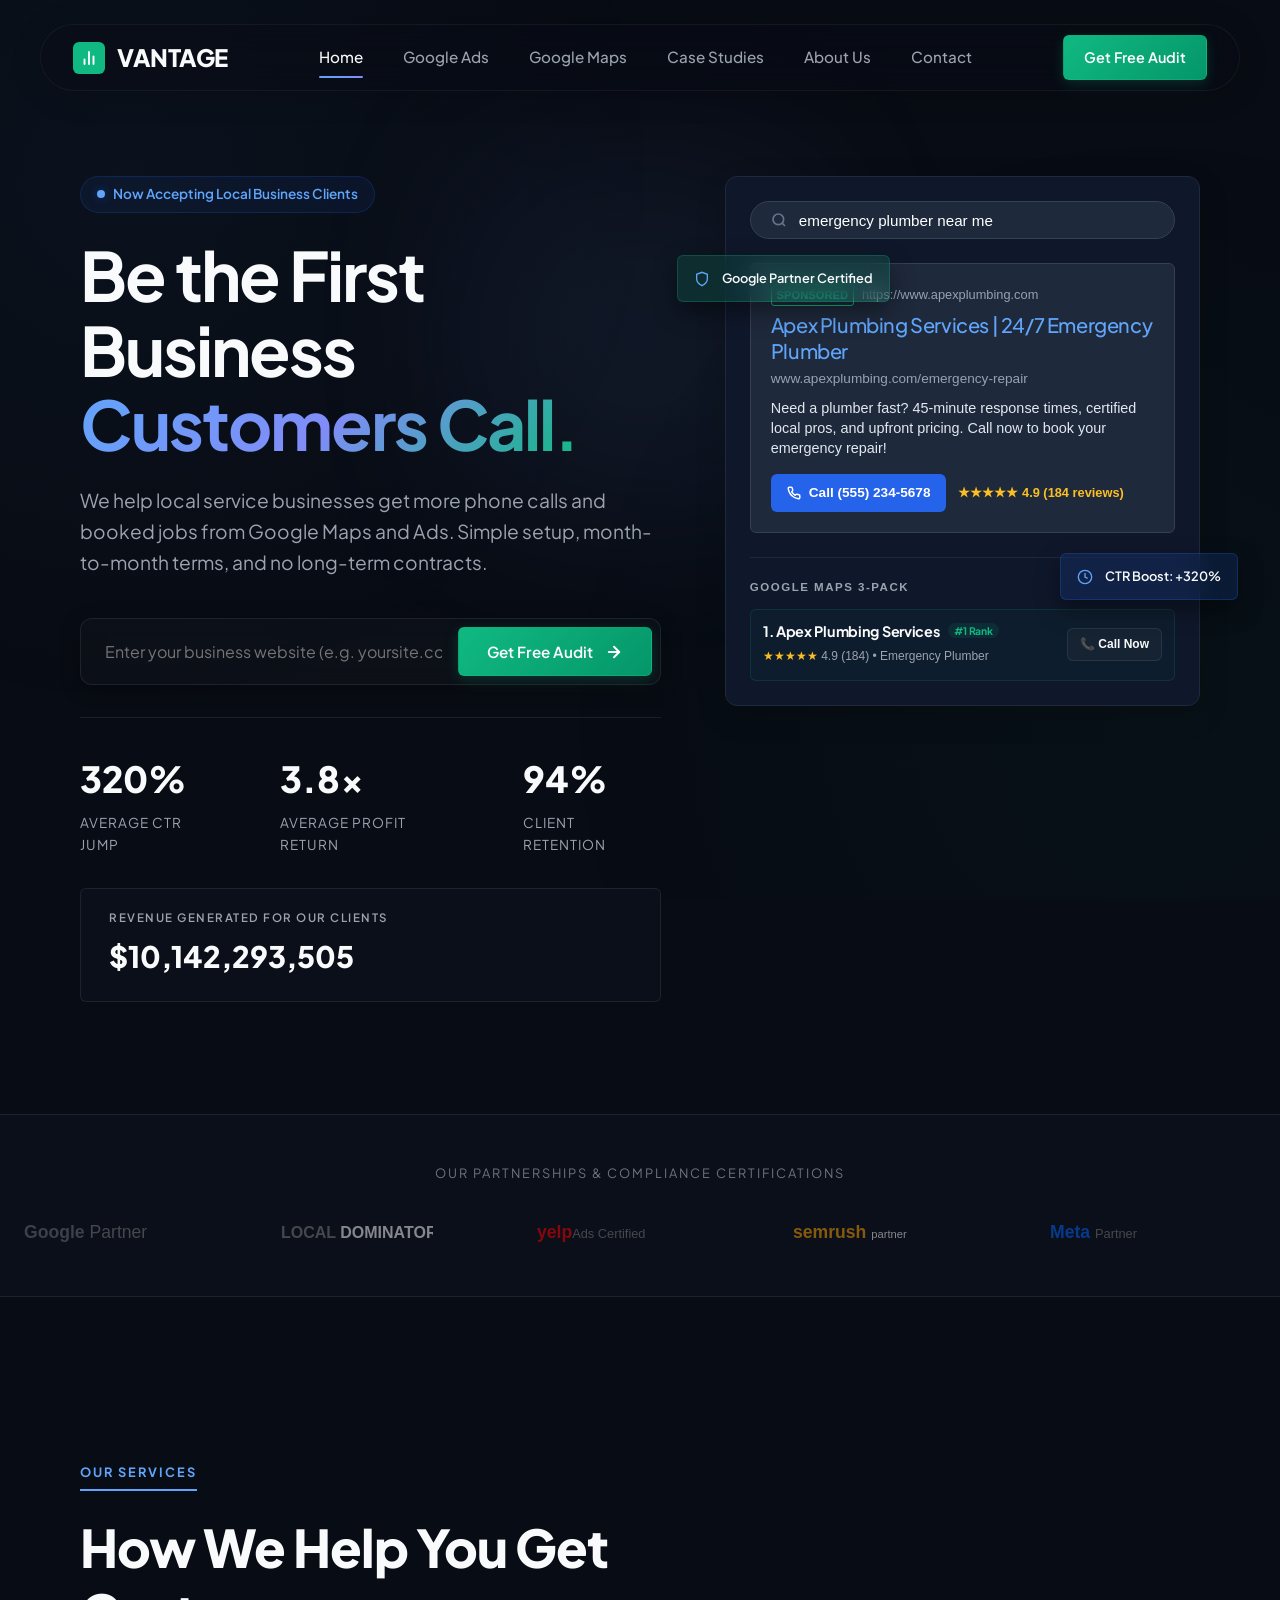
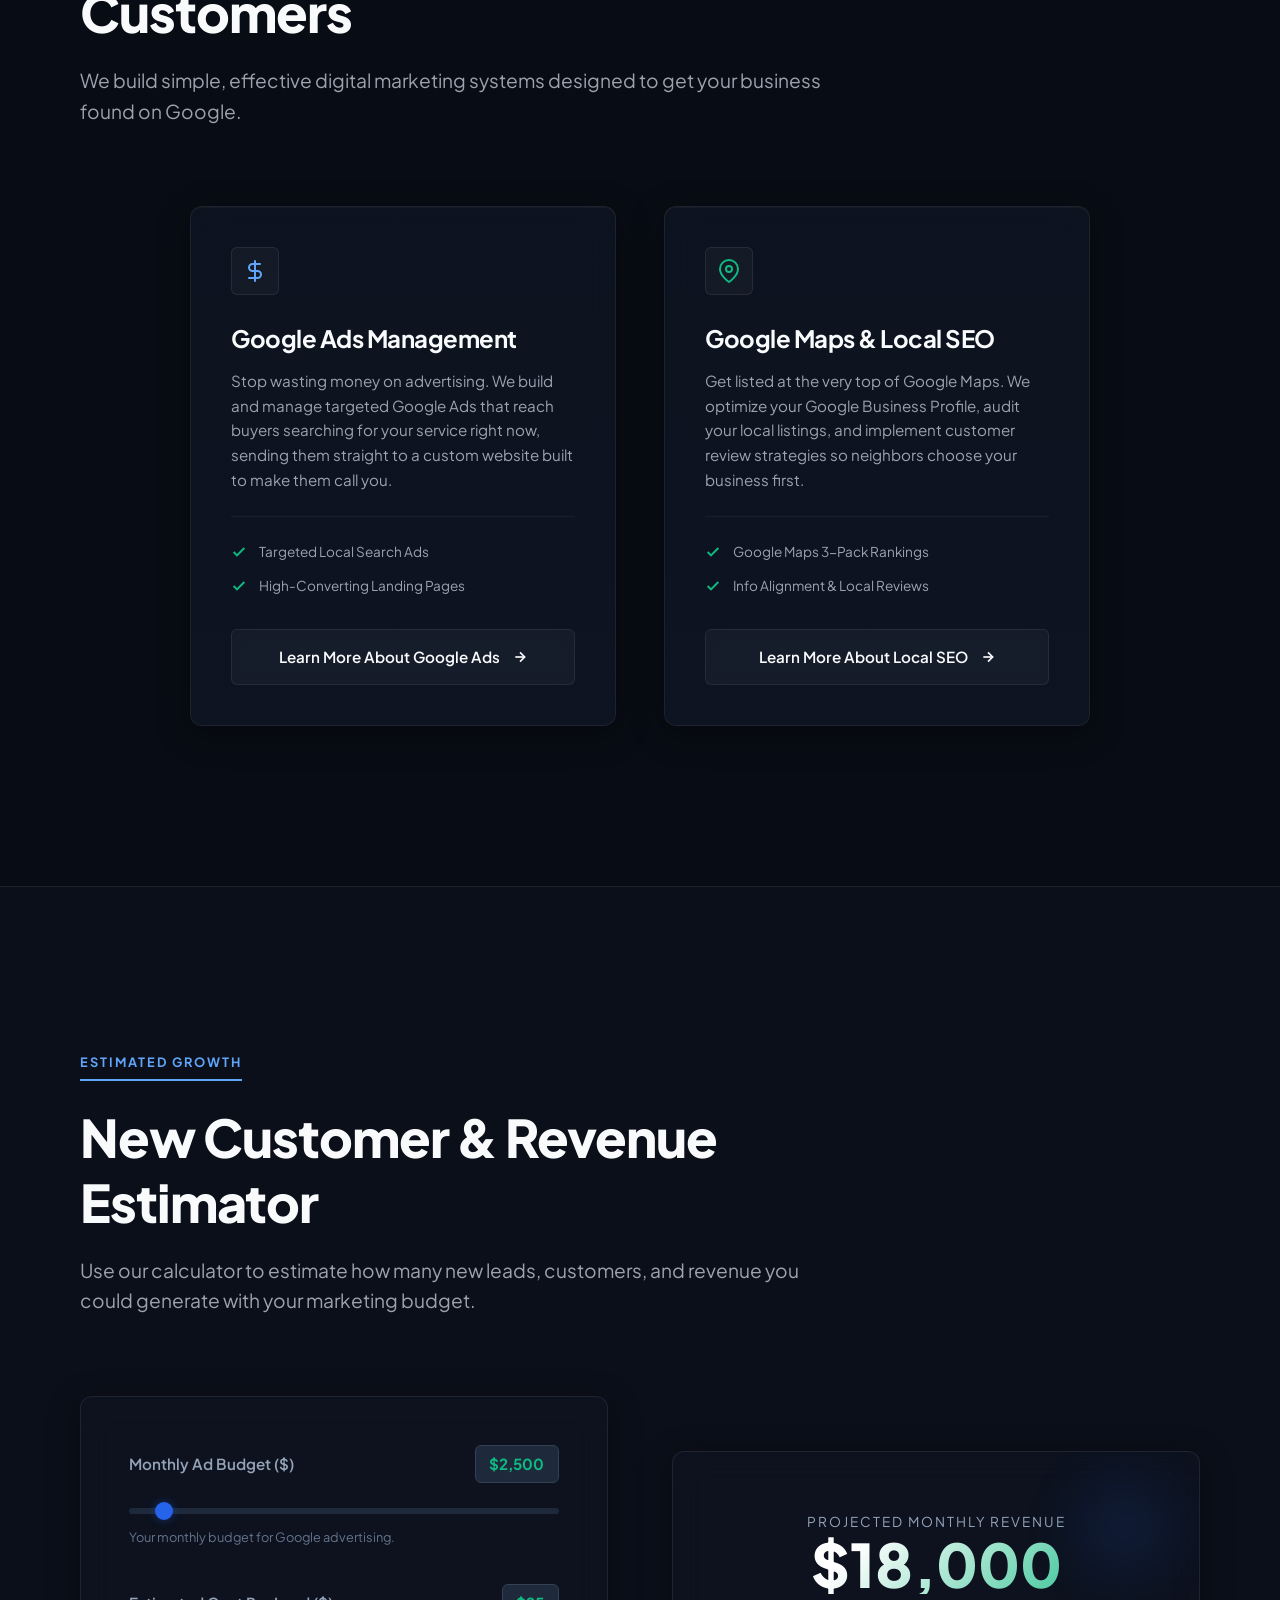
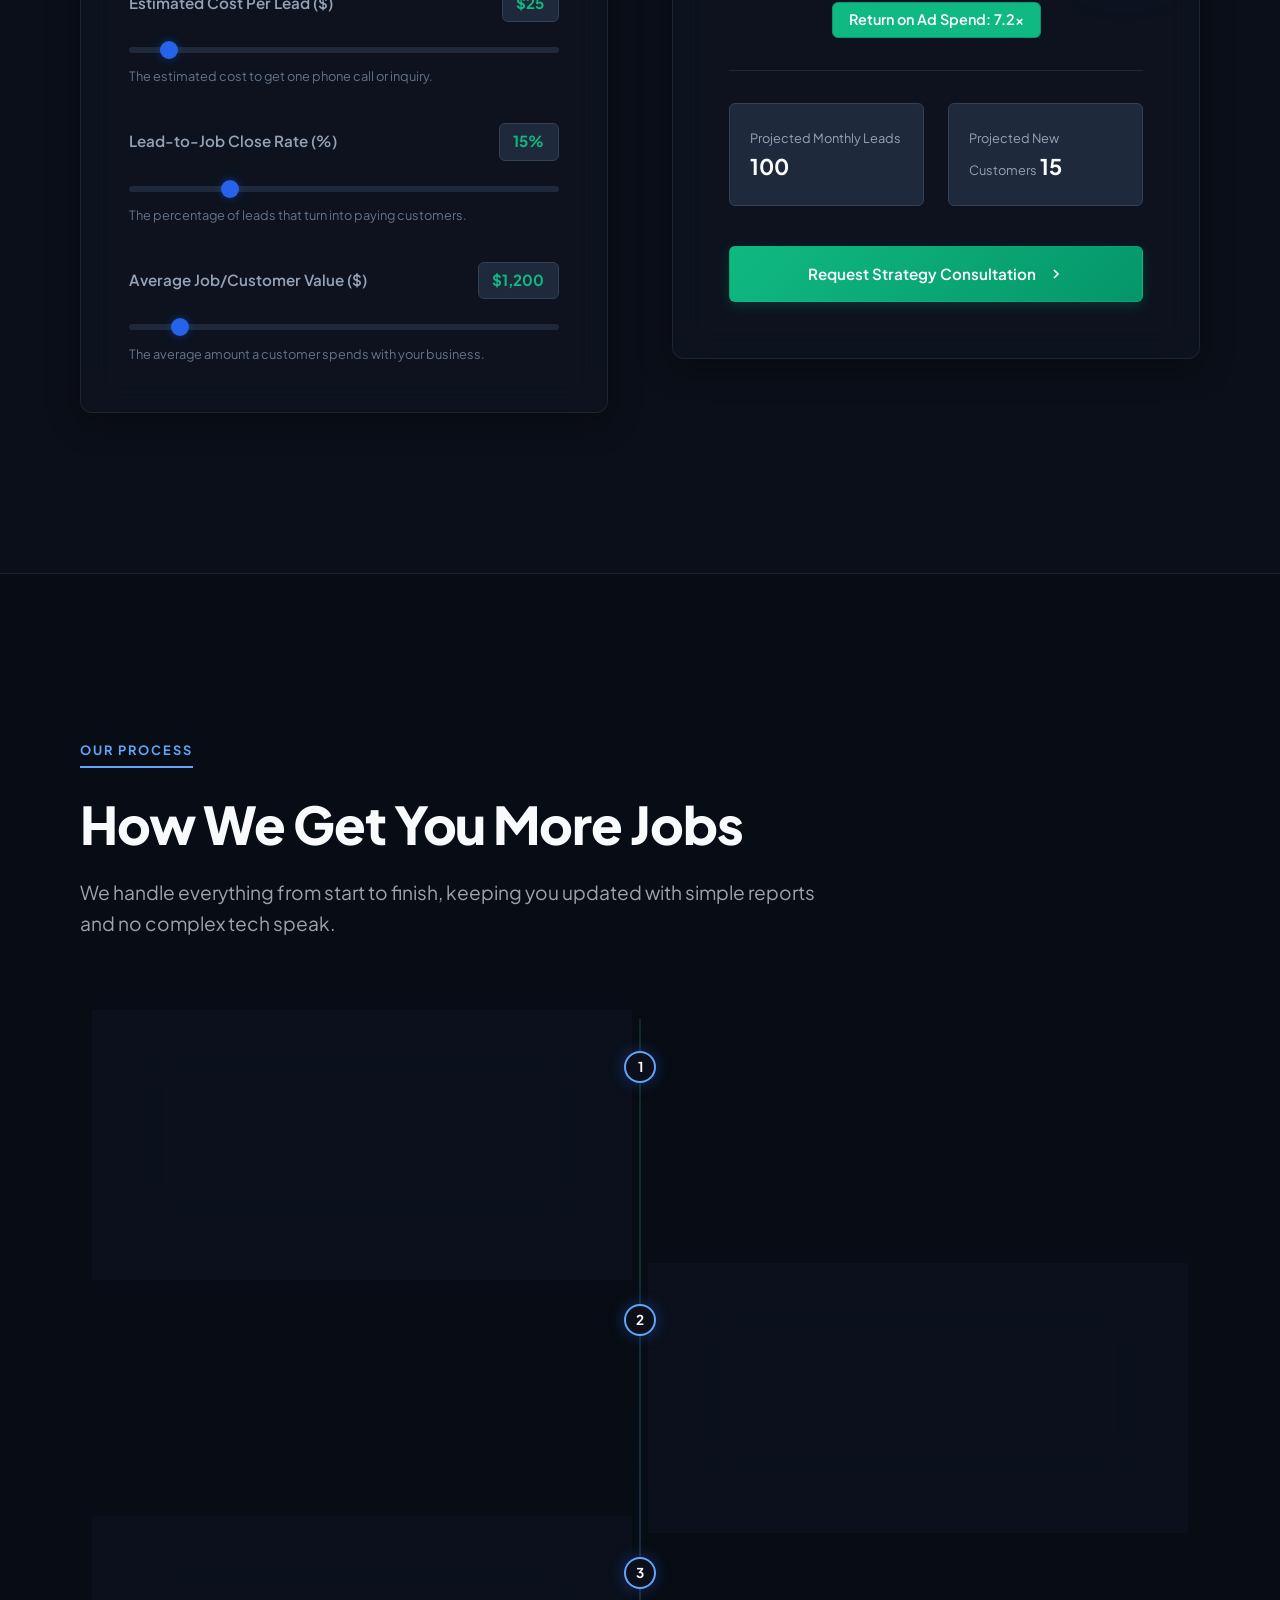
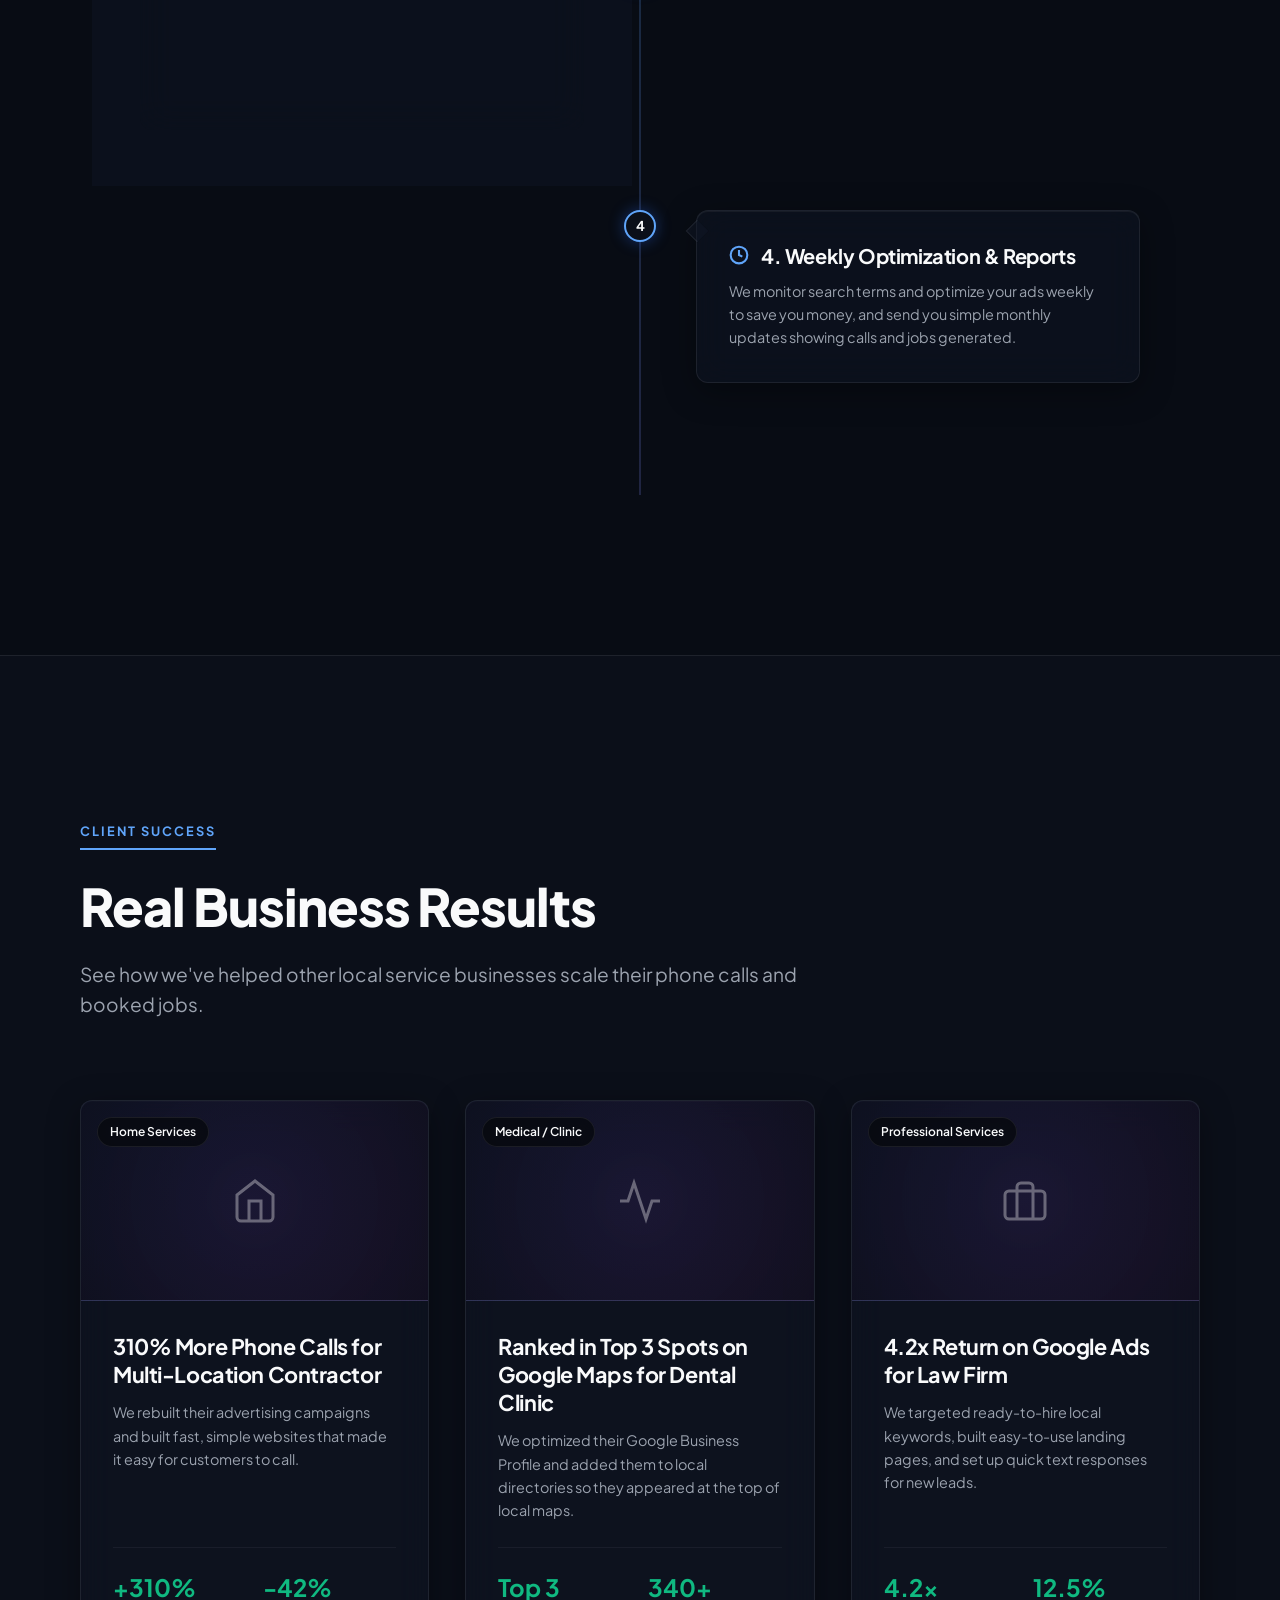
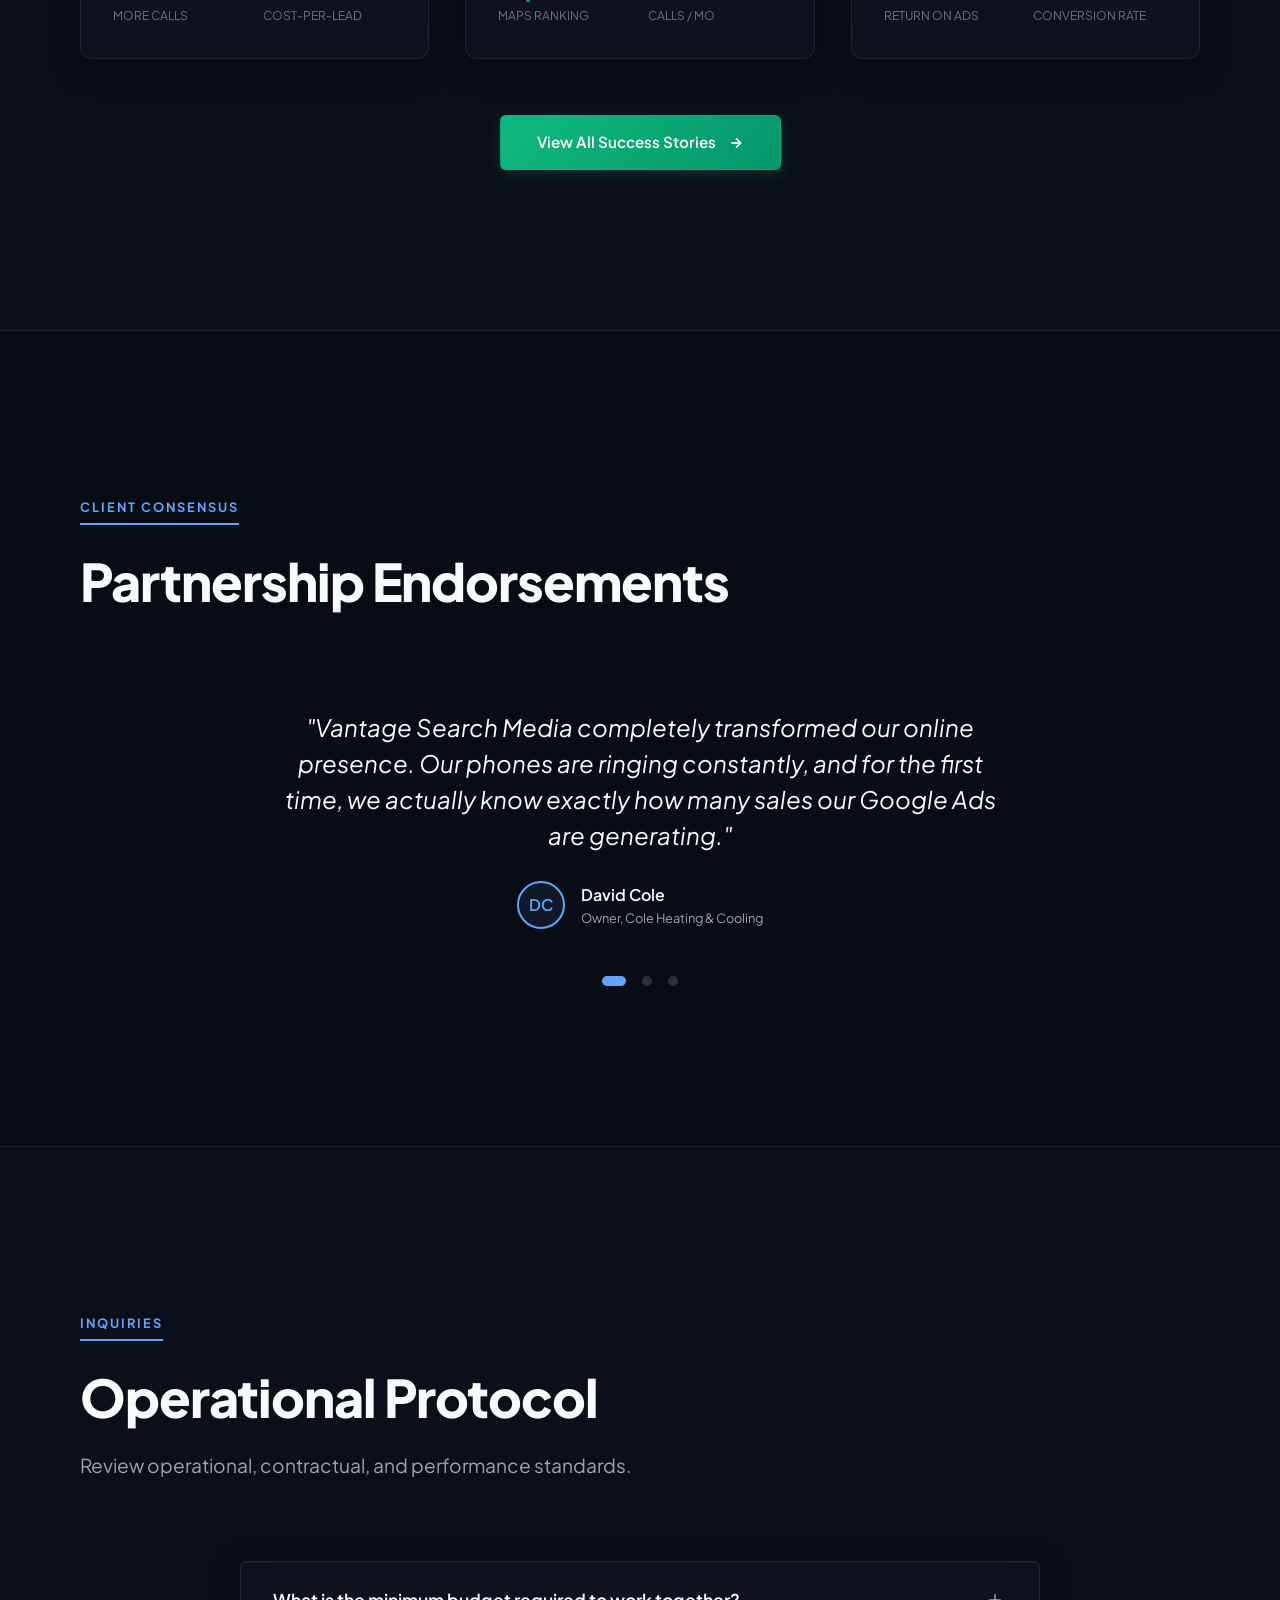
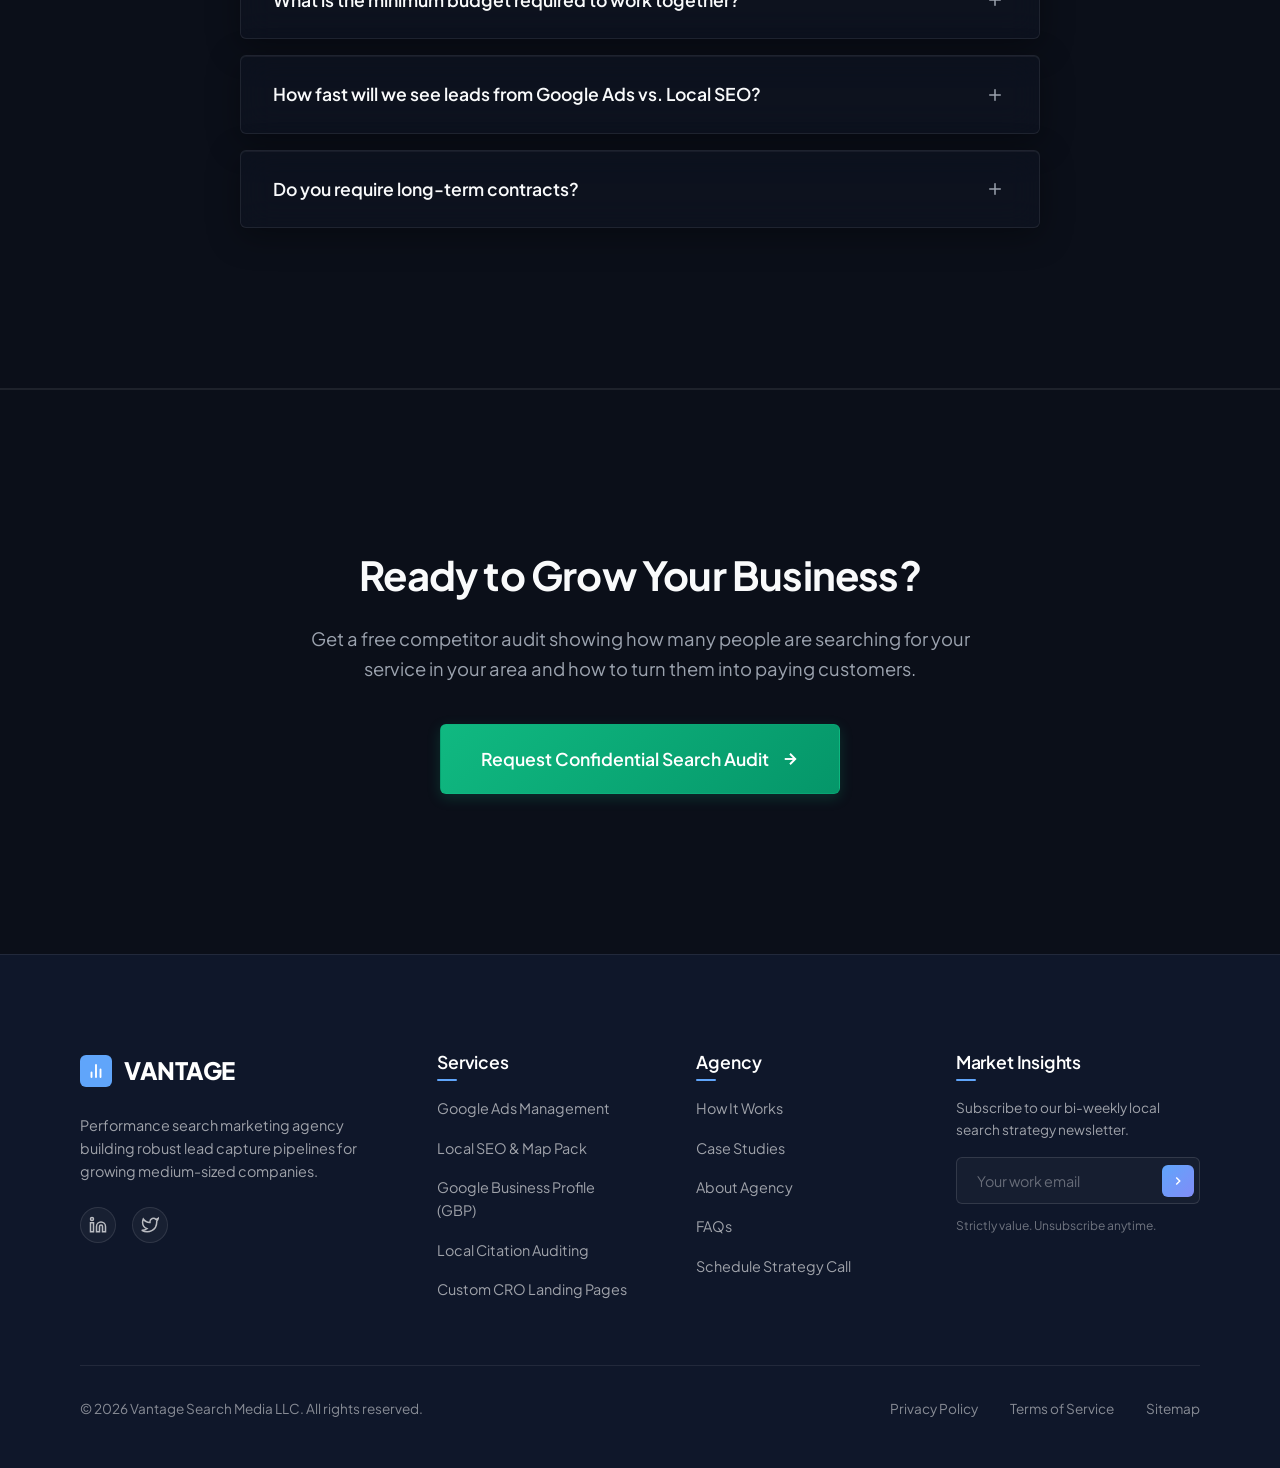
==== commit b46ce9ad: "copy: simplify roadmap and case studies preview sections in homepage" ====
--- a/index.html
+++ b/index.html
@@ -385,9 +385,9 @@
   <section class="process-section section-padding" id="roadmap">
     <div class="container">
       <div class="section-header">
-        <span class="tag">Advisory Lifecycle</span>
-        <h2>Methodology & Phased Deployment</h2>
-        <p>We operate in disciplined intervals, establishing clear telemetry, negative match protection, and structural authority.</p>
+        <span class="tag">Our Process</span>
+        <h2>How We Get You More Jobs</h2>
+        <p>We handle everything from start to finish, keeping you updated with simple reports and no complex tech speak.</p>
       </div>
 
       <div class="process-timeline">
@@ -396,9 +396,9 @@
           <div class="process-card glass glass-hover">
             <h3 class="process-title">
               <svg xmlns="http://www.w3.org/2000/svg" class="process-icon" viewBox="0 0 24 24" fill="none" stroke="currentColor" stroke-width="2.5"><circle cx="11" cy="11" r="8"></circle><line x1="21" y1="21" x2="16.65" y2="16.65"></line></svg>
-              Diagnostic Audit & Market Mapping
+              1. Free Competitor Audit
             </h3>
-            <p>We review search queries, backlink profiles of top local competitors, and audit historical ad spend. We map where the most profitable, low-hanging fruits are.</p>
+            <p>We inspect your website, local keywords, and top competitors to see exactly how we can get you more phone calls and jobs quickly.</p>
           </div>
         </div>
 
@@ -407,9 +407,9 @@
           <div class="process-card glass glass-hover">
             <h3 class="process-title">
               <svg xmlns="http://www.w3.org/2000/svg" class="process-icon" viewBox="0 0 24 24" fill="none" stroke="currentColor" stroke-width="2.5"><rect x="3" y="3" width="18" height="18" rx="2" ry="2"/><line x1="9" y1="3" x2="9" y2="21"/><line x1="3" y1="9" x2="21" y2="9"/></svg>
-              Conversion Architecture Installation
+              2. Building Your System
             </h3>
-            <p>Our developers build optimized landing pages and citation directories. We install multi-channel call and form tracking triggers to track every lead dollar.</p>
+            <p>We build easy-to-use websites designed to make customers call you, and set up simple tracking so you know exactly where every call came from.</p>
           </div>
         </div>
 
@@ -418,9 +418,9 @@
           <div class="process-card glass glass-hover">
             <h3 class="process-title">
               <svg xmlns="http://www.w3.org/2000/svg" class="process-icon" viewBox="0 0 24 24" fill="none" stroke="currentColor" stroke-width="2.5"><polygon points="5 3 19 12 5 21 5 3"/></svg>
-              Auction Activation & Signal Sequencing
+              3. Launching Your Campaigns
             </h3>
-            <p>Google Ads go live. Review acquisition systems, GBP profiles, and directory listings are activated to send positive local ranking signals to Google Maps.</p>
+            <p>We turn on your Google Ads and optimize your Google Maps listing so your business is the first one neighbors see when they need your service.</p>
           </div>
         </div>
 
@@ -429,9 +429,9 @@
           <div class="process-card glass glass-hover">
             <h3 class="process-title">
               <svg xmlns="http://www.w3.org/2000/svg" class="process-icon" viewBox="0 0 24 24" fill="none" stroke="currentColor" stroke-width="2.5"><path d="M12 22c5.523 0 10-4.477 10-10S17.523 2 12 2 2 6.477 2 12s4.477 10 10 10z"/><polyline points="12 6 12 12 16 14"/></svg>
-              Telemetry Refinement & Capital Scaling
+              4. Weekly Optimization & Reports
             </h3>
-            <p>Our strategists monitor bids, Dayparting patterns, search terms, and directory link profiles weekly, scaling the campaign and delivering transparent reports.</p>
+            <p>We monitor search terms and optimize your ads weekly to save you money, and send you simple monthly updates showing calls and jobs generated.</p>
           </div>
         </div>
       </div>
@@ -442,9 +442,9 @@
   <section class="case-section section-padding" id="results" style="background: var(--bg-secondary); border-top: 1px solid var(--glass-border); border-bottom: 1px solid var(--glass-border);">
     <div class="container">
       <div class="section-header">
-        <span class="tag">Proven Impact</span>
-        <h2>Performance Telemetry</h2>
-        <p>Review documented performance margins showing systemic customer acquisition growth and capital efficiency.</p>
+        <span class="tag">Client Success</span>
+        <h2>Real Business Results</h2>
+        <p>See how we've helped other local service businesses scale their phone calls and booked jobs.</p>
       </div>
 
       <div class="case-studies-grid" style="margin-bottom: 3.5rem;">
@@ -455,12 +455,12 @@
             <svg xmlns="http://www.w3.org/2000/svg" width="48" height="48" viewBox="0 0 24 24" fill="none" stroke="white" stroke-width="1.5" style="opacity: 0.35;"><path d="M3 9l9-7 9 7v11a2 2 0 0 1-2 2H5a2 2 0 0 1-2-2z"/><polyline points="9 22 9 12 15 12 15 22"/></svg>
           </div>
           <div class="case-card-body">
-            <h3>310% Lead Scale For Multi-Location Contractor</h3>
-            <p>Re-structured historical Google Ads accounts and deployed speed-optimized regional local search templates.</p>
+            <h3>310% More Phone Calls for Multi-Location Contractor</h3>
+            <p>We rebuilt their advertising campaigns and built fast, simple websites that made it easy for customers to call.</p>
             <div class="case-stats">
               <div>
                 <div class="case-stat-val">+310%</div>
-                <div class="case-stat-lbl">Leads Vol</div>
+                <div class="case-stat-lbl">More Calls</div>
               </div>
               <div>
                 <div class="case-stat-val">-42%</div>
@@ -477,8 +477,8 @@
             <svg xmlns="http://www.w3.org/2000/svg" width="48" height="48" viewBox="0 0 24 24" fill="none" stroke="white" stroke-width="1.5" style="opacity: 0.35;"><path d="M22 12h-4l-3 9L9 3l-3 9H2"/></svg>
           </div>
           <div class="case-card-body">
-            <h3>Dominated Local Map Pack For Dental Group</h3>
-            <p>GBP optimization and targeted hyper-local citation directories cleaned competitor map spam.</p>
+            <h3>Ranked in Top 3 Spots on Google Maps for Dental Clinic</h3>
+            <p>We optimized their Google Business Profile and added them to local directories so they appeared at the top of local maps.</p>
             <div class="case-stats">
               <div>
                 <div class="case-stat-val">Top 3</div>
@@ -499,8 +499,8 @@
             <svg xmlns="http://www.w3.org/2000/svg" width="48" height="48" viewBox="0 0 24 24" fill="none" stroke="white" stroke-width="1.5" style="opacity: 0.35;"><rect x="2" y="7" width="20" height="14" rx="2" ry="2"/><path d="M16 21V5a2 2 0 0 0-2-2h-4a2 2 0 0 0-2 2v16"/></svg>
           </div>
           <div class="case-card-body">
-            <h3>4.2x Google Ads ROI For Legal Firm</h3>
-            <p>Targeted high-intent estate planning keywords with dedicated high-converting landers and automated lead text follow-up.</p>
+            <h3>4.2x Return on Google Ads for Law Firm</h3>
+            <p>We targeted ready-to-hire local keywords, built easy-to-use landing pages, and set up quick text responses for new leads.</p>
             <div class="case-stats">
               <div>
                 <div class="case-stat-val">4.2x</div>
